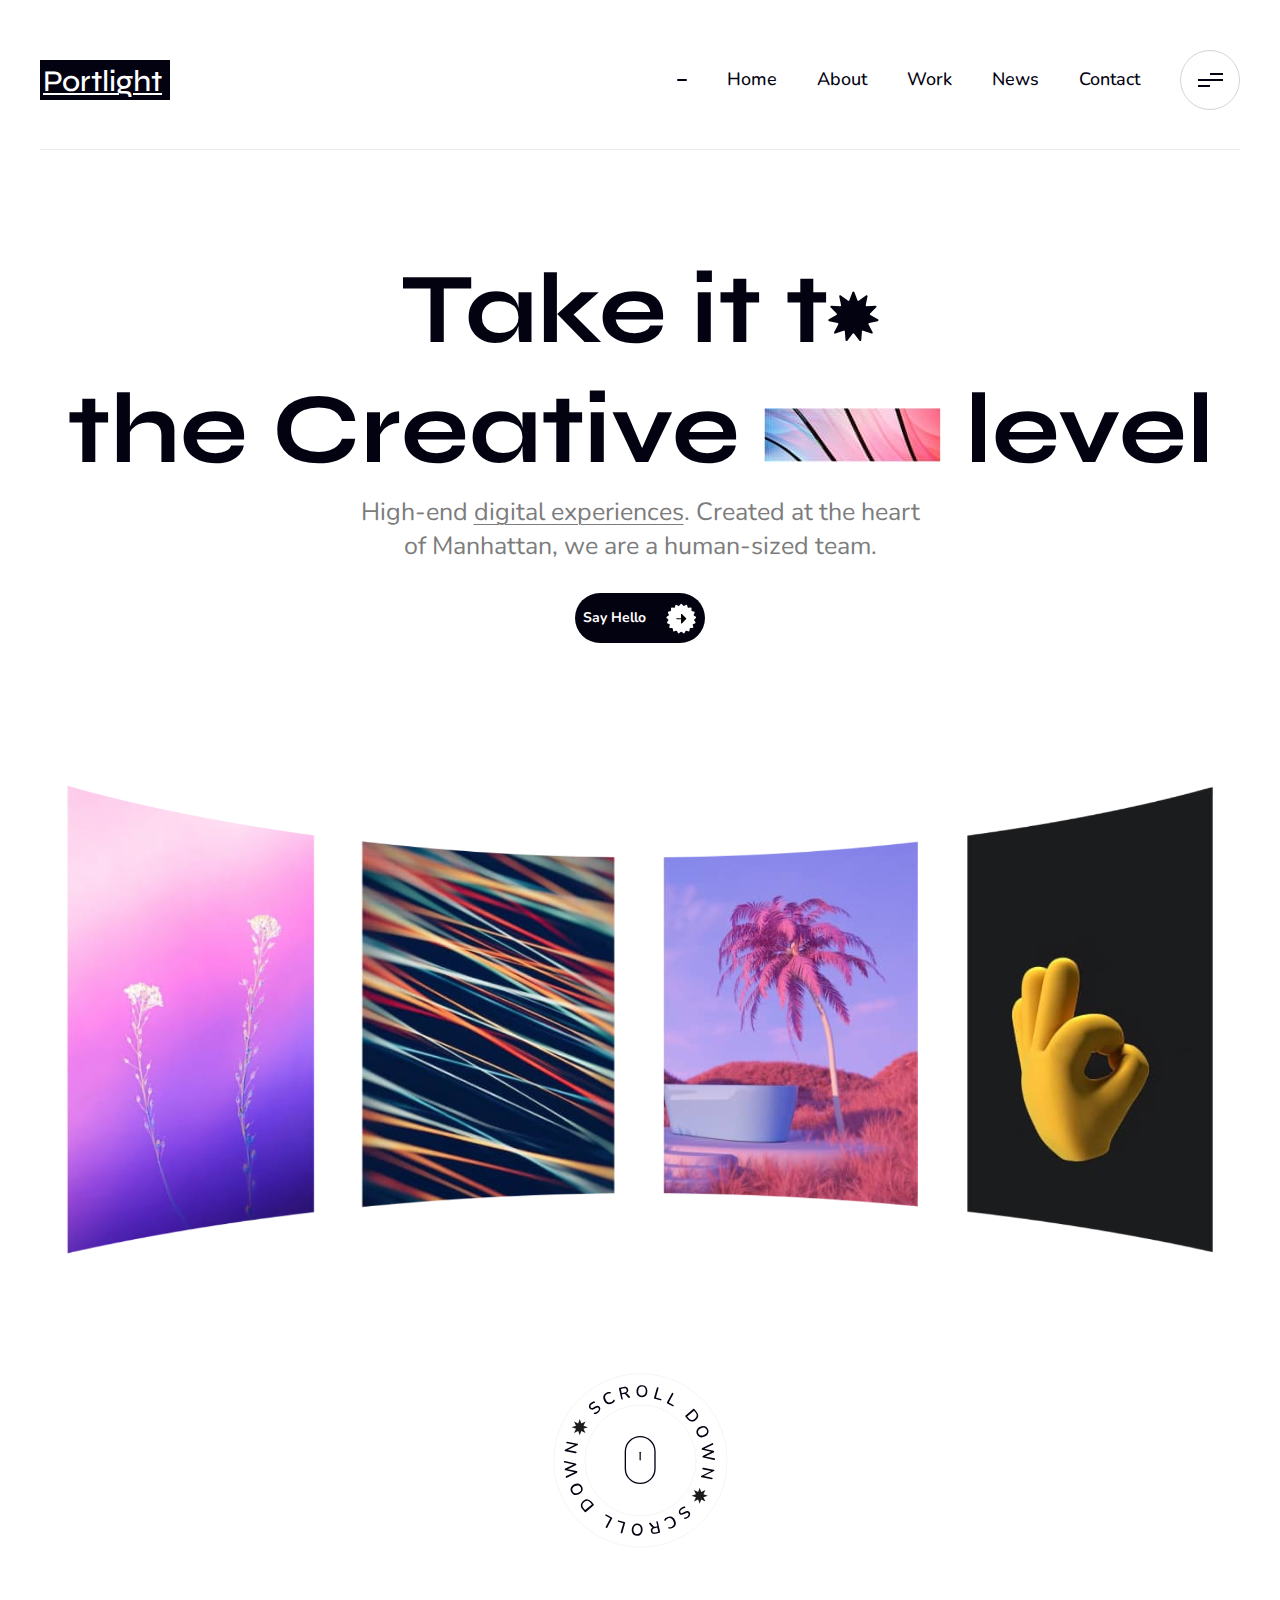
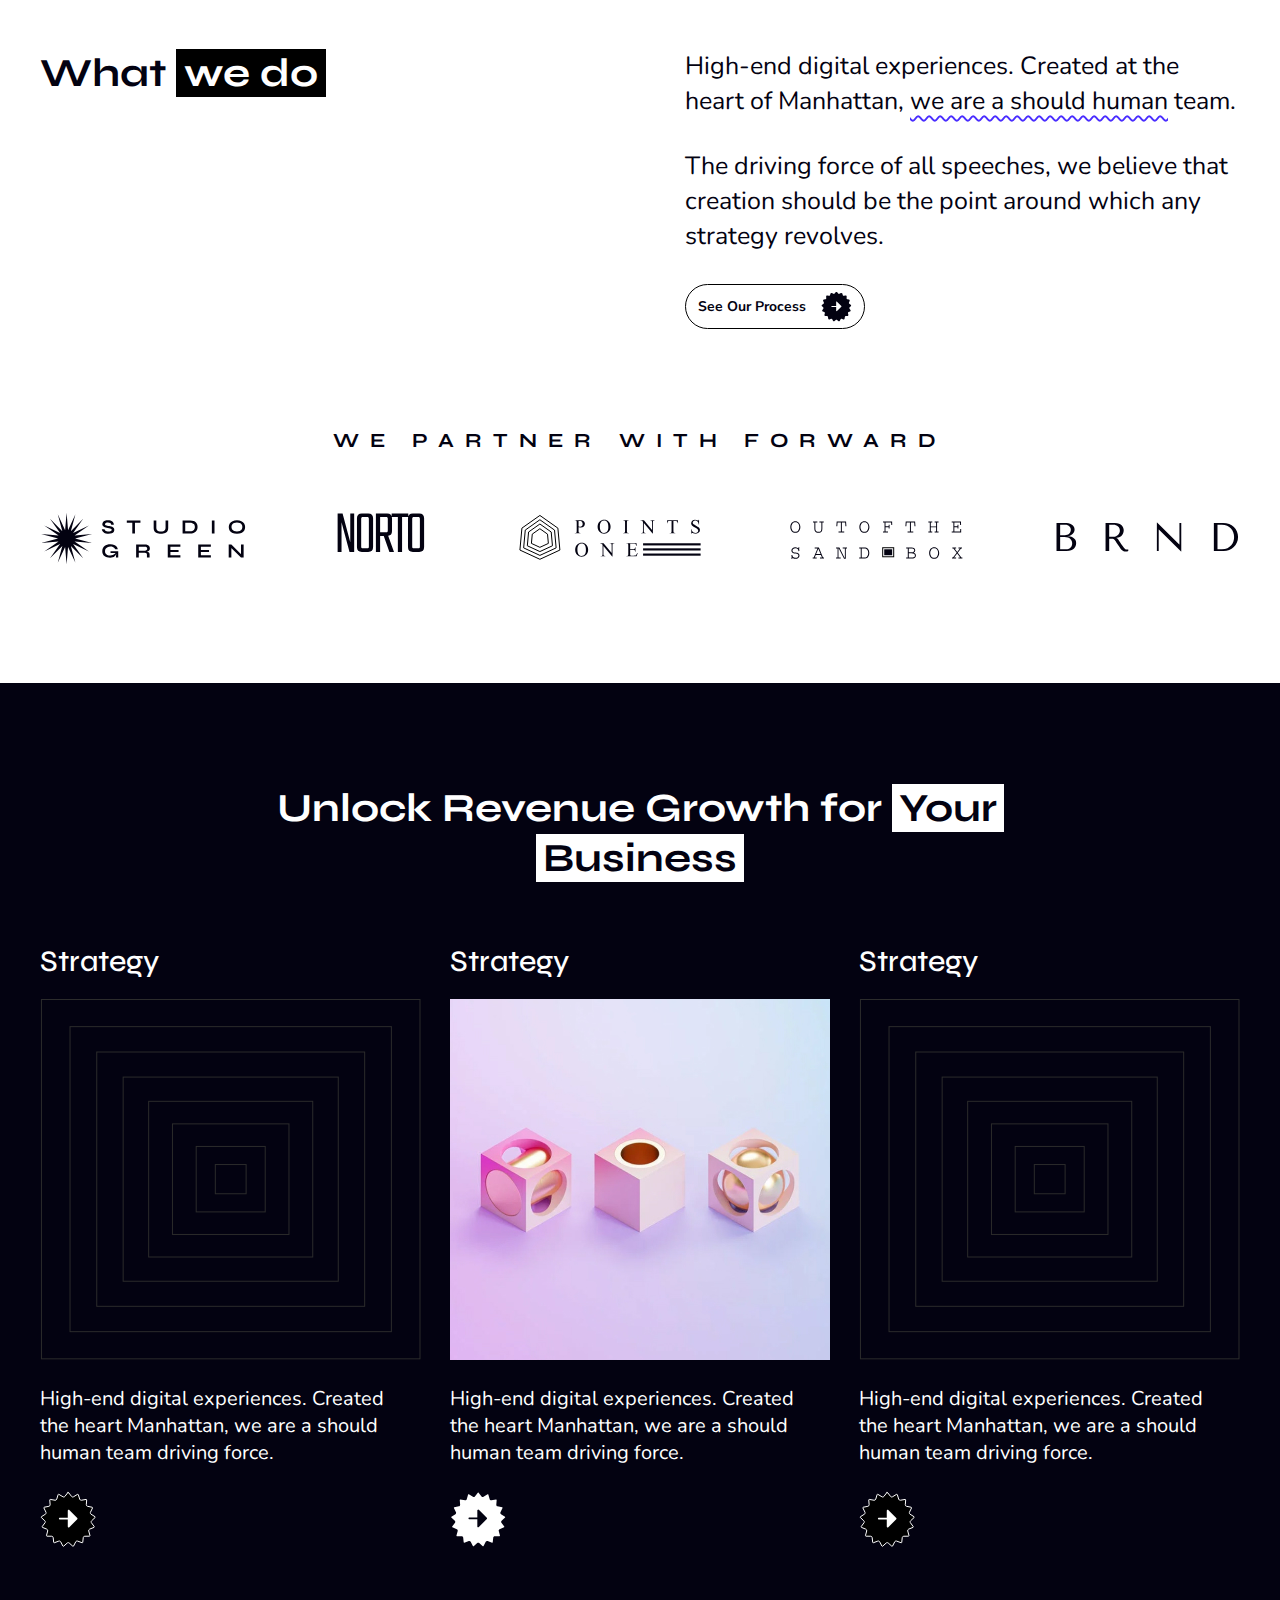
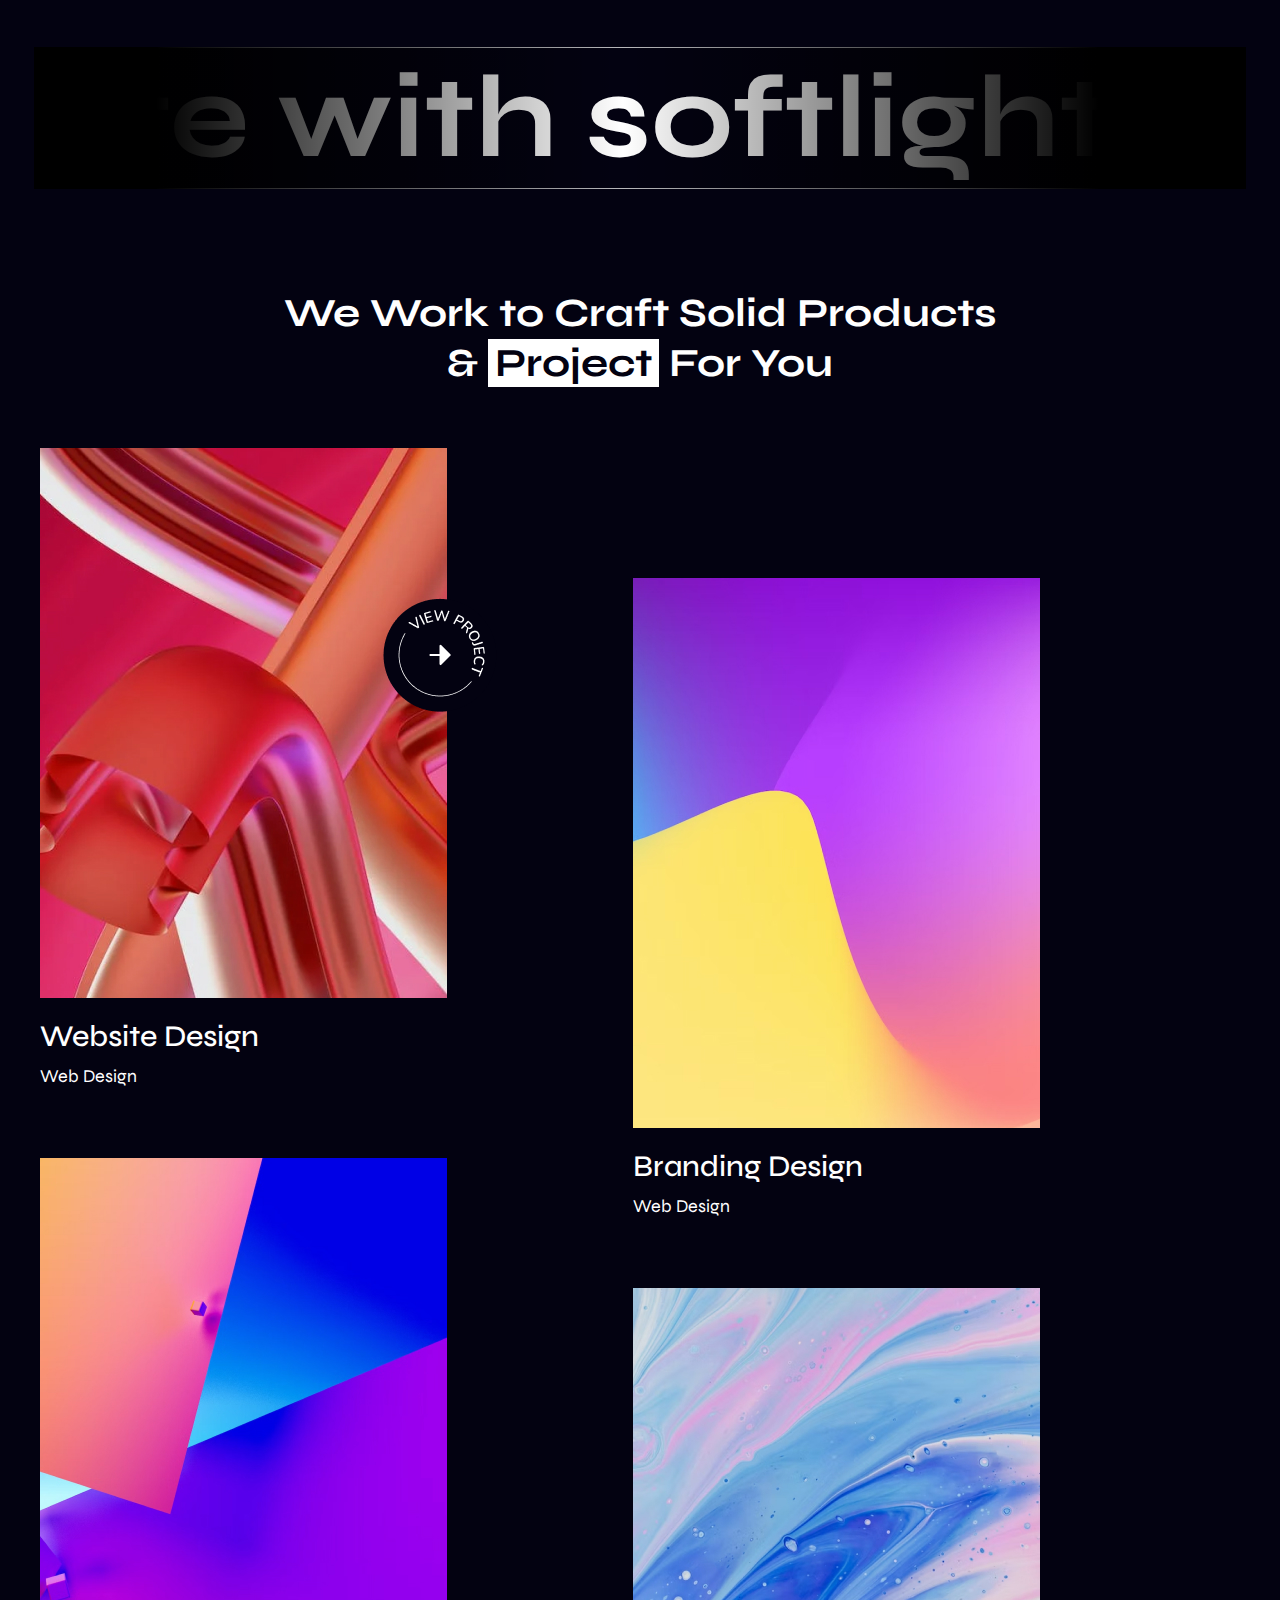
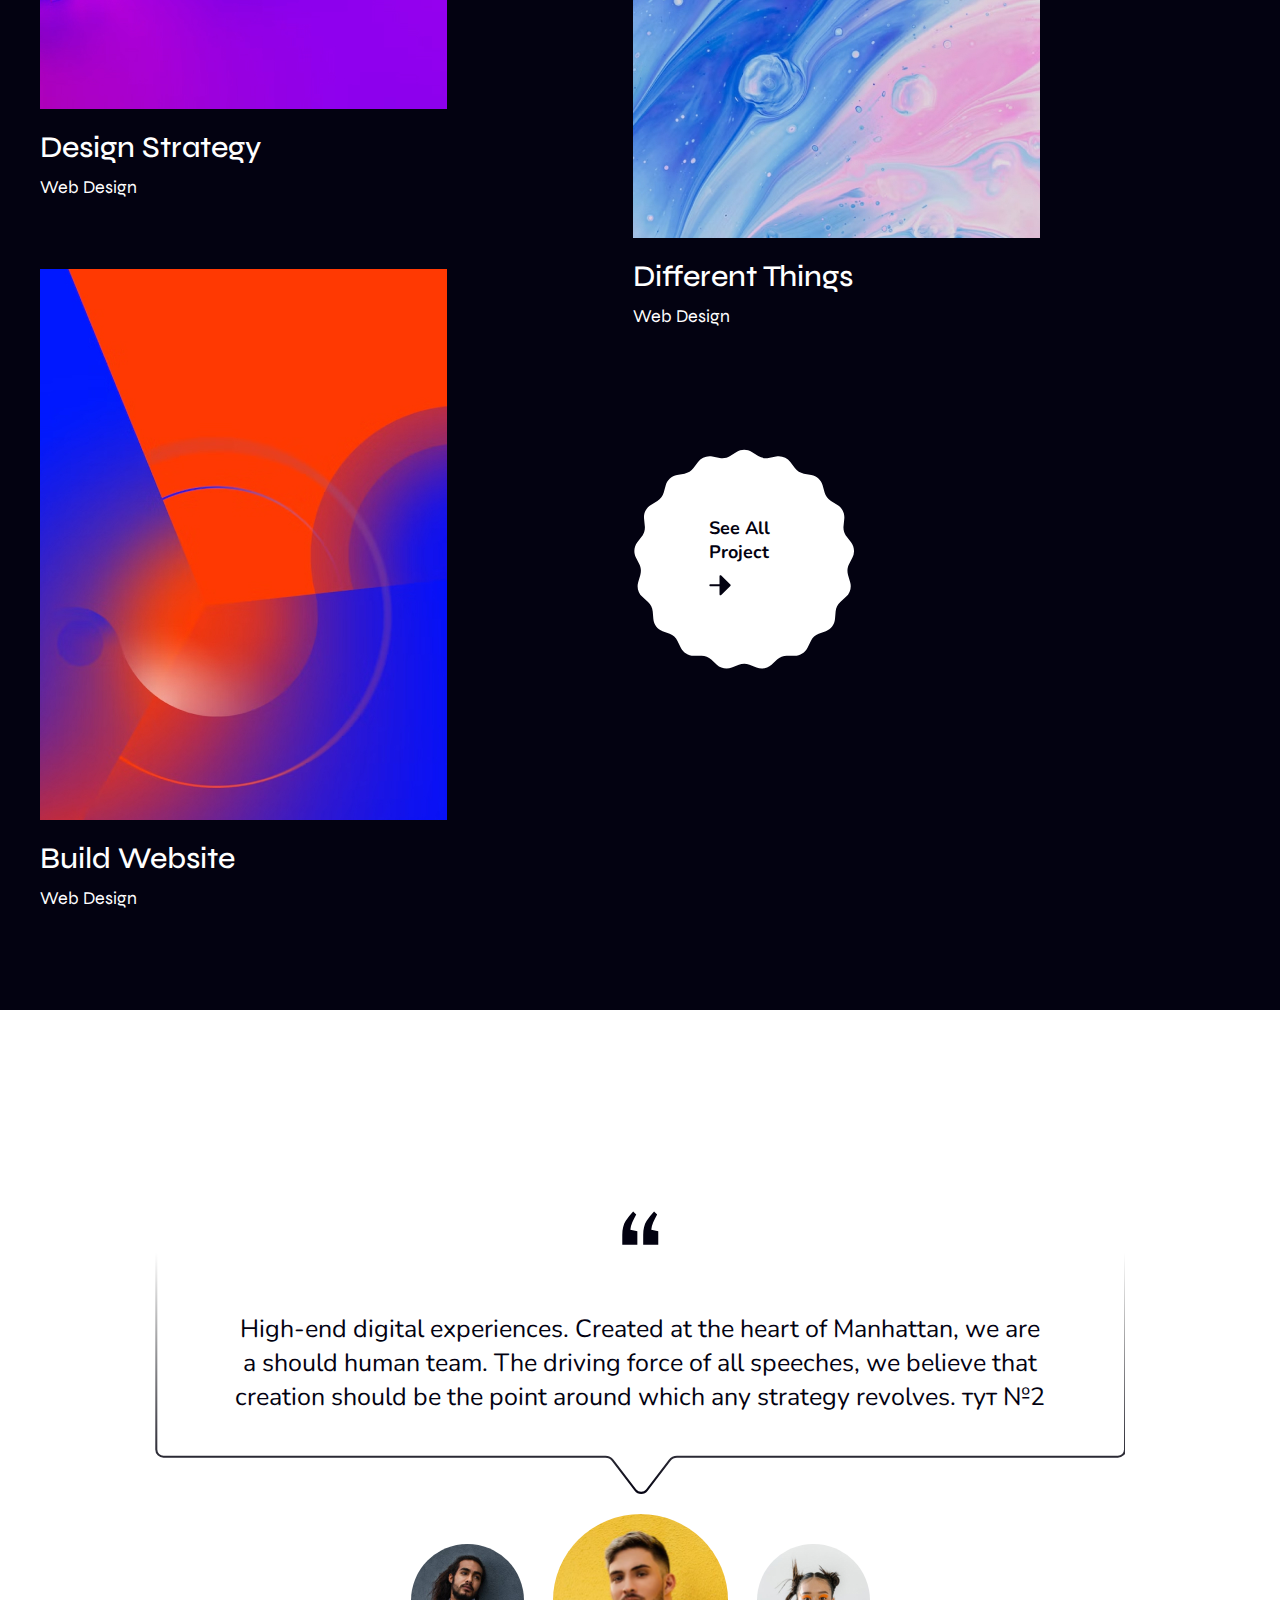
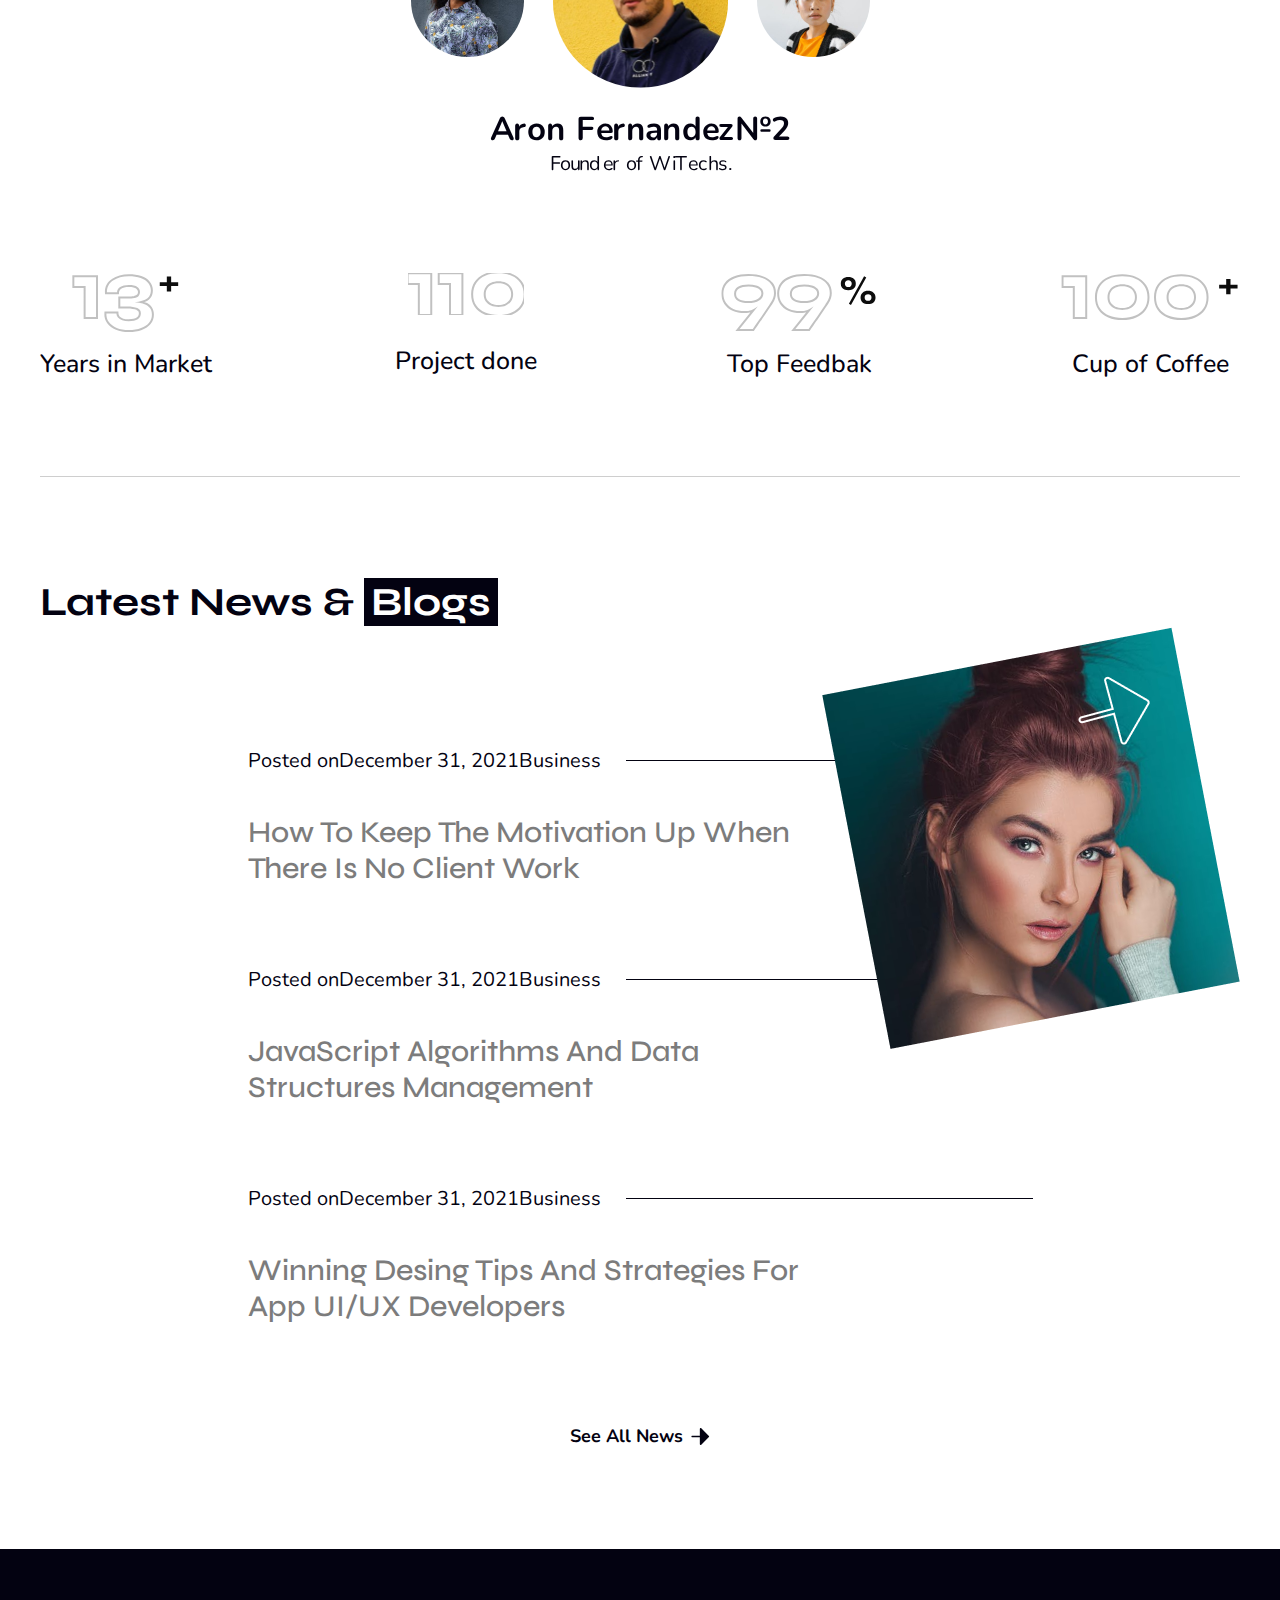
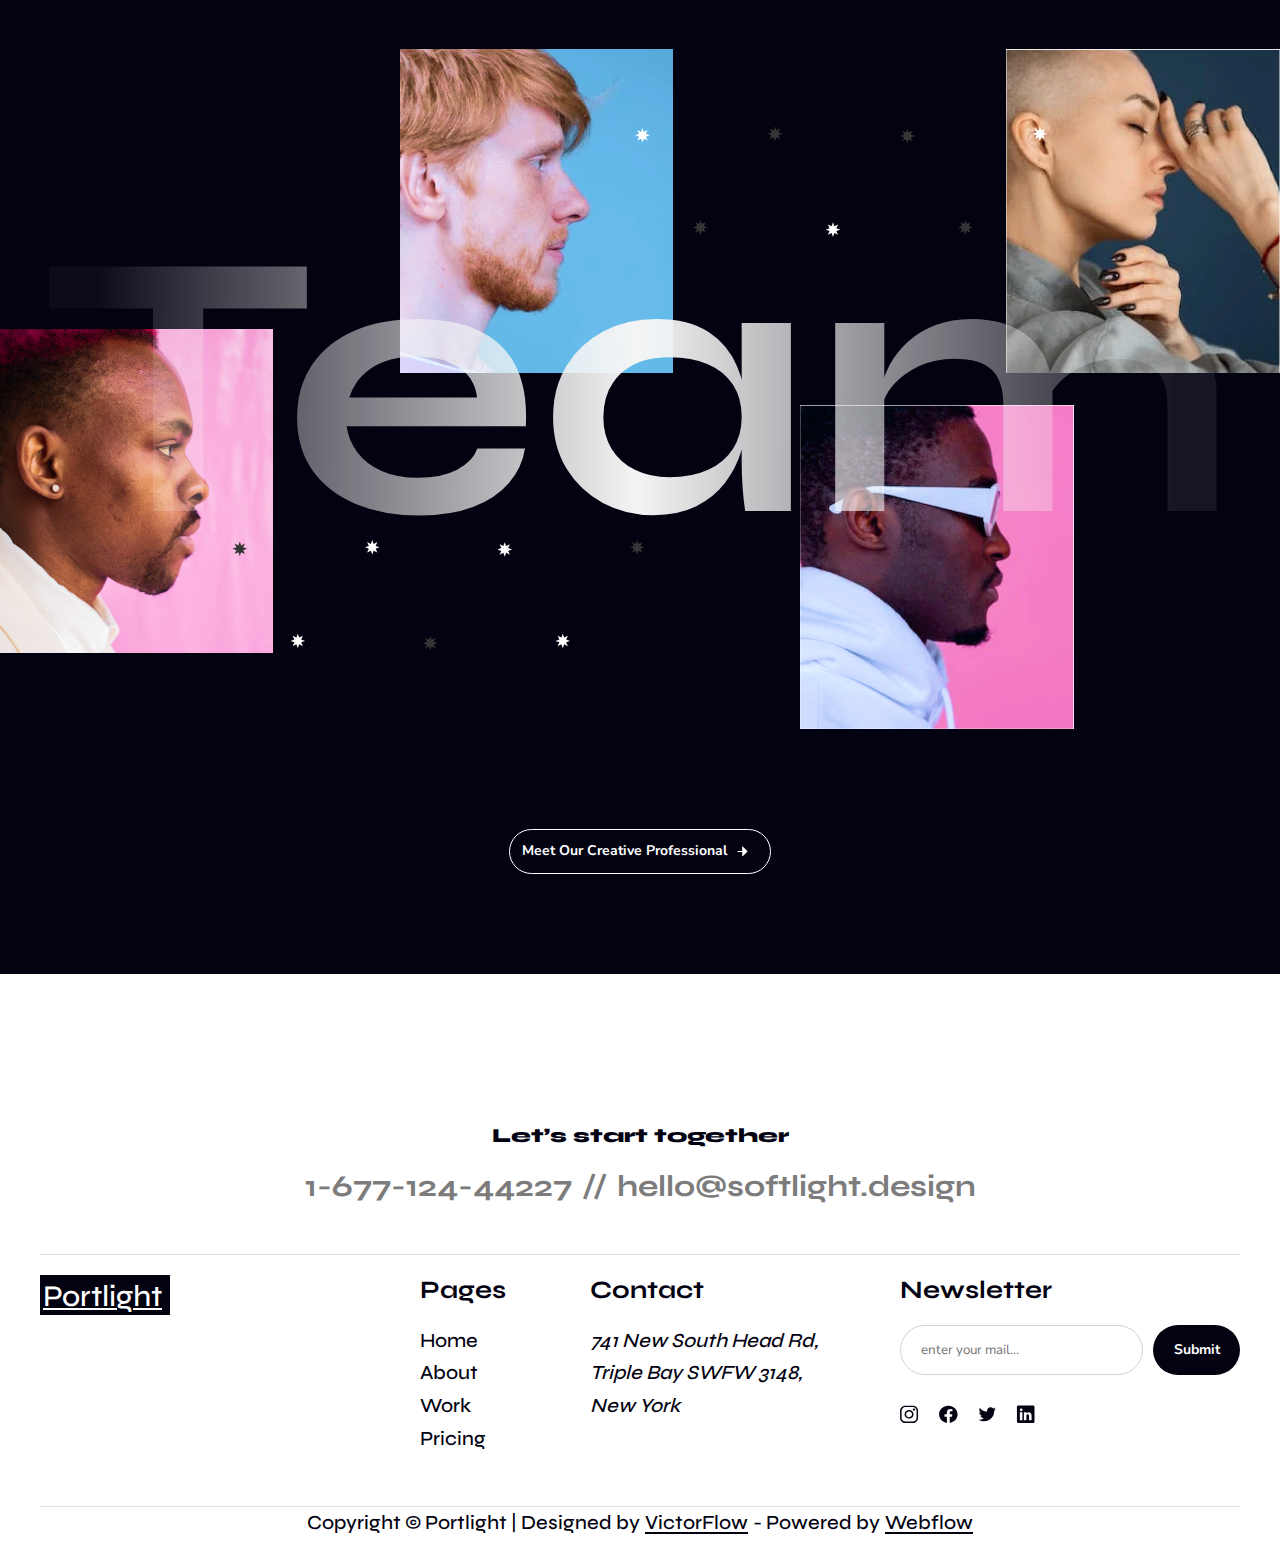
==== index.html @ d4a9724d "0.1.1" ====
<!DOCTYPE html>
<html lang="en">
  <head>
    <meta charset="UTF-8" />
    <meta name="viewport" content="width=device-width, initial-scale=1.0" />
    <!-- Links -->
    <link rel="stylesheet" href="style/index-style/reset.css" />
    <link rel="stylesheet" href="style/index-style/style.css" />
    <!-- Fonts -->
    <!-- Nunito -->
    <link rel="preconnect" href="https://fonts.googleapis.com" />
    <link rel="preconnect" href="https://fonts.gstatic.com" crossorigin />
    <link
      href="https://fonts.googleapis.com/css2?family=Nunito:ital,wght@0,200..1000;1,200..1000&display=swap"
      rel="stylesheet"
    />
    <!--  Syne -->
    <link rel="preconnect" href="https://fonts.googleapis.com" />
    <link rel="preconnect" href="https://fonts.gstatic.com" crossorigin />
    <link
      href="https://fonts.googleapis.com/css2?family=Syne:wght@400..800&display=swap"
      rel="stylesheet"
    />
    <title>Portlight</title>
  </head>
  <body>
    <svg style="display: none">
      <symbol id="dir__black">
        <path
          d="M10.1815 5.37459C10.272 5.46602 10.3228 5.5895 10.3228 5.71818C10.3228 5.84686 10.272 5.97034 10.1815 6.06177L5.84144 10.4018C5.74888 10.4903 5.62591 10.5399 5.49786 10.5405C5.43386 10.5402 5.37048 10.5279 5.311 10.5043C5.22323 10.4674 5.14835 10.4053 5.09578 10.326C5.04322 10.2466 5.01533 10.1534 5.01563 10.0582V6.20041H0.675587C0.547692 6.20041 0.425036 6.1496 0.3346 6.05917C0.244165 5.96873 0.193359 5.84607 0.193359 5.71818C0.193359 5.59028 0.244165 5.46763 0.3346 5.37719C0.425036 5.28676 0.547692 5.23595 0.675587 5.23595H5.01563V1.37813C5.01533 1.28293 5.04322 1.18977 5.09578 1.11039C5.14835 1.03101 5.22323 0.968965 5.311 0.932074C5.40007 0.897332 5.49716 0.888518 5.59103 0.906653C5.6849 0.924787 5.77172 0.969129 5.84144 1.03455L10.1815 5.37459Z"
          fill="#000"
        />
      </symbol>
      <symbol id="dir__white">
        <path
          d="M10.3338 5.06551C10.4244 5.15694 10.4752 5.28042 10.4752 5.4091C10.4752 5.53778 10.4244 5.66126 10.3338 5.75268L5.99379 10.0927C5.90122 10.1812 5.77825 10.2308 5.6502 10.2314C5.5862 10.2311 5.52282 10.2188 5.46334 10.1952C5.37557 10.1583 5.30069 10.0963 5.24813 10.0169C5.19557 9.93751 5.16768 9.84435 5.16797 9.74914V5.89132H0.82793C0.700036 5.89132 0.577379 5.84052 0.486944 5.75008C0.396509 5.65965 0.345703 5.53699 0.345703 5.4091C0.345703 5.2812 0.396509 5.15855 0.486944 5.06811C0.577379 4.97768 0.700036 4.92687 0.82793 4.92687H5.16797V1.06905C5.16768 0.973849 5.19557 0.880687 5.24813 0.801308C5.30069 0.721928 5.37557 0.659883 5.46334 0.622992C5.55241 0.58825 5.6495 0.579436 5.74337 0.597571C5.83725 0.615705 5.92407 0.660047 5.99379 0.725465L10.3338 5.06551Z"
          fill="#fff"
        />
      </symbol>
      <symbol id="main-top__star__black">
        <path
          d="M14.6215 1.35094C15.0218 0.835574 15.8006 0.835574 16.2009 1.35095L17.1892 2.62311C17.4996 3.02279 18.0598 3.12749 18.4937 2.86696L19.8747 2.0377C20.4342 1.70176 21.1604 1.98307 21.3475 2.60826L21.8095 4.15152C21.9546 4.63636 22.4391 4.93634 22.9378 4.85014L24.5252 4.57578C25.1682 4.46463 25.7437 4.98925 25.6924 5.63984L25.5657 7.24576C25.5258 7.75029 25.8692 8.20502 26.3654 8.3048L27.9447 8.62239C28.5845 8.75105 28.9316 9.44814 28.6487 10.0362L27.9504 11.4879C27.731 11.944 27.887 12.4921 28.3136 12.7644L29.6715 13.631C30.2216 13.9821 30.2935 14.7575 29.8173 15.2037L28.6417 16.3051C28.2724 16.6512 28.2198 17.2186 28.5192 17.6266L29.4724 18.9252C29.8585 19.4513 29.6454 20.2003 29.0402 20.4444L27.5461 21.0468C27.0767 21.236 26.8227 21.7461 26.9546 22.2347L27.3742 23.79C27.5442 24.4201 27.075 25.0415 26.4224 25.0504L24.8117 25.0724C24.3056 25.0793 23.8845 25.4632 23.8309 25.9665L23.6604 27.5683C23.5913 28.2173 22.9292 28.6272 22.3175 28.3998L20.8076 27.8384C20.3332 27.6621 19.8019 27.8679 19.5701 28.3178L18.8325 29.7499C18.5336 30.3301 17.7682 30.4732 17.2799 30.0401L16.0747 28.9712C15.6961 28.6354 15.1263 28.6354 14.7476 28.9712L13.5425 30.0401C13.0542 30.4732 12.2888 30.3301 11.9899 29.7499L11.2523 28.3178C11.0205 27.8679 10.4892 27.6621 10.0148 27.8384L8.50484 28.3998C7.89315 28.6272 7.23106 28.2173 7.16198 27.5683L6.99146 25.9665C6.93789 25.4632 6.51678 25.0793 6.01073 25.0724L4.39997 25.0504C3.74742 25.0415 3.27814 24.4201 3.44815 23.79L3.8678 22.2347C3.99964 21.7461 3.74565 21.236 3.27627 21.0468L1.78222 20.4444C1.17696 20.2003 0.963848 19.4513 1.34998 18.9252L2.30314 17.6266C2.60259 17.2186 2.55001 16.6512 2.18069 16.3051L1.00513 15.2037C0.528901 14.7575 0.600754 13.9821 1.15087 13.631L2.50879 12.7644C2.93541 12.4921 3.09135 11.944 2.87197 11.4879L2.17367 10.0362C1.89078 9.44814 2.23789 8.75105 2.87768 8.62239L4.45698 8.3048C4.95315 8.20502 5.29655 7.75029 5.25673 7.24576L5.13001 5.63983C5.07867 4.98925 5.65415 4.46463 6.29722 4.57578L7.8846 4.85014C8.38331 4.93634 8.86779 4.63636 9.01292 4.15152L9.47488 2.60826C9.66202 1.98306 10.3882 1.70176 10.9477 2.0377L12.3287 2.86697C12.7626 3.12749 13.3227 3.02279 13.6332 2.62311L14.6215 1.35094Z"
          fill="#030211"
        />
      </symbol>
      <symbol id="main-top__star__black__white-stroke">
        <path
          d="M14.6215 1.35094C15.0218 0.835574 15.8006 0.835574 16.2009 1.35095L17.1892 2.62311C17.4996 3.02279 18.0598 3.12749 18.4937 2.86696L19.8747 2.0377C20.4342 1.70176 21.1604 1.98307 21.3475 2.60826L21.8095 4.15152C21.9546 4.63636 22.4391 4.93634 22.9378 4.85014L24.5252 4.57578C25.1682 4.46463 25.7437 4.98925 25.6924 5.63984L25.5657 7.24576C25.5258 7.75029 25.8692 8.20502 26.3654 8.3048L27.9447 8.62239C28.5845 8.75105 28.9316 9.44814 28.6487 10.0362L27.9504 11.4879C27.731 11.944 27.887 12.4921 28.3136 12.7644L29.6715 13.631C30.2216 13.9821 30.2935 14.7575 29.8173 15.2037L28.6417 16.3051C28.2724 16.6512 28.2198 17.2186 28.5192 17.6266L29.4724 18.9252C29.8585 19.4513 29.6454 20.2003 29.0402 20.4444L27.5461 21.0468C27.0767 21.236 26.8227 21.7461 26.9546 22.2347L27.3742 23.79C27.5442 24.4201 27.075 25.0415 26.4224 25.0504L24.8117 25.0724C24.3056 25.0793 23.8845 25.4632 23.8309 25.9665L23.6604 27.5683C23.5913 28.2173 22.9292 28.6272 22.3175 28.3998L20.8076 27.8384C20.3332 27.6621 19.8019 27.8679 19.5701 28.3178L18.8325 29.7499C18.5336 30.3301 17.7682 30.4732 17.2799 30.0401L16.0747 28.9712C15.6961 28.6354 15.1263 28.6354 14.7476 28.9712L13.5425 30.0401C13.0542 30.4732 12.2888 30.3301 11.9899 29.7499L11.2523 28.3178C11.0205 27.8679 10.4892 27.6621 10.0148 27.8384L8.50484 28.3998C7.89315 28.6272 7.23106 28.2173 7.16198 27.5683L6.99146 25.9665C6.93789 25.4632 6.51678 25.0793 6.01073 25.0724L4.39997 25.0504C3.74742 25.0415 3.27814 24.4201 3.44815 23.79L3.8678 22.2347C3.99964 21.7461 3.74565 21.236 3.27627 21.0468L1.78222 20.4444C1.17696 20.2003 0.963848 19.4513 1.34998 18.9252L2.30314 17.6266C2.60259 17.2186 2.55001 16.6512 2.18069 16.3051L1.00513 15.2037C0.528901 14.7575 0.600754 13.9821 1.15087 13.631L2.50879 12.7644C2.93541 12.4921 3.09135 11.944 2.87197 11.4879L2.17367 10.0362C1.89078 9.44814 2.23789 8.75105 2.87768 8.62239L4.45698 8.3048C4.95315 8.20502 5.29655 7.75029 5.25673 7.24576L5.13001 5.63983C5.07867 4.98925 5.65415 4.46463 6.29722 4.57578L7.8846 4.85014C8.38331 4.93634 8.86779 4.63636 9.01292 4.15152L9.47488 2.60826C9.66202 1.98306 10.3882 1.70176 10.9477 2.0377L12.3287 2.86697C12.7626 3.12749 13.3227 3.02279 13.6332 2.62311L14.6215 1.35094Z"
          fill="#030211"
          stroke="#ffffff"
          stroke-width="0.5"
        />
      </symbol>
      <symbol id="main-top__star__white">
        <path
          d="M14.468 1.325a1 1 0 0 1 1.58 0l.988 1.272a1 1 0 0 0 1.304.244l1.381-.83a1 1 0 0 1 1.473.571l.462 1.544a1 1 0 0 0 1.129.698l1.587-.274a1 1 0 0 1 1.167 1.064l-.127 1.606a1 1 0 0 0 .8 1.059l1.58.318a1 1 0 0 1 .703 1.414l-.698 1.451a1 1 0 0 0 .363 1.277l1.358.866a1 1 0 0 1 .146 1.573l-1.176 1.101a1 1 0 0 0-.122 1.322l.953 1.299a1 1 0 0 1-.432 1.519l-1.494.602a1 1 0 0 0-.592 1.188l.42 1.555a1 1 0 0 1-.952 1.26l-1.61.023a1 1 0 0 0-.981.894l-.17 1.602a1 1 0 0 1-1.344.831l-1.51-.561a1 1 0 0 0-1.237.48l-.738 1.431a1 1 0 0 1-1.552.29l-1.206-1.069a1 1 0 0 0-1.327 0l-1.205 1.07a1 1 0 0 1-1.552-.29l-.738-1.433a1 1 0 0 0-1.238-.48l-1.51.562a1 1 0 0 1-1.342-.831l-.17-1.602a1 1 0 0 0-.982-.894l-1.61-.022a1 1 0 0 1-.952-1.26l.42-1.556a1 1 0 0 0-.592-1.188l-1.494-.602a1 1 0 0 1-.432-1.52l.953-1.298a1 1 0 0 0-.123-1.322L.852 15.178a1 1 0 0 1 .146-1.573l1.357-.866a1 1 0 0 0 .364-1.277l-.699-1.451a1 1 0 0 1 .704-1.414l1.58-.318a1 1 0 0 0 .8-1.059l-.127-1.606A1 1 0 0 1 6.144 4.55l1.587.274a1 1 0 0 0 1.129-.698l.462-1.544a1 1 0 0 1 1.472-.57l1.381.83a1 1 0 0 0 1.305-.245l.988-1.272z"
          fill="#fff"
        />
      </symbol>
      <symbol id="main-top__star__white__black-stroke">
        <path
          d="M14.468 1.325a1 1 0 0 1 1.58 0l.988 1.272a1 1 0 0 0 1.304.244l1.381-.83a1 1 0 0 1 1.473.571l.462 1.544a1 1 0 0 0 1.129.698l1.587-.274a1 1 0 0 1 1.167 1.064l-.127 1.606a1 1 0 0 0 .8 1.059l1.58.318a1 1 0 0 1 .703 1.414l-.698 1.451a1 1 0 0 0 .363 1.277l1.358.866a1 1 0 0 1 .146 1.573l-1.176 1.101a1 1 0 0 0-.122 1.322l.953 1.299a1 1 0 0 1-.432 1.519l-1.494.602a1 1 0 0 0-.592 1.188l.42 1.555a1 1 0 0 1-.952 1.26l-1.61.023a1 1 0 0 0-.981.894l-.17 1.602a1 1 0 0 1-1.344.831l-1.51-.561a1 1 0 0 0-1.237.48l-.738 1.431a1 1 0 0 1-1.552.29l-1.206-1.069a1 1 0 0 0-1.327 0l-1.205 1.07a1 1 0 0 1-1.552-.29l-.738-1.433a1 1 0 0 0-1.238-.48l-1.51.562a1 1 0 0 1-1.342-.831l-.17-1.602a1 1 0 0 0-.982-.894l-1.61-.022a1 1 0 0 1-.952-1.26l.42-1.556a1 1 0 0 0-.592-1.188l-1.494-.602a1 1 0 0 1-.432-1.52l.953-1.298a1 1 0 0 0-.123-1.322L.852 15.178a1 1 0 0 1 .146-1.573l1.357-.866a1 1 0 0 0 .364-1.277l-.699-1.451a1 1 0 0 1 .704-1.414l1.58-.318a1 1 0 0 0 .8-1.059l-.127-1.606A1 1 0 0 1 6.144 4.55l1.587.274a1 1 0 0 0 1.129-.698l.462-1.544a1 1 0 0 1 1.472-.57l1.381.83a1 1 0 0 0 1.305-.245l.988-1.272z"
          fill="#fff"
          stroke="#000000"
          stroke-width="0.5"
        />
      </symbol>
    </svg>
    <div class="wrapper">
      <header class="header">
        <div class="container">
          <nav class="header__nav">
            <a href="index.html" class="logo">Portlight</a>
            <ul class="header__list">
              <li class="header__list__item">
                <a href="#" class="header__list__link"></a>
              </li>
              <li class="header__list__item">
                <a href="#" class="header__list__link">Home</a>
              </li>
              <li class="header__list__item">
                <a href="#" class="header__list__link">About</a>
              </li>
              <li class="header__list__item">
                <a href="#" class="header__list__link">Work</a>
              </li>
              <li class="header__list__item">
                <a href="#" class="header__list__link">News</a>
              </li>
              <li class="header__list__item">
                <a href="#" class="header__list__link">Contact</a>
              </li>
            </ul>
            <a href="#" class="header__btn-link">
              <span>
                <span></span>
                <span></span>
                <span></span>
              </span>
            </a>
          </nav>
        </div>
      </header>
      <main class="main">
        <section class="main-top">
          <div class="main-top__top">
            <h1 class="main-top__title">
              Take it t<span class="main-top__title__star"
                ><img src="img/svg/main-top__star-text.svg" alt="star text"
              /></span>
              <br />the Creative
              <span class="main-top__title__space"
                ><img
                  src="img/jpg/main-top__text__space.jpg"
                  alt="space gradient"
              /></span>
              level
            </h1>
            <p class="main-top__text">
              High-end
              <a href="#" class="main-top__text__link">digital experiences</a>.
              Created at the heart of Manhattan, we are a human-sized team.
            </p>
            <a class="main-top__link link-default--large">
              <span class="text-link">Say Hello</span>
              <span class="bg__link-box">
                <svg width="30" height="30" class="bg__link__img__star">
                  <use xlink:href="#main-top__star__white"></use>
                </svg>
                <svg width="11" height="11" class="bg__link__img__dir">
                  <use xlink:href="#dir__black"></use>
                </svg>
              </span>
            </a>
          </div>
          <!-- #region option -->
          <input
            class="main-option__input__checkbox main-option__input__checkbox1"
            type="checkbox"
            id="main-top__bottom__img1"
            style="display: none"
          />
          <input
            class="main-option__input__checkbox main-option__input__checkbox2"
            type="checkbox"
            id="main-top__bottom__img2"
            style="display: none"
          />
          <input
            class="main-option__input__checkbox main-option__input__checkbox3"
            type="checkbox"
            id="main-top__bottom__img3"
            style="display: none"
          />
          <input
            class="main-option__input__checkbox main-option__input__checkbox4"
            type="checkbox"
            id="main-top__bottom__img4"
            style="display: none"
          />
          <input
            class="main-option__input__checkbox main-option__input__checkbox5"
            type="checkbox"
            id="main-top__bottom__img5"
            style="display: none"
          />
          <input
            class="main-option__input__checkbox main-option__input__checkbox6"
            type="checkbox"
            id="main-top__bottom__img6"
            style="display: none"
          />
          <!-- #endregion option -->
          <div class="wrapper__slider">
            <div class="main-top__bottom">
              <!-- Білий верх -->
              <img
                class="main-top__bottom__border1"
                src="img/png/top.png"
                alt=""
              />
              <!-- первинний слайдер -->
              <div class="main-top__bottom__box1">
                <div
                  class="main-top__bottom__img1"
                  style="background: url(img/jpg/1.jpg) 0 0 / cover no-repeat"
                >
                  <label
                    for="main-top__bottom__img1"
                    class="main-top__bottom__label"
                  >
                    <img
                      src="img/svg/plus_open.svg"
                      alt="plus"
                      class="main-top__bottom__img__svg"
                    />
                    <img
                      src="img/svg/plus_open.svg"
                      alt="plus"
                      class="main-top__bottom__img__svg"
                    />
                  </label>
                </div>
              </div>
              <div class="main-top__bottom__box2">
                <div
                  class="main-top__bottom__img2"
                  style="background: url(img/jpg/2.jpg) 0 0 / cover no-repeat"
                >
                  <label
                    for="main-top__bottom__img2"
                    class="main-top__bottom__label"
                  >
                    <img
                      src="img/svg/plus_open.svg"
                      alt="plus"
                      class="main-top__bottom__img__svg"
                    />
                    <img
                      src="img/svg/plus_open.svg"
                      alt="plus"
                      class="main-top__bottom__img__svg"
                    />
                  </label>
                </div>
              </div>
              <div class="main-top__bottom__box3">
                <div
                  class="main-top__bottom__img3"
                  style="background: url(img/jpg/3.jpg) 0 0 / cover no-repeat"
                >
                  <label
                    for="main-top__bottom__img3"
                    class="main-top__bottom__label"
                  >
                    <img
                      src="img/svg/plus_open.svg"
                      alt="plus"
                      class="main-top__bottom__img__svg"
                    />
                    <img
                      src="img/svg/plus_open.svg"
                      alt="plus"
                      class="main-top__bottom__img__svg"
                    />
                  </label>
                </div>
              </div>
              <div class="main-top__bottom__box4">
                <div
                  class="main-top__bottom__img4"
                  style="background: url(img/jpg/4.jpg) 0 0 / cover no-repeat"
                >
                  <label
                    for="main-top__bottom__img4"
                    class="main-top__bottom__label"
                  >
                    <img
                      src="img/svg/plus_open.svg"
                      alt="plus"
                      class="main-top__bottom__img__svg"
                    />
                    <img
                      src="img/svg/plus_open.svg"
                      alt="plus"
                      class="main-top__bottom__img__svg"
                    />
                  </label>
                </div>
              </div>
              <div class="main-top__bottom__box5">
                <div
                  class="main-top__bottom__img5"
                  style="background: url(img/jpg/5.jpg) 0 0 / cover no-repeat"
                >
                  <label
                    for="main-top__bottom__img5"
                    class="main-top__bottom__label"
                  >
                    <img
                      src="img/svg/plus_open.svg"
                      alt="plus"
                      class="main-top__bottom__img__svg"
                    />
                    <img
                      src="img/svg/plus_open.svg"
                      alt="plus"
                      class="main-top__bottom__img__svg"
                    />
                  </label>
                </div>
              </div>
              <div class="main-top__bottom__box6">
                <div
                  class="main-top__bottom__img6"
                  style="background: url(img/jpg/6.jpg) 0 0 / cover no-repeat"
                >
                  <label
                    for="main-top__bottom__img6"
                    class="main-top__bottom__label"
                  >
                    <img
                      src="img/svg/plus_open.svg"
                      alt="plus"
                      class="main-top__bottom__img__svg"
                    />
                    <img
                      src="img/svg/plus_open.svg"
                      alt="plus"
                      class="main-top__bottom__img__svg"
                    />
                  </label>
                </div>
              </div>
              <!-- Білий низ -->
              <img
                class="main-top__bottom__border2"
                src="img/png/bottom.png"
                alt=""
              />
            </div>
            <div class="main-top__rotate">
              <img
                src="img/svg/rotate.svg"
                alt=""
                class="main-top__rotate__img"
              />
            </div>
          </div>
        </section>
        <section class="about">
          <div class="container">
            <div class="about_inner">
              <div class="about__left">
                <h2 class="about__title">What <span>we do</span></h2>
              </div>
              <div class="about__right">
                <p>
                  High-end digital experiences. Created at the heart of
                  Manhattan, <span>we are a should human</span> team.
                </p>
                <p>
                  The driving force of all speeches, we believe that creation
                  should be the point around which any strategy revolves.
                </p>
                <a class="about__link link-default--white">
                  <span class="text-link about__link__text"
                    >See Our Process</span
                  >
                  <span class="bg__link-box">
                    <svg width="30" height="30" class="bg__link__img__star">
                      <use xlink:href="#main-top__star__black"></use>
                    </svg>
                    <svg width="11" height="11" class="bg__link__img__dir">
                      <use xlink:href="#dir__white"></use>
                    </svg>
                  </span>
                </a>
              </div>
            </div>
          </div>
        </section>
        <section class="partner">
          <div class="container">
            <h2 class="partner__title">WE PARTNER WITH FORWARD</h2>
            <div class="partner__inner">
              <div class="partner__name">
                <img
                  src="img/svg/studio_green.svg"
                  alt="partner"
                  class="partner__img"
                />
              </div>
              <div class="partner__name">
                <img
                  src="img/svg/norto.svg"
                  alt="partner"
                  class="partner__img"
                />
              </div>
              <div class="partner__name">
                <img
                  src="img/svg/points_one.svg"
                  alt="partner"
                  class="partner__img"
                />
              </div>
              <div class="partner__name">
                <img src="img/svg/Box.svg" alt="partner" class="partner__img" />
              </div>
              <div class="partner__name">
                <img
                  src="img/svg/BRND.svg"
                  alt="partner"
                  class="partner__img"
                />
              </div>
            </div>
          </div>
        </section>
        <section class="unlock" style="background-color: var(--color-black)">
          <div class="container">
            <h3 class="black__title unlock__title">
              Unlock Revenue Growth for <span>Your</span> <span>Business</span>
            </h3>
            <div class="unlock__inner">
              <article class="unlock__item">
                <h3 class="unlock__item__title">Strategy</h3>
                <img src="img/svg/squer.svg" alt="" class="unlock__item__img" />
                <p class="unlock__item__text">
                  High-end digital experiences. Created the heart Manhattan, we
                  are a should human team driving force.
                </p>
                <a class="unlock__item__link">
                  <span class="bg__link-box unlock__link-box">
                    <svg
                      width="56"
                      height="56"
                      xmlns="http://www.w3.org/2000/svg"
                      class="bg__link__img__star"
                    >
                      <path
                        d="M27.8238 1.65072C28.0239 1.39304 28.4133 1.39304 28.6135 1.65072L29.0021 1.34888L28.6135 1.65072L31.5418 5.42031C32.0075 6.01982 32.8477 6.17687 33.4985 5.78608L37.5908 3.32888C37.8706 3.16091 38.2336 3.30156 38.3272 3.61416L39.6961 8.18701C39.9138 8.91428 40.6405 9.36424 41.3885 9.23495L46.0921 8.42198C46.4137 8.36641 46.7014 8.62872 46.6757 8.95401L46.3002 13.7126C46.2405 14.4693 46.7556 15.1514 47.4999 15.3011L52.1795 16.2422C52.4994 16.3065 52.673 16.6551 52.5315 16.9491L50.4624 21.2507C50.1333 21.9348 50.3672 22.7569 51.0071 23.1653L55.0308 25.7333C55.3059 25.9089 55.3418 26.2966 55.1037 26.5197L51.6204 29.7833C51.0664 30.3023 50.9875 31.1534 51.4367 31.7654L54.261 35.6135C54.4541 35.8766 54.3475 36.2511 54.0449 36.3731L49.6179 38.158C48.9138 38.4419 48.5328 39.207 48.7306 39.94L49.9741 44.5485C50.0591 44.8635 49.8244 45.1743 49.4981 45.1787L44.7252 45.2439C43.9662 45.2542 43.3345 45.8301 43.2541 46.5849L42.7489 51.3315C42.7143 51.6559 42.3833 51.8609 42.0774 51.7472L37.6033 50.0838C36.8918 49.8192 36.0947 50.128 35.7471 50.8029L33.5613 55.0464C33.4119 55.3364 33.0292 55.408 32.7851 55.1915L29.2139 52.0241C28.646 51.5204 27.7913 51.5204 27.2233 52.0241L23.6522 55.1915C23.4081 55.408 23.0254 55.3364 22.8759 55.0464L20.6901 50.8029C20.3425 50.128 19.5455 49.8192 18.8339 50.0838L14.3598 51.7472C14.054 51.8609 13.7229 51.6559 13.6884 51.3315L13.1831 46.5849C13.1028 45.8301 12.4711 45.2542 11.712 45.2439L6.93912 45.1787C6.61285 45.1743 6.37821 44.8635 6.46321 44.5485L7.7067 39.94C7.90447 39.207 7.52347 38.4419 6.8194 38.158L2.39235 36.3731C2.08972 36.2511 1.98317 35.8766 2.17623 35.6135L5.00055 31.7654C5.44972 31.1534 5.37086 30.3023 4.81687 29.7833L1.33356 26.5197C1.09544 26.2966 1.13137 25.9089 1.40643 25.7333L5.43012 23.1653C6.07004 22.7569 6.30396 21.9348 5.97488 21.2507L3.90575 16.9491C3.76431 16.6551 3.93786 16.3065 4.25776 16.2422L8.93741 15.3011C9.68165 15.1514 10.1968 14.4693 10.137 13.7126L9.76153 8.95401C9.73586 8.62872 10.0236 8.36641 10.3451 8.42198L15.0487 9.23495C15.7968 9.36424 16.5235 8.91428 16.7412 8.18701L18.11 3.61416C18.2036 3.30156 18.5667 3.16091 18.8464 3.32888L22.9387 5.78608C23.5896 6.17687 24.4298 6.01982 24.8955 5.42031L27.8238 1.65072L27.4356 1.34921L27.8238 1.65072Z"
                        stroke="white"
                      />
                    </svg>
                    <svg
                      width="20"
                      height="20"
                      xmlns="http://www.w3.org/2000/svg"
                      class="bg__link__img__dir"
                    >
                      <path
                        d="M19.2549 8.98162C19.4211 9.14943 19.5144 9.37607 19.5144 9.61226C19.5144 9.84846 19.4211 10.0751 19.2549 10.2429L11.2888 18.209C11.1189 18.3714 10.8932 18.4625 10.6582 18.4635C10.5407 18.463 10.4244 18.4404 10.3152 18.3971C10.1541 18.3294 10.0167 18.2155 9.9202 18.0698C9.82372 17.9241 9.77253 17.7531 9.77307 17.5783V10.4974H1.80699C1.57225 10.4974 1.34711 10.4041 1.18112 10.2381C1.01513 10.0721 0.921875 9.84701 0.921875 9.61226C0.921875 9.37752 1.01513 9.15238 1.18112 8.98639C1.34711 8.8204 1.57225 8.72714 1.80699 8.72714H9.77307V1.64618C9.77253 1.47144 9.82372 1.30044 9.9202 1.15474C10.0167 1.00904 10.1541 0.895161 10.3152 0.827448C10.4787 0.763679 10.6569 0.747502 10.8292 0.780787C11.0015 0.814073 11.1609 0.895461 11.2888 1.01554L19.2549 8.98162Z"
                        fill="white"
                      />
                    </svg>
                  </span>
                </a>
              </article>
              <article class="unlock__item">
                <h3 class="unlock__item__title">Strategy</h3>
                <img src="img/jpg/squer.jpg" alt="" class="unlock__item__img" />
                <p class="unlock__item__text">
                  High-end digital experiences. Created the heart Manhattan, we
                  are a should human team driving force.
                </p>
                <a class="unlock__item__link">
                  <span class="bg__link-box unlock__link-box">
                    <svg
                      width="56"
                      height="56"
                      xmlns="http://www.w3.org/2000/svg"
                      class="bg__link__img__star"
                    >
                      <path
                        d="M27.8238 1.65072C28.0239 1.39304 28.4133 1.39304 28.6135 1.65072L29.0021 1.34888L28.6135 1.65072L31.5418 5.42031C32.0075 6.01982 32.8477 6.17687 33.4985 5.78608L37.5908 3.32888C37.8706 3.16091 38.2336 3.30156 38.3272 3.61416L39.6961 8.18701C39.9138 8.91428 40.6405 9.36424 41.3885 9.23495L46.0921 8.42198C46.4137 8.36641 46.7014 8.62872 46.6757 8.95401L46.3002 13.7126C46.2405 14.4693 46.7556 15.1514 47.4999 15.3011L52.1795 16.2422C52.4994 16.3065 52.673 16.6551 52.5315 16.9491L50.4624 21.2507C50.1333 21.9348 50.3672 22.7569 51.0071 23.1653L55.0308 25.7333C55.3059 25.9089 55.3418 26.2966 55.1037 26.5197L51.6204 29.7833C51.0664 30.3023 50.9875 31.1534 51.4367 31.7654L54.261 35.6135C54.4541 35.8766 54.3475 36.2511 54.0449 36.3731L49.6179 38.158C48.9138 38.4419 48.5328 39.207 48.7306 39.94L49.9741 44.5485C50.0591 44.8635 49.8244 45.1743 49.4981 45.1787L44.7252 45.2439C43.9662 45.2542 43.3345 45.8301 43.2541 46.5849L42.7489 51.3315C42.7143 51.6559 42.3833 51.8609 42.0774 51.7472L37.6033 50.0838C36.8918 49.8192 36.0947 50.128 35.7471 50.8029L33.5613 55.0464C33.4119 55.3364 33.0292 55.408 32.7851 55.1915L29.2139 52.0241C28.646 51.5204 27.7913 51.5204 27.2233 52.0241L23.6522 55.1915C23.4081 55.408 23.0254 55.3364 22.8759 55.0464L20.6901 50.8029C20.3425 50.128 19.5455 49.8192 18.8339 50.0838L14.3598 51.7472C14.054 51.8609 13.7229 51.6559 13.6884 51.3315L13.1831 46.5849C13.1028 45.8301 12.4711 45.2542 11.712 45.2439L6.93912 45.1787C6.61285 45.1743 6.37821 44.8635 6.46321 44.5485L7.7067 39.94C7.90447 39.207 7.52347 38.4419 6.8194 38.158L2.39235 36.3731C2.08972 36.2511 1.98317 35.8766 2.17623 35.6135L5.00055 31.7654C5.44972 31.1534 5.37086 30.3023 4.81687 29.7833L1.33356 26.5197C1.09544 26.2966 1.13137 25.9089 1.40643 25.7333L5.43012 23.1653C6.07004 22.7569 6.30396 21.9348 5.97488 21.2507L3.90575 16.9491C3.76431 16.6551 3.93786 16.3065 4.25776 16.2422L8.93741 15.3011C9.68165 15.1514 10.1968 14.4693 10.137 13.7126L9.76153 8.95401C9.73586 8.62872 10.0236 8.36641 10.3451 8.42198L15.0487 9.23495C15.7968 9.36424 16.5235 8.91428 16.7412 8.18701L18.11 3.61416C18.2036 3.30156 18.5667 3.16091 18.8464 3.32888L22.9387 5.78608C23.5896 6.17687 24.4298 6.01982 24.8955 5.42031L27.8238 1.65072L27.4356 1.34921L27.8238 1.65072Z"
                        fill="white"
                      />
                    </svg>
                    <svg
                      width="20"
                      height="20"
                      xmlns="http://www.w3.org/2000/svg"
                      class="bg__link__img__dir"
                    >
                      <path
                        d="M18.8057 8.84002C18.9719 9.00783 19.0652 9.23447 19.0652 9.47066C19.0652 9.70685 18.9719 9.9335 18.8057 10.1013L10.8396 18.0674C10.6697 18.2298 10.444 18.3209 10.209 18.3219C10.0915 18.3214 9.97517 18.2988 9.86599 18.2555C9.7049 18.1878 9.56745 18.0739 9.47098 17.9282C9.3745 17.7825 9.32331 17.6115 9.32386 17.4367V10.3558H1.35778C1.12303 10.3558 0.897894 10.2625 0.731902 10.0965C0.56591 9.93055 0.472656 9.70541 0.472656 9.47066C0.472656 9.23591 0.56591 9.01078 0.731902 8.84479C0.897894 8.6788 1.12303 8.58554 1.35778 8.58554H9.32386V1.50458C9.32331 1.32984 9.3745 1.15884 9.47098 1.01314C9.56745 0.867442 9.7049 0.75356 9.86599 0.685846C10.0295 0.622078 10.2077 0.6059 10.38 0.639186C10.5523 0.672471 10.7116 0.75386 10.8396 0.873935L18.8057 8.84002Z"
                        fill="#030211"
                      />
                    </svg>
                  </span>
                </a>
              </article>
              <article class="unlock__item">
                <h3 class="unlock__item__title">Strategy</h3>
                <img src="img/svg/squer.svg" alt="" class="unlock__item__img" />
                <p class="unlock__item__text">
                  High-end digital experiences. Created the heart Manhattan, we
                  are a should human team driving force.
                </p>
                <a class="unlock__item__link">
                  <span class="bg__link-box unlock__link-box">
                    <svg
                      width="56"
                      height="56"
                      xmlns="http://www.w3.org/2000/svg"
                      class="bg__link__img__star"
                    >
                      <path
                        d="M27.8238 1.65072C28.0239 1.39304 28.4133 1.39304 28.6135 1.65072L29.0021 1.34888L28.6135 1.65072L31.5418 5.42031C32.0075 6.01982 32.8477 6.17687 33.4985 5.78608L37.5908 3.32888C37.8706 3.16091 38.2336 3.30156 38.3272 3.61416L39.6961 8.18701C39.9138 8.91428 40.6405 9.36424 41.3885 9.23495L46.0921 8.42198C46.4137 8.36641 46.7014 8.62872 46.6757 8.95401L46.3002 13.7126C46.2405 14.4693 46.7556 15.1514 47.4999 15.3011L52.1795 16.2422C52.4994 16.3065 52.673 16.6551 52.5315 16.9491L50.4624 21.2507C50.1333 21.9348 50.3672 22.7569 51.0071 23.1653L55.0308 25.7333C55.3059 25.9089 55.3418 26.2966 55.1037 26.5197L51.6204 29.7833C51.0664 30.3023 50.9875 31.1534 51.4367 31.7654L54.261 35.6135C54.4541 35.8766 54.3475 36.2511 54.0449 36.3731L49.6179 38.158C48.9138 38.4419 48.5328 39.207 48.7306 39.94L49.9741 44.5485C50.0591 44.8635 49.8244 45.1743 49.4981 45.1787L44.7252 45.2439C43.9662 45.2542 43.3345 45.8301 43.2541 46.5849L42.7489 51.3315C42.7143 51.6559 42.3833 51.8609 42.0774 51.7472L37.6033 50.0838C36.8918 49.8192 36.0947 50.128 35.7471 50.8029L33.5613 55.0464C33.4119 55.3364 33.0292 55.408 32.7851 55.1915L29.2139 52.0241C28.646 51.5204 27.7913 51.5204 27.2233 52.0241L23.6522 55.1915C23.4081 55.408 23.0254 55.3364 22.8759 55.0464L20.6901 50.8029C20.3425 50.128 19.5455 49.8192 18.8339 50.0838L14.3598 51.7472C14.054 51.8609 13.7229 51.6559 13.6884 51.3315L13.1831 46.5849C13.1028 45.8301 12.4711 45.2542 11.712 45.2439L6.93912 45.1787C6.61285 45.1743 6.37821 44.8635 6.46321 44.5485L7.7067 39.94C7.90447 39.207 7.52347 38.4419 6.8194 38.158L2.39235 36.3731C2.08972 36.2511 1.98317 35.8766 2.17623 35.6135L5.00055 31.7654C5.44972 31.1534 5.37086 30.3023 4.81687 29.7833L1.33356 26.5197C1.09544 26.2966 1.13137 25.9089 1.40643 25.7333L5.43012 23.1653C6.07004 22.7569 6.30396 21.9348 5.97488 21.2507L3.90575 16.9491C3.76431 16.6551 3.93786 16.3065 4.25776 16.2422L8.93741 15.3011C9.68165 15.1514 10.1968 14.4693 10.137 13.7126L9.76153 8.95401C9.73586 8.62872 10.0236 8.36641 10.3451 8.42198L15.0487 9.23495C15.7968 9.36424 16.5235 8.91428 16.7412 8.18701L18.11 3.61416C18.2036 3.30156 18.5667 3.16091 18.8464 3.32888L22.9387 5.78608C23.5896 6.17687 24.4298 6.01982 24.8955 5.42031L27.8238 1.65072L27.4356 1.34921L27.8238 1.65072Z"
                        stroke="white"
                      />
                    </svg>
                    <svg
                      width="20"
                      height="20"
                      xmlns="http://www.w3.org/2000/svg"
                      class="bg__link__img__dir"
                    >
                      <path
                        d="M19.2549 8.98162C19.4211 9.14943 19.5144 9.37607 19.5144 9.61226C19.5144 9.84846 19.4211 10.0751 19.2549 10.2429L11.2888 18.209C11.1189 18.3714 10.8932 18.4625 10.6582 18.4635C10.5407 18.463 10.4244 18.4404 10.3152 18.3971C10.1541 18.3294 10.0167 18.2155 9.9202 18.0698C9.82372 17.9241 9.77253 17.7531 9.77307 17.5783V10.4974H1.80699C1.57225 10.4974 1.34711 10.4041 1.18112 10.2381C1.01513 10.0721 0.921875 9.84701 0.921875 9.61226C0.921875 9.37752 1.01513 9.15238 1.18112 8.98639C1.34711 8.8204 1.57225 8.72714 1.80699 8.72714H9.77307V1.64618C9.77253 1.47144 9.82372 1.30044 9.9202 1.15474C10.0167 1.00904 10.1541 0.895161 10.3152 0.827448C10.4787 0.763679 10.6569 0.747502 10.8292 0.780787C11.0015 0.814073 11.1609 0.895461 11.2888 1.01554L19.2549 8.98162Z"
                        fill="white"
                      />
                    </svg>
                  </span>
                </a>
              </article>
            </div>
          </div>
          <div class="build">
            <div class="build__stroke"></div>
            <div class="build__box-text">
              <p class="build__text">
                Build Your website with softlight Template Today.
              </p>
              <p class="build__text">
                Build Your website with softlight Template Today.
              </p>
              <p class="build__text">
                Build Your website with softlight Template Today.
              </p>
            </div>
            <div class="build__stroke"></div>
          </div>
        </section>
        <section class="project" style="background-color: var(--color-black)">
          <div class="container">
            <h2 class="black__title project__title">
              We Work to Craft Solid Products & <span>Project</span> For You
            </h2>
            <div class="project__inner">
              <article class="project__item">
                <h3 class="project__item__title">Website Design</h3>
                <img
                  src="img/jpg/project1.jpg"
                  alt="img"
                  class="project__item__img"
                />
                <p class="project__item__desc">Web Design</p>
                <a class="project__link" href="#">
                  <img src="img/png/project__btn.png" alt="link in Work" />
                </a>
              </article>
              <article class="project__item">
                <h3 class="project__item__title">Branding Design</h3>
                <img
                  src="img/jpg/project2.jpg"
                  alt="img"
                  class="project__item__img"
                />
                <p class="project__item__desc">Web Design</p>
              </article>
              <article class="project__item">
                <h3 class="project__item__title">Design Strategy</h3>
                <img
                  src="img/jpg/project3.jpg"
                  alt="img"
                  class="project__item__img"
                />
                <p class="project__item__desc">Web Design</p>
              </article>
              <article class="project__item">
                <h3 class="project__item__title">Different Things</h3>
                <img
                  src="img/jpg/project4.jpg"
                  alt="img"
                  class="project__item__img"
                />
                <p class="project__item__desc">Web Design</p>
              </article>
              <article class="project__item">
                <h3 class="project__item__title">Build Website</h3>
                <img
                  src="img/jpg/project5.jpg"
                  alt="img"
                  class="project__item__img"
                />
                <p class="project__item__desc">Web Design</p>
              </article>
              <a href="#" class="project__item__link">
                <span class="project__link__text">
                  <span>See All Project</span>
                  <svg
                    width="22"
                    height="21"
                    viewBox="0 0 22 21"
                    fill="none"
                    xmlns="http://www.w3.org/2000/svg"
                  >
                    <path
                      d="M21.3498 9.52857C21.5399 9.72046 21.6465 9.97962 21.6465 10.2497C21.6465 10.5198 21.5399 10.7789 21.3498 10.9708L12.2409 20.0797C12.0467 20.2654 11.7886 20.3696 11.5198 20.3707C11.3855 20.3701 11.2525 20.3444 11.1276 20.2948C10.9434 20.2174 10.7863 20.0871 10.6759 19.9205C10.5656 19.7539 10.5071 19.5584 10.5077 19.3586V11.2618H1.39882C1.13039 11.2618 0.872961 11.1552 0.683156 10.9654C0.49335 10.7756 0.386719 10.5181 0.386719 10.2497C0.386719 9.98127 0.49335 9.72384 0.683156 9.53403C0.872961 9.34423 1.13039 9.23759 1.39882 9.23759H10.5077V1.1408C10.5071 0.940983 10.5656 0.745455 10.6759 0.578853C10.7863 0.412252 10.9434 0.282032 11.1276 0.204604C11.3146 0.131687 11.5183 0.113189 11.7154 0.15125C11.9124 0.18931 12.0946 0.282375 12.2409 0.419676L21.3498 9.52857Z"
                      fill="#030211"
                    />
                  </svg>
                </span>
              </a>
            </div>
          </div>
        </section>
        <section class="comment">
          <div class="container">
            <h2 style="display: none">Comment Aron Fernandez</h2>
            <!-- #region option-comment -->
            <input
              type="radio"
              name="comment"
              class="comment__checkbox comment__checkbox1"
              id="comment__checkbox1"
              style="display: none"
            />
            <input
              type="radio"
              name="comment"
              checked
              class="comment__checkbox comment__checkbox2"
              id="comment__checkbox2"
              style="display: none"
            />
            <input
              type="radio"
              name="comment"
              class="comment__checkbox comment__checkbox3"
              id="comment__checkbox3"
              style="display: none"
            />
            <!-- #endregion option-comment -->
            <div class="comment__box">
              <img
                src="img/svg/comment.svg"
                alt="comment"
                class="comment__img"
              />
              <blockquote class="comment__desc comment__desc1">
                High-end digital experiences. Created at the heart of Manhattan,
                we are a should human team.11 The driving force of all speeches,
                we believe that creation should be the point around which any
                strategy revolves. тут №1
              </blockquote>
              <blockquote class="comment__desc comment__desc2">
                High-end digital experiences. Created at the heart of Manhattan,
                we are a should human team. The driving force of all speeches,
                we believe that creation should be the point around which any
                strategy revolves. тут №2
              </blockquote>
              <blockquote class="comment__desc comment__desc3">
                High-end digital experiences. Created at the heart of Manhattan,
                we are a should human team. The driving force of all speeches,
                we believe that creation should be the point around which any
                strategy revolves. тут №3
              </blockquote>
            </div>
            <div class="comment__slider">
              <article class="comment__slider__item">
                <label for="comment__checkbox1">
                  <img
                    src="img/jpg/comment1.jpg"
                    alt="people"
                    class="comment__slider__img comment__slider__img1"
                  />
                </label>
                <dl class="comment__item__list comment__item__list1">
                  <dt
                    class="comment__item__list__name comment__item__list__name1"
                  >
                    Aron Fernandez№1
                  </dt>
                  <dd class="comment__item__desc comment__item__desc1">
                    Founder of WiTechs.
                  </dd>
                </dl>
              </article>
              <article class="comment__slider__item">
                <label for="comment__checkbox2">
                  <img
                    src="img/jpg/comment2.jpg"
                    alt="people"
                    class="comment__slider__img comment__slider__img2"
                  />
                </label>
                <dl class="comment__item__list comment__item__list2">
                  <dt
                    class="comment__item__list__name comment__item__list__name2"
                  >
                    Aron Fernandez№2
                  </dt>
                  <dd class="comment__item__desc comment__item__desc2">
                    Founder of WiTechs.
                  </dd>
                </dl>
              </article>
              <article class="comment__slider__item">
                <label for="comment__checkbox3">
                  <img
                    src="img/jpg/comment3.jpg"
                    alt="people"
                    class="comment__slider__img comment__slider__img3"
                  />
                </label>
                <dl class="comment__item__list comment__item__list3">
                  <dt
                    class="comment__item__list__name comment__item__list__name3"
                  >
                    Aron Fernandez№3
                  </dt>
                  <dd class="comment__item__desc comment__item__desc3">
                    Founder of WiTechs.
                  </dd>
                </dl>
              </article>
            </div>
          </div>
        </section>
        <section class="experience">
          <div class="container">
            <div class="experience__inner">
              <article class="experience__item">
                <img
                  src="img/svg/13+.svg"
                  alt="Years in Market"
                  class="experience__img"
                />
                <p class="experience__text">Years in Market</p>
              </article>
              <article class="experience__item">
                <img
                  src="img/svg/110.svg"
                  alt="Project done"
                  class="experience__img experience__img2"
                />
                <p class="experience__text">Project done</p>
              </article>
              <article class="experience__item">
                <img
                  src="img/svg/99%.svg"
                  alt="Top Feedbak"
                  class="experience__img"
                />
                <p class="experience__text">Top Feedbak</p>
              </article>
              <article class="experience__item">
                <img
                  src="img/svg/100%.svg"
                  alt="Cup of Coffee"
                  class="experience__img"
                />
                <p class="experience__text">Cup of Coffee</p>
              </article>
            </div>
          </div>
        </section>
        <section class="blog">
          <div class="container">
            <h2 class="blog__title black__title">
              Latest News & <span>Blogs</span>
            </h2>
            <div class="blog__inner">
              <ul class="blog-left">
                <li class="blog-left__item">
                  <h4 class="blog-left__title">
                    How To Keep The Motivation Up When There Is No Client Work
                  </h4>
                  <p class="blog-left__text">
                    Posted on
                    <time class="blog-left__time" datetime="2021-12-31">
                      December 31, 2021
                    </time>
                    Business
                    <span class="blog-left__text-line"></span>
                  </p>
                </li>
                <li class="blog-left__item">
                  <h4 class="blog-left__title">
                    JavaScript Algorithms And Data Structures Management
                  </h4>
                  <p class="blog-left__text">
                    Posted on
                    <time class="blog-left__time" datetime="2021-12-31">
                      December 31, 2021
                    </time>
                    Business
                    <span class="blog-left__text-line"></span>
                  </p>
                </li>
                <li class="blog-left__item">
                  <h4 class="blog-left__title">
                    Winning Desing Tips And Strategies For App UI/UX Developers
                  </h4>
                  <p class="blog-left__text">
                    Posted on
                    <time class="blog-left__time" datetime="2021-12-31">
                      December 31, 2021
                    </time>
                    Business
                    <span class="blog-left__text-line"></span>
                  </p>
                </li>
              </ul>
              <div class="blog-right">
                <img
                  src="img/png/blog-women.png"
                  alt="women"
                  class="blog-right__img"
                />
              </div>
              <div class="blog-tight"></div>
            </div>
            <div class="blog__link-box">
              <a href="#" class="blog__link"
                >See All News
                <span>
                  <svg
                    width="19"
                    height="17"
                    viewBox="0 0 19 17"
                    fill="none"
                    xmlns="http://www.w3.org/2000/svg"
                  >
                    <path
                      d="M17.894 7.89591C18.0528 8.05629 18.1419 8.27289 18.1419 8.49862C18.1419 8.72435 18.0528 8.94095 17.894 9.10133L10.2808 16.7145C10.1184 16.8697 9.90269 16.9568 9.67806 16.9577C9.5658 16.9572 9.45462 16.9357 9.35028 16.8943C9.19632 16.8296 9.06496 16.7207 8.97276 16.5815C8.88056 16.4422 8.83163 16.2788 8.83215 16.1118V9.34453H1.21896C0.994608 9.34453 0.779447 9.25541 0.620808 9.09677C0.462169 8.93813 0.373047 8.72297 0.373047 8.49862C0.373047 8.27427 0.462169 8.05911 0.620808 7.90047C0.779447 7.74183 0.994608 7.65271 1.21896 7.65271H8.83215V0.885422C8.83163 0.718417 8.88056 0.554996 8.97276 0.41575C9.06496 0.276505 9.19632 0.167668 9.35028 0.102954C9.50652 0.0420099 9.67683 0.0265493 9.8415 0.0583603C10.0062 0.0901714 10.1585 0.167954 10.2808 0.28271L17.894 7.89591Z"
                      fill="#030211"
                    />
                  </svg>
                </span>
              </a>
            </div>
          </div>
        </section>
        <section class="team" style="background-color: var(--color-black)">
          <div class="team__top">
            <h2 class="team__title">Team</h2>
          </div>
          <div class="team__bottom">
            <a class="team__link link-default--black">
              <span class="text-link about__link__text"
                >Meet Our Creative Professional</span
              >
              <span class="bg__link-box">
                <svg width="30" height="30" class="bg__link__img__star">
                  <use xlink:href="#main-top__star__black"></use>
                </svg>
                <svg width="11" height="11" class="bg__link__img__dir">
                  <use xlink:href="#dir__white"></use>
                </svg>
              </span>
            </a>
          </div>
        </section>
      </main>
      <footer class="footer">
        <div class="container">
          <h3 class="footer__title">Let’s start together</h3>
          <address class="footer__box-contact">
            <a href="tel:1-677-124-44227" class="footer__link-tel"
              >1-677-124-44227</a
            >
            <span>//</span>
            <a href="email: hello@softlight.design" class="footer__link-email"
              >hello@softlight.design</a
            >
          </address>
          <div class="footer__inner">
            <nav class="footer__nav">
              <a href="#" class="logo footer__logo">Portlight</a>
              <h4 class="footer__nav__title">Pages</h4>
              <ul class="footer__list">
                <li class="footer__list__item">
                  <a href="#" class="footer__list__link"> Home </a>
                </li>
                <li class="footer__list__item">
                  <a href="#" class="footer__list__link"> About </a>
                </li>
                <li class="footer__list__item">
                  <a href="#" class="footer__list__link"> Work </a>
                </li>
                <li class="footer__list__item">
                  <a href="#" class="footer__list__link"> Pricing </a>
                </li>
              </ul>
            </nav>
            <div class="footer__contacts">
              <h4 class="footer__contact__title">Contact</h4>
              <address class="footer__contact__address">
                741 New South Head Rd, Triple Bay SWFW 3148, New York
              </address>
            </div>
            <div class="footer__inner-submit">
              <h4 class="footer__form__title">Newsletter</h4>
              <form action="#" class="footer__form">
                <input
                  type="email"
                  placeholder="enter your mail..."
                  class="footer__form__input"
                />
                <button class="footer__form__btn" type="submit">Submit</button>
              </form>
              <ul class="footer__inner-submit__list">
                <li class="footer__submit-list__item">
                  <a href="#" class="footer__submit-list__link">
                    <img
                      src="img/svg/insta-min.svg"
                      alt="instagram"
                      class="footer__submit-list__img"
                    />
                  </a>
                </li>
                <li class="footer__submit-list__item">
                  <a href="#" class="footer__submit-list__link">
                    <img
                      src="img/svg/facebook-min.svg"
                      alt="facebook"
                      class="footer__submit-list__img"
                    />
                  </a>
                </li>
                <li class="footer__submit-list__item">
                  <a href="#" class="footer__submit-list__link">
                    <img
                      src="img/svg/twitter-min.svg"
                      alt="twitter"
                      class="footer__submit-list__img"
                    />
                  </a>
                </li>
                <li class="footer__submit-list__item">
                  <a href="#" class="footer__submit-list__link">
                    <img
                      src="img/svg/in-min.svg"
                      alt="linkdin"
                      class="footer__submit-list__img"
                    />
                  </a>
                </li>
              </ul>
            </div>
          </div>
          <p class="footer__copyright">
            Copyright © Portlight | Designed by
            <a class="footer__copyright" href="#">VictorFlow</a> - Powered by
            <a class="footer__copyright" href="#">Webflow</a>
          </p>
        </div>
      </footer>
    </div>
  </body>
</html>
---- style/index-style/style.css ----
/* #region main-top title */
.main-top__title {
  text-align: center;
  font-size: var(--font-size-main-title);
  font-weight: 700;
  font-family: "Syne", sans-serif;
  max-width: 1160px;
  margin: 0 auto;
  line-height: 120%;
}
.main-top__title * img {
  display: inline;
}
.main-top__title__star {
  display: inline-flex;
  align-items: center;
  animation: btn__star__rotate 6s linear infinite;
}
.main-top__title__space {
  display: inline-flex;
  align-items: center;
}
.main-top__text {
  font-size: var(--font-size-text25);
  line-height: 136.4%; /* 34.1px/25 */
  text-align: center;
  color: var(--color-black-gray);
  max-width: 580px;
  margin: 5px auto;
}
.main-top__text__link {
  text-decoration: underline 1px solid;
  text-underline-offset: 0.35rem;
}
.main-top__link {
  margin: 30px auto;
  max-width: 126px;
}
/* #endregion main-top title */
/* #region  main-top__bottom*/
.main-top__bottom {
  width: 100%;
  height: 700px;
  display: flex;
  gap: 10px;
  align-items: center;
  justify-content: start;
  transform-style: preserve-3d;
  max-width: 1920px;
  overflow: hidden;
  margin: 0 auto;
  position: relative;
}
.main-top__bottom__border1 {
  position: absolute;
  top: 4px;
  width: 100%;
  height: 140px;
  z-index: 2;
}
.main-top__bottom__border2 {
  position: absolute;
  bottom: 10px;
  width: 100%;
  height: 140px;
  z-index: 2;
}
.main-top__bottom__box1 {
  perspective: 700px;
  width: 400px;
}
.main-top__bottom__img1 {
  transform: rotateY(25deg);
  width: 370px;
  height: 600px;
}
.main-top__bottom__box2 {
  perspective: 700px;
  width: 285px;
  display: block;
  animation: main-top__bottom__box2 4s linear forwards;
}
@keyframes main-top__bottom__box2 {
  100% {
    transform: translateX(0);
  }
  0% {
    transform: translateX(-374px);
  }
}
.main-top__bottom__img2 {
  transform: rotateY(16deg);
  width: 285px;
  height: 505px;
  animation: main-top__bottom__img2 4s linear forwards;
}
@keyframes main-top__bottom__img2 {
  100% {
    transform: rotateY(16deg);
    width: 285px;
    height: 505px;
  }
  0% {
    transform: rotateY(25deg);
    width: 370px;
    height: 600px;
  }
}
.main-top__bottom__box3 {
  width: 285px;
  perspective: 700px;
  animation: main-top__bottom__box3 4s linear forwards;
}
@keyframes main-top__bottom__box3 {
  100% {
    transform: translateX(0);
  }
  50% {
    transform: translateX(-296px);
  }
  0% {
    transform: translateX(-675px);
  }
}
.main-top__bottom__img3 {
  transform: rotateY(10deg);
  width: 285px;
  height: 455px;
  animation: main-top__bottom__img3 4s linear forwards;
}
@keyframes main-top__bottom__img3 {
  100% {
    transform: rotateY(10deg);
    width: 285px;
    height: 455px;
  }
  50% {
    transform: rotateY(16deg);
    width: 285px;
    height: 505px;
  }
  0% {
    transform: rotateY(25deg);
    width: 370px;
    height: 600px;
  }
}
.main-top__bottom__box4 {
  width: 285px;
  perspective: 700px;
  animation: main-top__bottom__box4 4s linear forwards;
}
@keyframes main-top__bottom__box4 {
  100% {
    transform: translateX(0);
  }
  66% {
    transform: translateX(-296px);
  }
  33% {
    transform: translateX(-590px);
  }
  0% {
    transform: translateX(-968px);
  }
}
.main-top__bottom__img4 {
  transform: rotateY(-7deg);
  width: 285px;
  height: 457px;
  margin-bottom: 6px;
  animation: main-top__bottom__img4 4s linear forwards;
}
@keyframes main-top__bottom__img4 {
  100% {
    transform: rotateY(-7deg);
    width: 285px;
    height: 457px;
  }
  66% {
    transform: rotateY(10deg);
    width: 285px;
    height: 455px;
  }
  33% {
    transform: rotateY(16deg);
    width: 285px;
    height: 505px;
  }
  0% {
    transform: rotateY(25deg);
    width: 370px;
    height: 600px;
  }
}
.main-top__bottom__box5 {
  perspective: 700px;
  width: 285px;
  animation: main-top__bottom__box5 4s linear forwards;
}
@keyframes main-top__bottom__box5 {
  100% {
    transform: translateX(0);
  }
  75% {
    transform: translateX(-297px);
  }
  50% {
    transform: translateX(-590px);
  }
  25% {
    transform: translateX(-888px);
  }
  0% {
    transform: translateX(-1268px);
  }
}
.main-top__bottom__img5 {
  transform: rotateY(-17deg);
  width: 285px;
  height: 495px;
  animation: main-top__bottom__img5 4s linear forwards;
}

@keyframes main-top__bottom__img5 {
  100% {
    transform: rotateY(-17deg);
    width: 285px;
    height: 495px;
  }
  75% {
    transform: rotateY(-7deg);
    width: 285px;
    height: 457px;
  }
  50% {
    transform: rotateY(10deg);
    width: 285px;
    height: 455px;
  }
  25% {
    transform: rotateY(16deg);
    width: 285px;
    height: 505px;
  }
  0% {
    transform: rotateY(25deg);
    width: 370px;
    height: 600px;
  }
}
.main-top__bottom__box6 {
  perspective: 700px;
  width: 400px;
  animation: main-top__bottom__box6 4s linear forwards;
}
@keyframes main-top__bottom__box6 {
  100% {
    transform: translateX(0);
  }
  80% {
    transform: translateX(-294px);
  }
  60% {
    transform: translateX(-590px);
  }
  40% {
    transform: translateX(-885px);
  }
  20% {
    transform: translateX(-1183px);
  }
  0% {
    transform: translateX(-1555px);
  }
}
.main-top__bottom__img6 {
  transform: rotateY(-24deg);
  width: 370px;
  height: 599px;
  animation: main-top__bottom__img6 4s linear forwards;
}
@keyframes main-top__bottom__img6 {
  100% {
    transform: rotateY(-24deg);
    width: 370px;
    height: 599px;
  }
  80% {
    transform: rotateY(-17deg);
    width: 285px;
    height: 495px;
  }
  60% {
    transform: rotateY(-7deg);
    width: 285px;
    height: 457px;
  }
  40% {
    transform: rotateY(10deg);
    width: 285px;
    height: 455px;
  }
  20% {
    transform: rotateY(16deg);
    width: 285px;
    height: 505px;
  }
  0% {
    transform: rotateY(25deg);
    width: 370px;
    height: 600px;
  }
}
.main-top__bottom__box7 {
  perspective: 700px;
  width: 400px;
}
.main-top__bottom__img7 {
  transform: rotateY(-25deg);
  width: 500px;
  height: 735px;
}
.main-top__bottom__img__svg {
  width: 30px;
  height: 30px;
}
.main-top__bottom__img__svg:nth-child(1) {
  display: none;
}
.main-top__bottom div {
  display: flex;
  justify-content: end;
  align-items: center;
}
.main-top__bottom__label {
  opacity: 0;
  animation: opacity 1s linear 4s forwards;
  transition: transform linear 0.5s;
  cursor: pointer;
  width: 40px;
  height: 40px;
  display: block;
  margin: 60px 40px;
  position: relative;
}
.main-top__bottom__label:hover {
  transform: scale(1.1);
}
@keyframes opacity {
  100% {
    opacity: 1;
  }
}
.main-top__bottom__label::before {
  content: "";
  background-color: #fff;
  width: 40px;
  height: 40px;
  position: absolute;
  right: 0px;
  z-index: -1;
  filter: blur(50px);
  opacity: 0.8;
}
.main-top__bottom::before {
  content: "";
  position: absolute;
  inset: 0 0 0 0;
  width: 100%;
  height: 100%;
  z-index: 6;
  display: none;
}
/* #region logic option */
.main-option__input__checkbox:checked ~ * .main-top__bottom::before {
  display: block;
}
.main-option__input__checkbox1:checked ~ * .main-top__bottom__img1 {
  transform: scale(1.1) translateX(700px) rotateY(0deg);
}
.main-option__input__checkbox1:checked ~ * .main-top__bottom__box1 {
  z-index: 8;
}
.main-option__input__checkbox2:checked ~ * .main-top__bottom__img2 {
  transform: scale(1.31) translateX(130px) rotateY(0deg) translateX(200px) !important;
}
.main-option__input__checkbox2:checked ~ * .main-top__bottom__box2 {
  z-index: 8;
}
.main-option__input__checkbox3:checked ~ * .main-top__bottom__img3 {
  transform: scale(1.45) translateX(-110px) rotateY(0deg) translateX(200px) !important;
  z-index: 8;
}
.main-option__input__checkbox3:checked ~ * .main-top__bottom__box3 {
  z-index: 8;
}
.main-option__input__checkbox4:checked ~ * .main-top__bottom__img4 {
  transform: scale(1.47) translateX(-310px) rotateY(0deg) translateX(200px) !important;
  z-index: 8;
}
.main-option__input__checkbox4:checked ~ * .main-top__bottom__box4 {
  z-index: 8;
}
.main-option__input__checkbox5:checked ~ * .main-top__bottom__img5 {
  transform: scale(1.34) translateX(-540px) rotateY(0deg) translateX(200px) !important;
}
.main-option__input__checkbox5:checked ~ * .main-top__bottom__box5 {
  z-index: 8;
}
.main-option__input__checkbox6:checked ~ * .main-top__bottom__img6 {
  transform: scale(1.1) translateX(-920px) rotateY(0deg) translateX(200px) !important;
}
.main-option__input__checkbox6:checked ~ * .main-top__bottom__box6 {
  z-index: 8;
}
/* #endregion logic option */
/* #endregion  main-top__bottom*/
/* #region main-top rotate */
.main-top__rotate {
  display: flex;
  align-items: center;
  justify-content: center;
  position: relative;
}
.main-top__rotate::before {
  content: "";
  background: url(../../img/svg/rotate.svg) 0 0 / cover no-repeat;
  position: absolute;
  inset: 0 0 0 0;
  margin: 0 auto;
  width: 175px;
  aspect-ratio: 1;
  clip-path: polygon(
    0% 0%,
    0% 100%,
    34% 100%,
    34% 30%,
    67% 29%,
    66% 71%,
    29% 72%,
    33% 100%,
    100% 100%,
    100% 0%
  );
  animation: main-top__rotate 9s linear infinite;
}
/* #endregion main-top rotate */
/* #region about */
.about {
  margin-top: 100px;
}
.about_inner {
  display: flex;
  justify-content: space-between;
}
.about__title {
  font-family: "Syne", sans-serif;
  font-size: var(--font-size-section-title);
  font-weight: 700;
  line-height: 120%; /* 48px/40 */
}
.about__title span {
  background-color: black;
  color: #fff;
  padding: 0 8px;
}
.about__right p {
  font-size: var(--font-size-text25);
  max-width: 555px;
  margin-bottom: 3rem;
}
.about__right p span {
  text-decoration: underline wavy #492cff 2px;
  text-underline-offset: 6px;
}
.about__link {
  max-width: 180px;
}
.about__link .text-link {
  color: var(--color-black);
}
.about__link .bg__link-box {
  margin-left: 10px;
}
.about__link__dir {
  width: 10px;
  height: 10px;
  object-fit: cover;
}

@keyframes main-top__rotate {
  100% {
    transform: rotate(360deg);
  }
}
.main-top__rotate__img {
  clip-path: circle(30.9% at 50% 50%);
}
/* #endregion about */
/* #region partner */
.partner {
  margin: 100px 0 100px 0;
}
.partner__title {
  font-family: "Syne", sans-serif;
  font-size: var(--font-size-text20);
  font-weight: 700;
  line-height: 120%; /* 24px/20 */
  letter-spacing: 0.565em;
  text-align: center;
  margin-bottom: 4rem;
}
.partner__inner {
  display: flex;
  align-items: center;
  justify-content: space-between;
}
/* #endregion partner */
/* #region unlock */
.unlock {
  padding: 100px 0;
  font-family: "Syne", sans-serif;
  color: var(--color-white);
}
.unlock__title {
  max-width: 90rem;
}
.unlock__inner {
  display: flex;
  align-items: center;
  justify-content: space-between;
}
.unlock__item__title {
  font-size: var(--font-size-text30);
  font-weight: 500;
  line-height: 3.6rem;
  margin-bottom: 2rem;
}
.unlock__item__text {
  font-family: "Nunito", sans-serif;
  font-size: 2rem;
  font-weight: 400;
  line-height: 2.7rem;
  margin: 2.5rem 0;
  max-width: 36rem;
}
.unlock__link-box {
  width: 56px;
  height: 56px;
}
.build {
  width: clamp(200px, 94.7vw, 2000px);
  text-align: center;
  margin: 100px auto 0 auto;
  position: relative;
  overflow-x: hidden;
}
.build::before {
  content: "";
  background: linear-gradient(
    90deg,
    rgb(0, 0, 0) 10.11%,
    rgba(255, 256, 255, 0) 48.59%,
    rgb(0, 0, 0) 87.82%
  );
  position: absolute;
  inset: 0 0 0 0;
  z-index: 10;
}
.build__text {
  font-size: 11.7rem;
  text-wrap: nowrap;
  font-weight: 700;
  line-height: 14rem;
}
.build__stroke {
  width: 100%;
  height: 1px;
  background-color: #e6e6e6;
  opacity: 0.8;
}
.build__box-text {
  display: flex;
  align-items: center;
  justify-content: center;
  flex-wrap: nowrap;
  gap: 20px;
  animation: build__box-text 25s linear infinite;
}
@keyframes build__box-text {
  0% {
    transform: translateX(3500px);
  }
  100% {
    transform: translateX(-4000px);
  }
}
/* #endregion unlock */
/* #region project */
.project {
  margin-top: -1px;
  font-family: "Syne", sans-serif;
  color: var(--color-white);
  padding-bottom: 100px;
}
.project__title {
  max-width: 75rem;
}
.project__inner {
  display: flex;
  justify-content: space-between;
  max-width: 1000px;
  flex-wrap: wrap;
  gap: 70px 0;
}
.project__item {
  display: flex;
  flex-direction: column;
  position: relative;
  max-width: 640px;
}
.project__item:nth-child(2) {
  margin-top: 130px;
}
.project__item:nth-child(3) {
  margin-top: -130px;
}
.project__item:nth-child(5) {
  margin-top: -130px;
}
.project__item__title {
  margin: 20px 0 10px 0;
  order: 2;
  font-size: var(--font-size-text30);
  font-weight: 500;
  line-height: 120%; /* 36px/30 */
}
.project__item__img {
  order: 1;
}
.project__item__desc {
  order: 3;
  font-size: var(--font-size-text18);
  font-weight: 400;
  line-height: 136.388889%; /* 24.55px/18 */
}
.project__link {
  display: flex;
  align-items: center;
  position: absolute;
  top: 150px;
  right: -50px;
  left: auto;
}
.project__item__link {
  margin: 50px auto;
  width: 220px;
  height: 220px;
  position: relative;
  color: var(--color-black);
  display: flex;
  flex-direction: column;
  align-items: center;
  justify-content: center;
  z-index: 3;
}
.project__item__link::before {
  width: 100%;
  aspect-ratio: 1;
  content: "";
  background: url(../../img/svg/project-btn.svg) 0 0 / cover no-repeat;
  position: absolute;
  animation: rotate-project 10s linear infinite;
  z-index: 1;
}
@keyframes rotate-project {
  100% {
    rotate: 360deg;
  }
}
.project__link__text {
  font-family: "Nunito", sans-serif;
  font-size: var(--font-size-text18);
  font-weight: 700;
  line-height: 136.388889%; /* 24.55px/18 */
  max-width: 70px;
  position: relative;
  z-index: 2;
}
.project__link__text span {
  color: var(--color-black);
}
.project__link__text svg {
  margin-top: 10px;
}
/* #endregion project */
/* #region comment */
.comment {
  margin-top: 100px;
}
.comment__box {
  margin: 0 auto;
  display: flex;
  align-items: center;
  justify-content: space-between;
  padding: 100px 0;
  flex-direction: column;
  background: url(../../img/svg/bg-comment.svg) 0 0 / cover no-repeat;
  width: 970px;
  aspect-ratio: 10/3.958;
  position: relative;
}
.comment__img {
  width: 37px;
  aspect-ratio: 1;
  margin-bottom: 20px;
}
.comment__desc {
  max-width: 814px;
  font-size: var(--font-size-text25);
  font-weight: 400;
  line-height: 136.4%; /* 34.1px/25 */
  text-align: center;
  position: absolute;
  opacity: 0;
  bottom: 80px;
}
.comment__slider {
  display: flex;
  align-items: center;
  justify-content: center;
  gap: 60px;
  margin-top: 50px;
  transition: transform 0.2s linear;
}
.comment__slider__item {
  display: flex;
  flex-direction: column;
  align-items: center;
  text-align: center;
  gap: 15px;
}
.comment__slider__img {
  border-radius: 50%;
  cursor: pointer;
  transition: transform 0.2s linear;
}
.comment__slider__img2 {
  width: 113px;
}
.comment__item__list {
  visibility: hidden;
  opacity: 0;
  transition: transform 0.2s linear, opacity 0.5s linear;
  margin-top: 40px;
}
.comment__item__list__name {
  /* font-size: var(--font-size-text30); */
  font-weight: 700;
  line-height: 120%; /* 36px/30 */
  margin-top: 10px;
}
.comment__item__desc {
  font-size: 0.6rem;
  /* font-size: var(--font-size-text18); */
  font-weight: 400;
  line-height: 136.388889%; /* 24.55px/18 */
}
.comment__checkbox {
  width: 30px;
  height: 30px;
  display: none;
  z-index: 3;
}
.comment__checkbox1:checked ~ * .comment__item__list1 {
  visibility: visible;
  opacity: 1;
  transform: scale(3.3);
}
.comment__checkbox1:checked ~ * .comment__slider__img1 {
  transform: scale(1.55);
}
.comment__checkbox1:checked ~ .comment__slider {
  transform: translateX(170px);
}
.comment__checkbox1:checked ~ * .comment__desc1 {
  opacity: 1;
}
.comment__checkbox2:checked ~ * .comment__item__list2 {
  visibility: visible;
  opacity: 1;
  transform: scale(3.3);
}
.comment__checkbox2:checked ~ * .comment__slider__img2 {
  transform: scale(1.55);
}
.comment__checkbox2:checked ~ .comment__slider {
  transform: scale(1.55);
  transform: translateX(0);
}
.comment__checkbox2:checked ~ * .comment__desc2 {
  opacity: 1;
}
.comment__checkbox3:checked ~ * .comment__item__list3 {
  visibility: visible;
  opacity: 1;
  transform: scale(3.3);
}
.comment__checkbox3:checked ~ * .comment__slider__img3 {
  transform: scale(1.55);
}
.comment__checkbox3:checked ~ .comment__slider {
  transform: scale(1.55);
  transform: translateX(-170px);
}
.comment__checkbox3:checked ~ * .comment__desc3 {
  opacity: 1;
}

/* #endregion comment */
/* #region experiense */
.experience {
}
.experience__inner {
  display: flex;
  align-items: center;
  justify-content: space-between;
  border-bottom: 1px solid #cecece;
  padding: 100px 0;
}
.experience__item {
  display: flex;
  flex-direction: column;
  justify-content: space-between;
  align-items: center;
  gap: 10px;
  height: 133px;
}
.experience__img2 {
  margin-top: 30px;
}
.experience__text {
  font-size: var(--font-size-text25);
  font-weight: 500;
  line-height: 120%; /* 30px/25 */
}
/* #endregion experiense */
/* #region blog */
.blog {
  margin-top: 100px;
}
.blog__title {
  color: var(--color-black);
  text-align-last: left;
  margin-bottom: 0;
}
.blog__title span {
  color: var(--color-white);
  background-color: var(--color-black);
}
.blog__inner {
  display: flex;
  align-items: center;
  justify-content: center;
  position: relative;
  padding-top: 120px;
}
.blog-left {
  display: flex;
  flex-direction: column;
  justify-content: center;
  gap: 80px;
}
.blog-left__item {
  display: flex;
  justify-content: center;
  flex-direction: column;
  gap: 40px;
}
.blog-left__item:hover .blog-left__title {
  color: var(--color-black);
}
.blog-left__title {
  font-family: "Syne", sans-serif;
  font-size: var(--font-size-text30);
  font-weight: 500;
  line-height: 120%; /* 36px/30 */
  color: #7c7c7c;
  max-width: 555px;
  order: 2;
}
.blog-left__text {
  font-size: var(--font-size-text20);
  line-height: 136.4%; /* 27.28px/20 */
  display: flex;
  align-items: center;
  order: 1;
}
.blog-left__text-line {
  margin-left: 25px;
  display: block;
  width: 407px;
  height: 1px;
  background-color: var(--color-black);
}
.blog-right {
  position: absolute;
  right: 0;
  top: 0;
}
.blog__link-box {
  margin: 100px 0;
}
.blog__link {
  display: flex;
  justify-content: space-between;
  align-items: center;
  font-size: var(--font-size-text18);
  font-weight: 700;
  line-height: 136.388889%; /* 24.55px/18 */
  max-width: 140px;
  margin: 0 auto;
}
.blog__link span {
  display: inline-flex;
  align-items: center;
  justify-content: center;
}
/* #endregion blog */
/* #region team */
.team {
  padding: 100px 0;
}
.container {
}
.team__top {
  display: flex;
  align-items: center;
  justify-content: center;
  height: 680px;
  max-width: 1500px;
  margin: 0 auto;
  background: url(../../img/svg/bg_team.svg) center center no-repeat,
    url(../../img/jpg/team1.jpg) left 280px no-repeat,
    url(../../img/jpg/team2.jpg) 400px top no-repeat,
    url(../../img/jpg/team3.jpg) 800px bottom no-repeat,
    url(../../img/jpg/team4.jpg) right top no-repeat;
}
.team__title {
  font-family: "Syne", sans-serif;
  font-size: 37.8rem;
  font-weight: 700;
  line-height: 120%; /* 453.6px/378 */
  text-align: center;
  background: linear-gradient(
    90.49deg,
    rgba(255, 255, 255, 0.04) 4.69%,
    #f4f4f4 49.74%,
    rgba(255, 255, 255, 0.08) 94.48%
  );
  -webkit-background-clip: text;
  -webkit-text-fill-color: transparent;
}
.team__bottom {
  margin-top: 100px;
  display: flex;
  align-items: center;
  justify-content: center;
}
/* #endregion team */
/* #region media */
@media (max-width: 1970px) {
  .main-top__bottom {
    max-width: 1200px;
    justify-content: center;
  }
  .main-top__bottom__box1 {
    visibility: hidden;
    position: absolute;
  }
  .main-top__bottom__box6 {
    visibility: hidden;
    position: absolute;
  }
  .main-top__bottom__border2 {
    height: 100px;
    bottom: 80px;
    width: 110%;
  }
  .main-top__bottom__border1 {
    height: 100px;
    top: 85px;
  }
  .main-top__bottom__label {
    width: 30px;
    height: 30px;
  }
  .main-option__input__checkbox2:checked ~ * .main-top__bottom__img2 {
    transform: scale(1.2) translateX(360px) rotateY(0deg);
    z-index: 8;
  }
  .main-option__input__checkbox3:checked ~ * .main-top__bottom__img3 {
    transform: scale(1.34) translateX(105px) rotateY(0deg);
    z-index: 8;
  }
  .main-option__input__checkbox4:checked ~ * .main-top__bottom__img4 {
    transform: scale(1.35) translatex(-108px) rotateY(0deg);
    z-index: 8;
  }
  .main-option__input__checkbox5:checked ~ * .main-top__bottom__img5 {
    transform: scale(1.2) rotateY(0deg) translateX(-375px);
    z-index: 8;
  }
  .main-top__bottom__img2 {
    scale: 0.9;
  }
  .main-top__bottom__img3 {
    scale: 0.9;
  }
  .main-top__bottom__img4 {
    scale: 0.9;
  }
  .main-top__bottom__img5 {
    scale: 0.9;
  }
}
/* #endregion media */
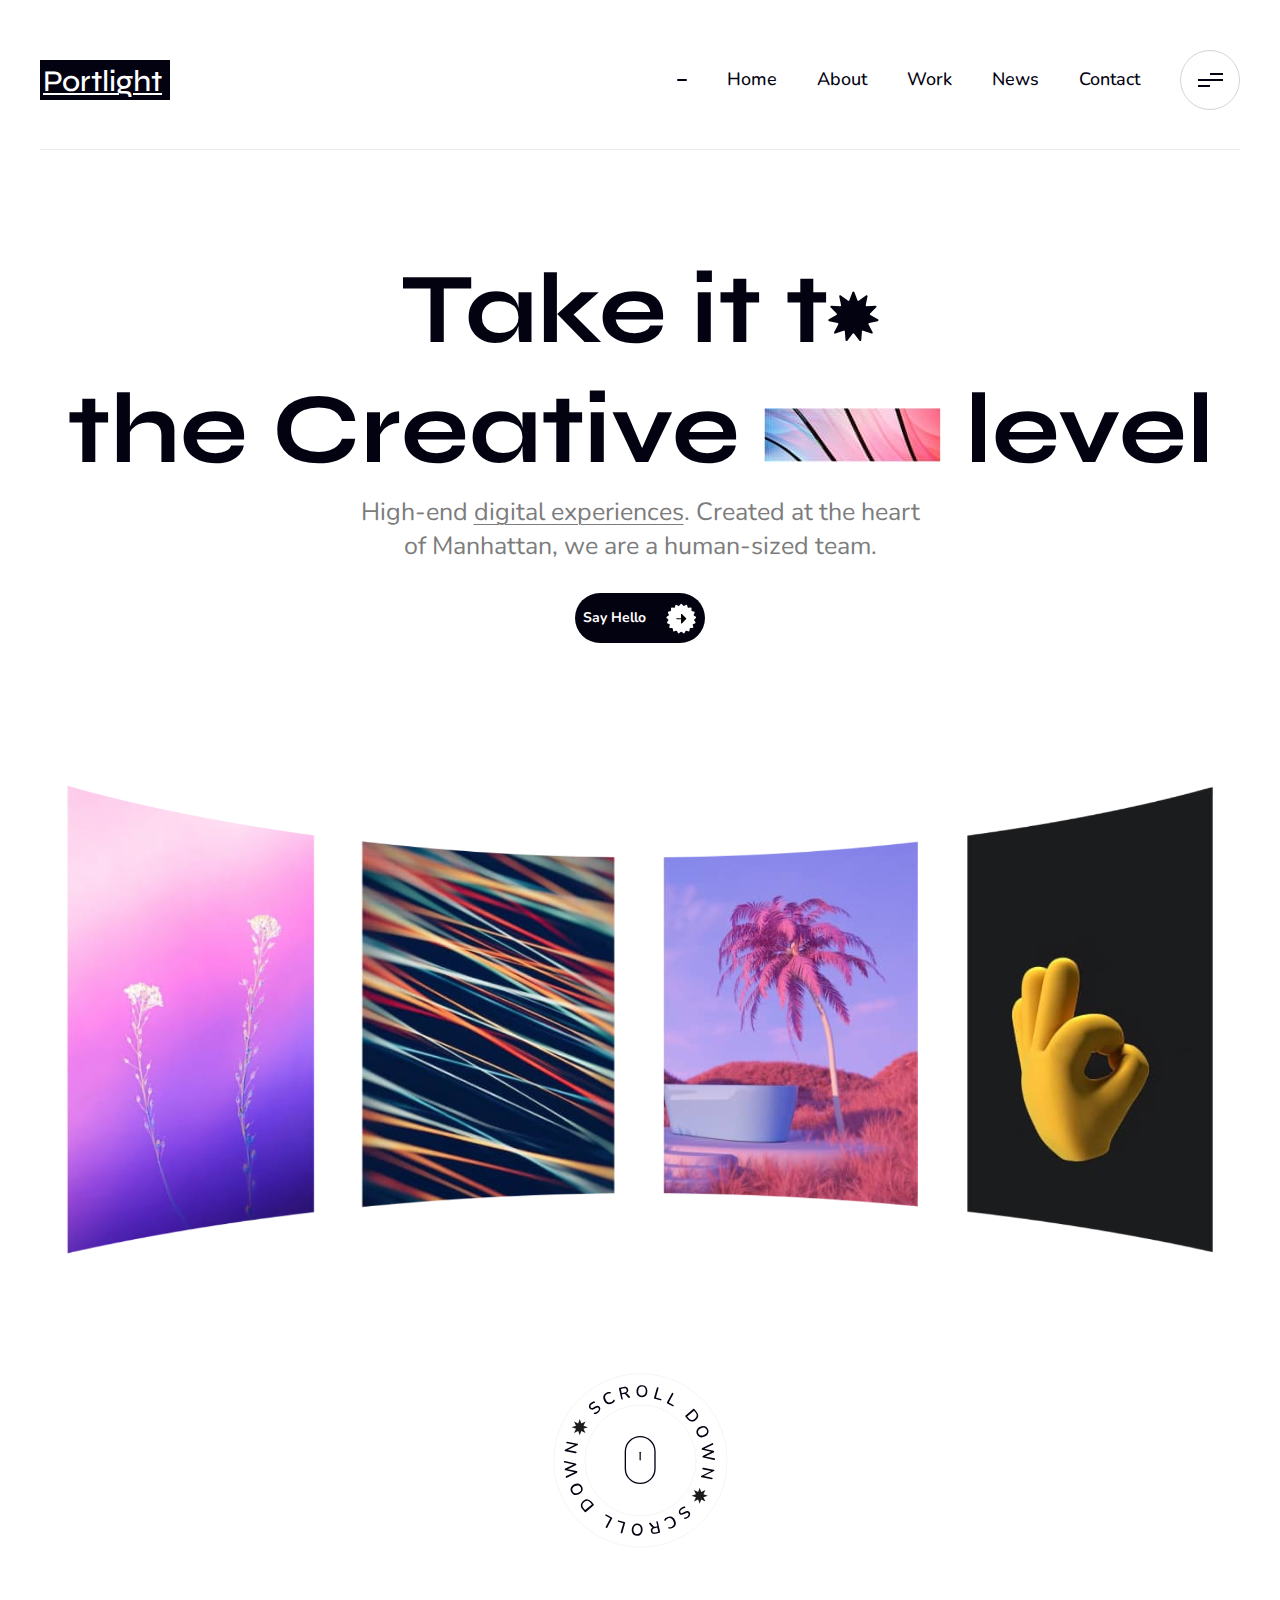
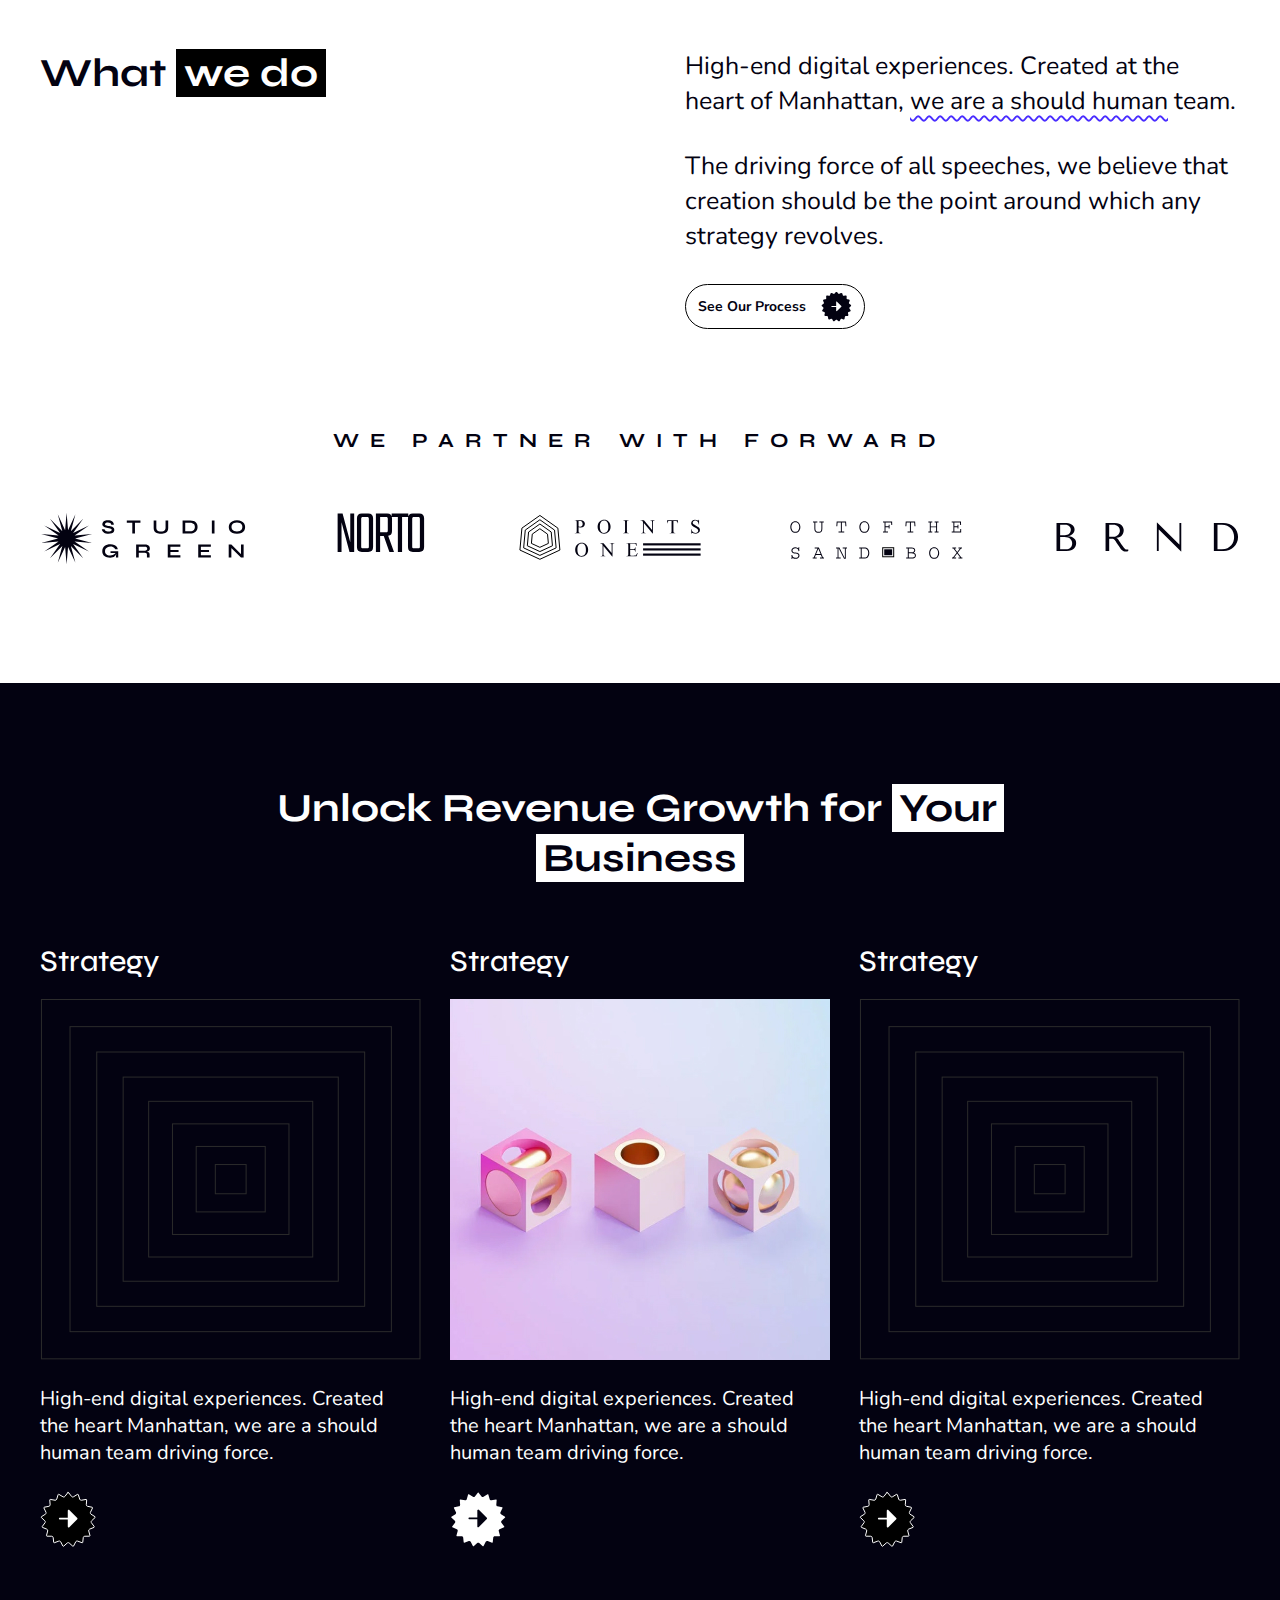
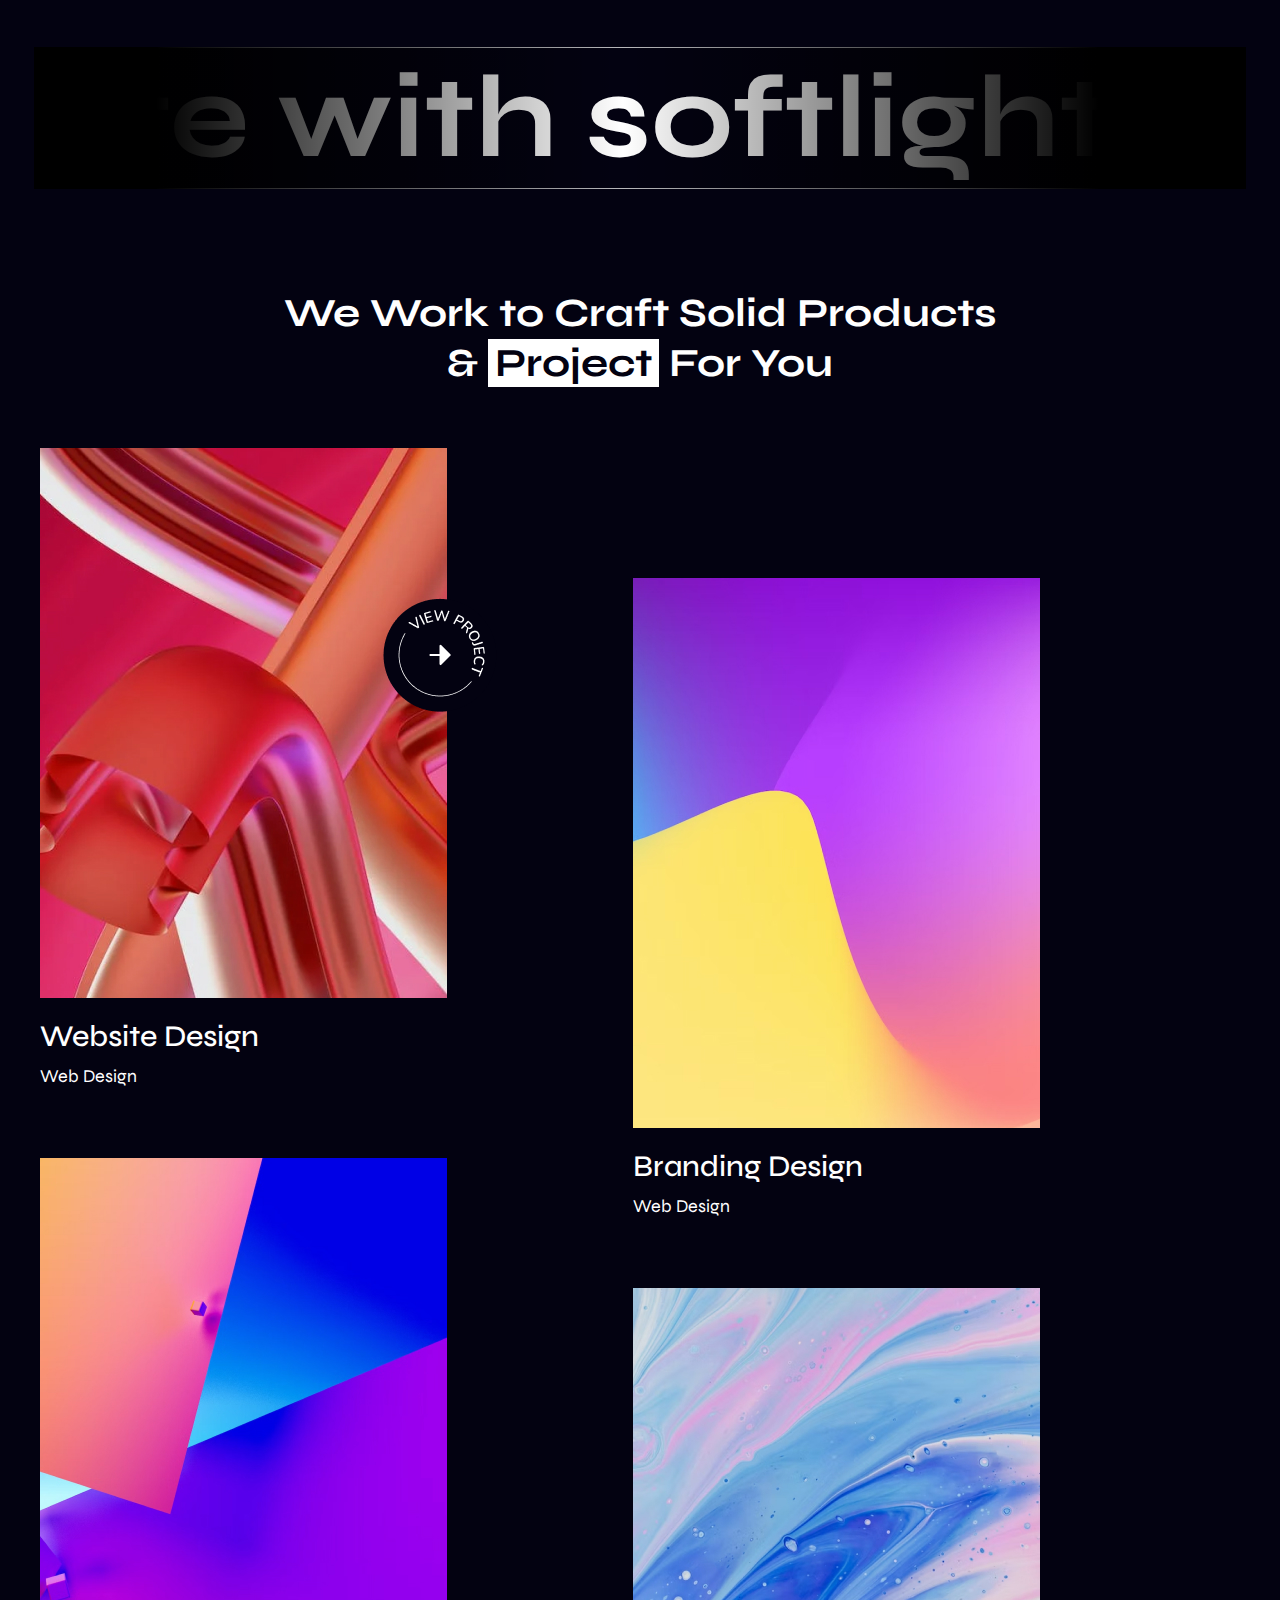
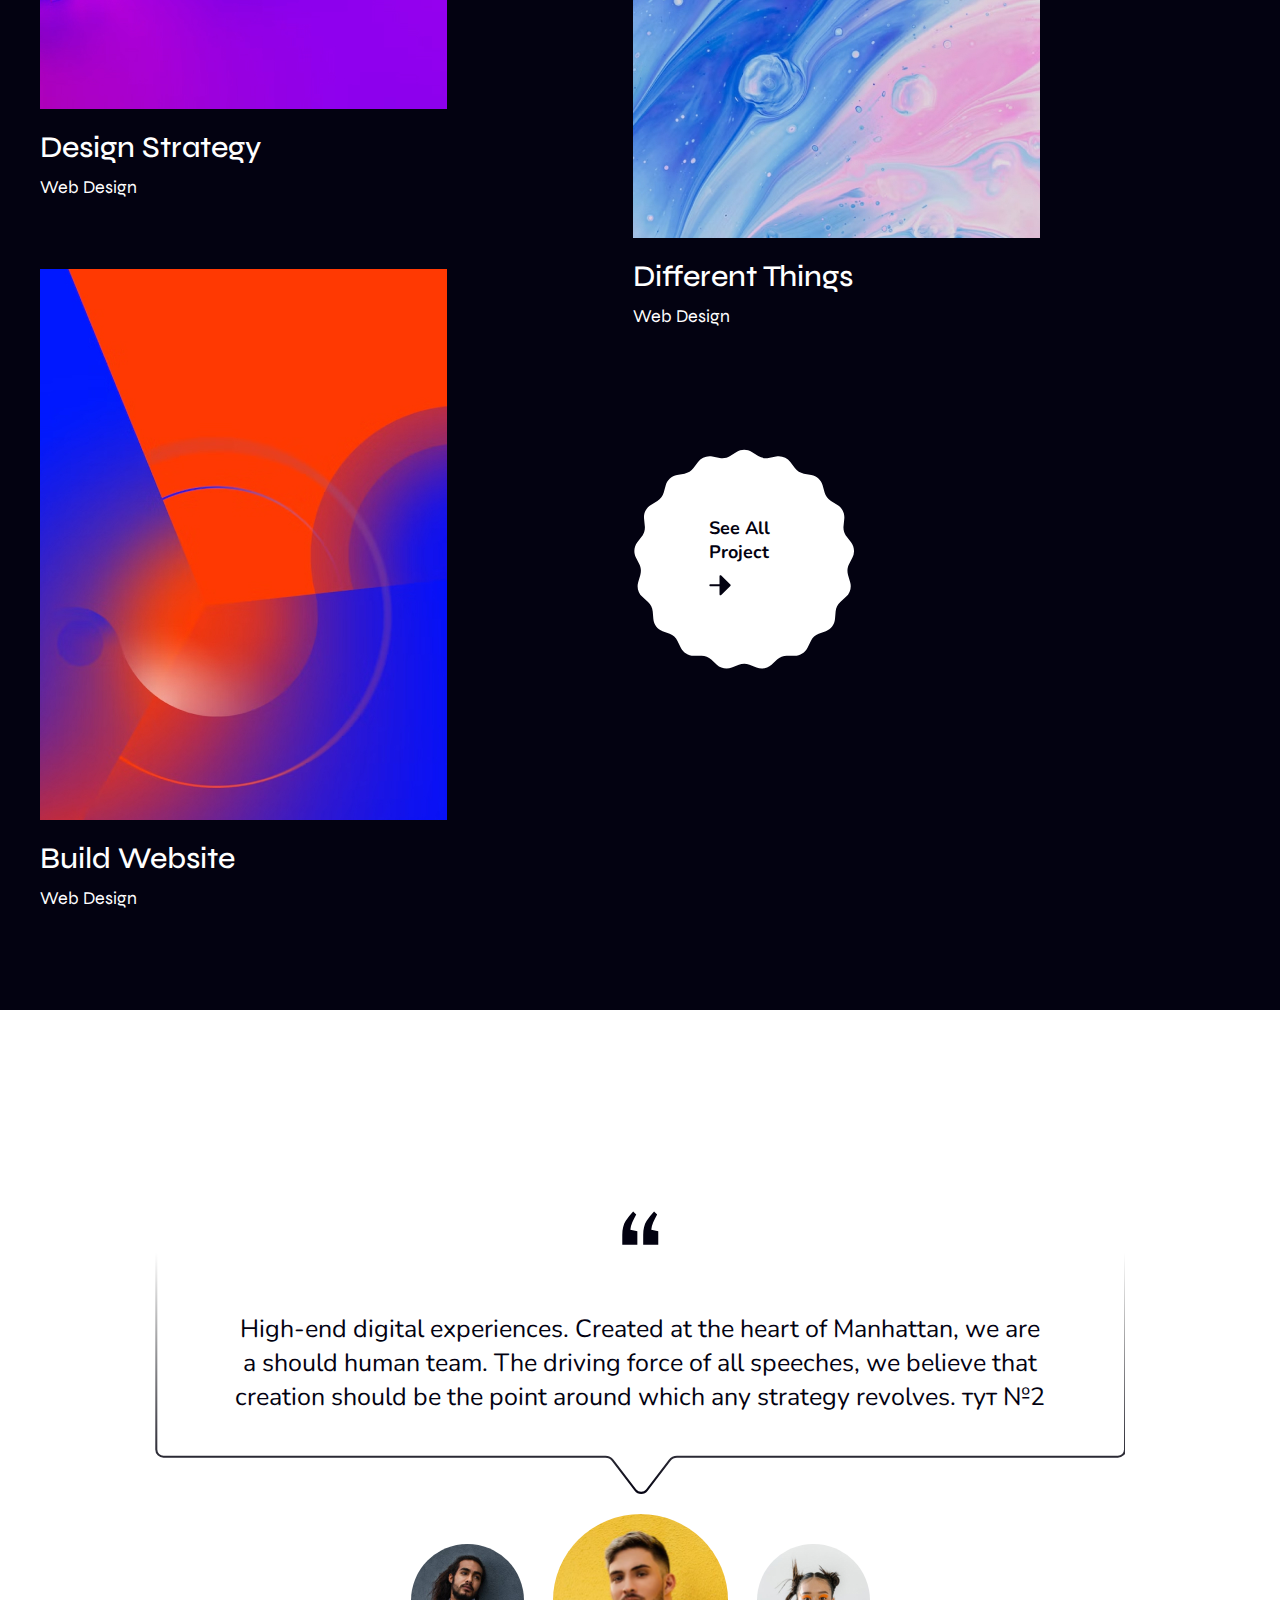
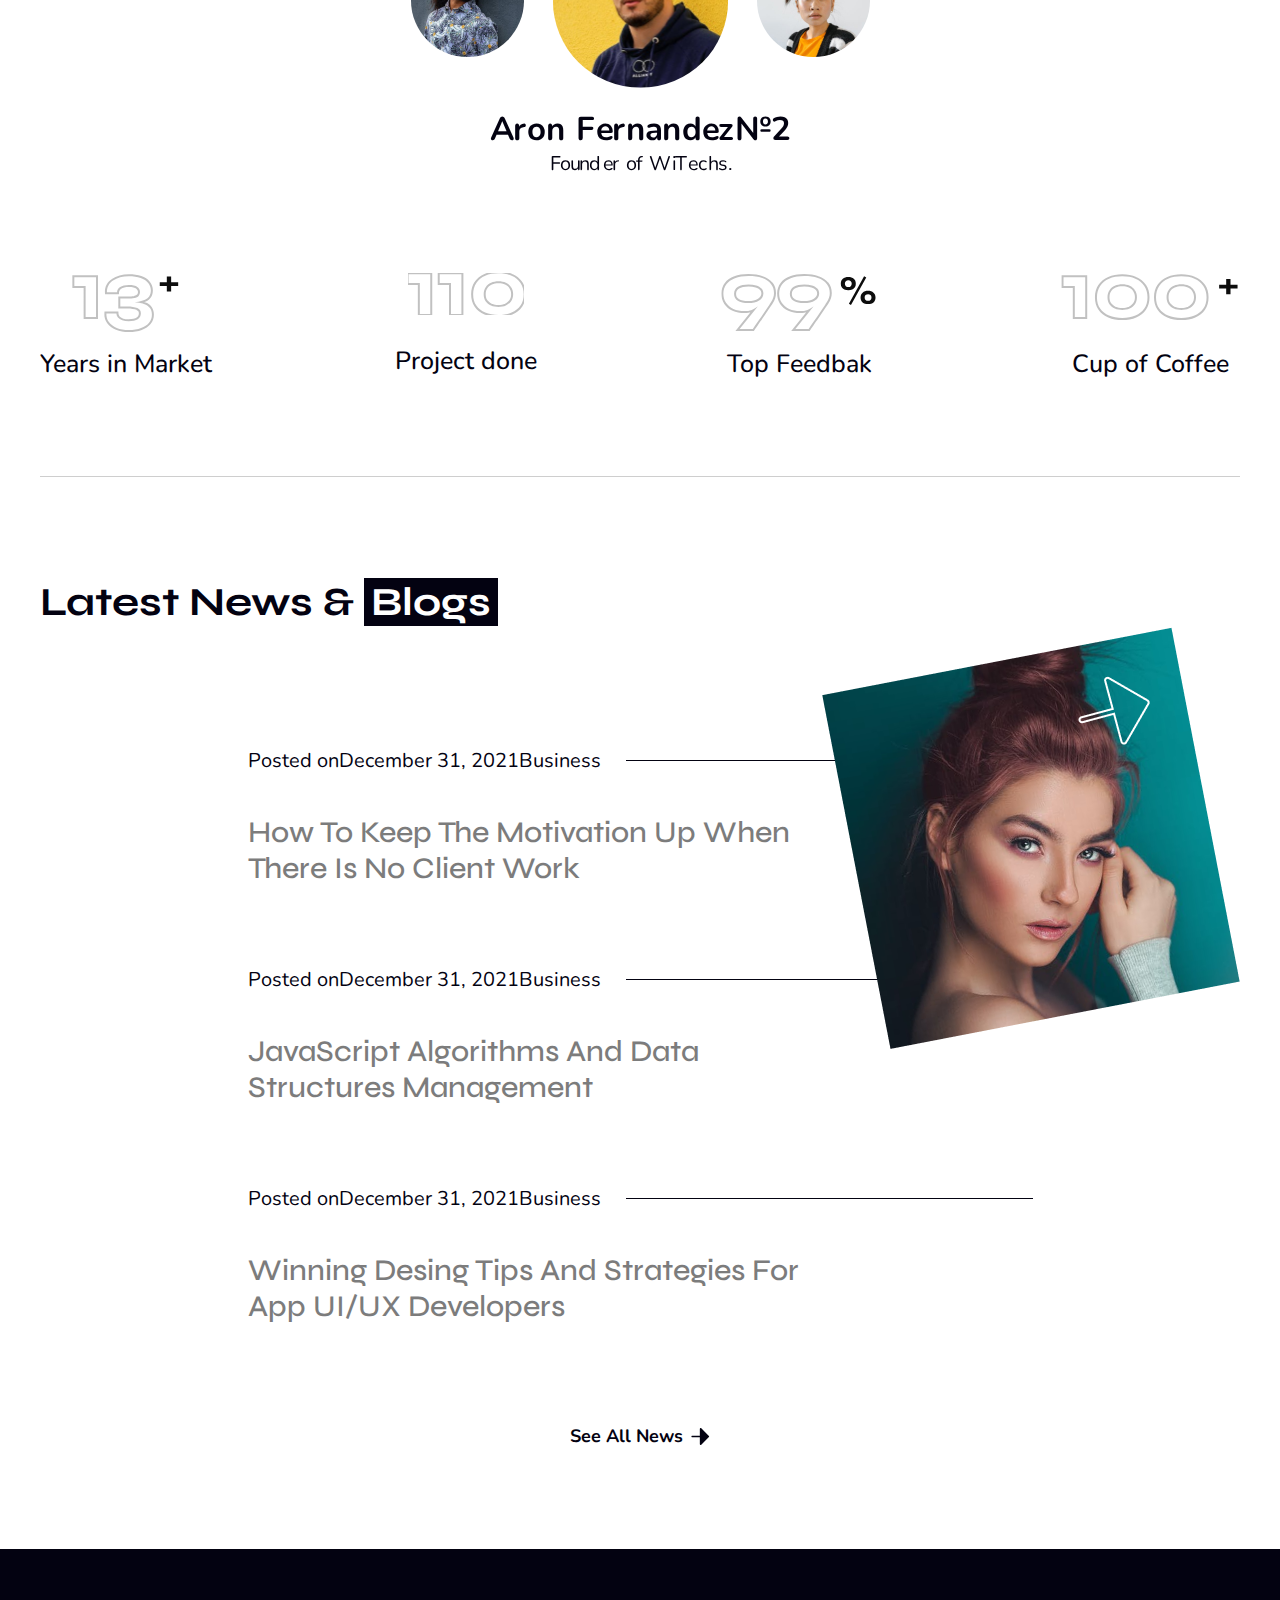
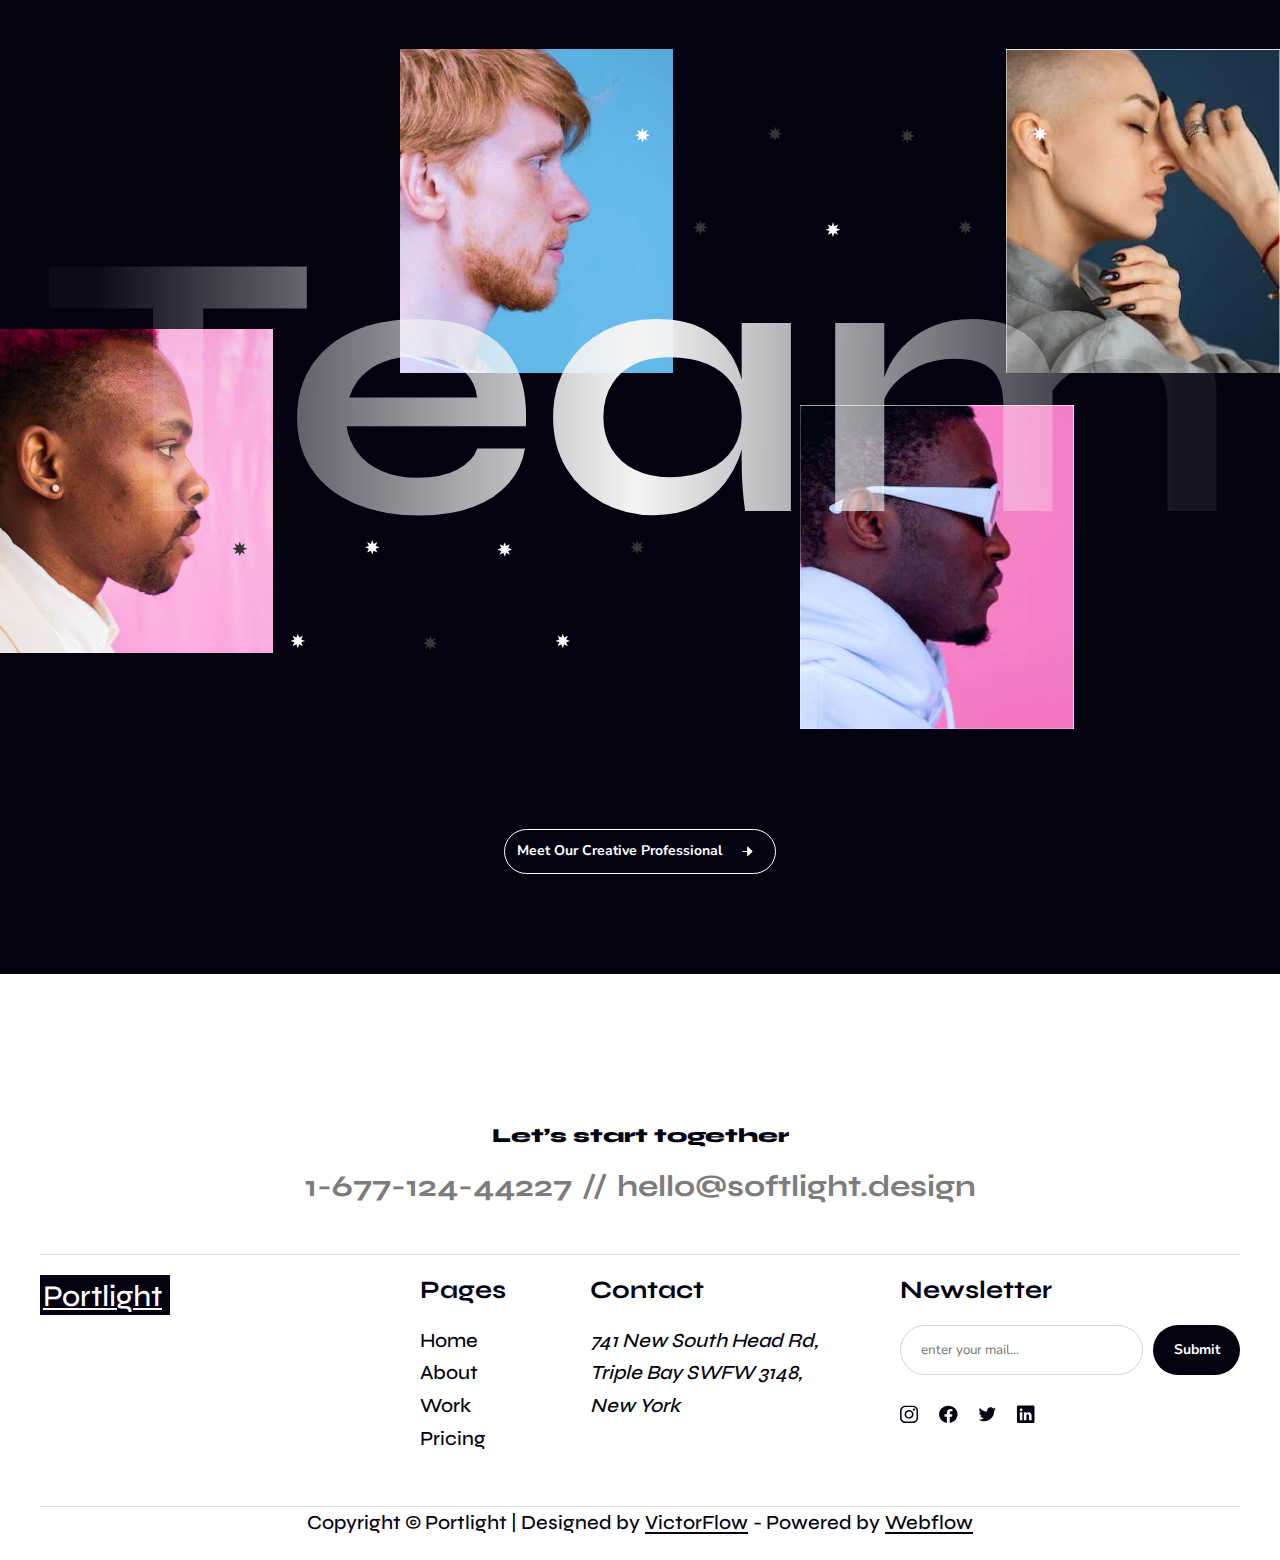
==== commit bf39a85e: "0.1.5" ====
--- a/index.html
+++ b/index.html
@@ -1,946 +1,946 @@
-<!DOCTYPE html>
-<html lang="en">
-  <head>
-    <meta charset="UTF-8" />
-    <meta name="viewport" content="width=device-width, initial-scale=1.0" />
-    <!-- Links -->
-    <link rel="stylesheet" href="style/index-style/reset.css" />
-    <link rel="stylesheet" href="style/index-style/style.css" />
-    <!-- Fonts -->
-    <!-- Nunito -->
-    <link rel="preconnect" href="https://fonts.googleapis.com" />
-    <link rel="preconnect" href="https://fonts.gstatic.com" crossorigin />
-    <link
-      href="https://fonts.googleapis.com/css2?family=Nunito:ital,wght@0,200..1000;1,200..1000&display=swap"
-      rel="stylesheet"
-    />
-    <!--  Syne -->
-    <link rel="preconnect" href="https://fonts.googleapis.com" />
-    <link rel="preconnect" href="https://fonts.gstatic.com" crossorigin />
-    <link
-      href="https://fonts.googleapis.com/css2?family=Syne:wght@400..800&display=swap"
-      rel="stylesheet"
-    />
-    <title>Portlight</title>
-  </head>
-  <body>
-    <svg style="display: none">
-      <symbol id="dir__black">
-        <path
-          d="M10.1815 5.37459C10.272 5.46602 10.3228 5.5895 10.3228 5.71818C10.3228 5.84686 10.272 5.97034 10.1815 6.06177L5.84144 10.4018C5.74888 10.4903 5.62591 10.5399 5.49786 10.5405C5.43386 10.5402 5.37048 10.5279 5.311 10.5043C5.22323 10.4674 5.14835 10.4053 5.09578 10.326C5.04322 10.2466 5.01533 10.1534 5.01563 10.0582V6.20041H0.675587C0.547692 6.20041 0.425036 6.1496 0.3346 6.05917C0.244165 5.96873 0.193359 5.84607 0.193359 5.71818C0.193359 5.59028 0.244165 5.46763 0.3346 5.37719C0.425036 5.28676 0.547692 5.23595 0.675587 5.23595H5.01563V1.37813C5.01533 1.28293 5.04322 1.18977 5.09578 1.11039C5.14835 1.03101 5.22323 0.968965 5.311 0.932074C5.40007 0.897332 5.49716 0.888518 5.59103 0.906653C5.6849 0.924787 5.77172 0.969129 5.84144 1.03455L10.1815 5.37459Z"
-          fill="#000"
-        />
-      </symbol>
-      <symbol id="dir__white">
-        <path
-          d="M10.3338 5.06551C10.4244 5.15694 10.4752 5.28042 10.4752 5.4091C10.4752 5.53778 10.4244 5.66126 10.3338 5.75268L5.99379 10.0927C5.90122 10.1812 5.77825 10.2308 5.6502 10.2314C5.5862 10.2311 5.52282 10.2188 5.46334 10.1952C5.37557 10.1583 5.30069 10.0963 5.24813 10.0169C5.19557 9.93751 5.16768 9.84435 5.16797 9.74914V5.89132H0.82793C0.700036 5.89132 0.577379 5.84052 0.486944 5.75008C0.396509 5.65965 0.345703 5.53699 0.345703 5.4091C0.345703 5.2812 0.396509 5.15855 0.486944 5.06811C0.577379 4.97768 0.700036 4.92687 0.82793 4.92687H5.16797V1.06905C5.16768 0.973849 5.19557 0.880687 5.24813 0.801308C5.30069 0.721928 5.37557 0.659883 5.46334 0.622992C5.55241 0.58825 5.6495 0.579436 5.74337 0.597571C5.83725 0.615705 5.92407 0.660047 5.99379 0.725465L10.3338 5.06551Z"
-          fill="#fff"
-        />
-      </symbol>
-      <symbol id="main-top__star__black">
-        <path
-          d="M14.6215 1.35094C15.0218 0.835574 15.8006 0.835574 16.2009 1.35095L17.1892 2.62311C17.4996 3.02279 18.0598 3.12749 18.4937 2.86696L19.8747 2.0377C20.4342 1.70176 21.1604 1.98307 21.3475 2.60826L21.8095 4.15152C21.9546 4.63636 22.4391 4.93634 22.9378 4.85014L24.5252 4.57578C25.1682 4.46463 25.7437 4.98925 25.6924 5.63984L25.5657 7.24576C25.5258 7.75029 25.8692 8.20502 26.3654 8.3048L27.9447 8.62239C28.5845 8.75105 28.9316 9.44814 28.6487 10.0362L27.9504 11.4879C27.731 11.944 27.887 12.4921 28.3136 12.7644L29.6715 13.631C30.2216 13.9821 30.2935 14.7575 29.8173 15.2037L28.6417 16.3051C28.2724 16.6512 28.2198 17.2186 28.5192 17.6266L29.4724 18.9252C29.8585 19.4513 29.6454 20.2003 29.0402 20.4444L27.5461 21.0468C27.0767 21.236 26.8227 21.7461 26.9546 22.2347L27.3742 23.79C27.5442 24.4201 27.075 25.0415 26.4224 25.0504L24.8117 25.0724C24.3056 25.0793 23.8845 25.4632 23.8309 25.9665L23.6604 27.5683C23.5913 28.2173 22.9292 28.6272 22.3175 28.3998L20.8076 27.8384C20.3332 27.6621 19.8019 27.8679 19.5701 28.3178L18.8325 29.7499C18.5336 30.3301 17.7682 30.4732 17.2799 30.0401L16.0747 28.9712C15.6961 28.6354 15.1263 28.6354 14.7476 28.9712L13.5425 30.0401C13.0542 30.4732 12.2888 30.3301 11.9899 29.7499L11.2523 28.3178C11.0205 27.8679 10.4892 27.6621 10.0148 27.8384L8.50484 28.3998C7.89315 28.6272 7.23106 28.2173 7.16198 27.5683L6.99146 25.9665C6.93789 25.4632 6.51678 25.0793 6.01073 25.0724L4.39997 25.0504C3.74742 25.0415 3.27814 24.4201 3.44815 23.79L3.8678 22.2347C3.99964 21.7461 3.74565 21.236 3.27627 21.0468L1.78222 20.4444C1.17696 20.2003 0.963848 19.4513 1.34998 18.9252L2.30314 17.6266C2.60259 17.2186 2.55001 16.6512 2.18069 16.3051L1.00513 15.2037C0.528901 14.7575 0.600754 13.9821 1.15087 13.631L2.50879 12.7644C2.93541 12.4921 3.09135 11.944 2.87197 11.4879L2.17367 10.0362C1.89078 9.44814 2.23789 8.75105 2.87768 8.62239L4.45698 8.3048C4.95315 8.20502 5.29655 7.75029 5.25673 7.24576L5.13001 5.63983C5.07867 4.98925 5.65415 4.46463 6.29722 4.57578L7.8846 4.85014C8.38331 4.93634 8.86779 4.63636 9.01292 4.15152L9.47488 2.60826C9.66202 1.98306 10.3882 1.70176 10.9477 2.0377L12.3287 2.86697C12.7626 3.12749 13.3227 3.02279 13.6332 2.62311L14.6215 1.35094Z"
-          fill="#030211"
-        />
-      </symbol>
-      <symbol id="main-top__star__black__white-stroke">
-        <path
-          d="M14.6215 1.35094C15.0218 0.835574 15.8006 0.835574 16.2009 1.35095L17.1892 2.62311C17.4996 3.02279 18.0598 3.12749 18.4937 2.86696L19.8747 2.0377C20.4342 1.70176 21.1604 1.98307 21.3475 2.60826L21.8095 4.15152C21.9546 4.63636 22.4391 4.93634 22.9378 4.85014L24.5252 4.57578C25.1682 4.46463 25.7437 4.98925 25.6924 5.63984L25.5657 7.24576C25.5258 7.75029 25.8692 8.20502 26.3654 8.3048L27.9447 8.62239C28.5845 8.75105 28.9316 9.44814 28.6487 10.0362L27.9504 11.4879C27.731 11.944 27.887 12.4921 28.3136 12.7644L29.6715 13.631C30.2216 13.9821 30.2935 14.7575 29.8173 15.2037L28.6417 16.3051C28.2724 16.6512 28.2198 17.2186 28.5192 17.6266L29.4724 18.9252C29.8585 19.4513 29.6454 20.2003 29.0402 20.4444L27.5461 21.0468C27.0767 21.236 26.8227 21.7461 26.9546 22.2347L27.3742 23.79C27.5442 24.4201 27.075 25.0415 26.4224 25.0504L24.8117 25.0724C24.3056 25.0793 23.8845 25.4632 23.8309 25.9665L23.6604 27.5683C23.5913 28.2173 22.9292 28.6272 22.3175 28.3998L20.8076 27.8384C20.3332 27.6621 19.8019 27.8679 19.5701 28.3178L18.8325 29.7499C18.5336 30.3301 17.7682 30.4732 17.2799 30.0401L16.0747 28.9712C15.6961 28.6354 15.1263 28.6354 14.7476 28.9712L13.5425 30.0401C13.0542 30.4732 12.2888 30.3301 11.9899 29.7499L11.2523 28.3178C11.0205 27.8679 10.4892 27.6621 10.0148 27.8384L8.50484 28.3998C7.89315 28.6272 7.23106 28.2173 7.16198 27.5683L6.99146 25.9665C6.93789 25.4632 6.51678 25.0793 6.01073 25.0724L4.39997 25.0504C3.74742 25.0415 3.27814 24.4201 3.44815 23.79L3.8678 22.2347C3.99964 21.7461 3.74565 21.236 3.27627 21.0468L1.78222 20.4444C1.17696 20.2003 0.963848 19.4513 1.34998 18.9252L2.30314 17.6266C2.60259 17.2186 2.55001 16.6512 2.18069 16.3051L1.00513 15.2037C0.528901 14.7575 0.600754 13.9821 1.15087 13.631L2.50879 12.7644C2.93541 12.4921 3.09135 11.944 2.87197 11.4879L2.17367 10.0362C1.89078 9.44814 2.23789 8.75105 2.87768 8.62239L4.45698 8.3048C4.95315 8.20502 5.29655 7.75029 5.25673 7.24576L5.13001 5.63983C5.07867 4.98925 5.65415 4.46463 6.29722 4.57578L7.8846 4.85014C8.38331 4.93634 8.86779 4.63636 9.01292 4.15152L9.47488 2.60826C9.66202 1.98306 10.3882 1.70176 10.9477 2.0377L12.3287 2.86697C12.7626 3.12749 13.3227 3.02279 13.6332 2.62311L14.6215 1.35094Z"
-          fill="#030211"
-          stroke="#ffffff"
-          stroke-width="0.5"
-        />
-      </symbol>
-      <symbol id="main-top__star__white">
-        <path
-          d="M14.468 1.325a1 1 0 0 1 1.58 0l.988 1.272a1 1 0 0 0 1.304.244l1.381-.83a1 1 0 0 1 1.473.571l.462 1.544a1 1 0 0 0 1.129.698l1.587-.274a1 1 0 0 1 1.167 1.064l-.127 1.606a1 1 0 0 0 .8 1.059l1.58.318a1 1 0 0 1 .703 1.414l-.698 1.451a1 1 0 0 0 .363 1.277l1.358.866a1 1 0 0 1 .146 1.573l-1.176 1.101a1 1 0 0 0-.122 1.322l.953 1.299a1 1 0 0 1-.432 1.519l-1.494.602a1 1 0 0 0-.592 1.188l.42 1.555a1 1 0 0 1-.952 1.26l-1.61.023a1 1 0 0 0-.981.894l-.17 1.602a1 1 0 0 1-1.344.831l-1.51-.561a1 1 0 0 0-1.237.48l-.738 1.431a1 1 0 0 1-1.552.29l-1.206-1.069a1 1 0 0 0-1.327 0l-1.205 1.07a1 1 0 0 1-1.552-.29l-.738-1.433a1 1 0 0 0-1.238-.48l-1.51.562a1 1 0 0 1-1.342-.831l-.17-1.602a1 1 0 0 0-.982-.894l-1.61-.022a1 1 0 0 1-.952-1.26l.42-1.556a1 1 0 0 0-.592-1.188l-1.494-.602a1 1 0 0 1-.432-1.52l.953-1.298a1 1 0 0 0-.123-1.322L.852 15.178a1 1 0 0 1 .146-1.573l1.357-.866a1 1 0 0 0 .364-1.277l-.699-1.451a1 1 0 0 1 .704-1.414l1.58-.318a1 1 0 0 0 .8-1.059l-.127-1.606A1 1 0 0 1 6.144 4.55l1.587.274a1 1 0 0 0 1.129-.698l.462-1.544a1 1 0 0 1 1.472-.57l1.381.83a1 1 0 0 0 1.305-.245l.988-1.272z"
-          fill="#fff"
-        />
-      </symbol>
-      <symbol id="main-top__star__white__black-stroke">
-        <path
-          d="M14.468 1.325a1 1 0 0 1 1.58 0l.988 1.272a1 1 0 0 0 1.304.244l1.381-.83a1 1 0 0 1 1.473.571l.462 1.544a1 1 0 0 0 1.129.698l1.587-.274a1 1 0 0 1 1.167 1.064l-.127 1.606a1 1 0 0 0 .8 1.059l1.58.318a1 1 0 0 1 .703 1.414l-.698 1.451a1 1 0 0 0 .363 1.277l1.358.866a1 1 0 0 1 .146 1.573l-1.176 1.101a1 1 0 0 0-.122 1.322l.953 1.299a1 1 0 0 1-.432 1.519l-1.494.602a1 1 0 0 0-.592 1.188l.42 1.555a1 1 0 0 1-.952 1.26l-1.61.023a1 1 0 0 0-.981.894l-.17 1.602a1 1 0 0 1-1.344.831l-1.51-.561a1 1 0 0 0-1.237.48l-.738 1.431a1 1 0 0 1-1.552.29l-1.206-1.069a1 1 0 0 0-1.327 0l-1.205 1.07a1 1 0 0 1-1.552-.29l-.738-1.433a1 1 0 0 0-1.238-.48l-1.51.562a1 1 0 0 1-1.342-.831l-.17-1.602a1 1 0 0 0-.982-.894l-1.61-.022a1 1 0 0 1-.952-1.26l.42-1.556a1 1 0 0 0-.592-1.188l-1.494-.602a1 1 0 0 1-.432-1.52l.953-1.298a1 1 0 0 0-.123-1.322L.852 15.178a1 1 0 0 1 .146-1.573l1.357-.866a1 1 0 0 0 .364-1.277l-.699-1.451a1 1 0 0 1 .704-1.414l1.58-.318a1 1 0 0 0 .8-1.059l-.127-1.606A1 1 0 0 1 6.144 4.55l1.587.274a1 1 0 0 0 1.129-.698l.462-1.544a1 1 0 0 1 1.472-.57l1.381.83a1 1 0 0 0 1.305-.245l.988-1.272z"
-          fill="#fff"
-          stroke="#000000"
-          stroke-width="0.5"
-        />
-      </symbol>
-    </svg>
-    <div class="wrapper">
-      <header class="header">
-        <div class="container">
-          <nav class="header__nav">
-            <a href="index.html" class="logo">Portlight</a>
-            <ul class="header__list">
-              <li class="header__list__item">
-                <a href="#" class="header__list__link"></a>
-              </li>
-              <li class="header__list__item">
-                <a href="#" class="header__list__link">Home</a>
-              </li>
-              <li class="header__list__item">
-                <a href="#" class="header__list__link">About</a>
-              </li>
-              <li class="header__list__item">
-                <a href="#" class="header__list__link">Work</a>
-              </li>
-              <li class="header__list__item">
-                <a href="#" class="header__list__link">News</a>
-              </li>
-              <li class="header__list__item">
-                <a href="#" class="header__list__link">Contact</a>
-              </li>
-            </ul>
-            <a href="#" class="header__btn-link">
-              <span>
-                <span></span>
-                <span></span>
-                <span></span>
-              </span>
-            </a>
-          </nav>
-        </div>
-      </header>
-      <main class="main">
-        <section class="main-top">
-          <div class="main-top__top">
-            <h1 class="main-top__title">
-              Take it t<span class="main-top__title__star"
-                ><img src="img/svg/main-top__star-text.svg" alt="star text"
-              /></span>
-              <br />the Creative
-              <span class="main-top__title__space"
-                ><img
-                  src="img/jpg/main-top__text__space.jpg"
-                  alt="space gradient"
-              /></span>
-              level
-            </h1>
-            <p class="main-top__text">
-              High-end
-              <a href="#" class="main-top__text__link">digital experiences</a>.
-              Created at the heart of Manhattan, we are a human-sized team.
-            </p>
-            <a class="main-top__link link-default--large">
-              <span class="text-link">Say Hello</span>
-              <span class="bg__link-box">
-                <svg width="30" height="30" class="bg__link__img__star">
-                  <use xlink:href="#main-top__star__white"></use>
-                </svg>
-                <svg width="11" height="11" class="bg__link__img__dir">
-                  <use xlink:href="#dir__black"></use>
-                </svg>
-              </span>
-            </a>
-          </div>
-          <!-- #region option -->
-          <input
-            class="main-option__input__checkbox main-option__input__checkbox1"
-            type="checkbox"
-            id="main-top__bottom__img1"
-            style="display: none"
-          />
-          <input
-            class="main-option__input__checkbox main-option__input__checkbox2"
-            type="checkbox"
-            id="main-top__bottom__img2"
-            style="display: none"
-          />
-          <input
-            class="main-option__input__checkbox main-option__input__checkbox3"
-            type="checkbox"
-            id="main-top__bottom__img3"
-            style="display: none"
-          />
-          <input
-            class="main-option__input__checkbox main-option__input__checkbox4"
-            type="checkbox"
-            id="main-top__bottom__img4"
-            style="display: none"
-          />
-          <input
-            class="main-option__input__checkbox main-option__input__checkbox5"
-            type="checkbox"
-            id="main-top__bottom__img5"
-            style="display: none"
-          />
-          <input
-            class="main-option__input__checkbox main-option__input__checkbox6"
-            type="checkbox"
-            id="main-top__bottom__img6"
-            style="display: none"
-          />
-          <!-- #endregion option -->
-          <div class="wrapper__slider">
-            <div class="main-top__bottom">
-              <!-- Білий верх -->
-              <img
-                class="main-top__bottom__border1"
-                src="img/png/top.png"
-                alt=""
-              />
-              <!-- первинний слайдер -->
-              <div class="main-top__bottom__box1">
-                <div
-                  class="main-top__bottom__img1"
-                  style="background: url(img/jpg/1.jpg) 0 0 / cover no-repeat"
-                >
-                  <label
-                    for="main-top__bottom__img1"
-                    class="main-top__bottom__label"
-                  >
-                    <img
-                      src="img/svg/plus_open.svg"
-                      alt="plus"
-                      class="main-top__bottom__img__svg"
-                    />
-                    <img
-                      src="img/svg/plus_open.svg"
-                      alt="plus"
-                      class="main-top__bottom__img__svg"
-                    />
-                  </label>
-                </div>
-              </div>
-              <div class="main-top__bottom__box2">
-                <div
-                  class="main-top__bottom__img2"
-                  style="background: url(img/jpg/2.jpg) 0 0 / cover no-repeat"
-                >
-                  <label
-                    for="main-top__bottom__img2"
-                    class="main-top__bottom__label"
-                  >
-                    <img
-                      src="img/svg/plus_open.svg"
-                      alt="plus"
-                      class="main-top__bottom__img__svg"
-                    />
-                    <img
-                      src="img/svg/plus_open.svg"
-                      alt="plus"
-                      class="main-top__bottom__img__svg"
-                    />
-                  </label>
-                </div>
-              </div>
-              <div class="main-top__bottom__box3">
-                <div
-                  class="main-top__bottom__img3"
-                  style="background: url(img/jpg/3.jpg) 0 0 / cover no-repeat"
-                >
-                  <label
-                    for="main-top__bottom__img3"
-                    class="main-top__bottom__label"
-                  >
-                    <img
-                      src="img/svg/plus_open.svg"
-                      alt="plus"
-                      class="main-top__bottom__img__svg"
-                    />
-                    <img
-                      src="img/svg/plus_open.svg"
-                      alt="plus"
-                      class="main-top__bottom__img__svg"
-                    />
-                  </label>
-                </div>
-              </div>
-              <div class="main-top__bottom__box4">
-                <div
-                  class="main-top__bottom__img4"
-                  style="background: url(img/jpg/4.jpg) 0 0 / cover no-repeat"
-                >
-                  <label
-                    for="main-top__bottom__img4"
-                    class="main-top__bottom__label"
-                  >
-                    <img
-                      src="img/svg/plus_open.svg"
-                      alt="plus"
-                      class="main-top__bottom__img__svg"
-                    />
-                    <img
-                      src="img/svg/plus_open.svg"
-                      alt="plus"
-                      class="main-top__bottom__img__svg"
-                    />
-                  </label>
-                </div>
-              </div>
-              <div class="main-top__bottom__box5">
-                <div
-                  class="main-top__bottom__img5"
-                  style="background: url(img/jpg/5.jpg) 0 0 / cover no-repeat"
-                >
-                  <label
-                    for="main-top__bottom__img5"
-                    class="main-top__bottom__label"
-                  >
-                    <img
-                      src="img/svg/plus_open.svg"
-                      alt="plus"
-                      class="main-top__bottom__img__svg"
-                    />
-                    <img
-                      src="img/svg/plus_open.svg"
-                      alt="plus"
-                      class="main-top__bottom__img__svg"
-                    />
-                  </label>
-                </div>
-              </div>
-              <div class="main-top__bottom__box6">
-                <div
-                  class="main-top__bottom__img6"
-                  style="background: url(img/jpg/6.jpg) 0 0 / cover no-repeat"
-                >
-                  <label
-                    for="main-top__bottom__img6"
-                    class="main-top__bottom__label"
-                  >
-                    <img
-                      src="img/svg/plus_open.svg"
-                      alt="plus"
-                      class="main-top__bottom__img__svg"
-                    />
-                    <img
-                      src="img/svg/plus_open.svg"
-                      alt="plus"
-                      class="main-top__bottom__img__svg"
-                    />
-                  </label>
-                </div>
-              </div>
-              <!-- Білий низ -->
-              <img
-                class="main-top__bottom__border2"
-                src="img/png/bottom.png"
-                alt=""
-              />
-            </div>
-            <div class="main-top__rotate">
-              <img
-                src="img/svg/rotate.svg"
-                alt=""
-                class="main-top__rotate__img"
-              />
-            </div>
-          </div>
-        </section>
-        <section class="about">
-          <div class="container">
-            <div class="about_inner">
-              <div class="about__left">
-                <h2 class="about__title">What <span>we do</span></h2>
-              </div>
-              <div class="about__right">
-                <p>
-                  High-end digital experiences. Created at the heart of
-                  Manhattan, <span>we are a should human</span> team.
-                </p>
-                <p>
-                  The driving force of all speeches, we believe that creation
-                  should be the point around which any strategy revolves.
-                </p>
-                <a class="about__link link-default--white">
-                  <span class="text-link about__link__text"
-                    >See Our Process</span
-                  >
-                  <span class="bg__link-box">
-                    <svg width="30" height="30" class="bg__link__img__star">
-                      <use xlink:href="#main-top__star__black"></use>
-                    </svg>
-                    <svg width="11" height="11" class="bg__link__img__dir">
-                      <use xlink:href="#dir__white"></use>
-                    </svg>
-                  </span>
-                </a>
-              </div>
-            </div>
-          </div>
-        </section>
-        <section class="partner">
-          <div class="container">
-            <h2 class="partner__title">WE PARTNER WITH FORWARD</h2>
-            <div class="partner__inner">
-              <div class="partner__name">
-                <img
-                  src="img/svg/studio_green.svg"
-                  alt="partner"
-                  class="partner__img"
-                />
-              </div>
-              <div class="partner__name">
-                <img
-                  src="img/svg/norto.svg"
-                  alt="partner"
-                  class="partner__img"
-                />
-              </div>
-              <div class="partner__name">
-                <img
-                  src="img/svg/points_one.svg"
-                  alt="partner"
-                  class="partner__img"
-                />
-              </div>
-              <div class="partner__name">
-                <img src="img/svg/Box.svg" alt="partner" class="partner__img" />
-              </div>
-              <div class="partner__name">
-                <img
-                  src="img/svg/BRND.svg"
-                  alt="partner"
-                  class="partner__img"
-                />
-              </div>
-            </div>
-          </div>
-        </section>
-        <section class="unlock" style="background-color: var(--color-black)">
-          <div class="container">
-            <h3 class="black__title unlock__title">
-              Unlock Revenue Growth for <span>Your</span> <span>Business</span>
-            </h3>
-            <div class="unlock__inner">
-              <article class="unlock__item">
-                <h3 class="unlock__item__title">Strategy</h3>
-                <img src="img/svg/squer.svg" alt="" class="unlock__item__img" />
-                <p class="unlock__item__text">
-                  High-end digital experiences. Created the heart Manhattan, we
-                  are a should human team driving force.
-                </p>
-                <a class="unlock__item__link">
-                  <span class="bg__link-box unlock__link-box">
-                    <svg
-                      width="56"
-                      height="56"
-                      xmlns="http://www.w3.org/2000/svg"
-                      class="bg__link__img__star"
-                    >
-                      <path
-                        d="M27.8238 1.65072C28.0239 1.39304 28.4133 1.39304 28.6135 1.65072L29.0021 1.34888L28.6135 1.65072L31.5418 5.42031C32.0075 6.01982 32.8477 6.17687 33.4985 5.78608L37.5908 3.32888C37.8706 3.16091 38.2336 3.30156 38.3272 3.61416L39.6961 8.18701C39.9138 8.91428 40.6405 9.36424 41.3885 9.23495L46.0921 8.42198C46.4137 8.36641 46.7014 8.62872 46.6757 8.95401L46.3002 13.7126C46.2405 14.4693 46.7556 15.1514 47.4999 15.3011L52.1795 16.2422C52.4994 16.3065 52.673 16.6551 52.5315 16.9491L50.4624 21.2507C50.1333 21.9348 50.3672 22.7569 51.0071 23.1653L55.0308 25.7333C55.3059 25.9089 55.3418 26.2966 55.1037 26.5197L51.6204 29.7833C51.0664 30.3023 50.9875 31.1534 51.4367 31.7654L54.261 35.6135C54.4541 35.8766 54.3475 36.2511 54.0449 36.3731L49.6179 38.158C48.9138 38.4419 48.5328 39.207 48.7306 39.94L49.9741 44.5485C50.0591 44.8635 49.8244 45.1743 49.4981 45.1787L44.7252 45.2439C43.9662 45.2542 43.3345 45.8301 43.2541 46.5849L42.7489 51.3315C42.7143 51.6559 42.3833 51.8609 42.0774 51.7472L37.6033 50.0838C36.8918 49.8192 36.0947 50.128 35.7471 50.8029L33.5613 55.0464C33.4119 55.3364 33.0292 55.408 32.7851 55.1915L29.2139 52.0241C28.646 51.5204 27.7913 51.5204 27.2233 52.0241L23.6522 55.1915C23.4081 55.408 23.0254 55.3364 22.8759 55.0464L20.6901 50.8029C20.3425 50.128 19.5455 49.8192 18.8339 50.0838L14.3598 51.7472C14.054 51.8609 13.7229 51.6559 13.6884 51.3315L13.1831 46.5849C13.1028 45.8301 12.4711 45.2542 11.712 45.2439L6.93912 45.1787C6.61285 45.1743 6.37821 44.8635 6.46321 44.5485L7.7067 39.94C7.90447 39.207 7.52347 38.4419 6.8194 38.158L2.39235 36.3731C2.08972 36.2511 1.98317 35.8766 2.17623 35.6135L5.00055 31.7654C5.44972 31.1534 5.37086 30.3023 4.81687 29.7833L1.33356 26.5197C1.09544 26.2966 1.13137 25.9089 1.40643 25.7333L5.43012 23.1653C6.07004 22.7569 6.30396 21.9348 5.97488 21.2507L3.90575 16.9491C3.76431 16.6551 3.93786 16.3065 4.25776 16.2422L8.93741 15.3011C9.68165 15.1514 10.1968 14.4693 10.137 13.7126L9.76153 8.95401C9.73586 8.62872 10.0236 8.36641 10.3451 8.42198L15.0487 9.23495C15.7968 9.36424 16.5235 8.91428 16.7412 8.18701L18.11 3.61416C18.2036 3.30156 18.5667 3.16091 18.8464 3.32888L22.9387 5.78608C23.5896 6.17687 24.4298 6.01982 24.8955 5.42031L27.8238 1.65072L27.4356 1.34921L27.8238 1.65072Z"
-                        stroke="white"
-                      />
-                    </svg>
-                    <svg
-                      width="20"
-                      height="20"
-                      xmlns="http://www.w3.org/2000/svg"
-                      class="bg__link__img__dir"
-                    >
-                      <path
-                        d="M19.2549 8.98162C19.4211 9.14943 19.5144 9.37607 19.5144 9.61226C19.5144 9.84846 19.4211 10.0751 19.2549 10.2429L11.2888 18.209C11.1189 18.3714 10.8932 18.4625 10.6582 18.4635C10.5407 18.463 10.4244 18.4404 10.3152 18.3971C10.1541 18.3294 10.0167 18.2155 9.9202 18.0698C9.82372 17.9241 9.77253 17.7531 9.77307 17.5783V10.4974H1.80699C1.57225 10.4974 1.34711 10.4041 1.18112 10.2381C1.01513 10.0721 0.921875 9.84701 0.921875 9.61226C0.921875 9.37752 1.01513 9.15238 1.18112 8.98639C1.34711 8.8204 1.57225 8.72714 1.80699 8.72714H9.77307V1.64618C9.77253 1.47144 9.82372 1.30044 9.9202 1.15474C10.0167 1.00904 10.1541 0.895161 10.3152 0.827448C10.4787 0.763679 10.6569 0.747502 10.8292 0.780787C11.0015 0.814073 11.1609 0.895461 11.2888 1.01554L19.2549 8.98162Z"
-                        fill="white"
-                      />
-                    </svg>
-                  </span>
-                </a>
-              </article>
-              <article class="unlock__item">
-                <h3 class="unlock__item__title">Strategy</h3>
-                <img src="img/jpg/squer.jpg" alt="" class="unlock__item__img" />
-                <p class="unlock__item__text">
-                  High-end digital experiences. Created the heart Manhattan, we
-                  are a should human team driving force.
-                </p>
-                <a class="unlock__item__link">
-                  <span class="bg__link-box unlock__link-box">
-                    <svg
-                      width="56"
-                      height="56"
-                      xmlns="http://www.w3.org/2000/svg"
-                      class="bg__link__img__star"
-                    >
-                      <path
-                        d="M27.8238 1.65072C28.0239 1.39304 28.4133 1.39304 28.6135 1.65072L29.0021 1.34888L28.6135 1.65072L31.5418 5.42031C32.0075 6.01982 32.8477 6.17687 33.4985 5.78608L37.5908 3.32888C37.8706 3.16091 38.2336 3.30156 38.3272 3.61416L39.6961 8.18701C39.9138 8.91428 40.6405 9.36424 41.3885 9.23495L46.0921 8.42198C46.4137 8.36641 46.7014 8.62872 46.6757 8.95401L46.3002 13.7126C46.2405 14.4693 46.7556 15.1514 47.4999 15.3011L52.1795 16.2422C52.4994 16.3065 52.673 16.6551 52.5315 16.9491L50.4624 21.2507C50.1333 21.9348 50.3672 22.7569 51.0071 23.1653L55.0308 25.7333C55.3059 25.9089 55.3418 26.2966 55.1037 26.5197L51.6204 29.7833C51.0664 30.3023 50.9875 31.1534 51.4367 31.7654L54.261 35.6135C54.4541 35.8766 54.3475 36.2511 54.0449 36.3731L49.6179 38.158C48.9138 38.4419 48.5328 39.207 48.7306 39.94L49.9741 44.5485C50.0591 44.8635 49.8244 45.1743 49.4981 45.1787L44.7252 45.2439C43.9662 45.2542 43.3345 45.8301 43.2541 46.5849L42.7489 51.3315C42.7143 51.6559 42.3833 51.8609 42.0774 51.7472L37.6033 50.0838C36.8918 49.8192 36.0947 50.128 35.7471 50.8029L33.5613 55.0464C33.4119 55.3364 33.0292 55.408 32.7851 55.1915L29.2139 52.0241C28.646 51.5204 27.7913 51.5204 27.2233 52.0241L23.6522 55.1915C23.4081 55.408 23.0254 55.3364 22.8759 55.0464L20.6901 50.8029C20.3425 50.128 19.5455 49.8192 18.8339 50.0838L14.3598 51.7472C14.054 51.8609 13.7229 51.6559 13.6884 51.3315L13.1831 46.5849C13.1028 45.8301 12.4711 45.2542 11.712 45.2439L6.93912 45.1787C6.61285 45.1743 6.37821 44.8635 6.46321 44.5485L7.7067 39.94C7.90447 39.207 7.52347 38.4419 6.8194 38.158L2.39235 36.3731C2.08972 36.2511 1.98317 35.8766 2.17623 35.6135L5.00055 31.7654C5.44972 31.1534 5.37086 30.3023 4.81687 29.7833L1.33356 26.5197C1.09544 26.2966 1.13137 25.9089 1.40643 25.7333L5.43012 23.1653C6.07004 22.7569 6.30396 21.9348 5.97488 21.2507L3.90575 16.9491C3.76431 16.6551 3.93786 16.3065 4.25776 16.2422L8.93741 15.3011C9.68165 15.1514 10.1968 14.4693 10.137 13.7126L9.76153 8.95401C9.73586 8.62872 10.0236 8.36641 10.3451 8.42198L15.0487 9.23495C15.7968 9.36424 16.5235 8.91428 16.7412 8.18701L18.11 3.61416C18.2036 3.30156 18.5667 3.16091 18.8464 3.32888L22.9387 5.78608C23.5896 6.17687 24.4298 6.01982 24.8955 5.42031L27.8238 1.65072L27.4356 1.34921L27.8238 1.65072Z"
-                        fill="white"
-                      />
-                    </svg>
-                    <svg
-                      width="20"
-                      height="20"
-                      xmlns="http://www.w3.org/2000/svg"
-                      class="bg__link__img__dir"
-                    >
-                      <path
-                        d="M18.8057 8.84002C18.9719 9.00783 19.0652 9.23447 19.0652 9.47066C19.0652 9.70685 18.9719 9.9335 18.8057 10.1013L10.8396 18.0674C10.6697 18.2298 10.444 18.3209 10.209 18.3219C10.0915 18.3214 9.97517 18.2988 9.86599 18.2555C9.7049 18.1878 9.56745 18.0739 9.47098 17.9282C9.3745 17.7825 9.32331 17.6115 9.32386 17.4367V10.3558H1.35778C1.12303 10.3558 0.897894 10.2625 0.731902 10.0965C0.56591 9.93055 0.472656 9.70541 0.472656 9.47066C0.472656 9.23591 0.56591 9.01078 0.731902 8.84479C0.897894 8.6788 1.12303 8.58554 1.35778 8.58554H9.32386V1.50458C9.32331 1.32984 9.3745 1.15884 9.47098 1.01314C9.56745 0.867442 9.7049 0.75356 9.86599 0.685846C10.0295 0.622078 10.2077 0.6059 10.38 0.639186C10.5523 0.672471 10.7116 0.75386 10.8396 0.873935L18.8057 8.84002Z"
-                        fill="#030211"
-                      />
-                    </svg>
-                  </span>
-                </a>
-              </article>
-              <article class="unlock__item">
-                <h3 class="unlock__item__title">Strategy</h3>
-                <img src="img/svg/squer.svg" alt="" class="unlock__item__img" />
-                <p class="unlock__item__text">
-                  High-end digital experiences. Created the heart Manhattan, we
-                  are a should human team driving force.
-                </p>
-                <a class="unlock__item__link">
-                  <span class="bg__link-box unlock__link-box">
-                    <svg
-                      width="56"
-                      height="56"
-                      xmlns="http://www.w3.org/2000/svg"
-                      class="bg__link__img__star"
-                    >
-                      <path
-                        d="M27.8238 1.65072C28.0239 1.39304 28.4133 1.39304 28.6135 1.65072L29.0021 1.34888L28.6135 1.65072L31.5418 5.42031C32.0075 6.01982 32.8477 6.17687 33.4985 5.78608L37.5908 3.32888C37.8706 3.16091 38.2336 3.30156 38.3272 3.61416L39.6961 8.18701C39.9138 8.91428 40.6405 9.36424 41.3885 9.23495L46.0921 8.42198C46.4137 8.36641 46.7014 8.62872 46.6757 8.95401L46.3002 13.7126C46.2405 14.4693 46.7556 15.1514 47.4999 15.3011L52.1795 16.2422C52.4994 16.3065 52.673 16.6551 52.5315 16.9491L50.4624 21.2507C50.1333 21.9348 50.3672 22.7569 51.0071 23.1653L55.0308 25.7333C55.3059 25.9089 55.3418 26.2966 55.1037 26.5197L51.6204 29.7833C51.0664 30.3023 50.9875 31.1534 51.4367 31.7654L54.261 35.6135C54.4541 35.8766 54.3475 36.2511 54.0449 36.3731L49.6179 38.158C48.9138 38.4419 48.5328 39.207 48.7306 39.94L49.9741 44.5485C50.0591 44.8635 49.8244 45.1743 49.4981 45.1787L44.7252 45.2439C43.9662 45.2542 43.3345 45.8301 43.2541 46.5849L42.7489 51.3315C42.7143 51.6559 42.3833 51.8609 42.0774 51.7472L37.6033 50.0838C36.8918 49.8192 36.0947 50.128 35.7471 50.8029L33.5613 55.0464C33.4119 55.3364 33.0292 55.408 32.7851 55.1915L29.2139 52.0241C28.646 51.5204 27.7913 51.5204 27.2233 52.0241L23.6522 55.1915C23.4081 55.408 23.0254 55.3364 22.8759 55.0464L20.6901 50.8029C20.3425 50.128 19.5455 49.8192 18.8339 50.0838L14.3598 51.7472C14.054 51.8609 13.7229 51.6559 13.6884 51.3315L13.1831 46.5849C13.1028 45.8301 12.4711 45.2542 11.712 45.2439L6.93912 45.1787C6.61285 45.1743 6.37821 44.8635 6.46321 44.5485L7.7067 39.94C7.90447 39.207 7.52347 38.4419 6.8194 38.158L2.39235 36.3731C2.08972 36.2511 1.98317 35.8766 2.17623 35.6135L5.00055 31.7654C5.44972 31.1534 5.37086 30.3023 4.81687 29.7833L1.33356 26.5197C1.09544 26.2966 1.13137 25.9089 1.40643 25.7333L5.43012 23.1653C6.07004 22.7569 6.30396 21.9348 5.97488 21.2507L3.90575 16.9491C3.76431 16.6551 3.93786 16.3065 4.25776 16.2422L8.93741 15.3011C9.68165 15.1514 10.1968 14.4693 10.137 13.7126L9.76153 8.95401C9.73586 8.62872 10.0236 8.36641 10.3451 8.42198L15.0487 9.23495C15.7968 9.36424 16.5235 8.91428 16.7412 8.18701L18.11 3.61416C18.2036 3.30156 18.5667 3.16091 18.8464 3.32888L22.9387 5.78608C23.5896 6.17687 24.4298 6.01982 24.8955 5.42031L27.8238 1.65072L27.4356 1.34921L27.8238 1.65072Z"
-                        stroke="white"
-                      />
-                    </svg>
-                    <svg
-                      width="20"
-                      height="20"
-                      xmlns="http://www.w3.org/2000/svg"
-                      class="bg__link__img__dir"
-                    >
-                      <path
-                        d="M19.2549 8.98162C19.4211 9.14943 19.5144 9.37607 19.5144 9.61226C19.5144 9.84846 19.4211 10.0751 19.2549 10.2429L11.2888 18.209C11.1189 18.3714 10.8932 18.4625 10.6582 18.4635C10.5407 18.463 10.4244 18.4404 10.3152 18.3971C10.1541 18.3294 10.0167 18.2155 9.9202 18.0698C9.82372 17.9241 9.77253 17.7531 9.77307 17.5783V10.4974H1.80699C1.57225 10.4974 1.34711 10.4041 1.18112 10.2381C1.01513 10.0721 0.921875 9.84701 0.921875 9.61226C0.921875 9.37752 1.01513 9.15238 1.18112 8.98639C1.34711 8.8204 1.57225 8.72714 1.80699 8.72714H9.77307V1.64618C9.77253 1.47144 9.82372 1.30044 9.9202 1.15474C10.0167 1.00904 10.1541 0.895161 10.3152 0.827448C10.4787 0.763679 10.6569 0.747502 10.8292 0.780787C11.0015 0.814073 11.1609 0.895461 11.2888 1.01554L19.2549 8.98162Z"
-                        fill="white"
-                      />
-                    </svg>
-                  </span>
-                </a>
-              </article>
-            </div>
-          </div>
-          <div class="build">
-            <div class="build__stroke"></div>
-            <div class="build__box-text">
-              <p class="build__text">
-                Build Your website with softlight Template Today.
-              </p>
-              <p class="build__text">
-                Build Your website with softlight Template Today.
-              </p>
-              <p class="build__text">
-                Build Your website with softlight Template Today.
-              </p>
-            </div>
-            <div class="build__stroke"></div>
-          </div>
-        </section>
-        <section class="project" style="background-color: var(--color-black)">
-          <div class="container">
-            <h2 class="black__title project__title">
-              We Work to Craft Solid Products & <span>Project</span> For You
-            </h2>
-            <div class="project__inner">
-              <article class="project__item">
-                <h3 class="project__item__title">Website Design</h3>
-                <img
-                  src="img/jpg/project1.jpg"
-                  alt="img"
-                  class="project__item__img"
-                />
-                <p class="project__item__desc">Web Design</p>
-                <a class="project__link" href="#">
-                  <img src="img/png/project__btn.png" alt="link in Work" />
-                </a>
-              </article>
-              <article class="project__item">
-                <h3 class="project__item__title">Branding Design</h3>
-                <img
-                  src="img/jpg/project2.jpg"
-                  alt="img"
-                  class="project__item__img"
-                />
-                <p class="project__item__desc">Web Design</p>
-              </article>
-              <article class="project__item">
-                <h3 class="project__item__title">Design Strategy</h3>
-                <img
-                  src="img/jpg/project3.jpg"
-                  alt="img"
-                  class="project__item__img"
-                />
-                <p class="project__item__desc">Web Design</p>
-              </article>
-              <article class="project__item">
-                <h3 class="project__item__title">Different Things</h3>
-                <img
-                  src="img/jpg/project4.jpg"
-                  alt="img"
-                  class="project__item__img"
-                />
-                <p class="project__item__desc">Web Design</p>
-              </article>
-              <article class="project__item">
-                <h3 class="project__item__title">Build Website</h3>
-                <img
-                  src="img/jpg/project5.jpg"
-                  alt="img"
-                  class="project__item__img"
-                />
-                <p class="project__item__desc">Web Design</p>
-              </article>
-              <a href="#" class="project__item__link">
-                <span class="project__link__text">
-                  <span>See All Project</span>
-                  <svg
-                    width="22"
-                    height="21"
-                    viewBox="0 0 22 21"
-                    fill="none"
-                    xmlns="http://www.w3.org/2000/svg"
-                  >
-                    <path
-                      d="M21.3498 9.52857C21.5399 9.72046 21.6465 9.97962 21.6465 10.2497C21.6465 10.5198 21.5399 10.7789 21.3498 10.9708L12.2409 20.0797C12.0467 20.2654 11.7886 20.3696 11.5198 20.3707C11.3855 20.3701 11.2525 20.3444 11.1276 20.2948C10.9434 20.2174 10.7863 20.0871 10.6759 19.9205C10.5656 19.7539 10.5071 19.5584 10.5077 19.3586V11.2618H1.39882C1.13039 11.2618 0.872961 11.1552 0.683156 10.9654C0.49335 10.7756 0.386719 10.5181 0.386719 10.2497C0.386719 9.98127 0.49335 9.72384 0.683156 9.53403C0.872961 9.34423 1.13039 9.23759 1.39882 9.23759H10.5077V1.1408C10.5071 0.940983 10.5656 0.745455 10.6759 0.578853C10.7863 0.412252 10.9434 0.282032 11.1276 0.204604C11.3146 0.131687 11.5183 0.113189 11.7154 0.15125C11.9124 0.18931 12.0946 0.282375 12.2409 0.419676L21.3498 9.52857Z"
-                      fill="#030211"
-                    />
-                  </svg>
-                </span>
-              </a>
-            </div>
-          </div>
-        </section>
-        <section class="comment">
-          <div class="container">
-            <h2 style="display: none">Comment Aron Fernandez</h2>
-            <!-- #region option-comment -->
-            <input
-              type="radio"
-              name="comment"
-              class="comment__checkbox comment__checkbox1"
-              id="comment__checkbox1"
-              style="display: none"
-            />
-            <input
-              type="radio"
-              name="comment"
-              checked
-              class="comment__checkbox comment__checkbox2"
-              id="comment__checkbox2"
-              style="display: none"
-            />
-            <input
-              type="radio"
-              name="comment"
-              class="comment__checkbox comment__checkbox3"
-              id="comment__checkbox3"
-              style="display: none"
-            />
-            <!-- #endregion option-comment -->
-            <div class="comment__box">
-              <img
-                src="img/svg/comment.svg"
-                alt="comment"
-                class="comment__img"
-              />
-              <blockquote class="comment__desc comment__desc1">
-                High-end digital experiences. Created at the heart of Manhattan,
-                we are a should human team.11 The driving force of all speeches,
-                we believe that creation should be the point around which any
-                strategy revolves. тут №1
-              </blockquote>
-              <blockquote class="comment__desc comment__desc2">
-                High-end digital experiences. Created at the heart of Manhattan,
-                we are a should human team. The driving force of all speeches,
-                we believe that creation should be the point around which any
-                strategy revolves. тут №2
-              </blockquote>
-              <blockquote class="comment__desc comment__desc3">
-                High-end digital experiences. Created at the heart of Manhattan,
-                we are a should human team. The driving force of all speeches,
-                we believe that creation should be the point around which any
-                strategy revolves. тут №3
-              </blockquote>
-            </div>
-            <div class="comment__slider">
-              <article class="comment__slider__item">
-                <label for="comment__checkbox1">
-                  <img
-                    src="img/jpg/comment1.jpg"
-                    alt="people"
-                    class="comment__slider__img comment__slider__img1"
-                  />
-                </label>
-                <dl class="comment__item__list comment__item__list1">
-                  <dt
-                    class="comment__item__list__name comment__item__list__name1"
-                  >
-                    Aron Fernandez№1
-                  </dt>
-                  <dd class="comment__item__desc comment__item__desc1">
-                    Founder of WiTechs.
-                  </dd>
-                </dl>
-              </article>
-              <article class="comment__slider__item">
-                <label for="comment__checkbox2">
-                  <img
-                    src="img/jpg/comment2.jpg"
-                    alt="people"
-                    class="comment__slider__img comment__slider__img2"
-                  />
-                </label>
-                <dl class="comment__item__list comment__item__list2">
-                  <dt
-                    class="comment__item__list__name comment__item__list__name2"
-                  >
-                    Aron Fernandez№2
-                  </dt>
-                  <dd class="comment__item__desc comment__item__desc2">
-                    Founder of WiTechs.
-                  </dd>
-                </dl>
-              </article>
-              <article class="comment__slider__item">
-                <label for="comment__checkbox3">
-                  <img
-                    src="img/jpg/comment3.jpg"
-                    alt="people"
-                    class="comment__slider__img comment__slider__img3"
-                  />
-                </label>
-                <dl class="comment__item__list comment__item__list3">
-                  <dt
-                    class="comment__item__list__name comment__item__list__name3"
-                  >
-                    Aron Fernandez№3
-                  </dt>
-                  <dd class="comment__item__desc comment__item__desc3">
-                    Founder of WiTechs.
-                  </dd>
-                </dl>
-              </article>
-            </div>
-          </div>
-        </section>
-        <section class="experience">
-          <div class="container">
-            <div class="experience__inner">
-              <article class="experience__item">
-                <img
-                  src="img/svg/13+.svg"
-                  alt="Years in Market"
-                  class="experience__img"
-                />
-                <p class="experience__text">Years in Market</p>
-              </article>
-              <article class="experience__item">
-                <img
-                  src="img/svg/110.svg"
-                  alt="Project done"
-                  class="experience__img experience__img2"
-                />
-                <p class="experience__text">Project done</p>
-              </article>
-              <article class="experience__item">
-                <img
-                  src="img/svg/99%.svg"
-                  alt="Top Feedbak"
-                  class="experience__img"
-                />
-                <p class="experience__text">Top Feedbak</p>
-              </article>
-              <article class="experience__item">
-                <img
-                  src="img/svg/100%.svg"
-                  alt="Cup of Coffee"
-                  class="experience__img"
-                />
-                <p class="experience__text">Cup of Coffee</p>
-              </article>
-            </div>
-          </div>
-        </section>
-        <section class="blog">
-          <div class="container">
-            <h2 class="blog__title black__title">
-              Latest News & <span>Blogs</span>
-            </h2>
-            <div class="blog__inner">
-              <ul class="blog-left">
-                <li class="blog-left__item">
-                  <h4 class="blog-left__title">
-                    How To Keep The Motivation Up When There Is No Client Work
-                  </h4>
-                  <p class="blog-left__text">
-                    Posted on
-                    <time class="blog-left__time" datetime="2021-12-31">
-                      December 31, 2021
-                    </time>
-                    Business
-                    <span class="blog-left__text-line"></span>
-                  </p>
-                </li>
-                <li class="blog-left__item">
-                  <h4 class="blog-left__title">
-                    JavaScript Algorithms And Data Structures Management
-                  </h4>
-                  <p class="blog-left__text">
-                    Posted on
-                    <time class="blog-left__time" datetime="2021-12-31">
-                      December 31, 2021
-                    </time>
-                    Business
-                    <span class="blog-left__text-line"></span>
-                  </p>
-                </li>
-                <li class="blog-left__item">
-                  <h4 class="blog-left__title">
-                    Winning Desing Tips And Strategies For App UI/UX Developers
-                  </h4>
-                  <p class="blog-left__text">
-                    Posted on
-                    <time class="blog-left__time" datetime="2021-12-31">
-                      December 31, 2021
-                    </time>
-                    Business
-                    <span class="blog-left__text-line"></span>
-                  </p>
-                </li>
-              </ul>
-              <div class="blog-right">
-                <img
-                  src="img/png/blog-women.png"
-                  alt="women"
-                  class="blog-right__img"
-                />
-              </div>
-              <div class="blog-tight"></div>
-            </div>
-            <div class="blog__link-box">
-              <a href="#" class="blog__link"
-                >See All News
-                <span>
-                  <svg
-                    width="19"
-                    height="17"
-                    viewBox="0 0 19 17"
-                    fill="none"
-                    xmlns="http://www.w3.org/2000/svg"
-                  >
-                    <path
-                      d="M17.894 7.89591C18.0528 8.05629 18.1419 8.27289 18.1419 8.49862C18.1419 8.72435 18.0528 8.94095 17.894 9.10133L10.2808 16.7145C10.1184 16.8697 9.90269 16.9568 9.67806 16.9577C9.5658 16.9572 9.45462 16.9357 9.35028 16.8943C9.19632 16.8296 9.06496 16.7207 8.97276 16.5815C8.88056 16.4422 8.83163 16.2788 8.83215 16.1118V9.34453H1.21896C0.994608 9.34453 0.779447 9.25541 0.620808 9.09677C0.462169 8.93813 0.373047 8.72297 0.373047 8.49862C0.373047 8.27427 0.462169 8.05911 0.620808 7.90047C0.779447 7.74183 0.994608 7.65271 1.21896 7.65271H8.83215V0.885422C8.83163 0.718417 8.88056 0.554996 8.97276 0.41575C9.06496 0.276505 9.19632 0.167668 9.35028 0.102954C9.50652 0.0420099 9.67683 0.0265493 9.8415 0.0583603C10.0062 0.0901714 10.1585 0.167954 10.2808 0.28271L17.894 7.89591Z"
-                      fill="#030211"
-                    />
-                  </svg>
-                </span>
-              </a>
-            </div>
-          </div>
-        </section>
-        <section class="team" style="background-color: var(--color-black)">
-          <div class="team__top">
-            <h2 class="team__title">Team</h2>
-          </div>
-          <div class="team__bottom">
-            <a class="team__link link-default--black">
-              <span class="text-link about__link__text"
-                >Meet Our Creative Professional</span
-              >
-              <span class="bg__link-box">
-                <svg width="30" height="30" class="bg__link__img__star">
-                  <use xlink:href="#main-top__star__black"></use>
-                </svg>
-                <svg width="11" height="11" class="bg__link__img__dir">
-                  <use xlink:href="#dir__white"></use>
-                </svg>
-              </span>
-            </a>
-          </div>
-        </section>
-      </main>
-      <footer class="footer">
-        <div class="container">
-          <h3 class="footer__title">Let’s start together</h3>
-          <address class="footer__box-contact">
-            <a href="tel:1-677-124-44227" class="footer__link-tel"
-              >1-677-124-44227</a
-            >
-            <span>//</span>
-            <a href="email: hello@softlight.design" class="footer__link-email"
-              >hello@softlight.design</a
-            >
-          </address>
-          <div class="footer__inner">
-            <nav class="footer__nav">
-              <a href="#" class="logo footer__logo">Portlight</a>
-              <h4 class="footer__nav__title">Pages</h4>
-              <ul class="footer__list">
-                <li class="footer__list__item">
-                  <a href="#" class="footer__list__link"> Home </a>
-                </li>
-                <li class="footer__list__item">
-                  <a href="#" class="footer__list__link"> About </a>
-                </li>
-                <li class="footer__list__item">
-                  <a href="#" class="footer__list__link"> Work </a>
-                </li>
-                <li class="footer__list__item">
-                  <a href="#" class="footer__list__link"> Pricing </a>
-                </li>
-              </ul>
-            </nav>
-            <div class="footer__contacts">
-              <h4 class="footer__contact__title">Contact</h4>
-              <address class="footer__contact__address">
-                741 New South Head Rd, Triple Bay SWFW 3148, New York
-              </address>
-            </div>
-            <div class="footer__inner-submit">
-              <h4 class="footer__form__title">Newsletter</h4>
-              <form action="#" class="footer__form">
-                <input
-                  type="email"
-                  placeholder="enter your mail..."
-                  class="footer__form__input"
-                />
-                <button class="footer__form__btn" type="submit">Submit</button>
-              </form>
-              <ul class="footer__inner-submit__list">
-                <li class="footer__submit-list__item">
-                  <a href="#" class="footer__submit-list__link">
-                    <img
-                      src="img/svg/insta-min.svg"
-                      alt="instagram"
-                      class="footer__submit-list__img"
-                    />
-                  </a>
-                </li>
-                <li class="footer__submit-list__item">
-                  <a href="#" class="footer__submit-list__link">
-                    <img
-                      src="img/svg/facebook-min.svg"
-                      alt="facebook"
-                      class="footer__submit-list__img"
-                    />
-                  </a>
-                </li>
-                <li class="footer__submit-list__item">
-                  <a href="#" class="footer__submit-list__link">
-                    <img
-                      src="img/svg/twitter-min.svg"
-                      alt="twitter"
-                      class="footer__submit-list__img"
-                    />
-                  </a>
-                </li>
-                <li class="footer__submit-list__item">
-                  <a href="#" class="footer__submit-list__link">
-                    <img
-                      src="img/svg/in-min.svg"
-                      alt="linkdin"
-                      class="footer__submit-list__img"
-                    />
-                  </a>
-                </li>
-              </ul>
-            </div>
-          </div>
-          <p class="footer__copyright">
-            Copyright © Portlight | Designed by
-            <a class="footer__copyright" href="#">VictorFlow</a> - Powered by
-            <a class="footer__copyright" href="#">Webflow</a>
-          </p>
-        </div>
-      </footer>
-    </div>
-  </body>
-</html>
+<!DOCTYPE html>
+<html lang="en">
+  <head>
+    <meta charset="UTF-8" />
+    <meta name="viewport" content="width=device-width, initial-scale=1.0" />
+    <!-- Links -->
+    <link rel="stylesheet" href="style/index-style/reset.css" />
+    <link rel="stylesheet" href="style/index-style/style.css" />
+    <!-- Fonts -->
+    <!-- Nunito -->
+    <link rel="preconnect" href="https://fonts.googleapis.com" />
+    <link rel="preconnect" href="https://fonts.gstatic.com" crossorigin />
+    <link
+      href="https://fonts.googleapis.com/css2?family=Nunito:ital,wght@0,200..1000;1,200..1000&display=swap"
+      rel="stylesheet"
+    />
+    <!--  Syne -->
+    <link rel="preconnect" href="https://fonts.googleapis.com" />
+    <link rel="preconnect" href="https://fonts.gstatic.com" crossorigin />
+    <link
+      href="https://fonts.googleapis.com/css2?family=Syne:wght@400..800&display=swap"
+      rel="stylesheet"
+    />
+    <title>Portlight</title>
+  </head>
+  <body>
+    <svg style="display: none">
+      <symbol id="dir__black">
+        <path
+          d="M10.1815 5.37459C10.272 5.46602 10.3228 5.5895 10.3228 5.71818C10.3228 5.84686 10.272 5.97034 10.1815 6.06177L5.84144 10.4018C5.74888 10.4903 5.62591 10.5399 5.49786 10.5405C5.43386 10.5402 5.37048 10.5279 5.311 10.5043C5.22323 10.4674 5.14835 10.4053 5.09578 10.326C5.04322 10.2466 5.01533 10.1534 5.01563 10.0582V6.20041H0.675587C0.547692 6.20041 0.425036 6.1496 0.3346 6.05917C0.244165 5.96873 0.193359 5.84607 0.193359 5.71818C0.193359 5.59028 0.244165 5.46763 0.3346 5.37719C0.425036 5.28676 0.547692 5.23595 0.675587 5.23595H5.01563V1.37813C5.01533 1.28293 5.04322 1.18977 5.09578 1.11039C5.14835 1.03101 5.22323 0.968965 5.311 0.932074C5.40007 0.897332 5.49716 0.888518 5.59103 0.906653C5.6849 0.924787 5.77172 0.969129 5.84144 1.03455L10.1815 5.37459Z"
+          fill="#000"
+        />
+      </symbol>
+      <symbol id="dir__white">
+        <path
+          d="M10.3338 5.06551C10.4244 5.15694 10.4752 5.28042 10.4752 5.4091C10.4752 5.53778 10.4244 5.66126 10.3338 5.75268L5.99379 10.0927C5.90122 10.1812 5.77825 10.2308 5.6502 10.2314C5.5862 10.2311 5.52282 10.2188 5.46334 10.1952C5.37557 10.1583 5.30069 10.0963 5.24813 10.0169C5.19557 9.93751 5.16768 9.84435 5.16797 9.74914V5.89132H0.82793C0.700036 5.89132 0.577379 5.84052 0.486944 5.75008C0.396509 5.65965 0.345703 5.53699 0.345703 5.4091C0.345703 5.2812 0.396509 5.15855 0.486944 5.06811C0.577379 4.97768 0.700036 4.92687 0.82793 4.92687H5.16797V1.06905C5.16768 0.973849 5.19557 0.880687 5.24813 0.801308C5.30069 0.721928 5.37557 0.659883 5.46334 0.622992C5.55241 0.58825 5.6495 0.579436 5.74337 0.597571C5.83725 0.615705 5.92407 0.660047 5.99379 0.725465L10.3338 5.06551Z"
+          fill="#fff"
+        />
+      </symbol>
+      <symbol id="main-top__star__black">
+        <path
+          d="M14.6215 1.35094C15.0218 0.835574 15.8006 0.835574 16.2009 1.35095L17.1892 2.62311C17.4996 3.02279 18.0598 3.12749 18.4937 2.86696L19.8747 2.0377C20.4342 1.70176 21.1604 1.98307 21.3475 2.60826L21.8095 4.15152C21.9546 4.63636 22.4391 4.93634 22.9378 4.85014L24.5252 4.57578C25.1682 4.46463 25.7437 4.98925 25.6924 5.63984L25.5657 7.24576C25.5258 7.75029 25.8692 8.20502 26.3654 8.3048L27.9447 8.62239C28.5845 8.75105 28.9316 9.44814 28.6487 10.0362L27.9504 11.4879C27.731 11.944 27.887 12.4921 28.3136 12.7644L29.6715 13.631C30.2216 13.9821 30.2935 14.7575 29.8173 15.2037L28.6417 16.3051C28.2724 16.6512 28.2198 17.2186 28.5192 17.6266L29.4724 18.9252C29.8585 19.4513 29.6454 20.2003 29.0402 20.4444L27.5461 21.0468C27.0767 21.236 26.8227 21.7461 26.9546 22.2347L27.3742 23.79C27.5442 24.4201 27.075 25.0415 26.4224 25.0504L24.8117 25.0724C24.3056 25.0793 23.8845 25.4632 23.8309 25.9665L23.6604 27.5683C23.5913 28.2173 22.9292 28.6272 22.3175 28.3998L20.8076 27.8384C20.3332 27.6621 19.8019 27.8679 19.5701 28.3178L18.8325 29.7499C18.5336 30.3301 17.7682 30.4732 17.2799 30.0401L16.0747 28.9712C15.6961 28.6354 15.1263 28.6354 14.7476 28.9712L13.5425 30.0401C13.0542 30.4732 12.2888 30.3301 11.9899 29.7499L11.2523 28.3178C11.0205 27.8679 10.4892 27.6621 10.0148 27.8384L8.50484 28.3998C7.89315 28.6272 7.23106 28.2173 7.16198 27.5683L6.99146 25.9665C6.93789 25.4632 6.51678 25.0793 6.01073 25.0724L4.39997 25.0504C3.74742 25.0415 3.27814 24.4201 3.44815 23.79L3.8678 22.2347C3.99964 21.7461 3.74565 21.236 3.27627 21.0468L1.78222 20.4444C1.17696 20.2003 0.963848 19.4513 1.34998 18.9252L2.30314 17.6266C2.60259 17.2186 2.55001 16.6512 2.18069 16.3051L1.00513 15.2037C0.528901 14.7575 0.600754 13.9821 1.15087 13.631L2.50879 12.7644C2.93541 12.4921 3.09135 11.944 2.87197 11.4879L2.17367 10.0362C1.89078 9.44814 2.23789 8.75105 2.87768 8.62239L4.45698 8.3048C4.95315 8.20502 5.29655 7.75029 5.25673 7.24576L5.13001 5.63983C5.07867 4.98925 5.65415 4.46463 6.29722 4.57578L7.8846 4.85014C8.38331 4.93634 8.86779 4.63636 9.01292 4.15152L9.47488 2.60826C9.66202 1.98306 10.3882 1.70176 10.9477 2.0377L12.3287 2.86697C12.7626 3.12749 13.3227 3.02279 13.6332 2.62311L14.6215 1.35094Z"
+          fill="#030211"
+        />
+      </symbol>
+      <symbol id="main-top__star__black__white-stroke">
+        <path
+          d="M14.6215 1.35094C15.0218 0.835574 15.8006 0.835574 16.2009 1.35095L17.1892 2.62311C17.4996 3.02279 18.0598 3.12749 18.4937 2.86696L19.8747 2.0377C20.4342 1.70176 21.1604 1.98307 21.3475 2.60826L21.8095 4.15152C21.9546 4.63636 22.4391 4.93634 22.9378 4.85014L24.5252 4.57578C25.1682 4.46463 25.7437 4.98925 25.6924 5.63984L25.5657 7.24576C25.5258 7.75029 25.8692 8.20502 26.3654 8.3048L27.9447 8.62239C28.5845 8.75105 28.9316 9.44814 28.6487 10.0362L27.9504 11.4879C27.731 11.944 27.887 12.4921 28.3136 12.7644L29.6715 13.631C30.2216 13.9821 30.2935 14.7575 29.8173 15.2037L28.6417 16.3051C28.2724 16.6512 28.2198 17.2186 28.5192 17.6266L29.4724 18.9252C29.8585 19.4513 29.6454 20.2003 29.0402 20.4444L27.5461 21.0468C27.0767 21.236 26.8227 21.7461 26.9546 22.2347L27.3742 23.79C27.5442 24.4201 27.075 25.0415 26.4224 25.0504L24.8117 25.0724C24.3056 25.0793 23.8845 25.4632 23.8309 25.9665L23.6604 27.5683C23.5913 28.2173 22.9292 28.6272 22.3175 28.3998L20.8076 27.8384C20.3332 27.6621 19.8019 27.8679 19.5701 28.3178L18.8325 29.7499C18.5336 30.3301 17.7682 30.4732 17.2799 30.0401L16.0747 28.9712C15.6961 28.6354 15.1263 28.6354 14.7476 28.9712L13.5425 30.0401C13.0542 30.4732 12.2888 30.3301 11.9899 29.7499L11.2523 28.3178C11.0205 27.8679 10.4892 27.6621 10.0148 27.8384L8.50484 28.3998C7.89315 28.6272 7.23106 28.2173 7.16198 27.5683L6.99146 25.9665C6.93789 25.4632 6.51678 25.0793 6.01073 25.0724L4.39997 25.0504C3.74742 25.0415 3.27814 24.4201 3.44815 23.79L3.8678 22.2347C3.99964 21.7461 3.74565 21.236 3.27627 21.0468L1.78222 20.4444C1.17696 20.2003 0.963848 19.4513 1.34998 18.9252L2.30314 17.6266C2.60259 17.2186 2.55001 16.6512 2.18069 16.3051L1.00513 15.2037C0.528901 14.7575 0.600754 13.9821 1.15087 13.631L2.50879 12.7644C2.93541 12.4921 3.09135 11.944 2.87197 11.4879L2.17367 10.0362C1.89078 9.44814 2.23789 8.75105 2.87768 8.62239L4.45698 8.3048C4.95315 8.20502 5.29655 7.75029 5.25673 7.24576L5.13001 5.63983C5.07867 4.98925 5.65415 4.46463 6.29722 4.57578L7.8846 4.85014C8.38331 4.93634 8.86779 4.63636 9.01292 4.15152L9.47488 2.60826C9.66202 1.98306 10.3882 1.70176 10.9477 2.0377L12.3287 2.86697C12.7626 3.12749 13.3227 3.02279 13.6332 2.62311L14.6215 1.35094Z"
+          fill="#030211"
+          stroke="#ffffff"
+          stroke-width="0.5"
+        />
+      </symbol>
+      <symbol id="main-top__star__white">
+        <path
+          d="M14.468 1.325a1 1 0 0 1 1.58 0l.988 1.272a1 1 0 0 0 1.304.244l1.381-.83a1 1 0 0 1 1.473.571l.462 1.544a1 1 0 0 0 1.129.698l1.587-.274a1 1 0 0 1 1.167 1.064l-.127 1.606a1 1 0 0 0 .8 1.059l1.58.318a1 1 0 0 1 .703 1.414l-.698 1.451a1 1 0 0 0 .363 1.277l1.358.866a1 1 0 0 1 .146 1.573l-1.176 1.101a1 1 0 0 0-.122 1.322l.953 1.299a1 1 0 0 1-.432 1.519l-1.494.602a1 1 0 0 0-.592 1.188l.42 1.555a1 1 0 0 1-.952 1.26l-1.61.023a1 1 0 0 0-.981.894l-.17 1.602a1 1 0 0 1-1.344.831l-1.51-.561a1 1 0 0 0-1.237.48l-.738 1.431a1 1 0 0 1-1.552.29l-1.206-1.069a1 1 0 0 0-1.327 0l-1.205 1.07a1 1 0 0 1-1.552-.29l-.738-1.433a1 1 0 0 0-1.238-.48l-1.51.562a1 1 0 0 1-1.342-.831l-.17-1.602a1 1 0 0 0-.982-.894l-1.61-.022a1 1 0 0 1-.952-1.26l.42-1.556a1 1 0 0 0-.592-1.188l-1.494-.602a1 1 0 0 1-.432-1.52l.953-1.298a1 1 0 0 0-.123-1.322L.852 15.178a1 1 0 0 1 .146-1.573l1.357-.866a1 1 0 0 0 .364-1.277l-.699-1.451a1 1 0 0 1 .704-1.414l1.58-.318a1 1 0 0 0 .8-1.059l-.127-1.606A1 1 0 0 1 6.144 4.55l1.587.274a1 1 0 0 0 1.129-.698l.462-1.544a1 1 0 0 1 1.472-.57l1.381.83a1 1 0 0 0 1.305-.245l.988-1.272z"
+          fill="#fff"
+        />
+      </symbol>
+      <symbol id="main-top__star__white__black-stroke">
+        <path
+          d="M14.468 1.325a1 1 0 0 1 1.58 0l.988 1.272a1 1 0 0 0 1.304.244l1.381-.83a1 1 0 0 1 1.473.571l.462 1.544a1 1 0 0 0 1.129.698l1.587-.274a1 1 0 0 1 1.167 1.064l-.127 1.606a1 1 0 0 0 .8 1.059l1.58.318a1 1 0 0 1 .703 1.414l-.698 1.451a1 1 0 0 0 .363 1.277l1.358.866a1 1 0 0 1 .146 1.573l-1.176 1.101a1 1 0 0 0-.122 1.322l.953 1.299a1 1 0 0 1-.432 1.519l-1.494.602a1 1 0 0 0-.592 1.188l.42 1.555a1 1 0 0 1-.952 1.26l-1.61.023a1 1 0 0 0-.981.894l-.17 1.602a1 1 0 0 1-1.344.831l-1.51-.561a1 1 0 0 0-1.237.48l-.738 1.431a1 1 0 0 1-1.552.29l-1.206-1.069a1 1 0 0 0-1.327 0l-1.205 1.07a1 1 0 0 1-1.552-.29l-.738-1.433a1 1 0 0 0-1.238-.48l-1.51.562a1 1 0 0 1-1.342-.831l-.17-1.602a1 1 0 0 0-.982-.894l-1.61-.022a1 1 0 0 1-.952-1.26l.42-1.556a1 1 0 0 0-.592-1.188l-1.494-.602a1 1 0 0 1-.432-1.52l.953-1.298a1 1 0 0 0-.123-1.322L.852 15.178a1 1 0 0 1 .146-1.573l1.357-.866a1 1 0 0 0 .364-1.277l-.699-1.451a1 1 0 0 1 .704-1.414l1.58-.318a1 1 0 0 0 .8-1.059l-.127-1.606A1 1 0 0 1 6.144 4.55l1.587.274a1 1 0 0 0 1.129-.698l.462-1.544a1 1 0 0 1 1.472-.57l1.381.83a1 1 0 0 0 1.305-.245l.988-1.272z"
+          fill="#fff"
+          stroke="#000000"
+          stroke-width="0.5"
+        />
+      </symbol>
+    </svg>
+    <div class="wrapper">
+      <header class="header">
+        <div class="container">
+          <nav class="header__nav">
+            <a href="index.html" class="logo">Portlight</a>
+            <ul class="header__list">
+              <li class="header__list__item">
+                <a href="#" class="header__list__link"></a>
+              </li>
+              <li class="header__list__item">
+                <a href="#" class="header__list__link">Home</a>
+              </li>
+              <li class="header__list__item">
+                <a href="#" class="header__list__link">About</a>
+              </li>
+              <li class="header__list__item">
+                <a href="#" class="header__list__link">Work</a>
+              </li>
+              <li class="header__list__item">
+                <a href="#" class="header__list__link">News</a>
+              </li>
+              <li class="header__list__item">
+                <a href="#" class="header__list__link">Contact</a>
+              </li>
+            </ul>
+            <a href="#" class="header__btn-link">
+              <span>
+                <span></span>
+                <span></span>
+                <span></span>
+              </span>
+            </a>
+          </nav>
+        </div>
+      </header>
+      <main class="main">
+        <section class="main-top">
+          <div class="main-top__top">
+            <h1 class="main-top__title">
+              Take it t<span class="main-top__title__star"
+                ><img src="img/svg/main-top__star-text.svg" alt="star text"
+              /></span>
+              <br />the Creative
+              <span class="main-top__title__space"
+                ><img
+                  src="img/jpg/main-top__text__space.jpg"
+                  alt="space gradient"
+              /></span>
+              level
+            </h1>
+            <p class="main-top__text">
+              High-end
+              <a href="#" class="main-top__text__link">digital experiences</a>.
+              Created at the heart of Manhattan, we are a human-sized team.
+            </p>
+            <a class="main-top__link link-default--large">
+              <span class="text-link">Say Hello</span>
+              <span class="bg__link-box">
+                <svg width="30" height="30" class="bg__link__img__star">
+                  <use xlink:href="#main-top__star__white"></use>
+                </svg>
+                <svg width="11" height="11" class="bg__link__img__dir">
+                  <use xlink:href="#dir__black"></use>
+                </svg>
+              </span>
+            </a>
+          </div>
+          <!-- #region option -->
+          <input
+            class="main-option__input__checkbox main-option__input__checkbox1"
+            type="checkbox"
+            id="main-top__bottom__img1"
+            style="display: none"
+          />
+          <input
+            class="main-option__input__checkbox main-option__input__checkbox2"
+            type="checkbox"
+            id="main-top__bottom__img2"
+            style="display: none"
+          />
+          <input
+            class="main-option__input__checkbox main-option__input__checkbox3"
+            type="checkbox"
+            id="main-top__bottom__img3"
+            style="display: none"
+          />
+          <input
+            class="main-option__input__checkbox main-option__input__checkbox4"
+            type="checkbox"
+            id="main-top__bottom__img4"
+            style="display: none"
+          />
+          <input
+            class="main-option__input__checkbox main-option__input__checkbox5"
+            type="checkbox"
+            id="main-top__bottom__img5"
+            style="display: none"
+          />
+          <input
+            class="main-option__input__checkbox main-option__input__checkbox6"
+            type="checkbox"
+            id="main-top__bottom__img6"
+            style="display: none"
+          />
+          <!-- #endregion option -->
+          <div class="wrapper__slider">
+            <div class="main-top__bottom">
+              <!-- Білий верх -->
+              <img
+                class="main-top__bottom__border1"
+                src="img/png/top.png"
+                alt=""
+              />
+              <!-- первинний слайдер -->
+              <div class="main-top__bottom__box1">
+                <div
+                  class="main-top__bottom__img1"
+                  style="background: url(img/jpg/1.jpg) 0 0 / cover no-repeat"
+                >
+                  <label
+                    for="main-top__bottom__img1"
+                    class="main-top__bottom__label"
+                  >
+                    <img
+                      src="img/svg/plus_open.svg"
+                      alt="plus"
+                      class="main-top__bottom__img__svg"
+                    />
+                    <img
+                      src="img/svg/plus_open.svg"
+                      alt="plus"
+                      class="main-top__bottom__img__svg"
+                    />
+                  </label>
+                </div>
+              </div>
+              <div class="main-top__bottom__box2">
+                <div
+                  class="main-top__bottom__img2"
+                  style="background: url(img/jpg/2.jpg) 0 0 / cover no-repeat"
+                >
+                  <label
+                    for="main-top__bottom__img2"
+                    class="main-top__bottom__label"
+                  >
+                    <img
+                      src="img/svg/plus_open.svg"
+                      alt="plus"
+                      class="main-top__bottom__img__svg"
+                    />
+                    <img
+                      src="img/svg/plus_open.svg"
+                      alt="plus"
+                      class="main-top__bottom__img__svg"
+                    />
+                  </label>
+                </div>
+              </div>
+              <div class="main-top__bottom__box3">
+                <div
+                  class="main-top__bottom__img3"
+                  style="background: url(img/jpg/3.jpg) 0 0 / cover no-repeat"
+                >
+                  <label
+                    for="main-top__bottom__img3"
+                    class="main-top__bottom__label"
+                  >
+                    <img
+                      src="img/svg/plus_open.svg"
+                      alt="plus"
+                      class="main-top__bottom__img__svg"
+                    />
+                    <img
+                      src="img/svg/plus_open.svg"
+                      alt="plus"
+                      class="main-top__bottom__img__svg"
+                    />
+                  </label>
+                </div>
+              </div>
+              <div class="main-top__bottom__box4">
+                <div
+                  class="main-top__bottom__img4"
+                  style="background: url(img/jpg/4.jpg) 0 0 / cover no-repeat"
+                >
+                  <label
+                    for="main-top__bottom__img4"
+                    class="main-top__bottom__label"
+                  >
+                    <img
+                      src="img/svg/plus_open.svg"
+                      alt="plus"
+                      class="main-top__bottom__img__svg"
+                    />
+                    <img
+                      src="img/svg/plus_open.svg"
+                      alt="plus"
+                      class="main-top__bottom__img__svg"
+                    />
+                  </label>
+                </div>
+              </div>
+              <div class="main-top__bottom__box5">
+                <div
+                  class="main-top__bottom__img5"
+                  style="background: url(img/jpg/5.jpg) 0 0 / cover no-repeat"
+                >
+                  <label
+                    for="main-top__bottom__img5"
+                    class="main-top__bottom__label"
+                  >
+                    <img
+                      src="img/svg/plus_open.svg"
+                      alt="plus"
+                      class="main-top__bottom__img__svg"
+                    />
+                    <img
+                      src="img/svg/plus_open.svg"
+                      alt="plus"
+                      class="main-top__bottom__img__svg"
+                    />
+                  </label>
+                </div>
+              </div>
+              <div class="main-top__bottom__box6">
+                <div
+                  class="main-top__bottom__img6"
+                  style="background: url(img/jpg/6.jpg) 0 0 / cover no-repeat"
+                >
+                  <label
+                    for="main-top__bottom__img6"
+                    class="main-top__bottom__label"
+                  >
+                    <img
+                      src="img/svg/plus_open.svg"
+                      alt="plus"
+                      class="main-top__bottom__img__svg"
+                    />
+                    <img
+                      src="img/svg/plus_open.svg"
+                      alt="plus"
+                      class="main-top__bottom__img__svg"
+                    />
+                  </label>
+                </div>
+              </div>
+              <!-- Білий низ -->
+              <img
+                class="main-top__bottom__border2"
+                src="img/png/bottom.png"
+                alt=""
+              />
+            </div>
+            <div class="main-top__rotate">
+              <img
+                src="img/svg/rotate.svg"
+                alt=""
+                class="main-top__rotate__img"
+              />
+            </div>
+          </div>
+        </section>
+        <section class="about">
+          <div class="container">
+            <div class="about_inner">
+              <div class="about__left">
+                <h2 class="about__title">What <span>we do</span></h2>
+              </div>
+              <div class="about__right">
+                <p>
+                  High-end digital experiences. Created at the heart of
+                  Manhattan, <span>we are a should human</span> team.
+                </p>
+                <p>
+                  The driving force of all speeches, we believe that creation
+                  should be the point around which any strategy revolves.
+                </p>
+                <a class="about__link link-default--white">
+                  <span class="text-link about__link__text"
+                    >See Our Process</span
+                  >
+                  <span class="bg__link-box">
+                    <svg width="30" height="30" class="bg__link__img__star">
+                      <use xlink:href="#main-top__star__black"></use>
+                    </svg>
+                    <svg width="11" height="11" class="bg__link__img__dir">
+                      <use xlink:href="#dir__white"></use>
+                    </svg>
+                  </span>
+                </a>
+              </div>
+            </div>
+          </div>
+        </section>
+        <section class="partner">
+          <div class="container">
+            <h2 class="partner__title">WE PARTNER WITH FORWARD</h2>
+            <div class="partner__inner">
+              <div class="partner__name">
+                <img
+                  src="img/svg/studio_green.svg"
+                  alt="partner"
+                  class="partner__img"
+                />
+              </div>
+              <div class="partner__name">
+                <img
+                  src="img/svg/norto.svg"
+                  alt="partner"
+                  class="partner__img"
+                />
+              </div>
+              <div class="partner__name">
+                <img
+                  src="img/svg/points_one.svg"
+                  alt="partner"
+                  class="partner__img"
+                />
+              </div>
+              <div class="partner__name">
+                <img src="img/svg/Box.svg" alt="partner" class="partner__img" />
+              </div>
+              <div class="partner__name">
+                <img
+                  src="img/svg/BRND.svg"
+                  alt="partner"
+                  class="partner__img"
+                />
+              </div>
+            </div>
+          </div>
+        </section>
+        <section class="unlock" style="background-color: var(--color-black)">
+          <div class="container">
+            <h3 class="black__title unlock__title">
+              Unlock Revenue Growth for <span>Your</span> <span>Business</span>
+            </h3>
+            <div class="unlock__inner">
+              <article class="unlock__item">
+                <h3 class="unlock__item__title">Strategy</h3>
+                <img src="img/svg/squer.svg" alt="" class="unlock__item__img" />
+                <p class="unlock__item__text">
+                  High-end digital experiences. Created the heart Manhattan, we
+                  are a should human team driving force.
+                </p>
+                <a class="unlock__item__link">
+                  <span class="bg__link-box unlock__link-box">
+                    <svg
+                      width="56"
+                      height="56"
+                      xmlns="http://www.w3.org/2000/svg"
+                      class="bg__link__img__star"
+                    >
+                      <path
+                        d="M27.8238 1.65072C28.0239 1.39304 28.4133 1.39304 28.6135 1.65072L29.0021 1.34888L28.6135 1.65072L31.5418 5.42031C32.0075 6.01982 32.8477 6.17687 33.4985 5.78608L37.5908 3.32888C37.8706 3.16091 38.2336 3.30156 38.3272 3.61416L39.6961 8.18701C39.9138 8.91428 40.6405 9.36424 41.3885 9.23495L46.0921 8.42198C46.4137 8.36641 46.7014 8.62872 46.6757 8.95401L46.3002 13.7126C46.2405 14.4693 46.7556 15.1514 47.4999 15.3011L52.1795 16.2422C52.4994 16.3065 52.673 16.6551 52.5315 16.9491L50.4624 21.2507C50.1333 21.9348 50.3672 22.7569 51.0071 23.1653L55.0308 25.7333C55.3059 25.9089 55.3418 26.2966 55.1037 26.5197L51.6204 29.7833C51.0664 30.3023 50.9875 31.1534 51.4367 31.7654L54.261 35.6135C54.4541 35.8766 54.3475 36.2511 54.0449 36.3731L49.6179 38.158C48.9138 38.4419 48.5328 39.207 48.7306 39.94L49.9741 44.5485C50.0591 44.8635 49.8244 45.1743 49.4981 45.1787L44.7252 45.2439C43.9662 45.2542 43.3345 45.8301 43.2541 46.5849L42.7489 51.3315C42.7143 51.6559 42.3833 51.8609 42.0774 51.7472L37.6033 50.0838C36.8918 49.8192 36.0947 50.128 35.7471 50.8029L33.5613 55.0464C33.4119 55.3364 33.0292 55.408 32.7851 55.1915L29.2139 52.0241C28.646 51.5204 27.7913 51.5204 27.2233 52.0241L23.6522 55.1915C23.4081 55.408 23.0254 55.3364 22.8759 55.0464L20.6901 50.8029C20.3425 50.128 19.5455 49.8192 18.8339 50.0838L14.3598 51.7472C14.054 51.8609 13.7229 51.6559 13.6884 51.3315L13.1831 46.5849C13.1028 45.8301 12.4711 45.2542 11.712 45.2439L6.93912 45.1787C6.61285 45.1743 6.37821 44.8635 6.46321 44.5485L7.7067 39.94C7.90447 39.207 7.52347 38.4419 6.8194 38.158L2.39235 36.3731C2.08972 36.2511 1.98317 35.8766 2.17623 35.6135L5.00055 31.7654C5.44972 31.1534 5.37086 30.3023 4.81687 29.7833L1.33356 26.5197C1.09544 26.2966 1.13137 25.9089 1.40643 25.7333L5.43012 23.1653C6.07004 22.7569 6.30396 21.9348 5.97488 21.2507L3.90575 16.9491C3.76431 16.6551 3.93786 16.3065 4.25776 16.2422L8.93741 15.3011C9.68165 15.1514 10.1968 14.4693 10.137 13.7126L9.76153 8.95401C9.73586 8.62872 10.0236 8.36641 10.3451 8.42198L15.0487 9.23495C15.7968 9.36424 16.5235 8.91428 16.7412 8.18701L18.11 3.61416C18.2036 3.30156 18.5667 3.16091 18.8464 3.32888L22.9387 5.78608C23.5896 6.17687 24.4298 6.01982 24.8955 5.42031L27.8238 1.65072L27.4356 1.34921L27.8238 1.65072Z"
+                        stroke="white"
+                      />
+                    </svg>
+                    <svg
+                      width="20"
+                      height="20"
+                      xmlns="http://www.w3.org/2000/svg"
+                      class="bg__link__img__dir"
+                    >
+                      <path
+                        d="M19.2549 8.98162C19.4211 9.14943 19.5144 9.37607 19.5144 9.61226C19.5144 9.84846 19.4211 10.0751 19.2549 10.2429L11.2888 18.209C11.1189 18.3714 10.8932 18.4625 10.6582 18.4635C10.5407 18.463 10.4244 18.4404 10.3152 18.3971C10.1541 18.3294 10.0167 18.2155 9.9202 18.0698C9.82372 17.9241 9.77253 17.7531 9.77307 17.5783V10.4974H1.80699C1.57225 10.4974 1.34711 10.4041 1.18112 10.2381C1.01513 10.0721 0.921875 9.84701 0.921875 9.61226C0.921875 9.37752 1.01513 9.15238 1.18112 8.98639C1.34711 8.8204 1.57225 8.72714 1.80699 8.72714H9.77307V1.64618C9.77253 1.47144 9.82372 1.30044 9.9202 1.15474C10.0167 1.00904 10.1541 0.895161 10.3152 0.827448C10.4787 0.763679 10.6569 0.747502 10.8292 0.780787C11.0015 0.814073 11.1609 0.895461 11.2888 1.01554L19.2549 8.98162Z"
+                        fill="white"
+                      />
+                    </svg>
+                  </span>
+                </a>
+              </article>
+              <article class="unlock__item">
+                <h3 class="unlock__item__title">Strategy</h3>
+                <img src="img/jpg/squer.jpg" alt="" class="unlock__item__img" />
+                <p class="unlock__item__text">
+                  High-end digital experiences. Created the heart Manhattan, we
+                  are a should human team driving force.
+                </p>
+                <a class="unlock__item__link">
+                  <span class="bg__link-box unlock__link-box">
+                    <svg
+                      width="56"
+                      height="56"
+                      xmlns="http://www.w3.org/2000/svg"
+                      class="bg__link__img__star"
+                    >
+                      <path
+                        d="M27.8238 1.65072C28.0239 1.39304 28.4133 1.39304 28.6135 1.65072L29.0021 1.34888L28.6135 1.65072L31.5418 5.42031C32.0075 6.01982 32.8477 6.17687 33.4985 5.78608L37.5908 3.32888C37.8706 3.16091 38.2336 3.30156 38.3272 3.61416L39.6961 8.18701C39.9138 8.91428 40.6405 9.36424 41.3885 9.23495L46.0921 8.42198C46.4137 8.36641 46.7014 8.62872 46.6757 8.95401L46.3002 13.7126C46.2405 14.4693 46.7556 15.1514 47.4999 15.3011L52.1795 16.2422C52.4994 16.3065 52.673 16.6551 52.5315 16.9491L50.4624 21.2507C50.1333 21.9348 50.3672 22.7569 51.0071 23.1653L55.0308 25.7333C55.3059 25.9089 55.3418 26.2966 55.1037 26.5197L51.6204 29.7833C51.0664 30.3023 50.9875 31.1534 51.4367 31.7654L54.261 35.6135C54.4541 35.8766 54.3475 36.2511 54.0449 36.3731L49.6179 38.158C48.9138 38.4419 48.5328 39.207 48.7306 39.94L49.9741 44.5485C50.0591 44.8635 49.8244 45.1743 49.4981 45.1787L44.7252 45.2439C43.9662 45.2542 43.3345 45.8301 43.2541 46.5849L42.7489 51.3315C42.7143 51.6559 42.3833 51.8609 42.0774 51.7472L37.6033 50.0838C36.8918 49.8192 36.0947 50.128 35.7471 50.8029L33.5613 55.0464C33.4119 55.3364 33.0292 55.408 32.7851 55.1915L29.2139 52.0241C28.646 51.5204 27.7913 51.5204 27.2233 52.0241L23.6522 55.1915C23.4081 55.408 23.0254 55.3364 22.8759 55.0464L20.6901 50.8029C20.3425 50.128 19.5455 49.8192 18.8339 50.0838L14.3598 51.7472C14.054 51.8609 13.7229 51.6559 13.6884 51.3315L13.1831 46.5849C13.1028 45.8301 12.4711 45.2542 11.712 45.2439L6.93912 45.1787C6.61285 45.1743 6.37821 44.8635 6.46321 44.5485L7.7067 39.94C7.90447 39.207 7.52347 38.4419 6.8194 38.158L2.39235 36.3731C2.08972 36.2511 1.98317 35.8766 2.17623 35.6135L5.00055 31.7654C5.44972 31.1534 5.37086 30.3023 4.81687 29.7833L1.33356 26.5197C1.09544 26.2966 1.13137 25.9089 1.40643 25.7333L5.43012 23.1653C6.07004 22.7569 6.30396 21.9348 5.97488 21.2507L3.90575 16.9491C3.76431 16.6551 3.93786 16.3065 4.25776 16.2422L8.93741 15.3011C9.68165 15.1514 10.1968 14.4693 10.137 13.7126L9.76153 8.95401C9.73586 8.62872 10.0236 8.36641 10.3451 8.42198L15.0487 9.23495C15.7968 9.36424 16.5235 8.91428 16.7412 8.18701L18.11 3.61416C18.2036 3.30156 18.5667 3.16091 18.8464 3.32888L22.9387 5.78608C23.5896 6.17687 24.4298 6.01982 24.8955 5.42031L27.8238 1.65072L27.4356 1.34921L27.8238 1.65072Z"
+                        fill="white"
+                      />
+                    </svg>
+                    <svg
+                      width="20"
+                      height="20"
+                      xmlns="http://www.w3.org/2000/svg"
+                      class="bg__link__img__dir"
+                    >
+                      <path
+                        d="M18.8057 8.84002C18.9719 9.00783 19.0652 9.23447 19.0652 9.47066C19.0652 9.70685 18.9719 9.9335 18.8057 10.1013L10.8396 18.0674C10.6697 18.2298 10.444 18.3209 10.209 18.3219C10.0915 18.3214 9.97517 18.2988 9.86599 18.2555C9.7049 18.1878 9.56745 18.0739 9.47098 17.9282C9.3745 17.7825 9.32331 17.6115 9.32386 17.4367V10.3558H1.35778C1.12303 10.3558 0.897894 10.2625 0.731902 10.0965C0.56591 9.93055 0.472656 9.70541 0.472656 9.47066C0.472656 9.23591 0.56591 9.01078 0.731902 8.84479C0.897894 8.6788 1.12303 8.58554 1.35778 8.58554H9.32386V1.50458C9.32331 1.32984 9.3745 1.15884 9.47098 1.01314C9.56745 0.867442 9.7049 0.75356 9.86599 0.685846C10.0295 0.622078 10.2077 0.6059 10.38 0.639186C10.5523 0.672471 10.7116 0.75386 10.8396 0.873935L18.8057 8.84002Z"
+                        fill="#030211"
+                      />
+                    </svg>
+                  </span>
+                </a>
+              </article>
+              <article class="unlock__item">
+                <h3 class="unlock__item__title">Strategy</h3>
+                <img src="img/svg/squer.svg" alt="" class="unlock__item__img" />
+                <p class="unlock__item__text">
+                  High-end digital experiences. Created the heart Manhattan, we
+                  are a should human team driving force.
+                </p>
+                <a class="unlock__item__link">
+                  <span class="bg__link-box unlock__link-box">
+                    <svg
+                      width="56"
+                      height="56"
+                      xmlns="http://www.w3.org/2000/svg"
+                      class="bg__link__img__star"
+                    >
+                      <path
+                        d="M27.8238 1.65072C28.0239 1.39304 28.4133 1.39304 28.6135 1.65072L29.0021 1.34888L28.6135 1.65072L31.5418 5.42031C32.0075 6.01982 32.8477 6.17687 33.4985 5.78608L37.5908 3.32888C37.8706 3.16091 38.2336 3.30156 38.3272 3.61416L39.6961 8.18701C39.9138 8.91428 40.6405 9.36424 41.3885 9.23495L46.0921 8.42198C46.4137 8.36641 46.7014 8.62872 46.6757 8.95401L46.3002 13.7126C46.2405 14.4693 46.7556 15.1514 47.4999 15.3011L52.1795 16.2422C52.4994 16.3065 52.673 16.6551 52.5315 16.9491L50.4624 21.2507C50.1333 21.9348 50.3672 22.7569 51.0071 23.1653L55.0308 25.7333C55.3059 25.9089 55.3418 26.2966 55.1037 26.5197L51.6204 29.7833C51.0664 30.3023 50.9875 31.1534 51.4367 31.7654L54.261 35.6135C54.4541 35.8766 54.3475 36.2511 54.0449 36.3731L49.6179 38.158C48.9138 38.4419 48.5328 39.207 48.7306 39.94L49.9741 44.5485C50.0591 44.8635 49.8244 45.1743 49.4981 45.1787L44.7252 45.2439C43.9662 45.2542 43.3345 45.8301 43.2541 46.5849L42.7489 51.3315C42.7143 51.6559 42.3833 51.8609 42.0774 51.7472L37.6033 50.0838C36.8918 49.8192 36.0947 50.128 35.7471 50.8029L33.5613 55.0464C33.4119 55.3364 33.0292 55.408 32.7851 55.1915L29.2139 52.0241C28.646 51.5204 27.7913 51.5204 27.2233 52.0241L23.6522 55.1915C23.4081 55.408 23.0254 55.3364 22.8759 55.0464L20.6901 50.8029C20.3425 50.128 19.5455 49.8192 18.8339 50.0838L14.3598 51.7472C14.054 51.8609 13.7229 51.6559 13.6884 51.3315L13.1831 46.5849C13.1028 45.8301 12.4711 45.2542 11.712 45.2439L6.93912 45.1787C6.61285 45.1743 6.37821 44.8635 6.46321 44.5485L7.7067 39.94C7.90447 39.207 7.52347 38.4419 6.8194 38.158L2.39235 36.3731C2.08972 36.2511 1.98317 35.8766 2.17623 35.6135L5.00055 31.7654C5.44972 31.1534 5.37086 30.3023 4.81687 29.7833L1.33356 26.5197C1.09544 26.2966 1.13137 25.9089 1.40643 25.7333L5.43012 23.1653C6.07004 22.7569 6.30396 21.9348 5.97488 21.2507L3.90575 16.9491C3.76431 16.6551 3.93786 16.3065 4.25776 16.2422L8.93741 15.3011C9.68165 15.1514 10.1968 14.4693 10.137 13.7126L9.76153 8.95401C9.73586 8.62872 10.0236 8.36641 10.3451 8.42198L15.0487 9.23495C15.7968 9.36424 16.5235 8.91428 16.7412 8.18701L18.11 3.61416C18.2036 3.30156 18.5667 3.16091 18.8464 3.32888L22.9387 5.78608C23.5896 6.17687 24.4298 6.01982 24.8955 5.42031L27.8238 1.65072L27.4356 1.34921L27.8238 1.65072Z"
+                        stroke="white"
+                      />
+                    </svg>
+                    <svg
+                      width="20"
+                      height="20"
+                      xmlns="http://www.w3.org/2000/svg"
+                      class="bg__link__img__dir"
+                    >
+                      <path
+                        d="M19.2549 8.98162C19.4211 9.14943 19.5144 9.37607 19.5144 9.61226C19.5144 9.84846 19.4211 10.0751 19.2549 10.2429L11.2888 18.209C11.1189 18.3714 10.8932 18.4625 10.6582 18.4635C10.5407 18.463 10.4244 18.4404 10.3152 18.3971C10.1541 18.3294 10.0167 18.2155 9.9202 18.0698C9.82372 17.9241 9.77253 17.7531 9.77307 17.5783V10.4974H1.80699C1.57225 10.4974 1.34711 10.4041 1.18112 10.2381C1.01513 10.0721 0.921875 9.84701 0.921875 9.61226C0.921875 9.37752 1.01513 9.15238 1.18112 8.98639C1.34711 8.8204 1.57225 8.72714 1.80699 8.72714H9.77307V1.64618C9.77253 1.47144 9.82372 1.30044 9.9202 1.15474C10.0167 1.00904 10.1541 0.895161 10.3152 0.827448C10.4787 0.763679 10.6569 0.747502 10.8292 0.780787C11.0015 0.814073 11.1609 0.895461 11.2888 1.01554L19.2549 8.98162Z"
+                        fill="white"
+                      />
+                    </svg>
+                  </span>
+                </a>
+              </article>
+            </div>
+          </div>
+          <div class="build">
+            <div class="build__stroke"></div>
+            <div class="build__box-text">
+              <p class="build__text">
+                Build Your website with softlight Template Today.
+              </p>
+              <p class="build__text">
+                Build Your website with softlight Template Today.
+              </p>
+              <p class="build__text">
+                Build Your website with softlight Template Today.
+              </p>
+            </div>
+            <div class="build__stroke"></div>
+          </div>
+        </section>
+        <section class="project" style="background-color: var(--color-black)">
+          <div class="container">
+            <h2 class="black__title project__title">
+              We Work to Craft Solid Products & <span>Project</span> For You
+            </h2>
+            <div class="project__inner">
+              <article class="project__item">
+                <h3 class="project__item__title">Website Design</h3>
+                <img
+                  src="img/jpg/project1.jpg"
+                  alt="img"
+                  class="project__item__img"
+                />
+                <p class="project__item__desc">Web Design</p>
+                <a class="project__link" href="#">
+                  <img src="img/png/project__btn.png" alt="link in Work" />
+                </a>
+              </article>
+              <article class="project__item">
+                <h3 class="project__item__title">Branding Design</h3>
+                <img
+                  src="img/jpg/project2.jpg"
+                  alt="img"
+                  class="project__item__img"
+                />
+                <p class="project__item__desc">Web Design</p>
+              </article>
+              <article class="project__item">
+                <h3 class="project__item__title">Design Strategy</h3>
+                <img
+                  src="img/jpg/project3.jpg"
+                  alt="img"
+                  class="project__item__img"
+                />
+                <p class="project__item__desc">Web Design</p>
+              </article>
+              <article class="project__item">
+                <h3 class="project__item__title">Different Things</h3>
+                <img
+                  src="img/jpg/project4.jpg"
+                  alt="img"
+                  class="project__item__img"
+                />
+                <p class="project__item__desc">Web Design</p>
+              </article>
+              <article class="project__item">
+                <h3 class="project__item__title">Build Website</h3>
+                <img
+                  src="img/jpg/project5.jpg"
+                  alt="img"
+                  class="project__item__img"
+                />
+                <p class="project__item__desc">Web Design</p>
+              </article>
+              <a href="#" class="project__item__link">
+                <span class="project__link__text">
+                  <span>See All Project</span>
+                  <svg
+                    width="22"
+                    height="21"
+                    viewBox="0 0 22 21"
+                    fill="none"
+                    xmlns="http://www.w3.org/2000/svg"
+                  >
+                    <path
+                      d="M21.3498 9.52857C21.5399 9.72046 21.6465 9.97962 21.6465 10.2497C21.6465 10.5198 21.5399 10.7789 21.3498 10.9708L12.2409 20.0797C12.0467 20.2654 11.7886 20.3696 11.5198 20.3707C11.3855 20.3701 11.2525 20.3444 11.1276 20.2948C10.9434 20.2174 10.7863 20.0871 10.6759 19.9205C10.5656 19.7539 10.5071 19.5584 10.5077 19.3586V11.2618H1.39882C1.13039 11.2618 0.872961 11.1552 0.683156 10.9654C0.49335 10.7756 0.386719 10.5181 0.386719 10.2497C0.386719 9.98127 0.49335 9.72384 0.683156 9.53403C0.872961 9.34423 1.13039 9.23759 1.39882 9.23759H10.5077V1.1408C10.5071 0.940983 10.5656 0.745455 10.6759 0.578853C10.7863 0.412252 10.9434 0.282032 11.1276 0.204604C11.3146 0.131687 11.5183 0.113189 11.7154 0.15125C11.9124 0.18931 12.0946 0.282375 12.2409 0.419676L21.3498 9.52857Z"
+                      fill="#030211"
+                    />
+                  </svg>
+                </span>
+              </a>
+            </div>
+          </div>
+        </section>
+        <section class="comment">
+          <div class="container">
+            <h2 style="display: none">Comment Aron Fernandez</h2>
+            <!-- #region option-comment -->
+            <input
+              type="radio"
+              name="comment"
+              class="comment__checkbox comment__checkbox1"
+              id="comment__checkbox1"
+              style="display: none"
+            />
+            <input
+              type="radio"
+              name="comment"
+              checked
+              class="comment__checkbox comment__checkbox2"
+              id="comment__checkbox2"
+              style="display: none"
+            />
+            <input
+              type="radio"
+              name="comment"
+              class="comment__checkbox comment__checkbox3"
+              id="comment__checkbox3"
+              style="display: none"
+            />
+            <!-- #endregion option-comment -->
+            <div class="comment__box">
+              <img
+                src="img/svg/comment.svg"
+                alt="comment"
+                class="comment__img"
+              />
+              <blockquote class="comment__desc comment__desc1">
+                High-end digital experiences. Created at the heart of Manhattan,
+                we are a should human team.11 The driving force of all speeches,
+                we believe that creation should be the point around which any
+                strategy revolves. тут №1
+              </blockquote>
+              <blockquote class="comment__desc comment__desc2">
+                High-end digital experiences. Created at the heart of Manhattan,
+                we are a should human team. The driving force of all speeches,
+                we believe that creation should be the point around which any
+                strategy revolves. тут №2
+              </blockquote>
+              <blockquote class="comment__desc comment__desc3">
+                High-end digital experiences. Created at the heart of Manhattan,
+                we are a should human team. The driving force of all speeches,
+                we believe that creation should be the point around which any
+                strategy revolves. тут №3
+              </blockquote>
+            </div>
+            <div class="comment__slider">
+              <article class="comment__slider__item">
+                <label for="comment__checkbox1">
+                  <img
+                    src="img/jpg/comment1.jpg"
+                    alt="people"
+                    class="comment__slider__img comment__slider__img1"
+                  />
+                </label>
+                <dl class="comment__item__list comment__item__list1">
+                  <dt
+                    class="comment__item__list__name comment__item__list__name1"
+                  >
+                    Aron Fernandez№1
+                  </dt>
+                  <dd class="comment__item__desc comment__item__desc1">
+                    Founder of WiTechs.
+                  </dd>
+                </dl>
+              </article>
+              <article class="comment__slider__item">
+                <label for="comment__checkbox2">
+                  <img
+                    src="img/jpg/comment2.jpg"
+                    alt="people"
+                    class="comment__slider__img comment__slider__img2"
+                  />
+                </label>
+                <dl class="comment__item__list comment__item__list2">
+                  <dt
+                    class="comment__item__list__name comment__item__list__name2"
+                  >
+                    Aron Fernandez№2
+                  </dt>
+                  <dd class="comment__item__desc comment__item__desc2">
+                    Founder of WiTechs.
+                  </dd>
+                </dl>
+              </article>
+              <article class="comment__slider__item">
+                <label for="comment__checkbox3">
+                  <img
+                    src="img/jpg/comment3.jpg"
+                    alt="people"
+                    class="comment__slider__img comment__slider__img3"
+                  />
+                </label>
+                <dl class="comment__item__list comment__item__list3">
+                  <dt
+                    class="comment__item__list__name comment__item__list__name3"
+                  >
+                    Aron Fernandez№3
+                  </dt>
+                  <dd class="comment__item__desc comment__item__desc3">
+                    Founder of WiTechs.
+                  </dd>
+                </dl>
+              </article>
+            </div>
+          </div>
+        </section>
+        <section class="experience">
+          <div class="container">
+            <div class="experience__inner">
+              <article class="experience__item">
+                <img
+                  src="img/svg/13+.svg"
+                  alt="Years in Market"
+                  class="experience__img"
+                />
+                <p class="experience__text">Years in Market</p>
+              </article>
+              <article class="experience__item">
+                <img
+                  src="img/svg/110.svg"
+                  alt="Project done"
+                  class="experience__img experience__img2"
+                />
+                <p class="experience__text">Project done</p>
+              </article>
+              <article class="experience__item">
+                <img
+                  src="img/svg/99.svg"
+                  alt="Top Feedbak"
+                  class="experience__img"
+                />
+                <p class="experience__text">Top Feedbak</p>
+              </article>
+              <article class="experience__item">
+                <img
+                  src="img/svg/100+.svg"
+                  alt="Cup of Coffee"
+                  class="experience__img"
+                />
+                <p class="experience__text">Cup of Coffee</p>
+              </article>
+            </div>
+          </div>
+        </section>
+        <section class="blog">
+          <div class="container">
+            <h2 class="blog__title black__title">
+              Latest News & <span>Blogs</span>
+            </h2>
+            <div class="blog__inner">
+              <ul class="blog-left">
+                <li class="blog-left__item">
+                  <h4 class="blog-left__title">
+                    How To Keep The Motivation Up When There Is No Client Work
+                  </h4>
+                  <p class="blog-left__text">
+                    Posted on
+                    <time class="blog-left__time" datetime="2021-12-31">
+                      December 31, 2021
+                    </time>
+                    Business
+                    <span class="blog-left__text-line"></span>
+                  </p>
+                </li>
+                <li class="blog-left__item">
+                  <h4 class="blog-left__title">
+                    JavaScript Algorithms And Data Structures Management
+                  </h4>
+                  <p class="blog-left__text">
+                    Posted on
+                    <time class="blog-left__time" datetime="2021-12-31">
+                      December 31, 2021
+                    </time>
+                    Business
+                    <span class="blog-left__text-line"></span>
+                  </p>
+                </li>
+                <li class="blog-left__item">
+                  <h4 class="blog-left__title">
+                    Winning Desing Tips And Strategies For App UI/UX Developers
+                  </h4>
+                  <p class="blog-left__text">
+                    Posted on
+                    <time class="blog-left__time" datetime="2021-12-31">
+                      December 31, 2021
+                    </time>
+                    Business
+                    <span class="blog-left__text-line"></span>
+                  </p>
+                </li>
+              </ul>
+              <div class="blog-right">
+                <img
+                  src="img/png/blog-women.png"
+                  alt="women"
+                  class="blog-right__img"
+                />
+              </div>
+              <div class="blog-tight"></div>
+            </div>
+            <div class="blog__link-box">
+              <a href="#" class="blog__link"
+                >See All News
+                <span>
+                  <svg
+                    width="19"
+                    height="17"
+                    viewBox="0 0 19 17"
+                    fill="none"
+                    xmlns="http://www.w3.org/2000/svg"
+                  >
+                    <path
+                      d="M17.894 7.89591C18.0528 8.05629 18.1419 8.27289 18.1419 8.49862C18.1419 8.72435 18.0528 8.94095 17.894 9.10133L10.2808 16.7145C10.1184 16.8697 9.90269 16.9568 9.67806 16.9577C9.5658 16.9572 9.45462 16.9357 9.35028 16.8943C9.19632 16.8296 9.06496 16.7207 8.97276 16.5815C8.88056 16.4422 8.83163 16.2788 8.83215 16.1118V9.34453H1.21896C0.994608 9.34453 0.779447 9.25541 0.620808 9.09677C0.462169 8.93813 0.373047 8.72297 0.373047 8.49862C0.373047 8.27427 0.462169 8.05911 0.620808 7.90047C0.779447 7.74183 0.994608 7.65271 1.21896 7.65271H8.83215V0.885422C8.83163 0.718417 8.88056 0.554996 8.97276 0.41575C9.06496 0.276505 9.19632 0.167668 9.35028 0.102954C9.50652 0.0420099 9.67683 0.0265493 9.8415 0.0583603C10.0062 0.0901714 10.1585 0.167954 10.2808 0.28271L17.894 7.89591Z"
+                      fill="#030211"
+                    />
+                  </svg>
+                </span>
+              </a>
+            </div>
+          </div>
+        </section>
+        <section class="team" style="background-color: var(--color-black)">
+          <div class="team__top">
+            <h2 class="team__title">Team</h2>
+          </div>
+          <div class="team__bottom">
+            <a class="team__link link-default--black">
+              <span class="text-link about__link__text"
+                >Meet Our Creative Professional</span
+              >
+              <span class="bg__link-box">
+                <svg width="30" height="30" class="bg__link__img__star">
+                  <use xlink:href="#main-top__star__black"></use>
+                </svg>
+                <svg width="11" height="11" class="bg__link__img__dir">
+                  <use xlink:href="#dir__white"></use>
+                </svg>
+              </span>
+            </a>
+          </div>
+        </section>
+      </main>
+      <footer class="footer">
+        <div class="container">
+          <h3 class="footer__title">Let’s start together</h3>
+          <address class="footer__box-contact">
+            <a href="tel:1-677-124-44227" class="footer__link-tel"
+              >1-677-124-44227</a
+            >
+            <span>//</span>
+            <a href="email: hello@softlight.design" class="footer__link-email"
+              >hello@softlight.design</a
+            >
+          </address>
+          <div class="footer__inner">
+            <nav class="footer__nav">
+              <a href="#" class="logo footer__logo">Portlight</a>
+              <h4 class="footer__nav__title">Pages</h4>
+              <ul class="footer__list">
+                <li class="footer__list__item">
+                  <a href="#" class="footer__list__link"> Home </a>
+                </li>
+                <li class="footer__list__item">
+                  <a href="#" class="footer__list__link"> About </a>
+                </li>
+                <li class="footer__list__item">
+                  <a href="#" class="footer__list__link"> Work </a>
+                </li>
+                <li class="footer__list__item">
+                  <a href="#" class="footer__list__link"> Pricing </a>
+                </li>
+              </ul>
+            </nav>
+            <div class="footer__contacts">
+              <h4 class="footer__contact__title">Contact</h4>
+              <address class="footer__contact__address">
+                741 New South Head Rd, Triple Bay SWFW 3148, New York
+              </address>
+            </div>
+            <div class="footer__inner-submit">
+              <h4 class="footer__form__title">Newsletter</h4>
+              <form action="#" class="footer__form">
+                <input
+                  type="email"
+                  placeholder="enter your mail..."
+                  class="footer__form__input"
+                />
+                <button class="footer__form__btn" type="submit">Submit</button>
+              </form>
+              <ul class="footer__inner-submit__list">
+                <li class="footer__submit-list__item">
+                  <a href="#" class="footer__submit-list__link">
+                    <img
+                      src="img/svg/insta-min.svg"
+                      alt="instagram"
+                      class="footer__submit-list__img"
+                    />
+                  </a>
+                </li>
+                <li class="footer__submit-list__item">
+                  <a href="#" class="footer__submit-list__link">
+                    <img
+                      src="img/svg/facebook-min.svg"
+                      alt="facebook"
+                      class="footer__submit-list__img"
+                    />
+                  </a>
+                </li>
+                <li class="footer__submit-list__item">
+                  <a href="#" class="footer__submit-list__link">
+                    <img
+                      src="img/svg/twitter-min.svg"
+                      alt="twitter"
+                      class="footer__submit-list__img"
+                    />
+                  </a>
+                </li>
+                <li class="footer__submit-list__item">
+                  <a href="#" class="footer__submit-list__link">
+                    <img
+                      src="img/svg/in-min.svg"
+                      alt="linkdin"
+                      class="footer__submit-list__img"
+                    />
+                  </a>
+                </li>
+              </ul>
+            </div>
+          </div>
+          <p class="footer__copyright">
+            Copyright © Portlight | Designed by
+            <a class="footer__copyright" href="#">VictorFlow</a> - Powered by
+            <a class="footer__copyright" href="#">Webflow</a>
+          </p>
+        </div>
+      </footer>
+    </div>
+  </body>
+</html>
--- a/style/index-style/style.css
+++ b/style/index-style/style.css
@@ -1,1028 +1,1034 @@
-/* #region main-top title */
-.main-top__title {
-  text-align: center;
-  font-size: var(--font-size-main-title);
-  font-weight: 700;
-  font-family: "Syne", sans-serif;
-  max-width: 1160px;
-  margin: 0 auto;
-  line-height: 120%;
-}
-.main-top__title * img {
-  display: inline;
-}
-.main-top__title__star {
-  display: inline-flex;
-  align-items: center;
-  animation: btn__star__rotate 6s linear infinite;
-}
-.main-top__title__space {
-  display: inline-flex;
-  align-items: center;
-}
-.main-top__text {
-  font-size: var(--font-size-text25);
-  line-height: 136.4%; /* 34.1px/25 */
-  text-align: center;
-  color: var(--color-black-gray);
-  max-width: 580px;
-  margin: 5px auto;
-}
-.main-top__text__link {
-  text-decoration: underline 1px solid;
-  text-underline-offset: 0.35rem;
-}
-.main-top__link {
-  margin: 30px auto;
-  max-width: 126px;
-}
-/* #endregion main-top title */
-/* #region  main-top__bottom*/
-.main-top__bottom {
-  width: 100%;
-  height: 700px;
-  display: flex;
-  gap: 10px;
-  align-items: center;
-  justify-content: start;
-  transform-style: preserve-3d;
-  max-width: 1920px;
-  overflow: hidden;
-  margin: 0 auto;
-  position: relative;
-}
-.main-top__bottom__border1 {
-  position: absolute;
-  top: 4px;
-  width: 100%;
-  height: 140px;
-  z-index: 2;
-}
-.main-top__bottom__border2 {
-  position: absolute;
-  bottom: 10px;
-  width: 100%;
-  height: 140px;
-  z-index: 2;
-}
-.main-top__bottom__box1 {
-  perspective: 700px;
-  width: 400px;
-}
-.main-top__bottom__img1 {
-  transform: rotateY(25deg);
-  width: 370px;
-  height: 600px;
-}
-.main-top__bottom__box2 {
-  perspective: 700px;
-  width: 285px;
-  display: block;
-  animation: main-top__bottom__box2 4s linear forwards;
-}
-@keyframes main-top__bottom__box2 {
-  100% {
-    transform: translateX(0);
-  }
-  0% {
-    transform: translateX(-374px);
-  }
-}
-.main-top__bottom__img2 {
-  transform: rotateY(16deg);
-  width: 285px;
-  height: 505px;
-  animation: main-top__bottom__img2 4s linear forwards;
-}
-@keyframes main-top__bottom__img2 {
-  100% {
-    transform: rotateY(16deg);
-    width: 285px;
-    height: 505px;
-  }
-  0% {
-    transform: rotateY(25deg);
-    width: 370px;
-    height: 600px;
-  }
-}
-.main-top__bottom__box3 {
-  width: 285px;
-  perspective: 700px;
-  animation: main-top__bottom__box3 4s linear forwards;
-}
-@keyframes main-top__bottom__box3 {
-  100% {
-    transform: translateX(0);
-  }
-  50% {
-    transform: translateX(-296px);
-  }
-  0% {
-    transform: translateX(-675px);
-  }
-}
-.main-top__bottom__img3 {
-  transform: rotateY(10deg);
-  width: 285px;
-  height: 455px;
-  animation: main-top__bottom__img3 4s linear forwards;
-}
-@keyframes main-top__bottom__img3 {
-  100% {
-    transform: rotateY(10deg);
-    width: 285px;
-    height: 455px;
-  }
-  50% {
-    transform: rotateY(16deg);
-    width: 285px;
-    height: 505px;
-  }
-  0% {
-    transform: rotateY(25deg);
-    width: 370px;
-    height: 600px;
-  }
-}
-.main-top__bottom__box4 {
-  width: 285px;
-  perspective: 700px;
-  animation: main-top__bottom__box4 4s linear forwards;
-}
-@keyframes main-top__bottom__box4 {
-  100% {
-    transform: translateX(0);
-  }
-  66% {
-    transform: translateX(-296px);
-  }
-  33% {
-    transform: translateX(-590px);
-  }
-  0% {
-    transform: translateX(-968px);
-  }
-}
-.main-top__bottom__img4 {
-  transform: rotateY(-7deg);
-  width: 285px;
-  height: 457px;
-  margin-bottom: 6px;
-  animation: main-top__bottom__img4 4s linear forwards;
-}
-@keyframes main-top__bottom__img4 {
-  100% {
-    transform: rotateY(-7deg);
-    width: 285px;
-    height: 457px;
-  }
-  66% {
-    transform: rotateY(10deg);
-    width: 285px;
-    height: 455px;
-  }
-  33% {
-    transform: rotateY(16deg);
-    width: 285px;
-    height: 505px;
-  }
-  0% {
-    transform: rotateY(25deg);
-    width: 370px;
-    height: 600px;
-  }
-}
-.main-top__bottom__box5 {
-  perspective: 700px;
-  width: 285px;
-  animation: main-top__bottom__box5 4s linear forwards;
-}
-@keyframes main-top__bottom__box5 {
-  100% {
-    transform: translateX(0);
-  }
-  75% {
-    transform: translateX(-297px);
-  }
-  50% {
-    transform: translateX(-590px);
-  }
-  25% {
-    transform: translateX(-888px);
-  }
-  0% {
-    transform: translateX(-1268px);
-  }
-}
-.main-top__bottom__img5 {
-  transform: rotateY(-17deg);
-  width: 285px;
-  height: 495px;
-  animation: main-top__bottom__img5 4s linear forwards;
-}
-
-@keyframes main-top__bottom__img5 {
-  100% {
-    transform: rotateY(-17deg);
-    width: 285px;
-    height: 495px;
-  }
-  75% {
-    transform: rotateY(-7deg);
-    width: 285px;
-    height: 457px;
-  }
-  50% {
-    transform: rotateY(10deg);
-    width: 285px;
-    height: 455px;
-  }
-  25% {
-    transform: rotateY(16deg);
-    width: 285px;
-    height: 505px;
-  }
-  0% {
-    transform: rotateY(25deg);
-    width: 370px;
-    height: 600px;
-  }
-}
-.main-top__bottom__box6 {
-  perspective: 700px;
-  width: 400px;
-  animation: main-top__bottom__box6 4s linear forwards;
-}
-@keyframes main-top__bottom__box6 {
-  100% {
-    transform: translateX(0);
-  }
-  80% {
-    transform: translateX(-294px);
-  }
-  60% {
-    transform: translateX(-590px);
-  }
-  40% {
-    transform: translateX(-885px);
-  }
-  20% {
-    transform: translateX(-1183px);
-  }
-  0% {
-    transform: translateX(-1555px);
-  }
-}
-.main-top__bottom__img6 {
-  transform: rotateY(-24deg);
-  width: 370px;
-  height: 599px;
-  animation: main-top__bottom__img6 4s linear forwards;
-}
-@keyframes main-top__bottom__img6 {
-  100% {
-    transform: rotateY(-24deg);
-    width: 370px;
-    height: 599px;
-  }
-  80% {
-    transform: rotateY(-17deg);
-    width: 285px;
-    height: 495px;
-  }
-  60% {
-    transform: rotateY(-7deg);
-    width: 285px;
-    height: 457px;
-  }
-  40% {
-    transform: rotateY(10deg);
-    width: 285px;
-    height: 455px;
-  }
-  20% {
-    transform: rotateY(16deg);
-    width: 285px;
-    height: 505px;
-  }
-  0% {
-    transform: rotateY(25deg);
-    width: 370px;
-    height: 600px;
-  }
-}
-.main-top__bottom__box7 {
-  perspective: 700px;
-  width: 400px;
-}
-.main-top__bottom__img7 {
-  transform: rotateY(-25deg);
-  width: 500px;
-  height: 735px;
-}
-.main-top__bottom__img__svg {
-  width: 30px;
-  height: 30px;
-}
-.main-top__bottom__img__svg:nth-child(1) {
-  display: none;
-}
-.main-top__bottom div {
-  display: flex;
-  justify-content: end;
-  align-items: center;
-}
-.main-top__bottom__label {
-  opacity: 0;
-  animation: opacity 1s linear 4s forwards;
-  transition: transform linear 0.5s;
-  cursor: pointer;
-  width: 40px;
-  height: 40px;
-  display: block;
-  margin: 60px 40px;
-  position: relative;
-}
-.main-top__bottom__label:hover {
-  transform: scale(1.1);
-}
-@keyframes opacity {
-  100% {
-    opacity: 1;
-  }
-}
-.main-top__bottom__label::before {
-  content: "";
-  background-color: #fff;
-  width: 40px;
-  height: 40px;
-  position: absolute;
-  right: 0px;
-  z-index: -1;
-  filter: blur(50px);
-  opacity: 0.8;
-}
-.main-top__bottom::before {
-  content: "";
-  position: absolute;
-  inset: 0 0 0 0;
-  width: 100%;
-  height: 100%;
-  z-index: 6;
-  display: none;
-}
-/* #region logic option */
-.main-option__input__checkbox:checked ~ * .main-top__bottom::before {
-  display: block;
-}
-.main-option__input__checkbox1:checked ~ * .main-top__bottom__img1 {
-  transform: scale(1.1) translateX(700px) rotateY(0deg);
-}
-.main-option__input__checkbox1:checked ~ * .main-top__bottom__box1 {
-  z-index: 8;
-}
-.main-option__input__checkbox2:checked ~ * .main-top__bottom__img2 {
-  transform: scale(1.31) translateX(130px) rotateY(0deg) translateX(200px) !important;
-}
-.main-option__input__checkbox2:checked ~ * .main-top__bottom__box2 {
-  z-index: 8;
-}
-.main-option__input__checkbox3:checked ~ * .main-top__bottom__img3 {
-  transform: scale(1.45) translateX(-110px) rotateY(0deg) translateX(200px) !important;
-  z-index: 8;
-}
-.main-option__input__checkbox3:checked ~ * .main-top__bottom__box3 {
-  z-index: 8;
-}
-.main-option__input__checkbox4:checked ~ * .main-top__bottom__img4 {
-  transform: scale(1.47) translateX(-310px) rotateY(0deg) translateX(200px) !important;
-  z-index: 8;
-}
-.main-option__input__checkbox4:checked ~ * .main-top__bottom__box4 {
-  z-index: 8;
-}
-.main-option__input__checkbox5:checked ~ * .main-top__bottom__img5 {
-  transform: scale(1.34) translateX(-540px) rotateY(0deg) translateX(200px) !important;
-}
-.main-option__input__checkbox5:checked ~ * .main-top__bottom__box5 {
-  z-index: 8;
-}
-.main-option__input__checkbox6:checked ~ * .main-top__bottom__img6 {
-  transform: scale(1.1) translateX(-920px) rotateY(0deg) translateX(200px) !important;
-}
-.main-option__input__checkbox6:checked ~ * .main-top__bottom__box6 {
-  z-index: 8;
-}
-/* #endregion logic option */
-/* #endregion  main-top__bottom*/
-/* #region main-top rotate */
-.main-top__rotate {
-  display: flex;
-  align-items: center;
-  justify-content: center;
-  position: relative;
-}
-.main-top__rotate::before {
-  content: "";
-  background: url(../../img/svg/rotate.svg) 0 0 / cover no-repeat;
-  position: absolute;
-  inset: 0 0 0 0;
-  margin: 0 auto;
-  width: 175px;
-  aspect-ratio: 1;
-  clip-path: polygon(
-    0% 0%,
-    0% 100%,
-    34% 100%,
-    34% 30%,
-    67% 29%,
-    66% 71%,
-    29% 72%,
-    33% 100%,
-    100% 100%,
-    100% 0%
-  );
-  animation: main-top__rotate 9s linear infinite;
-}
-/* #endregion main-top rotate */
-/* #region about */
-.about {
-  margin-top: 100px;
-}
-.about_inner {
-  display: flex;
-  justify-content: space-between;
-}
-.about__title {
-  font-family: "Syne", sans-serif;
-  font-size: var(--font-size-section-title);
-  font-weight: 700;
-  line-height: 120%; /* 48px/40 */
-}
-.about__title span {
-  background-color: black;
-  color: #fff;
-  padding: 0 8px;
-}
-.about__right p {
-  font-size: var(--font-size-text25);
-  max-width: 555px;
-  margin-bottom: 3rem;
-}
-.about__right p span {
-  text-decoration: underline wavy #492cff 2px;
-  text-underline-offset: 6px;
-}
-.about__link {
-  max-width: 180px;
-}
-.about__link .text-link {
-  color: var(--color-black);
-}
-.about__link .bg__link-box {
-  margin-left: 10px;
-}
-.about__link__dir {
-  width: 10px;
-  height: 10px;
-  object-fit: cover;
-}
-
-@keyframes main-top__rotate {
-  100% {
-    transform: rotate(360deg);
-  }
-}
-.main-top__rotate__img {
-  clip-path: circle(30.9% at 50% 50%);
-}
-/* #endregion about */
-/* #region partner */
-.partner {
-  margin: 100px 0 100px 0;
-}
-.partner__title {
-  font-family: "Syne", sans-serif;
-  font-size: var(--font-size-text20);
-  font-weight: 700;
-  line-height: 120%; /* 24px/20 */
-  letter-spacing: 0.565em;
-  text-align: center;
-  margin-bottom: 4rem;
-}
-.partner__inner {
-  display: flex;
-  align-items: center;
-  justify-content: space-between;
-}
-/* #endregion partner */
-/* #region unlock */
-.unlock {
-  padding: 100px 0;
-  font-family: "Syne", sans-serif;
-  color: var(--color-white);
-}
-.unlock__title {
-  max-width: 90rem;
-}
-.unlock__inner {
-  display: flex;
-  align-items: center;
-  justify-content: space-between;
-}
-.unlock__item__title {
-  font-size: var(--font-size-text30);
-  font-weight: 500;
-  line-height: 3.6rem;
-  margin-bottom: 2rem;
-}
-.unlock__item__text {
-  font-family: "Nunito", sans-serif;
-  font-size: 2rem;
-  font-weight: 400;
-  line-height: 2.7rem;
-  margin: 2.5rem 0;
-  max-width: 36rem;
-}
-.unlock__link-box {
-  width: 56px;
-  height: 56px;
-}
-.build {
-  width: clamp(200px, 94.7vw, 2000px);
-  text-align: center;
-  margin: 100px auto 0 auto;
-  position: relative;
-  overflow-x: hidden;
-}
-.build::before {
-  content: "";
-  background: linear-gradient(
-    90deg,
-    rgb(0, 0, 0) 10.11%,
-    rgba(255, 256, 255, 0) 48.59%,
-    rgb(0, 0, 0) 87.82%
-  );
-  position: absolute;
-  inset: 0 0 0 0;
-  z-index: 10;
-}
-.build__text {
-  font-size: 11.7rem;
-  text-wrap: nowrap;
-  font-weight: 700;
-  line-height: 14rem;
-}
-.build__stroke {
-  width: 100%;
-  height: 1px;
-  background-color: #e6e6e6;
-  opacity: 0.8;
-}
-.build__box-text {
-  display: flex;
-  align-items: center;
-  justify-content: center;
-  flex-wrap: nowrap;
-  gap: 20px;
-  animation: build__box-text 25s linear infinite;
-}
-@keyframes build__box-text {
-  0% {
-    transform: translateX(3500px);
-  }
-  100% {
-    transform: translateX(-4000px);
-  }
-}
-/* #endregion unlock */
-/* #region project */
-.project {
-  margin-top: -1px;
-  font-family: "Syne", sans-serif;
-  color: var(--color-white);
-  padding-bottom: 100px;
-}
-.project__title {
-  max-width: 75rem;
-}
-.project__inner {
-  display: flex;
-  justify-content: space-between;
-  max-width: 1000px;
-  flex-wrap: wrap;
-  gap: 70px 0;
-}
-.project__item {
-  display: flex;
-  flex-direction: column;
-  position: relative;
-  max-width: 640px;
-}
-.project__item:nth-child(2) {
-  margin-top: 130px;
-}
-.project__item:nth-child(3) {
-  margin-top: -130px;
-}
-.project__item:nth-child(5) {
-  margin-top: -130px;
-}
-.project__item__title {
-  margin: 20px 0 10px 0;
-  order: 2;
-  font-size: var(--font-size-text30);
-  font-weight: 500;
-  line-height: 120%; /* 36px/30 */
-}
-.project__item__img {
-  order: 1;
-}
-.project__item__desc {
-  order: 3;
-  font-size: var(--font-size-text18);
-  font-weight: 400;
-  line-height: 136.388889%; /* 24.55px/18 */
-}
-.project__link {
-  display: flex;
-  align-items: center;
-  position: absolute;
-  top: 150px;
-  right: -50px;
-  left: auto;
-}
-.project__item__link {
-  margin: 50px auto;
-  width: 220px;
-  height: 220px;
-  position: relative;
-  color: var(--color-black);
-  display: flex;
-  flex-direction: column;
-  align-items: center;
-  justify-content: center;
-  z-index: 3;
-}
-.project__item__link::before {
-  width: 100%;
-  aspect-ratio: 1;
-  content: "";
-  background: url(../../img/svg/project-btn.svg) 0 0 / cover no-repeat;
-  position: absolute;
-  animation: rotate-project 10s linear infinite;
-  z-index: 1;
-}
-@keyframes rotate-project {
-  100% {
-    rotate: 360deg;
-  }
-}
-.project__link__text {
-  font-family: "Nunito", sans-serif;
-  font-size: var(--font-size-text18);
-  font-weight: 700;
-  line-height: 136.388889%; /* 24.55px/18 */
-  max-width: 70px;
-  position: relative;
-  z-index: 2;
-}
-.project__link__text span {
-  color: var(--color-black);
-}
-.project__link__text svg {
-  margin-top: 10px;
-}
-/* #endregion project */
-/* #region comment */
-.comment {
-  margin-top: 100px;
-}
-.comment__box {
-  margin: 0 auto;
-  display: flex;
-  align-items: center;
-  justify-content: space-between;
-  padding: 100px 0;
-  flex-direction: column;
-  background: url(../../img/svg/bg-comment.svg) 0 0 / cover no-repeat;
-  width: 970px;
-  aspect-ratio: 10/3.958;
-  position: relative;
-}
-.comment__img {
-  width: 37px;
-  aspect-ratio: 1;
-  margin-bottom: 20px;
-}
-.comment__desc {
-  max-width: 814px;
-  font-size: var(--font-size-text25);
-  font-weight: 400;
-  line-height: 136.4%; /* 34.1px/25 */
-  text-align: center;
-  position: absolute;
-  opacity: 0;
-  bottom: 80px;
-}
-.comment__slider {
-  display: flex;
-  align-items: center;
-  justify-content: center;
-  gap: 60px;
-  margin-top: 50px;
-  transition: transform 0.2s linear;
-}
-.comment__slider__item {
-  display: flex;
-  flex-direction: column;
-  align-items: center;
-  text-align: center;
-  gap: 15px;
-}
-.comment__slider__img {
-  border-radius: 50%;
-  cursor: pointer;
-  transition: transform 0.2s linear;
-}
-.comment__slider__img2 {
-  width: 113px;
-}
-.comment__item__list {
-  visibility: hidden;
-  opacity: 0;
-  transition: transform 0.2s linear, opacity 0.5s linear;
-  margin-top: 40px;
-}
-.comment__item__list__name {
-  /* font-size: var(--font-size-text30); */
-  font-weight: 700;
-  line-height: 120%; /* 36px/30 */
-  margin-top: 10px;
-}
-.comment__item__desc {
-  font-size: 0.6rem;
-  /* font-size: var(--font-size-text18); */
-  font-weight: 400;
-  line-height: 136.388889%; /* 24.55px/18 */
-}
-.comment__checkbox {
-  width: 30px;
-  height: 30px;
-  display: none;
-  z-index: 3;
-}
-.comment__checkbox1:checked ~ * .comment__item__list1 {
-  visibility: visible;
-  opacity: 1;
-  transform: scale(3.3);
-}
-.comment__checkbox1:checked ~ * .comment__slider__img1 {
-  transform: scale(1.55);
-}
-.comment__checkbox1:checked ~ .comment__slider {
-  transform: translateX(170px);
-}
-.comment__checkbox1:checked ~ * .comment__desc1 {
-  opacity: 1;
-}
-.comment__checkbox2:checked ~ * .comment__item__list2 {
-  visibility: visible;
-  opacity: 1;
-  transform: scale(3.3);
-}
-.comment__checkbox2:checked ~ * .comment__slider__img2 {
-  transform: scale(1.55);
-}
-.comment__checkbox2:checked ~ .comment__slider {
-  transform: scale(1.55);
-  transform: translateX(0);
-}
-.comment__checkbox2:checked ~ * .comment__desc2 {
-  opacity: 1;
-}
-.comment__checkbox3:checked ~ * .comment__item__list3 {
-  visibility: visible;
-  opacity: 1;
-  transform: scale(3.3);
-}
-.comment__checkbox3:checked ~ * .comment__slider__img3 {
-  transform: scale(1.55);
-}
-.comment__checkbox3:checked ~ .comment__slider {
-  transform: scale(1.55);
-  transform: translateX(-170px);
-}
-.comment__checkbox3:checked ~ * .comment__desc3 {
-  opacity: 1;
-}
-
-/* #endregion comment */
-/* #region experiense */
-.experience {
-}
-.experience__inner {
-  display: flex;
-  align-items: center;
-  justify-content: space-between;
-  border-bottom: 1px solid #cecece;
-  padding: 100px 0;
-}
-.experience__item {
-  display: flex;
-  flex-direction: column;
-  justify-content: space-between;
-  align-items: center;
-  gap: 10px;
-  height: 133px;
-}
-.experience__img2 {
-  margin-top: 30px;
-}
-.experience__text {
-  font-size: var(--font-size-text25);
-  font-weight: 500;
-  line-height: 120%; /* 30px/25 */
-}
-/* #endregion experiense */
-/* #region blog */
-.blog {
-  margin-top: 100px;
-}
-.blog__title {
-  color: var(--color-black);
-  text-align-last: left;
-  margin-bottom: 0;
-}
-.blog__title span {
-  color: var(--color-white);
-  background-color: var(--color-black);
-}
-.blog__inner {
-  display: flex;
-  align-items: center;
-  justify-content: center;
-  position: relative;
-  padding-top: 120px;
-}
-.blog-left {
-  display: flex;
-  flex-direction: column;
-  justify-content: center;
-  gap: 80px;
-}
-.blog-left__item {
-  display: flex;
-  justify-content: center;
-  flex-direction: column;
-  gap: 40px;
-}
-.blog-left__item:hover .blog-left__title {
-  color: var(--color-black);
-}
-.blog-left__title {
-  font-family: "Syne", sans-serif;
-  font-size: var(--font-size-text30);
-  font-weight: 500;
-  line-height: 120%; /* 36px/30 */
-  color: #7c7c7c;
-  max-width: 555px;
-  order: 2;
-}
-.blog-left__text {
-  font-size: var(--font-size-text20);
-  line-height: 136.4%; /* 27.28px/20 */
-  display: flex;
-  align-items: center;
-  order: 1;
-}
-.blog-left__text-line {
-  margin-left: 25px;
-  display: block;
-  width: 407px;
-  height: 1px;
-  background-color: var(--color-black);
-}
-.blog-right {
-  position: absolute;
-  right: 0;
-  top: 0;
-}
-.blog__link-box {
-  margin: 100px 0;
-}
-.blog__link {
-  display: flex;
-  justify-content: space-between;
-  align-items: center;
-  font-size: var(--font-size-text18);
-  font-weight: 700;
-  line-height: 136.388889%; /* 24.55px/18 */
-  max-width: 140px;
-  margin: 0 auto;
-}
-.blog__link span {
-  display: inline-flex;
-  align-items: center;
-  justify-content: center;
-}
-/* #endregion blog */
-/* #region team */
-.team {
-  padding: 100px 0;
-}
-.container {
-}
-.team__top {
-  display: flex;
-  align-items: center;
-  justify-content: center;
-  height: 680px;
-  max-width: 1500px;
-  margin: 0 auto;
-  background: url(../../img/svg/bg_team.svg) center center no-repeat,
-    url(../../img/jpg/team1.jpg) left 280px no-repeat,
-    url(../../img/jpg/team2.jpg) 400px top no-repeat,
-    url(../../img/jpg/team3.jpg) 800px bottom no-repeat,
-    url(../../img/jpg/team4.jpg) right top no-repeat;
-}
-.team__title {
-  font-family: "Syne", sans-serif;
-  font-size: 37.8rem;
-  font-weight: 700;
-  line-height: 120%; /* 453.6px/378 */
-  text-align: center;
-  background: linear-gradient(
-    90.49deg,
-    rgba(255, 255, 255, 0.04) 4.69%,
-    #f4f4f4 49.74%,
-    rgba(255, 255, 255, 0.08) 94.48%
-  );
-  -webkit-background-clip: text;
-  -webkit-text-fill-color: transparent;
-}
-.team__bottom {
-  margin-top: 100px;
-  display: flex;
-  align-items: center;
-  justify-content: center;
-}
-/* #endregion team */
-/* #region media */
-@media (max-width: 1970px) {
-  .main-top__bottom {
-    max-width: 1200px;
-    justify-content: center;
-  }
-  .main-top__bottom__box1 {
-    visibility: hidden;
-    position: absolute;
-  }
-  .main-top__bottom__box6 {
-    visibility: hidden;
-    position: absolute;
-  }
-  .main-top__bottom__border2 {
-    height: 100px;
-    bottom: 80px;
-    width: 110%;
-  }
-  .main-top__bottom__border1 {
-    height: 100px;
-    top: 85px;
-  }
-  .main-top__bottom__label {
-    width: 30px;
-    height: 30px;
-  }
-  .main-option__input__checkbox2:checked ~ * .main-top__bottom__img2 {
-    transform: scale(1.2) translateX(360px) rotateY(0deg);
-    z-index: 8;
-  }
-  .main-option__input__checkbox3:checked ~ * .main-top__bottom__img3 {
-    transform: scale(1.34) translateX(105px) rotateY(0deg);
-    z-index: 8;
-  }
-  .main-option__input__checkbox4:checked ~ * .main-top__bottom__img4 {
-    transform: scale(1.35) translatex(-108px) rotateY(0deg);
-    z-index: 8;
-  }
-  .main-option__input__checkbox5:checked ~ * .main-top__bottom__img5 {
-    transform: scale(1.2) rotateY(0deg) translateX(-375px);
-    z-index: 8;
-  }
-  .main-top__bottom__img2 {
-    scale: 0.9;
-  }
-  .main-top__bottom__img3 {
-    scale: 0.9;
-  }
-  .main-top__bottom__img4 {
-    scale: 0.9;
-  }
-  .main-top__bottom__img5 {
-    scale: 0.9;
-  }
-}
-/* #endregion media */
+/* #region main-top title */
+.main-top__title {
+  text-align: center;
+  font-size: var(--font-size-main-title);
+  font-weight: 700;
+  font-family: "Syne", sans-serif;
+  max-width: 1160px;
+  margin: 0 auto;
+  line-height: 120%;
+}
+.main-top__title * img {
+  display: inline;
+}
+.main-top__title__star {
+  display: inline-flex;
+  align-items: center;
+  animation: btn__star__rotate 6s linear infinite;
+}
+.main-top__title__space {
+  display: inline-flex;
+  align-items: center;
+}
+.main-top__text {
+  font-size: var(--font-size-text25);
+  line-height: 136.4%; /* 34.1px/25 */
+  text-align: center;
+  color: var(--color-black-gray);
+  max-width: 580px;
+  margin: 5px auto;
+}
+.main-top__text__link {
+  text-decoration: underline 1px solid;
+  text-underline-offset: 0.35rem;
+}
+.main-top__link {
+  margin: 30px auto;
+  max-width: 126px;
+}
+/* #endregion main-top title */
+/* #region  main-top__bottom*/
+.main-top__bottom {
+  width: 100%;
+  height: 700px;
+  display: flex;
+  gap: 10px;
+  align-items: center;
+  justify-content: start;
+  transform-style: preserve-3d;
+  max-width: 1920px;
+  overflow: hidden;
+  margin: 0 auto;
+  position: relative;
+}
+.main-top__bottom__border1 {
+  position: absolute;
+  top: 4px;
+  width: 100%;
+  height: 140px;
+  z-index: 2;
+}
+.main-top__bottom__border2 {
+  position: absolute;
+  bottom: 10px;
+  width: 100%;
+  height: 140px;
+  z-index: 2;
+}
+.main-top__bottom__box1 {
+  perspective: 700px;
+  width: 400px;
+}
+.main-top__bottom__img1 {
+  transform: rotateY(25deg);
+  width: 370px;
+  height: 600px;
+}
+.main-top__bottom__box2 {
+  perspective: 700px;
+  width: 285px;
+  display: block;
+  animation: main-top__bottom__box2 4s linear forwards;
+}
+@keyframes main-top__bottom__box2 {
+  100% {
+    transform: translateX(0);
+  }
+  0% {
+    transform: translateX(-374px);
+  }
+}
+.main-top__bottom__img2 {
+  transform: rotateY(16deg);
+  width: 285px;
+  height: 505px;
+  animation: main-top__bottom__img2 4s linear forwards;
+}
+@keyframes main-top__bottom__img2 {
+  100% {
+    transform: rotateY(16deg);
+    width: 285px;
+    height: 505px;
+  }
+  0% {
+    transform: rotateY(25deg);
+    width: 370px;
+    height: 600px;
+  }
+}
+.main-top__bottom__box3 {
+  width: 285px;
+  perspective: 700px;
+  animation: main-top__bottom__box3 4s linear forwards;
+}
+@keyframes main-top__bottom__box3 {
+  100% {
+    transform: translateX(0);
+  }
+  50% {
+    transform: translateX(-296px);
+  }
+  0% {
+    transform: translateX(-675px);
+  }
+}
+.main-top__bottom__img3 {
+  transform: rotateY(10deg);
+  width: 285px;
+  height: 455px;
+  animation: main-top__bottom__img3 4s linear forwards;
+}
+@keyframes main-top__bottom__img3 {
+  100% {
+    transform: rotateY(10deg);
+    width: 285px;
+    height: 455px;
+  }
+  50% {
+    transform: rotateY(16deg);
+    width: 285px;
+    height: 505px;
+  }
+  0% {
+    transform: rotateY(25deg);
+    width: 370px;
+    height: 600px;
+  }
+}
+.main-top__bottom__box4 {
+  width: 285px;
+  perspective: 700px;
+  animation: main-top__bottom__box4 4s linear forwards;
+}
+@keyframes main-top__bottom__box4 {
+  100% {
+    transform: translateX(0);
+  }
+  66% {
+    transform: translateX(-296px);
+  }
+  33% {
+    transform: translateX(-590px);
+  }
+  0% {
+    transform: translateX(-968px);
+  }
+}
+.main-top__bottom__img4 {
+  transform: rotateY(-7deg);
+  width: 285px;
+  height: 457px;
+  margin-bottom: 6px;
+  animation: main-top__bottom__img4 4s linear forwards;
+}
+@keyframes main-top__bottom__img4 {
+  100% {
+    transform: rotateY(-7deg);
+    width: 285px;
+    height: 457px;
+  }
+  66% {
+    transform: rotateY(10deg);
+    width: 285px;
+    height: 455px;
+  }
+  33% {
+    transform: rotateY(16deg);
+    width: 285px;
+    height: 505px;
+  }
+  0% {
+    transform: rotateY(25deg);
+    width: 370px;
+    height: 600px;
+  }
+}
+.main-top__bottom__box5 {
+  perspective: 700px;
+  width: 285px;
+  animation: main-top__bottom__box5 4s linear forwards;
+}
+@keyframes main-top__bottom__box5 {
+  100% {
+    transform: translateX(0);
+  }
+  75% {
+    transform: translateX(-297px);
+  }
+  50% {
+    transform: translateX(-590px);
+  }
+  25% {
+    transform: translateX(-888px);
+  }
+  0% {
+    transform: translateX(-1268px);
+  }
+}
+.main-top__bottom__img5 {
+  transform: rotateY(-17deg);
+  width: 285px;
+  height: 495px;
+  animation: main-top__bottom__img5 4s linear forwards;
+}
+
+@keyframes main-top__bottom__img5 {
+  100% {
+    transform: rotateY(-17deg);
+    width: 285px;
+    height: 495px;
+  }
+  75% {
+    transform: rotateY(-7deg);
+    width: 285px;
+    height: 457px;
+  }
+  50% {
+    transform: rotateY(10deg);
+    width: 285px;
+    height: 455px;
+  }
+  25% {
+    transform: rotateY(16deg);
+    width: 285px;
+    height: 505px;
+  }
+  0% {
+    transform: rotateY(25deg);
+    width: 370px;
+    height: 600px;
+  }
+}
+.main-top__bottom__box6 {
+  perspective: 700px;
+  width: 400px;
+  animation: main-top__bottom__box6 4s linear forwards;
+}
+@keyframes main-top__bottom__box6 {
+  100% {
+    transform: translateX(0);
+  }
+  80% {
+    transform: translateX(-294px);
+  }
+  60% {
+    transform: translateX(-590px);
+  }
+  40% {
+    transform: translateX(-885px);
+  }
+  20% {
+    transform: translateX(-1183px);
+  }
+  0% {
+    transform: translateX(-1555px);
+  }
+}
+.main-top__bottom__img6 {
+  transform: rotateY(-24deg);
+  width: 370px;
+  height: 599px;
+  animation: main-top__bottom__img6 4s linear forwards;
+}
+@keyframes main-top__bottom__img6 {
+  100% {
+    transform: rotateY(-24deg);
+    width: 370px;
+    height: 599px;
+  }
+  80% {
+    transform: rotateY(-17deg);
+    width: 285px;
+    height: 495px;
+  }
+  60% {
+    transform: rotateY(-7deg);
+    width: 285px;
+    height: 457px;
+  }
+  40% {
+    transform: rotateY(10deg);
+    width: 285px;
+    height: 455px;
+  }
+  20% {
+    transform: rotateY(16deg);
+    width: 285px;
+    height: 505px;
+  }
+  0% {
+    transform: rotateY(25deg);
+    width: 370px;
+    height: 600px;
+  }
+}
+.main-top__bottom__box7 {
+  perspective: 700px;
+  width: 400px;
+}
+.main-top__bottom__img7 {
+  transform: rotateY(-25deg);
+  width: 500px;
+  height: 735px;
+}
+.main-top__bottom__img__svg {
+  width: 30px;
+  height: 30px;
+}
+.main-top__bottom__img__svg:nth-child(1) {
+  display: none;
+}
+.main-top__bottom div {
+  display: flex;
+  justify-content: end;
+  align-items: center;
+}
+.main-top__bottom__label {
+  opacity: 0;
+  animation: opacity 1s linear 4s forwards;
+  transition: transform linear 0.5s;
+  cursor: pointer;
+  width: 40px;
+  height: 40px;
+  display: block;
+  margin: 60px 40px;
+  position: relative;
+}
+.main-top__bottom__label:hover {
+  transform: scale(1.1);
+}
+@keyframes opacity {
+  100% {
+    opacity: 1;
+  }
+}
+.main-top__bottom__label::before {
+  content: "";
+  background-color: #fff;
+  width: 40px;
+  height: 40px;
+  position: absolute;
+  right: 0px;
+  z-index: -1;
+  filter: blur(50px);
+  opacity: 0.8;
+}
+.main-top__bottom::before {
+  content: "";
+  position: absolute;
+  inset: 0 0 0 0;
+  width: 100%;
+  height: 100%;
+  z-index: 6;
+  display: none;
+}
+/* #region logic option */
+.main-option__input__checkbox:checked ~ * .main-top__bottom::before {
+  display: block;
+}
+.main-option__input__checkbox1:checked ~ * .main-top__bottom__img1 {
+  transform: scale(1.1) translateX(700px) rotateY(0deg);
+}
+.main-option__input__checkbox1:checked ~ * .main-top__bottom__box1 {
+  z-index: 8;
+}
+.main-option__input__checkbox2:checked ~ * .main-top__bottom__img2 {
+  transform: scale(1.31) translateX(130px) rotateY(0deg) translateX(200px) !important;
+}
+.main-option__input__checkbox2:checked ~ * .main-top__bottom__box2 {
+  z-index: 8;
+}
+.main-option__input__checkbox3:checked ~ * .main-top__bottom__img3 {
+  transform: scale(1.45) translateX(-110px) rotateY(0deg) translateX(200px) !important;
+  z-index: 8;
+}
+.main-option__input__checkbox3:checked ~ * .main-top__bottom__box3 {
+  z-index: 8;
+}
+.main-option__input__checkbox4:checked ~ * .main-top__bottom__img4 {
+  transform: scale(1.47) translateX(-310px) rotateY(0deg) translateX(200px) !important;
+  z-index: 8;
+}
+.main-option__input__checkbox4:checked ~ * .main-top__bottom__box4 {
+  z-index: 8;
+}
+.main-option__input__checkbox5:checked ~ * .main-top__bottom__img5 {
+  transform: scale(1.34) translateX(-540px) rotateY(0deg) translateX(200px) !important;
+}
+.main-option__input__checkbox5:checked ~ * .main-top__bottom__box5 {
+  z-index: 8;
+}
+.main-option__input__checkbox6:checked ~ * .main-top__bottom__img6 {
+  transform: scale(1.1) translateX(-920px) rotateY(0deg) translateX(200px) !important;
+}
+.main-option__input__checkbox6:checked ~ * .main-top__bottom__box6 {
+  z-index: 8;
+}
+/* #endregion logic option */
+/* #endregion  main-top__bottom*/
+/* #region main-top rotate */
+.main-top__rotate {
+  display: flex;
+  align-items: center;
+  justify-content: center;
+  position: relative;
+}
+.main-top__rotate::before {
+  content: "";
+  background: url(../../img/svg/rotate.svg) 0 0 / cover no-repeat;
+  position: absolute;
+  inset: 0 0 0 0;
+  margin: 0 auto;
+  width: 175px;
+  aspect-ratio: 1;
+  clip-path: polygon(
+    0% 0%,
+    0% 100%,
+    34% 100%,
+    34% 30%,
+    67% 29%,
+    66% 71%,
+    29% 72%,
+    33% 100%,
+    100% 100%,
+    100% 0%
+  );
+  animation: main-top__rotate 9s linear infinite;
+}
+/* #endregion main-top rotate */
+/* #region about */
+.about {
+  margin-top: 100px;
+}
+.about_inner {
+  display: flex;
+  justify-content: space-between;
+}
+.about__title {
+  font-family: "Syne", sans-serif;
+  font-size: var(--font-size-section-title);
+  font-weight: 700;
+  line-height: 120%; /* 48px/40 */
+}
+.about__title span {
+  background-color: black;
+  color: #fff;
+  padding: 0 8px;
+}
+.about__right p {
+  font-size: var(--font-size-text25);
+  max-width: 555px;
+  margin-bottom: 3rem;
+}
+.about__right p span {
+  text-decoration: underline wavy #492cff 2px;
+  text-underline-offset: 6px;
+}
+.about__link {
+  max-width: 180px;
+}
+.about__link .text-link {
+  color: var(--color-black);
+}
+.about__link .bg__link-box {
+  margin-left: 10px;
+}
+.about__link__dir {
+  width: 10px;
+  height: 10px;
+  object-fit: cover;
+}
+
+@keyframes main-top__rotate {
+  100% {
+    transform: rotate(360deg);
+  }
+}
+.main-top__rotate__img {
+  clip-path: circle(30.9% at 50% 50%);
+}
+/* #endregion about */
+/* #region partner */
+.partner {
+  margin: 100px 0 100px 0;
+}
+.partner__title {
+  font-family: "Syne", sans-serif;
+  font-size: var(--font-size-text20);
+  font-weight: 700;
+  line-height: 120%; /* 24px/20 */
+  letter-spacing: 0.565em;
+  text-align: center;
+  margin-bottom: 4rem;
+}
+.partner__inner {
+  display: flex;
+  align-items: center;
+  justify-content: space-between;
+}
+/* #endregion partner */
+/* #region unlock */
+.unlock {
+  padding: 100px 0;
+  font-family: "Syne", sans-serif;
+  color: var(--color-white);
+}
+.unlock__title {
+  max-width: 90rem;
+}
+.unlock__inner {
+  display: flex;
+  align-items: center;
+  justify-content: space-between;
+}
+.unlock__item__title {
+  font-size: var(--font-size-text30);
+  font-weight: 500;
+  line-height: 3.6rem;
+  margin-bottom: 2rem;
+}
+.unlock__item__text {
+  font-family: "Nunito", sans-serif;
+  font-size: 2rem;
+  font-weight: 400;
+  line-height: 2.7rem;
+  margin: 2.5rem 0;
+  max-width: 36rem;
+}
+.unlock__link-box {
+  width: 56px;
+  height: 56px;
+}
+.build {
+  width: clamp(200px, 94.7vw, 2000px);
+  text-align: center;
+  margin: 100px auto 0 auto;
+  position: relative;
+  overflow-x: hidden;
+}
+.build::before {
+  content: "";
+  background: linear-gradient(
+    90deg,
+    rgb(0, 0, 0) 10.11%,
+    rgba(255, 256, 255, 0) 48.59%,
+    rgb(0, 0, 0) 87.82%
+  );
+  position: absolute;
+  inset: 0 0 0 0;
+  z-index: 10;
+}
+.build__text {
+  font-size: 11.7rem;
+  text-wrap: nowrap;
+  font-weight: 700;
+  line-height: 14rem;
+}
+.build__stroke {
+  width: 100%;
+  height: 1px;
+  background-color: #e6e6e6;
+  opacity: 0.8;
+}
+.build__box-text {
+  display: flex;
+  align-items: center;
+  justify-content: center;
+  flex-wrap: nowrap;
+  gap: 20px;
+  animation: build__box-text 25s linear infinite;
+}
+@keyframes build__box-text {
+  0% {
+    transform: translateX(3500px);
+  }
+  100% {
+    transform: translateX(-4000px);
+  }
+}
+/* #endregion unlock */
+/* #region project */
+.project {
+  margin-top: -1px;
+  font-family: "Syne", sans-serif;
+  color: var(--color-white);
+  padding-bottom: 100px;
+}
+.project__title {
+  max-width: 75rem;
+}
+.project__inner {
+  display: flex;
+  justify-content: space-between;
+  max-width: 1000px;
+  flex-wrap: wrap;
+  gap: 70px 0;
+}
+.project__item {
+  display: flex;
+  flex-direction: column;
+  position: relative;
+  max-width: 640px;
+}
+.project__item:nth-child(2) {
+  margin-top: 130px;
+}
+.project__item:nth-child(3) {
+  margin-top: -130px;
+}
+.project__item:nth-child(5) {
+  margin-top: -130px;
+}
+.project__item__title {
+  margin: 20px 0 10px 0;
+  order: 2;
+  font-size: var(--font-size-text30);
+  font-weight: 500;
+  line-height: 120%; /* 36px/30 */
+}
+.project__item__img {
+  order: 1;
+}
+.project__item__desc {
+  order: 3;
+  font-size: var(--font-size-text18);
+  font-weight: 400;
+  line-height: 136.388889%; /* 24.55px/18 */
+}
+.project__link {
+  display: flex;
+  align-items: center;
+  position: absolute;
+  top: 150px;
+  right: -50px;
+  left: auto;
+}
+.project__item__link {
+  margin: 50px auto;
+  width: 220px;
+  height: 220px;
+  position: relative;
+  color: var(--color-black);
+  display: flex;
+  flex-direction: column;
+  align-items: center;
+  justify-content: center;
+  z-index: 3;
+}
+.project__item__link::before {
+  width: 100%;
+  aspect-ratio: 1;
+  content: "";
+  background: url(../../img/svg/project-btn.svg) 0 0 / cover no-repeat;
+  position: absolute;
+  animation: rotate-project 10s linear infinite;
+  z-index: 1;
+}
+@keyframes rotate-project {
+  100% {
+    rotate: 360deg;
+  }
+}
+.project__link__text {
+  font-family: "Nunito", sans-serif;
+  font-size: var(--font-size-text18);
+  font-weight: 700;
+  line-height: 136.388889%; /* 24.55px/18 */
+  max-width: 70px;
+  position: relative;
+  z-index: 2;
+}
+.project__link__text span {
+  color: var(--color-black);
+}
+.project__link__text svg {
+  margin-top: 10px;
+}
+/* #endregion project */
+/* #region comment */
+.comment {
+  margin-top: 100px;
+}
+.comment__box {
+  margin: 0 auto;
+  display: flex;
+  align-items: center;
+  justify-content: space-between;
+  padding: 100px 0;
+  flex-direction: column;
+  background: url(../../img/svg/bg-comment.svg) 0 0 / cover no-repeat;
+  width: 970px;
+  aspect-ratio: 10/3.958;
+  position: relative;
+}
+.comment__img {
+  width: 37px;
+  aspect-ratio: 1;
+  margin-bottom: 20px;
+}
+.comment__desc {
+  max-width: 814px;
+  font-size: var(--font-size-text25);
+  font-weight: 400;
+  line-height: 136.4%; /* 34.1px/25 */
+  text-align: center;
+  position: absolute;
+  opacity: 0;
+  bottom: 80px;
+}
+.comment__slider {
+  display: flex;
+  align-items: center;
+  justify-content: center;
+  gap: 60px;
+  margin-top: 50px;
+  transition: transform 0.2s linear;
+}
+.comment__slider__item {
+  display: flex;
+  flex-direction: column;
+  align-items: center;
+  text-align: center;
+  gap: 15px;
+}
+.comment__slider__img {
+  border-radius: 50%;
+  cursor: pointer;
+  transition: transform 0.2s linear;
+}
+.comment__slider__img2 {
+  width: 113px;
+}
+.comment__item__list {
+  visibility: hidden;
+  opacity: 0;
+  transition: transform 0.2s linear, opacity 0.5s linear;
+  margin-top: 40px;
+}
+.comment__item__list__name {
+  /* font-size: var(--font-size-text30); */
+  font-weight: 700;
+  line-height: 120%; /* 36px/30 */
+  margin-top: 10px;
+}
+.comment__item__desc {
+  font-size: 0.6rem;
+  /* font-size: var(--font-size-text18); */
+  font-weight: 400;
+  line-height: 136.388889%; /* 24.55px/18 */
+}
+.comment__checkbox {
+  width: 30px;
+  height: 30px;
+  display: none;
+  z-index: 3;
+}
+.comment__checkbox1:checked ~ * .comment__item__list1 {
+  visibility: visible;
+  opacity: 1;
+  transform: scale(3.3);
+}
+.comment__checkbox1:checked ~ * .comment__slider__img1 {
+  transform: scale(1.55);
+}
+.comment__checkbox1:checked ~ .comment__slider {
+  transform: translateX(170px);
+}
+.comment__checkbox1:checked ~ * .comment__desc1 {
+  opacity: 1;
+}
+.comment__checkbox2:checked ~ * .comment__item__list2 {
+  visibility: visible;
+  opacity: 1;
+  transform: scale(3.3);
+}
+.comment__checkbox2:checked ~ * .comment__slider__img2 {
+  transform: scale(1.55);
+}
+.comment__checkbox2:checked ~ .comment__slider {
+  transform: scale(1.55);
+  transform: translateX(0);
+}
+.comment__checkbox2:checked ~ * .comment__desc2 {
+  opacity: 1;
+}
+.comment__checkbox3:checked ~ * .comment__item__list3 {
+  visibility: visible;
+  opacity: 1;
+  transform: scale(3.3);
+}
+.comment__checkbox3:checked ~ * .comment__slider__img3 {
+  transform: scale(1.55);
+}
+.comment__checkbox3:checked ~ .comment__slider {
+  transform: scale(1.55);
+  transform: translateX(-170px);
+}
+.comment__checkbox3:checked ~ * .comment__desc3 {
+  opacity: 1;
+}
+
+/* #endregion comment */
+/* #region experiense */
+.experience {
+}
+.experience__inner {
+  display: flex;
+  align-items: center;
+  justify-content: space-between;
+  border-bottom: 1px solid #cecece;
+  padding: 100px 0;
+}
+.experience__item {
+  display: flex;
+  flex-direction: column;
+  justify-content: space-between;
+  align-items: center;
+  gap: 10px;
+  height: 133px;
+}
+.experience__img2 {
+  margin-top: 30px;
+}
+.experience__text {
+  font-size: var(--font-size-text25);
+  font-weight: 500;
+  line-height: 120%; /* 30px/25 */
+}
+/* #endregion experiense */
+/* #region blog */
+.blog {
+  margin-top: 100px;
+}
+.blog__title {
+  color: var(--color-black);
+  text-align-last: left;
+  margin-bottom: 0;
+}
+.blog__title span {
+  color: var(--color-white);
+  background-color: var(--color-black);
+}
+.blog__inner {
+  display: flex;
+  align-items: center;
+  justify-content: center;
+  position: relative;
+  padding-top: 120px;
+}
+.blog-left {
+  display: flex;
+  flex-direction: column;
+  justify-content: center;
+  gap: 80px;
+}
+.blog-left__item {
+  display: flex;
+  justify-content: center;
+  flex-direction: column;
+  gap: 40px;
+}
+.blog-left__item:hover .blog-left__title {
+  color: var(--color-black);
+}
+.blog-left__title {
+  font-family: "Syne", sans-serif;
+  font-size: var(--font-size-text30);
+  font-weight: 500;
+  line-height: 120%; /* 36px/30 */
+  color: #7c7c7c;
+  max-width: 555px;
+  order: 2;
+}
+.blog-left__text {
+  font-size: var(--font-size-text20);
+  line-height: 136.4%; /* 27.28px/20 */
+  display: flex;
+  align-items: center;
+  order: 1;
+}
+.blog-left__text-line {
+  margin-left: 25px;
+  display: block;
+  width: 407px;
+  height: 1px;
+  background-color: var(--color-black);
+}
+.blog-right {
+  position: absolute;
+  right: 0;
+  top: 0;
+}
+.blog__link-box {
+  margin: 100px 0;
+}
+.blog__link {
+  display: flex;
+  justify-content: space-between;
+  align-items: center;
+  font-size: var(--font-size-text18);
+  font-weight: 700;
+  line-height: 136.388889%; /* 24.55px/18 */
+  max-width: 140px;
+  margin: 0 auto;
+}
+.blog__link span {
+  display: inline-flex;
+  align-items: center;
+  justify-content: center;
+}
+/* #endregion blog */
+/* #region team */
+.team {
+  padding: 100px 0;
+}
+.container {
+}
+.team__top {
+  display: flex;
+  align-items: center;
+  justify-content: center;
+  height: 680px;
+  max-width: 1500px;
+  margin: 0 auto;
+  background: url(../../img/svg/bg_team.svg) center center no-repeat,
+    url(../../img/jpg/team1.jpg) left 280px no-repeat,
+    url(../../img/jpg/team2.jpg) 400px top no-repeat,
+    url(../../img/jpg/team3.jpg) 800px bottom no-repeat,
+    url(../../img/jpg/team4.jpg) right top no-repeat;
+}
+.team__title {
+  font-family: "Syne", sans-serif;
+  font-size: 37.8rem;
+  font-weight: 700;
+  line-height: 120%; /* 453.6px/378 */
+  text-align: center;
+  background: linear-gradient(
+    90.49deg,
+    rgba(255, 255, 255, 0.04) 4.69%,
+    #f4f4f4 49.74%,
+    rgba(255, 255, 255, 0.08) 94.48%
+  );
+  -webkit-background-clip: text;
+  -webkit-text-fill-color: transparent;
+}
+.team__bottom {
+  margin-top: 100px;
+  display: flex;
+  align-items: center;
+  justify-content: center;
+}
+.team__link {
+  gap: 10px;
+}
+.team__link:hover .about__link__text {
+  color: var(--color-black);
+}
+/* #endregion team */
+/* #region media */
+@media (max-width: 1970px) {
+  .main-top__bottom {
+    max-width: 1200px;
+    justify-content: center;
+  }
+  .main-top__bottom__box1 {
+    visibility: hidden;
+    position: absolute;
+  }
+  .main-top__bottom__box6 {
+    visibility: hidden;
+    position: absolute;
+  }
+  .main-top__bottom__border2 {
+    height: 100px;
+    bottom: 80px;
+    width: 110%;
+  }
+  .main-top__bottom__border1 {
+    height: 100px;
+    top: 85px;
+  }
+  .main-top__bottom__label {
+    width: 30px;
+    height: 30px;
+  }
+  .main-option__input__checkbox2:checked ~ * .main-top__bottom__img2 {
+    transform: scale(1.2) translateX(360px) rotateY(0deg);
+    z-index: 8;
+  }
+  .main-option__input__checkbox3:checked ~ * .main-top__bottom__img3 {
+    transform: scale(1.34) translateX(105px) rotateY(0deg);
+    z-index: 8;
+  }
+  .main-option__input__checkbox4:checked ~ * .main-top__bottom__img4 {
+    transform: scale(1.35) translatex(-108px) rotateY(0deg);
+    z-index: 8;
+  }
+  .main-option__input__checkbox5:checked ~ * .main-top__bottom__img5 {
+    transform: scale(1.2) rotateY(0deg) translateX(-375px);
+    z-index: 8;
+  }
+  .main-top__bottom__img2 {
+    scale: 0.9;
+  }
+  .main-top__bottom__img3 {
+    scale: 0.9;
+  }
+  .main-top__bottom__img4 {
+    scale: 0.9;
+  }
+  .main-top__bottom__img5 {
+    scale: 0.9;
+  }
+}
+/* #endregion media */
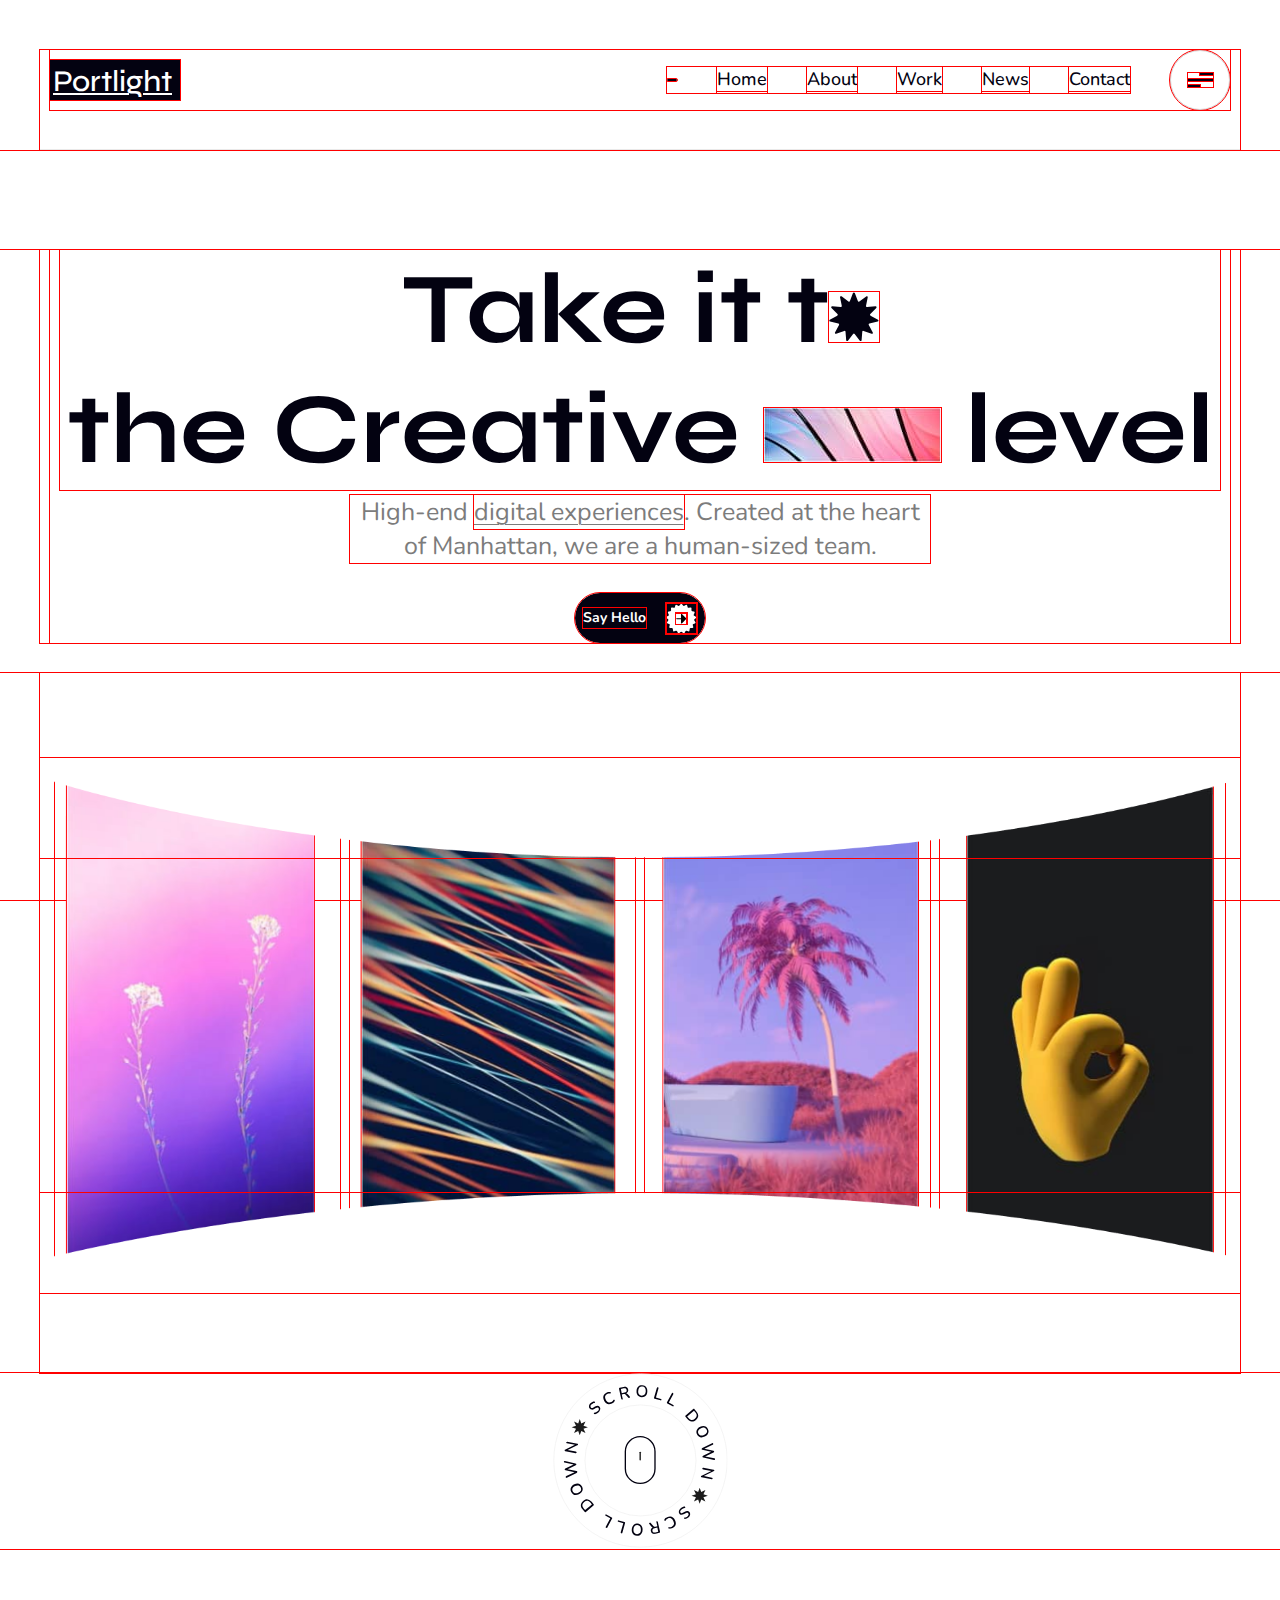
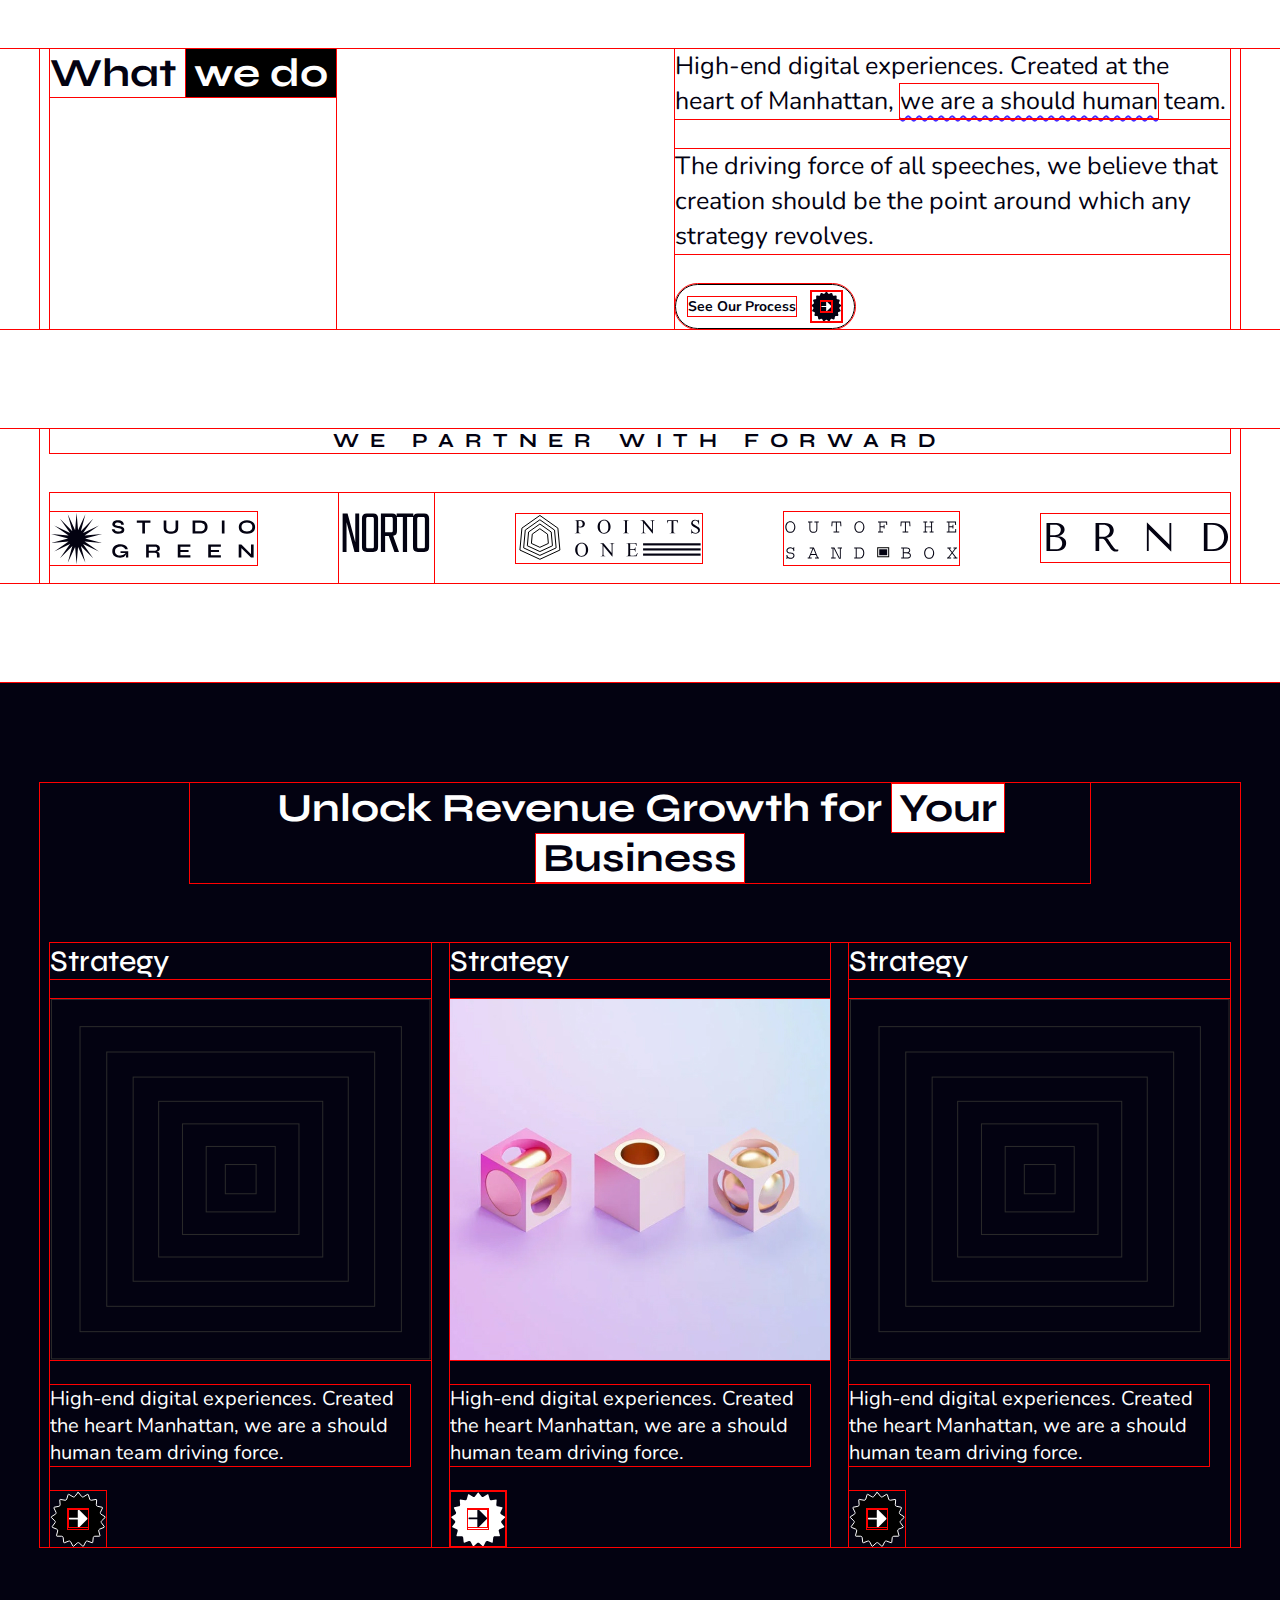
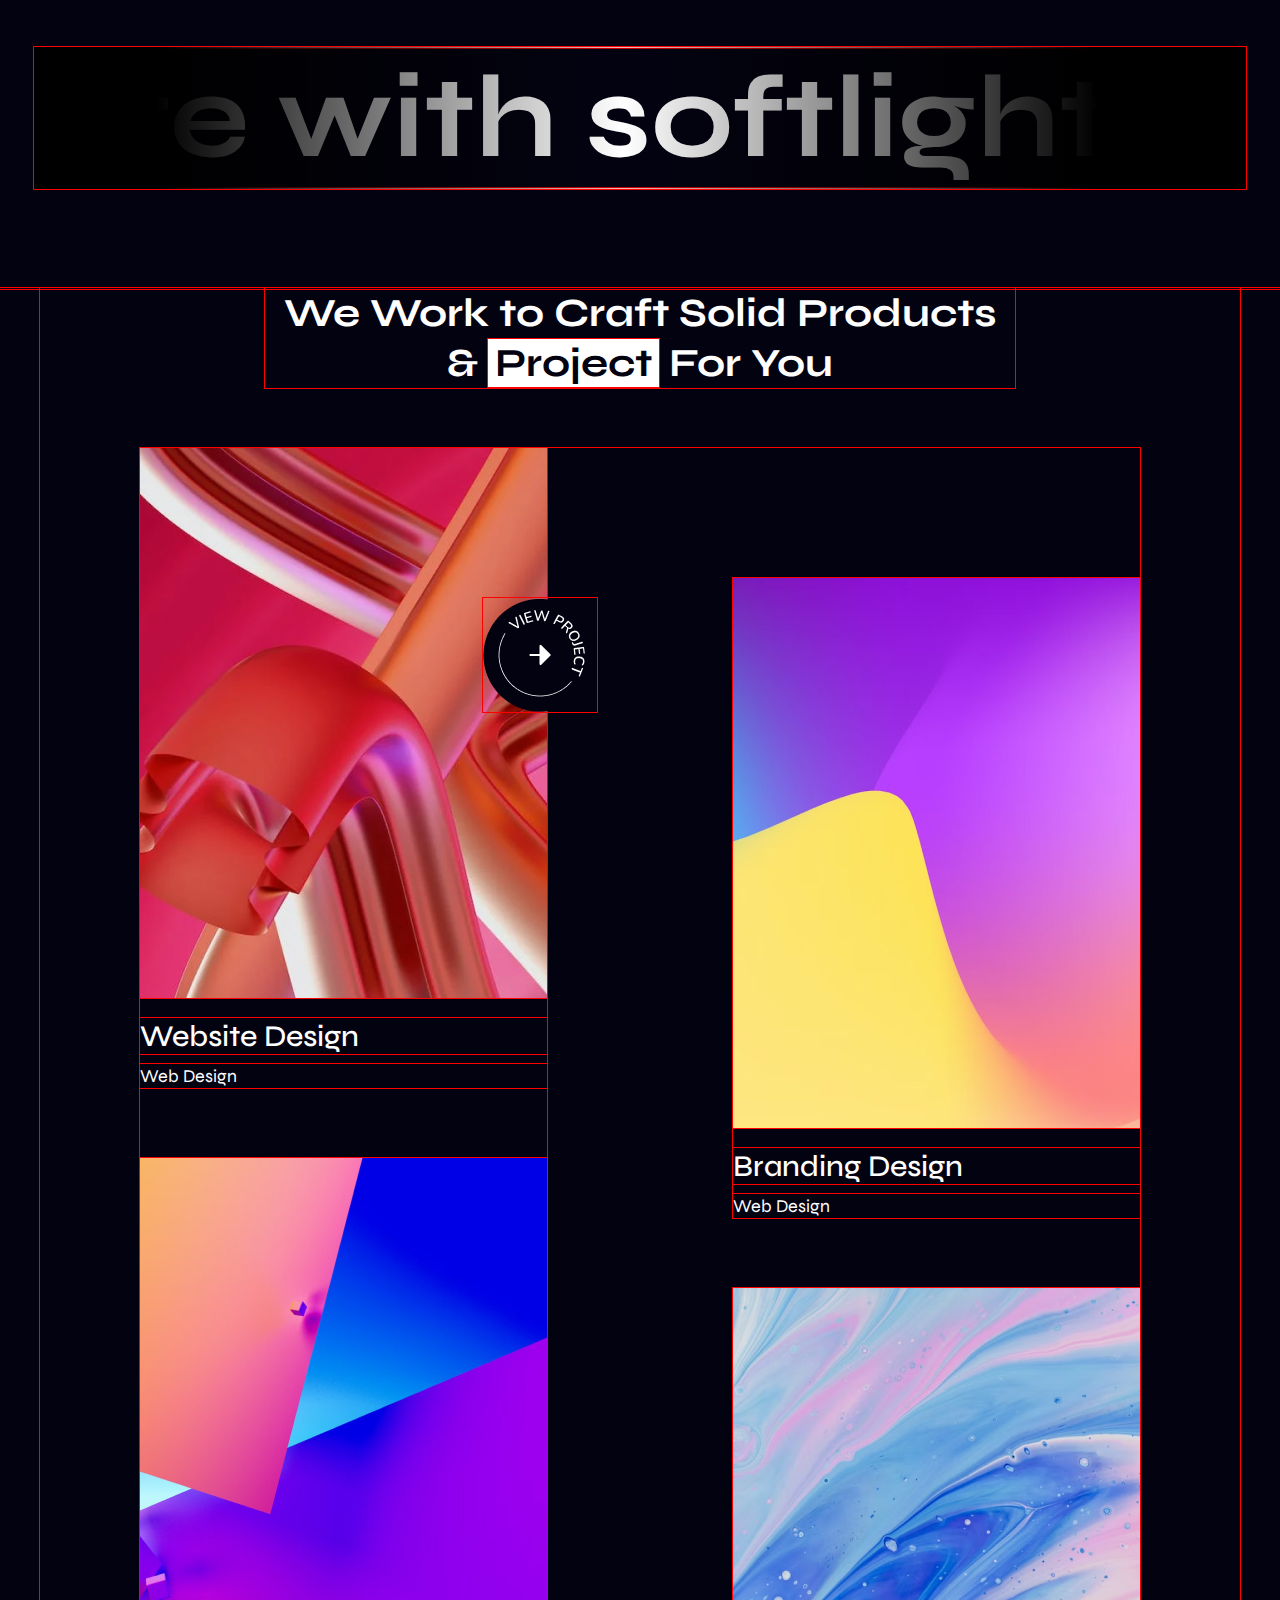
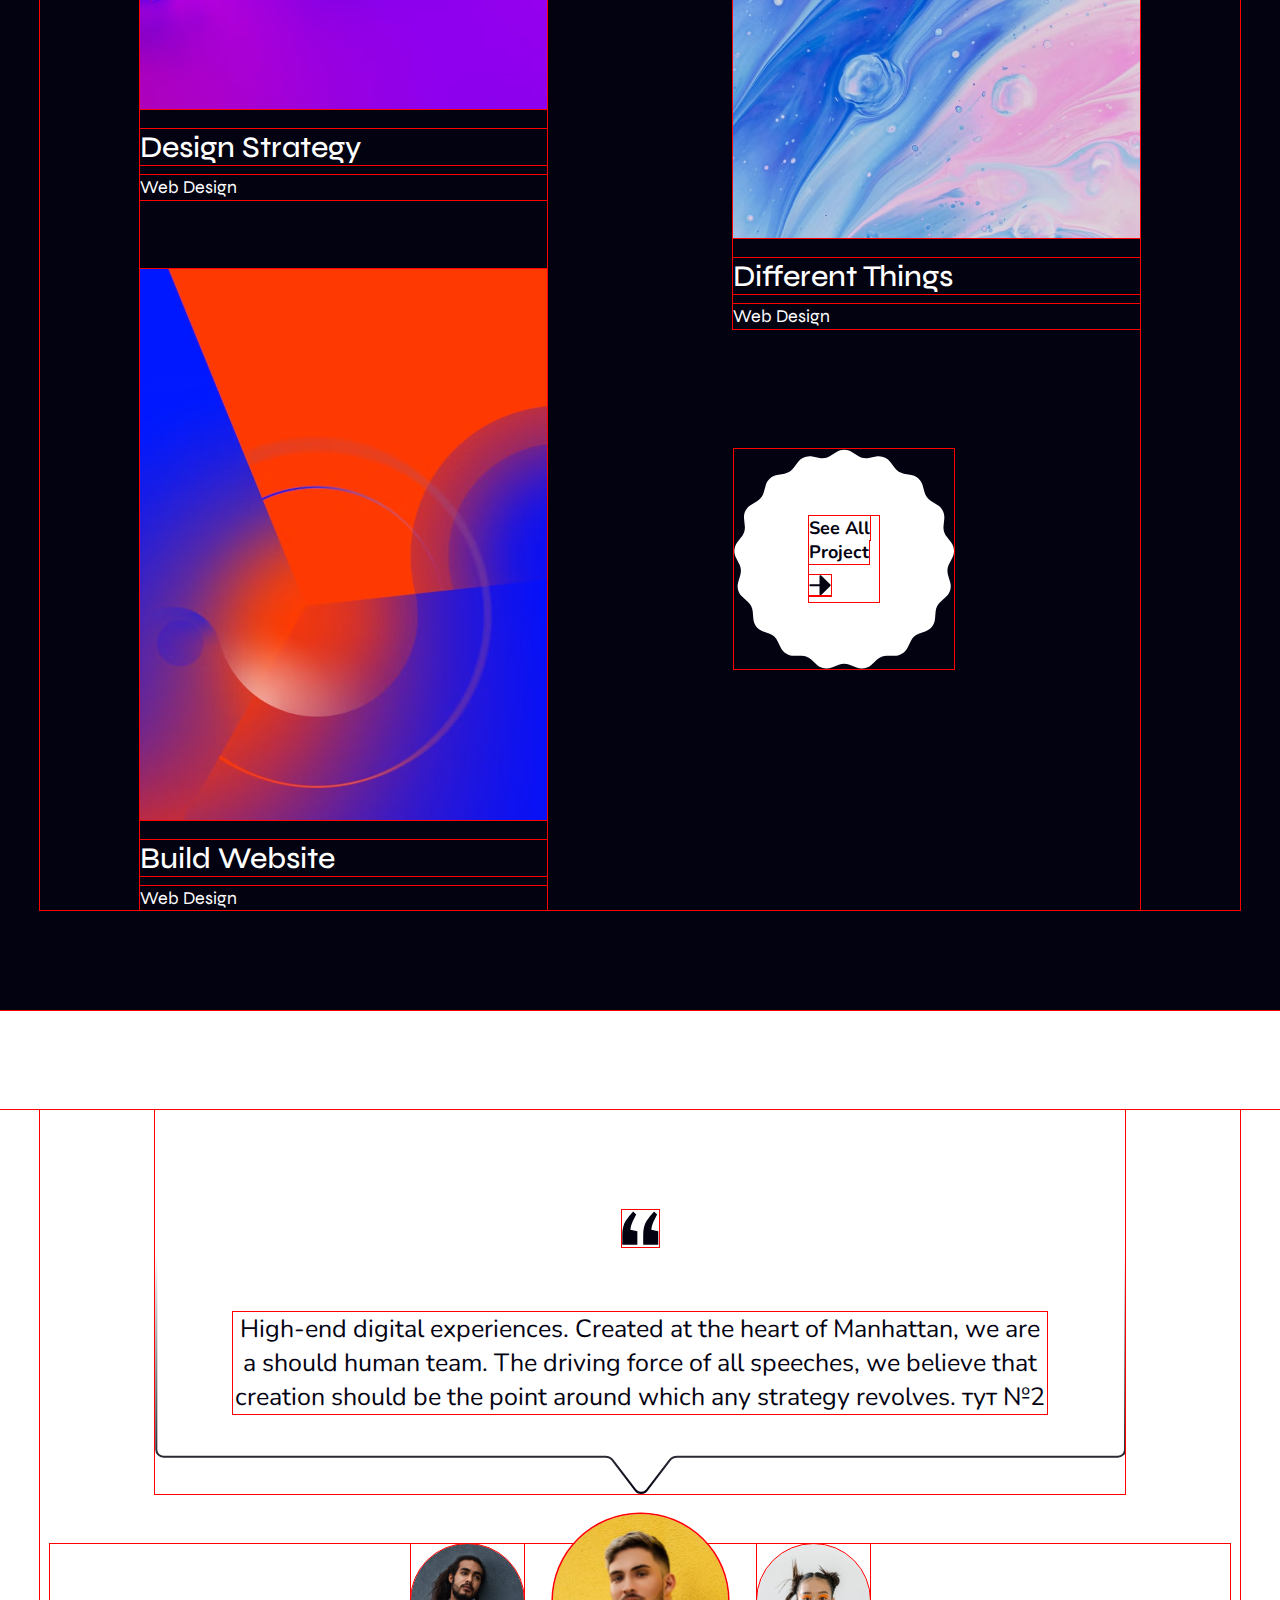
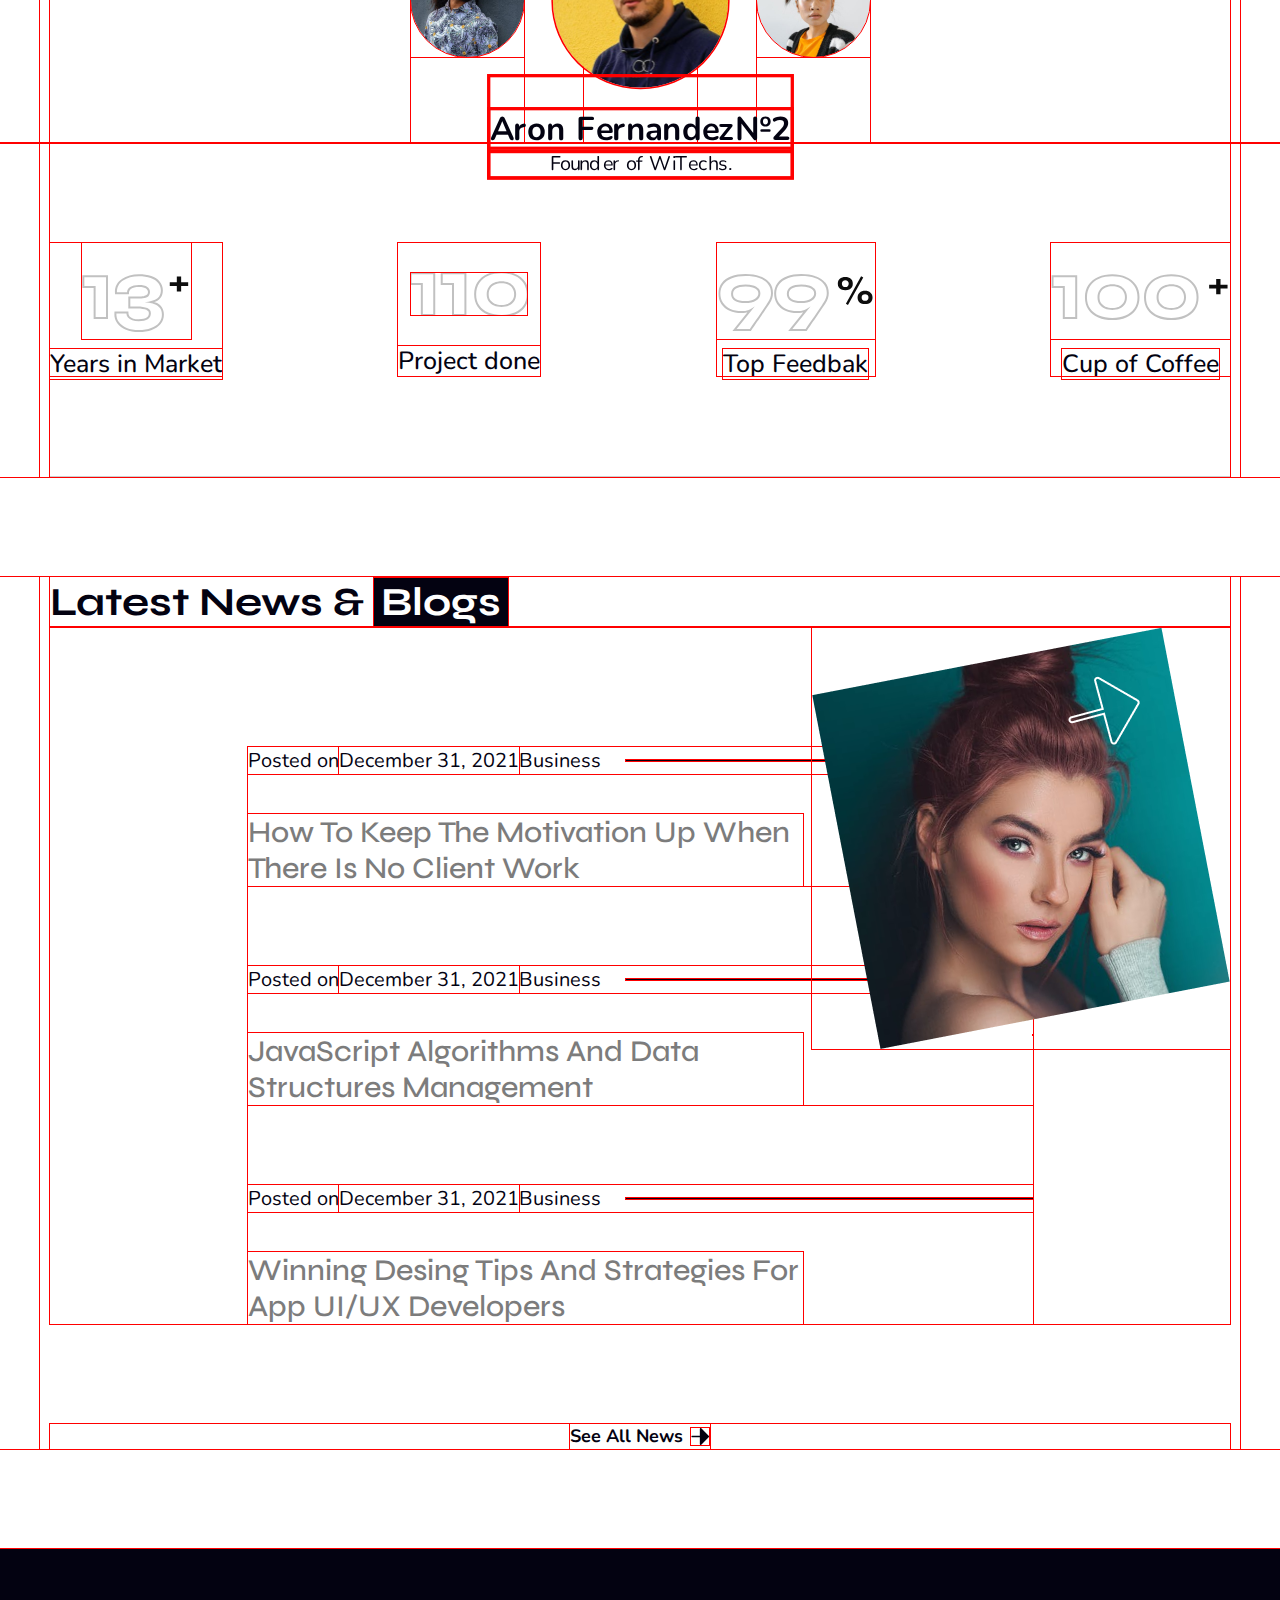
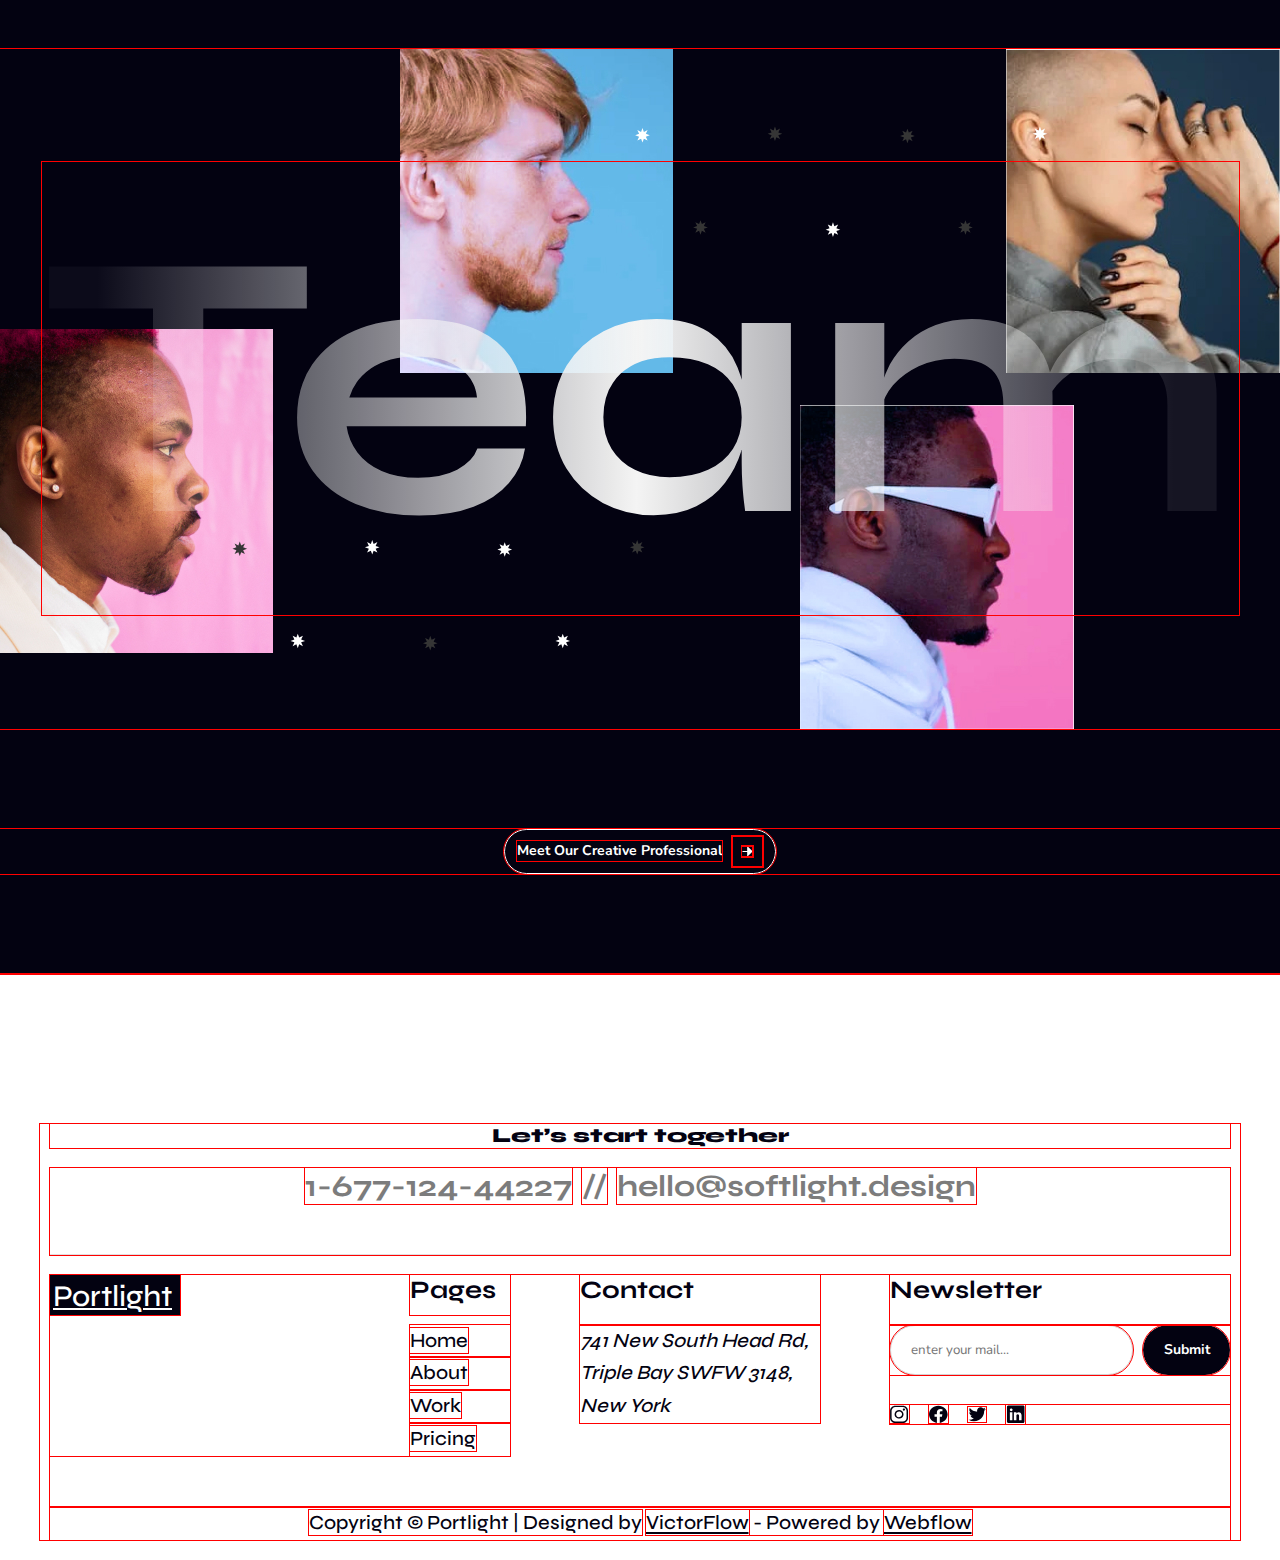
==== commit f9d2734e: "0.1." ====
--- a/index.html
+++ b/index.html
@@ -103,35 +103,37 @@
       </header>
       <main class="main">
         <section class="main-top">
-          <div class="main-top__top">
-            <h1 class="main-top__title">
-              Take it t<span class="main-top__title__star"
-                ><img src="img/svg/main-top__star-text.svg" alt="star text"
-              /></span>
-              <br />the Creative
-              <span class="main-top__title__space"
-                ><img
-                  src="img/jpg/main-top__text__space.jpg"
-                  alt="space gradient"
-              /></span>
-              level
-            </h1>
-            <p class="main-top__text">
-              High-end
-              <a href="#" class="main-top__text__link">digital experiences</a>.
-              Created at the heart of Manhattan, we are a human-sized team.
-            </p>
-            <a class="main-top__link link-default--large">
-              <span class="text-link">Say Hello</span>
-              <span class="bg__link-box">
-                <svg width="30" height="30" class="bg__link__img__star">
-                  <use xlink:href="#main-top__star__white"></use>
-                </svg>
-                <svg width="11" height="11" class="bg__link__img__dir">
-                  <use xlink:href="#dir__black"></use>
-                </svg>
-              </span>
-            </a>
+          <div class="container">
+            <div class="main-top__top">
+              <h1 class="main-top__title">
+                Take it t<span class="main-top__title__star"
+                  ><img src="img/svg/main-top__star-text.svg" alt="star text"
+                /></span>
+                <br />the Creative
+                <span class="main-top__title__space"
+                  ><img
+                    src="img/jpg/main-top__text__space.jpg"
+                    alt="space gradient"
+                /></span>
+                level
+              </h1>
+              <p class="main-top__text">
+                High-end
+                <a href="#" class="main-top__text__link">digital experiences</a
+                >. Created at the heart of Manhattan, we are a human-sized team.
+              </p>
+              <a class="main-top__link link-default--large">
+                <span class="text-link">Say Hello</span>
+                <span class="bg__link-box">
+                  <svg width="30" height="30" class="bg__link__img__star">
+                    <use xlink:href="#main-top__star__white"></use>
+                  </svg>
+                  <svg width="11" height="11" class="bg__link__img__dir">
+                    <use xlink:href="#dir__black"></use>
+                  </svg>
+                </span>
+              </a>
+            </div>
           </div>
           <!-- #region option -->
           <input
@@ -332,7 +334,9 @@
           <div class="container">
             <div class="about_inner">
               <div class="about__left">
-                <h2 class="about__title">What <span>we do</span></h2>
+                <h2 class="about__title black__title">
+                  What <span>we do</span>
+                </h2>
               </div>
               <div class="about__right">
                 <p>
@@ -934,10 +938,13 @@
               </ul>
             </div>
           </div>
-          <p class="footer__copyright">
-            Copyright © Portlight | Designed by
-            <a class="footer__copyright" href="#">VictorFlow</a> - Powered by
-            <a class="footer__copyright" href="#">Webflow</a>
+          <p class="footer__copyright__text footer__copyright">
+            <span>Copyright © Portlight | Designed by</span>
+            <span>
+              <a class="footer__copyright" href="#">VictorFlow</a>
+              - Powered by
+              <a class="footer__copyright" href="#">Webflow</a>
+            </span>
           </p>
         </div>
       </footer>
--- a/style/index-style/style.css
+++ b/style/index-style/style.css
@@ -16,9 +16,15 @@
   align-items: center;
   animation: btn__star__rotate 6s linear infinite;
 }
+.main-top__title__star img {
+  max-width: 5rem;
+}
 .main-top__title__space {
   display: inline-flex;
   align-items: center;
+}
+.main-top__title__space img {
+  max-width: 17.7rem;
 }
 .main-top__text {
   font-size: var(--font-size-text25);
@@ -455,6 +461,8 @@
   justify-content: space-between;
 }
 .about__title {
+  text-align: left;
+  color: var(--color-black);
   font-family: "Syne", sans-serif;
   font-size: var(--font-size-section-title);
   font-weight: 700;
@@ -613,6 +621,7 @@
   max-width: 1000px;
   flex-wrap: wrap;
   gap: 70px 0;
+  margin: 0 auto;
 }
 .project__item {
   display: flex;
@@ -828,6 +837,7 @@
   justify-content: space-between;
   border-bottom: 1px solid #cecece;
   padding: 100px 0;
+  gap: 20px;
 }
 .experience__item {
   display: flex;
@@ -1031,4 +1041,340 @@
     scale: 0.9;
   }
 }
+@media (max-width: 1210px) {
+  .main-top__bottom {
+    display: none;
+  }
+
+  .partner__inner {
+    gap: 30px;
+    flex-wrap: wrap;
+  }
+  .unlock__inner {
+    gap: 15px;
+  }
+  .unlock__item__img {
+    width: clamp(200px, 30vw, 380px);
+  }
+  .comment__box {
+    background-size: clamp(200px, 83.3vw, 985px);
+    width: auto;
+    max-width: 985px;
+    padding-top: 20px;
+    justify-content: start;
+    height: 33vw;
+  }
+  .comment__img {
+    margin-top: 4vw;
+  }
+  .comment__slider {
+    gap: 30px;
+  }
+  .comment__item__list {
+    margin-top: 10px;
+  }
+  .comment__item__list__name {
+    font-size: 0.7rem;
+  }
+  .comment__desc {
+    bottom: 10vw;
+  }
+  .comment__item__desc {
+    font-size: 0.5rem;
+  }
+  .comment__slider__img {
+    width: 70px;
+  }
+  .comment__checkbox1:checked ~ .comment__slider {
+    transform: translateX(100px);
+  }
+  .comment__checkbox2:checked ~ .comment__slider {
+    transform: translateX(0);
+  }
+  .comment__checkbox3:checked ~ .comment__slider {
+    transform: translateX(-100px);
+  }
+  .blog__inner {
+    padding-top: 50px;
+  }
+  .blog-right img {
+    max-width: 300px;
+  }
+  .blog-left {
+    gap: 40px;
+  }
+  .blog-left__item {
+    gap: 20px;
+  }
+  .blog-left__text {
+    font-size: 1.8rem;
+  }
+  .blog-left__title {
+    font-size: 2.2rem;
+    max-width: 400px;
+  }
+  .blog-left__text-line {
+    max-width: 300px;
+  }
+  .team__top {
+    background: url(../../img/svg/bg_team.svg) center center no-repeat,
+      url(../../img/jpg/team1.jpg) left 32vw no-repeat,
+      url(../../img/jpg/team2.jpg) 32vw top no-repeat,
+      url(../../img/jpg/team3.jpg) 62vw bottom no-repeat,
+      url(../../img/jpg/team4.jpg) right top no-repeat;
+    background-size: clamp(50px, 22vw, 270px), clamp(50px, 22vw, 270px),
+      clamp(50px, 22vw, 270px), clamp(50px, 22vw, 270px);
+    max-height: 62vw;
+  }
+  .team__title {
+    font-size: clamp(1.8rem, 31vw, 37.8rem);
+  }
+}
+@media (max-width: 992px) {
+  .partner__inner {
+    max-width: 750px;
+    justify-content: center;
+    margin: 0 auto;
+  }
+  .comment__desc {
+    font-size: 2rem;
+    bottom: 50px;
+  }
+  .comment__box {
+    max-width: 600px;
+    background-size: 600px;
+    height: auto;
+    padding: 0;
+  }
+  .blog-right img {
+    max-width: 200px;
+  }
+  .build__text {
+    font-size: 8rem;
+  }
+  @keyframes build__box-text {
+    0% {
+      transform: translateX(2500px);
+    }
+    100% {
+      transform: translateX(-2500px);
+    }
+  }
+}
+@media (max-width: 850px) {
+  .project__item__img {
+    max-width: 400px;
+  }
+  .project__inner {
+    gap: 30px;
+    flex-direction: column;
+    flex-wrap: nowrap;
+    align-items: center;
+  }
+  .project__item:nth-child(2) {
+    margin-top: 0px;
+  }
+  .project__item:nth-child(3) {
+    margin-top: 0px;
+  }
+  .project__item:nth-child(5) {
+    margin-top: 0px;
+  }
+  .project__link {
+    top: 70px;
+    right: -50px;
+  }
+  .project__link img {
+    max-width: 100px;
+  }
+}
+@media (max-width: 800px) {
+  .main-top__title {
+    font-size: 7rem;
+  }
+  .main-top__rotate {
+    transform: scale(0.7);
+  }
+  .about_inner {
+    gap: 30px;
+    max-width: 650px;
+    margin: 0 auto;
+  }
+  .about__right p {
+    font-size: 1.5rem;
+    max-width: 350px;
+  }
+  .experience__inner {
+    flex-wrap: wrap;
+    justify-content: center;
+    gap: 10px 6vw;
+    max-width: 500px;
+    margin: 0 auto;
+  }
+  .comment__desc {
+    font-size: 1.4rem;
+    bottom: 40px;
+    max-width: 400px;
+  }
+  .comment__box {
+    max-width: 400px;
+    background-size: 400px;
+    height: auto;
+    padding: 0;
+  }
+  .comment__img {
+    max-width: 16px;
+    margin-top: 2vw;
+  }
+}
+@media (max-width: 725px) {
+  .unlock__inner {
+    flex-direction: column;
+  }
+  .unlock__item__img {
+    width: 80%;
+  }
+  .build__text {
+    font-size: 6rem;
+  }
+  @keyframes build__box-text {
+    0% {
+      transform: translateX(1200px);
+    }
+    100% {
+      transform: translateX(-1200px);
+    }
+  }
+  .blog-left__title {
+    font-size: 1.6rem;
+    max-width: 300px;
+  }
+  .blog-left__text {
+    font-size: 1.3rem;
+  }
+  .blog-left__text-line {
+    max-width: 160px;
+  }
+  .blog-right img {
+    max-width: 140px;
+  }
+  .blog__link-box {
+    margin: 40px 0;
+  }
+}
+@media (max-width: 500px) {
+  .main-top__title {
+    font-size: 4rem;
+  }
+  .main-top__link {
+    max-width: 80px;
+  }
+  .main-top__title__space img {
+    max-width: 100px;
+  }
+  .main-top__title__star img {
+    max-width: 30px;
+  }
+  .main-top__text {
+    font-size: 2rem;
+  }
+  .about__link {
+    max-width: 150px;
+  }
+  .partner__title {
+    font-size: 1.8rem;
+  }
+  .unlock__item__title {
+    font-size: 2.5rem;
+  }
+  .unlock__item__text {
+    font-size: 1.6rem;
+  }
+  .project__item__img {
+    max-width: 250px;
+  }
+  .project__item__title {
+    font-size: 2.3rem;
+  }
+  .project__item__desc {
+    font-size: 1.4rem;
+  }
+  .project__link img {
+    max-width: 70px;
+  }
+  .project__link {
+    right: -20px;
+  }
+  .build__text {
+    font-size: 4.5rem;
+  }
+  @keyframes build__box-text {
+    0% {
+      transform: translateX(900px);
+    }
+    100% {
+      transform: translateX(-900px);
+    }
+  }
+  .blog-left__title {
+    font-size: 1.3rem;
+    max-width: 220px;
+  }
+  .blog-left__text {
+    font-size: 1rem;
+  }
+  .blog-left__text-line {
+    max-width: 100px;
+  }
+  .blog-right img {
+    max-width: 120px;
+  }
+  .blog__link {
+    font-size: 1.3rem;
+  }
+  .blog__link svg {
+    height: 10px;
+  }
+  .experience__text {
+    font-size: 1.8rem;
+  }
+  .experience__inner {
+    max-width: 300px;
+  }
+  .experience__img {
+    width: 90px;
+  }
+  .experience__item {
+    height: auto;
+    gap: 10px;
+  }
+}
+@media (max-width: 425px) {
+  .comment__desc {
+    font-size: 0.9rem;
+    bottom: 20px;
+    max-width: 400px;
+  }
+  .comment__box {
+    max-width: 250px;
+    background-size: 250px;
+    height: auto;
+    padding: 0;
+  }
+  .comment__img {
+    max-width: 16px;
+    margin-top: 2vw;
+  }
+  .build__text {
+    font-size: 3.5rem;
+  }
+  @keyframes build__box-text {
+    0% {
+      transform: translateX(800px);
+    }
+    100% {
+      transform: translateX(-8 00px);
+    }
+  }
+}
 /* #endregion media */
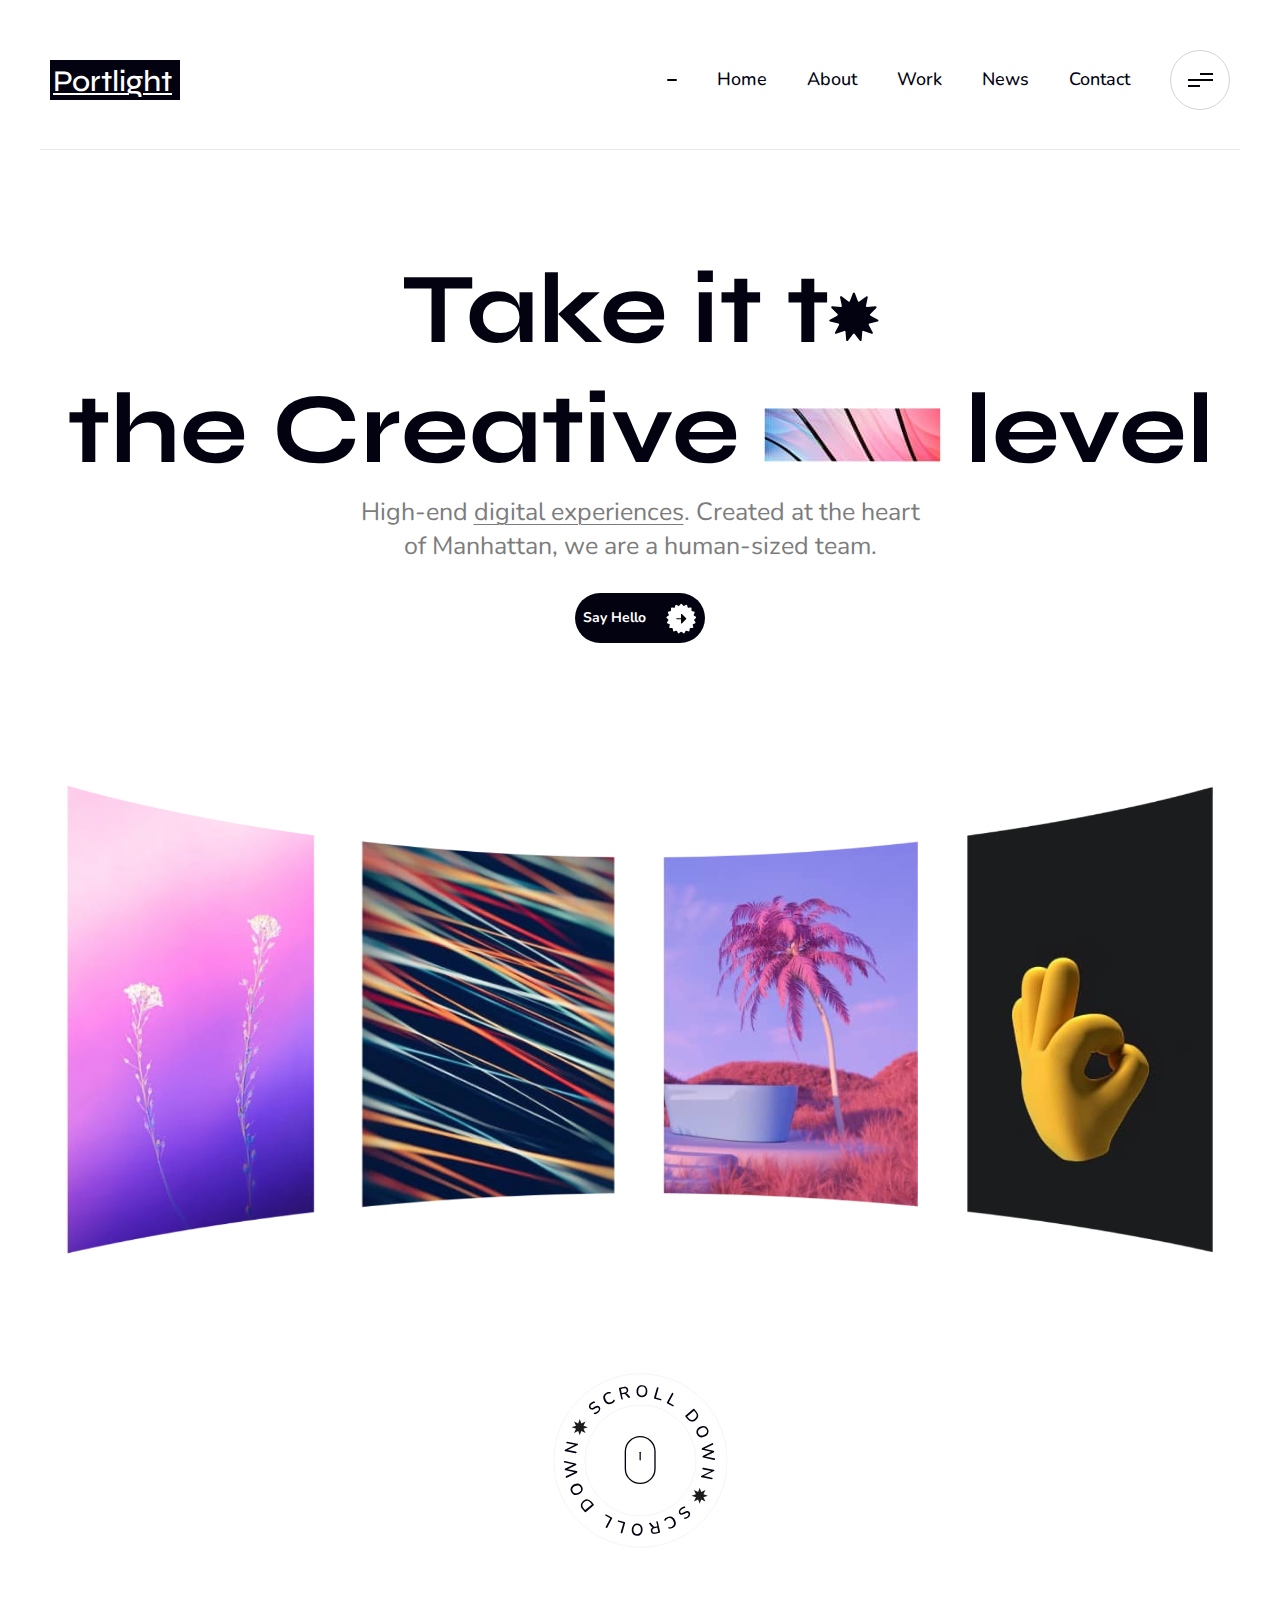
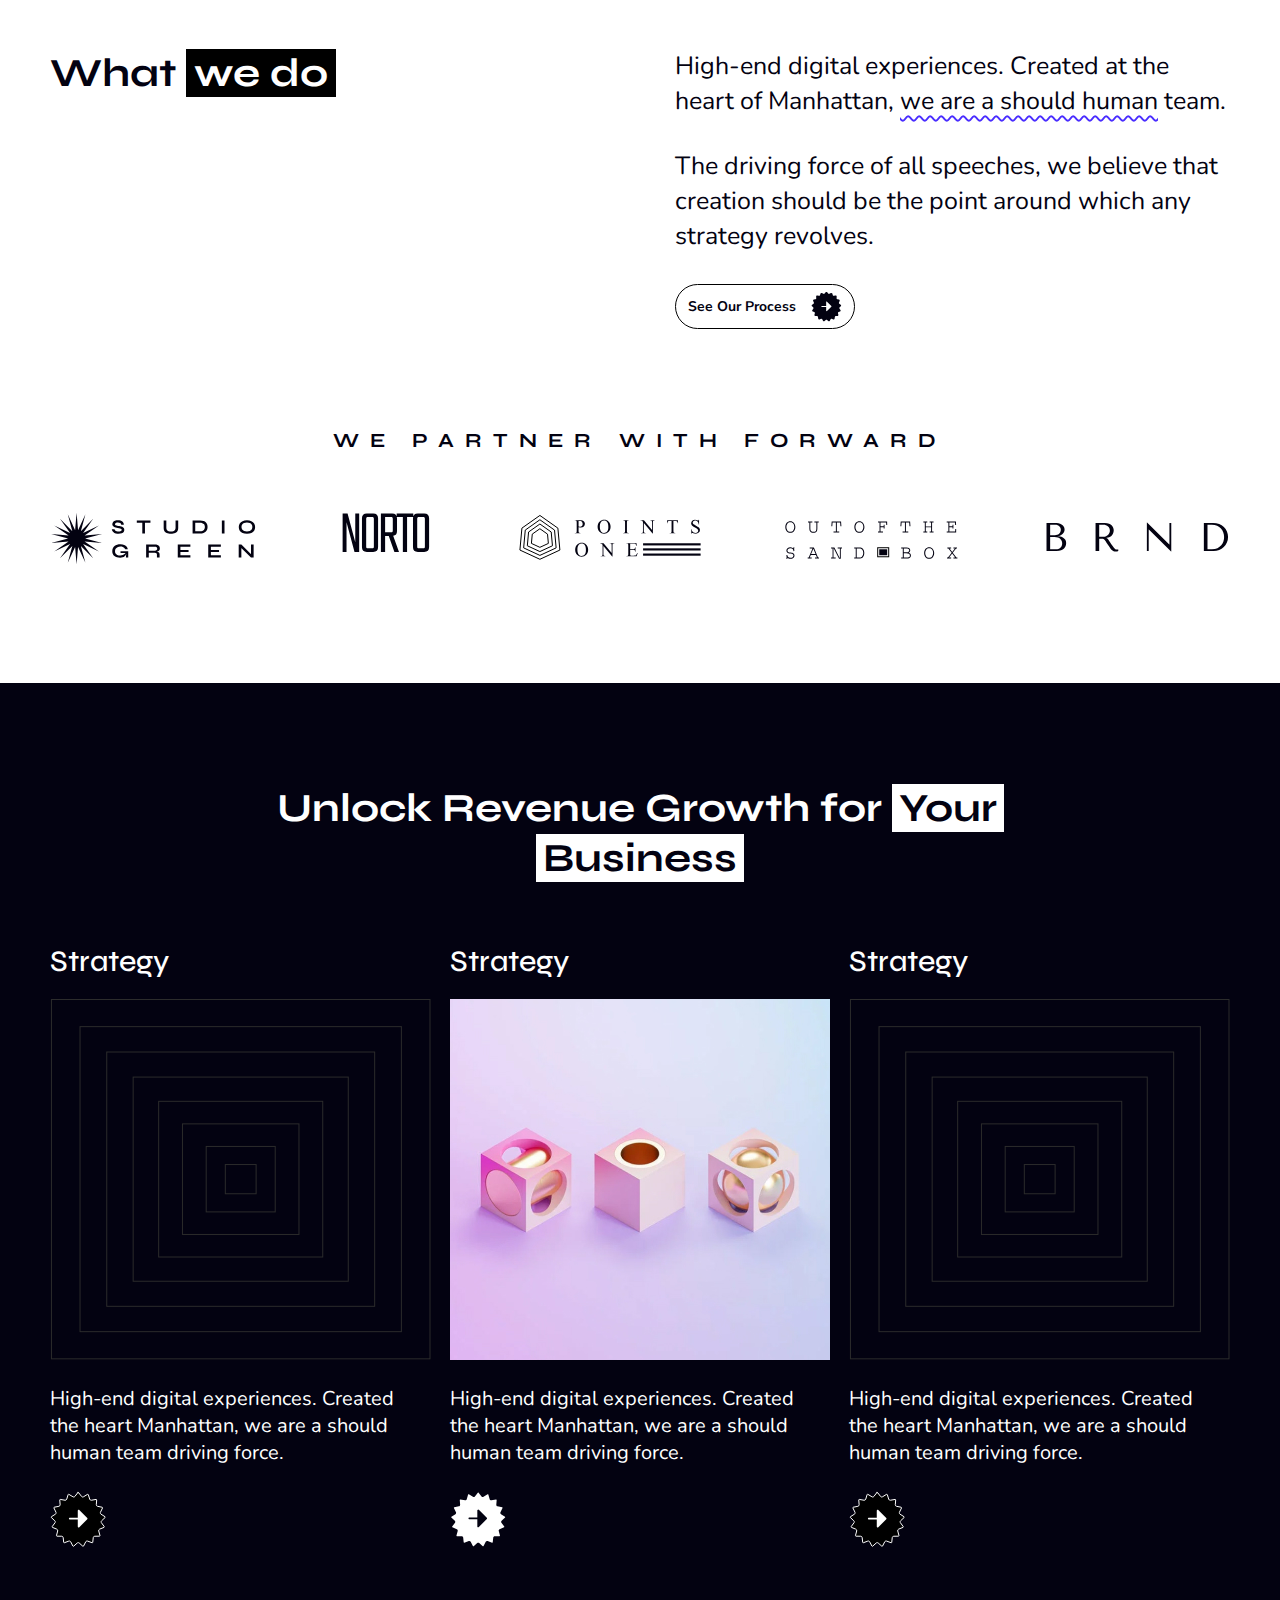
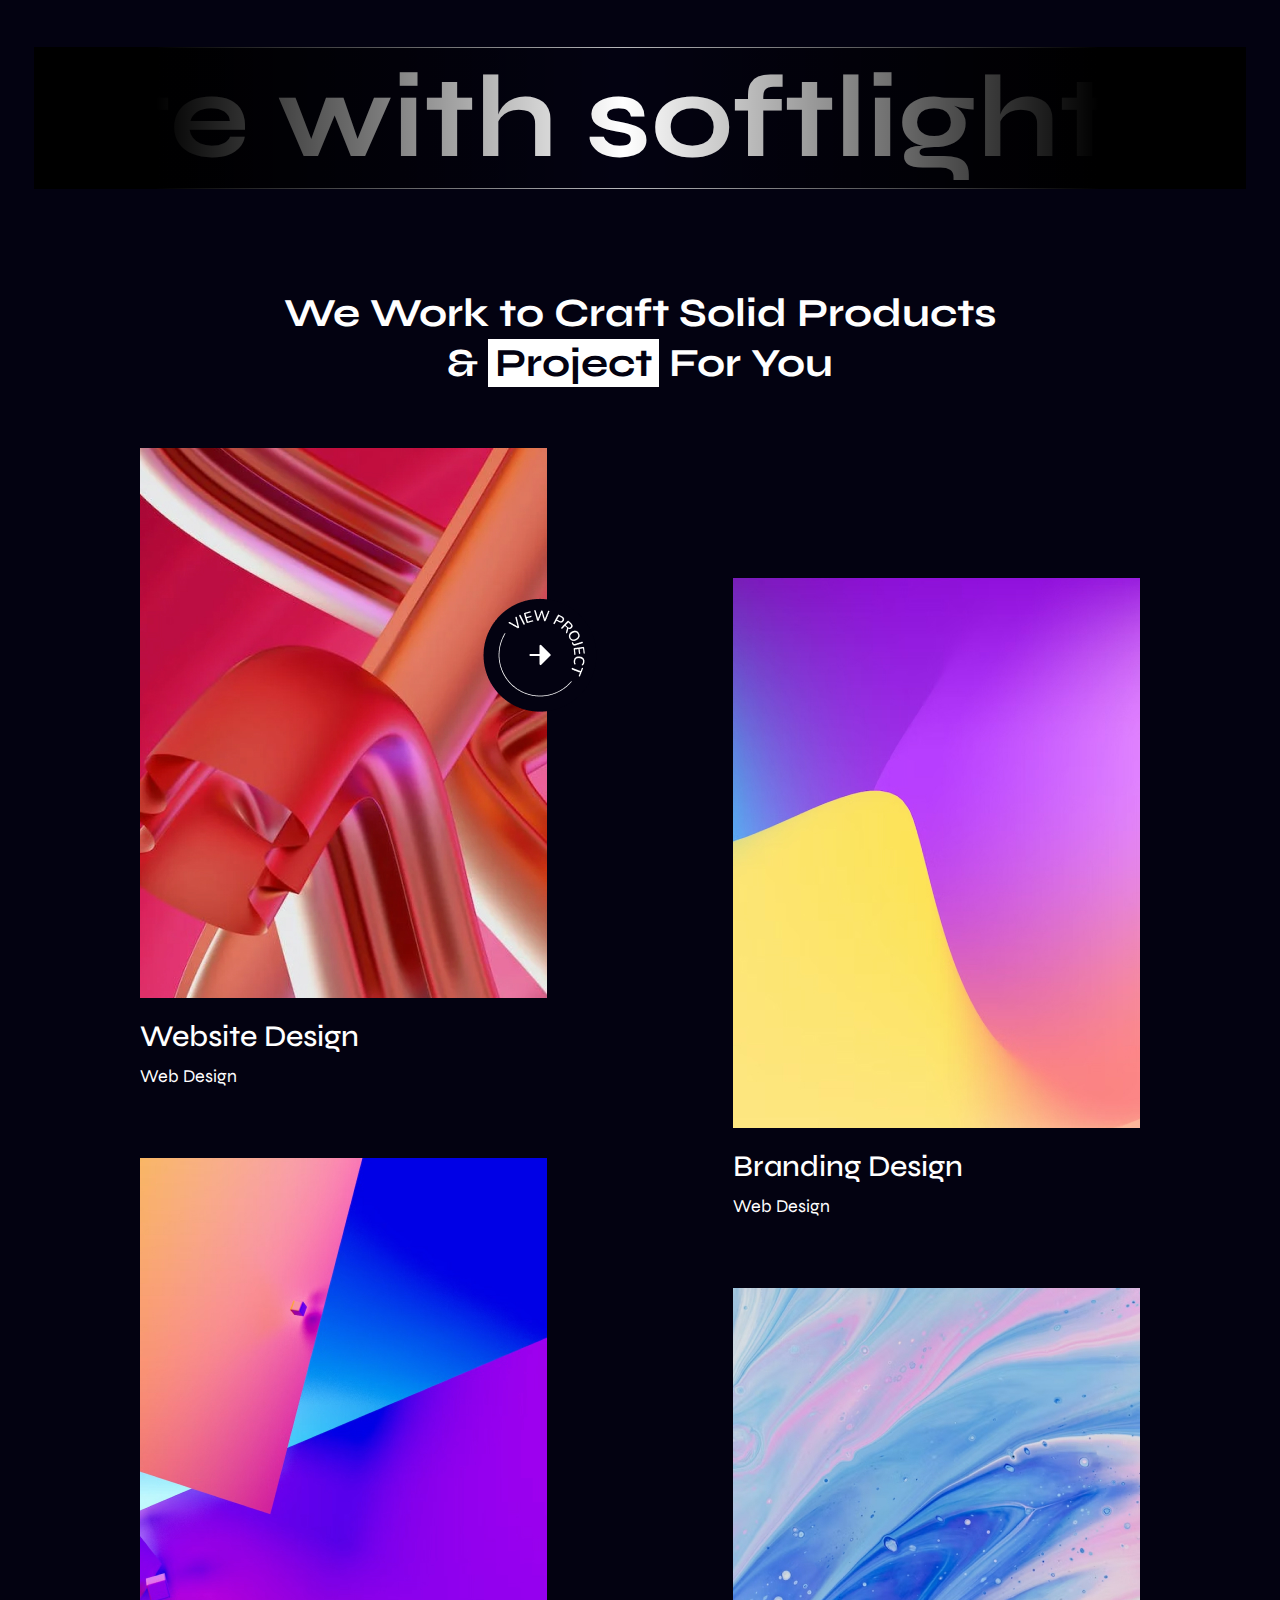
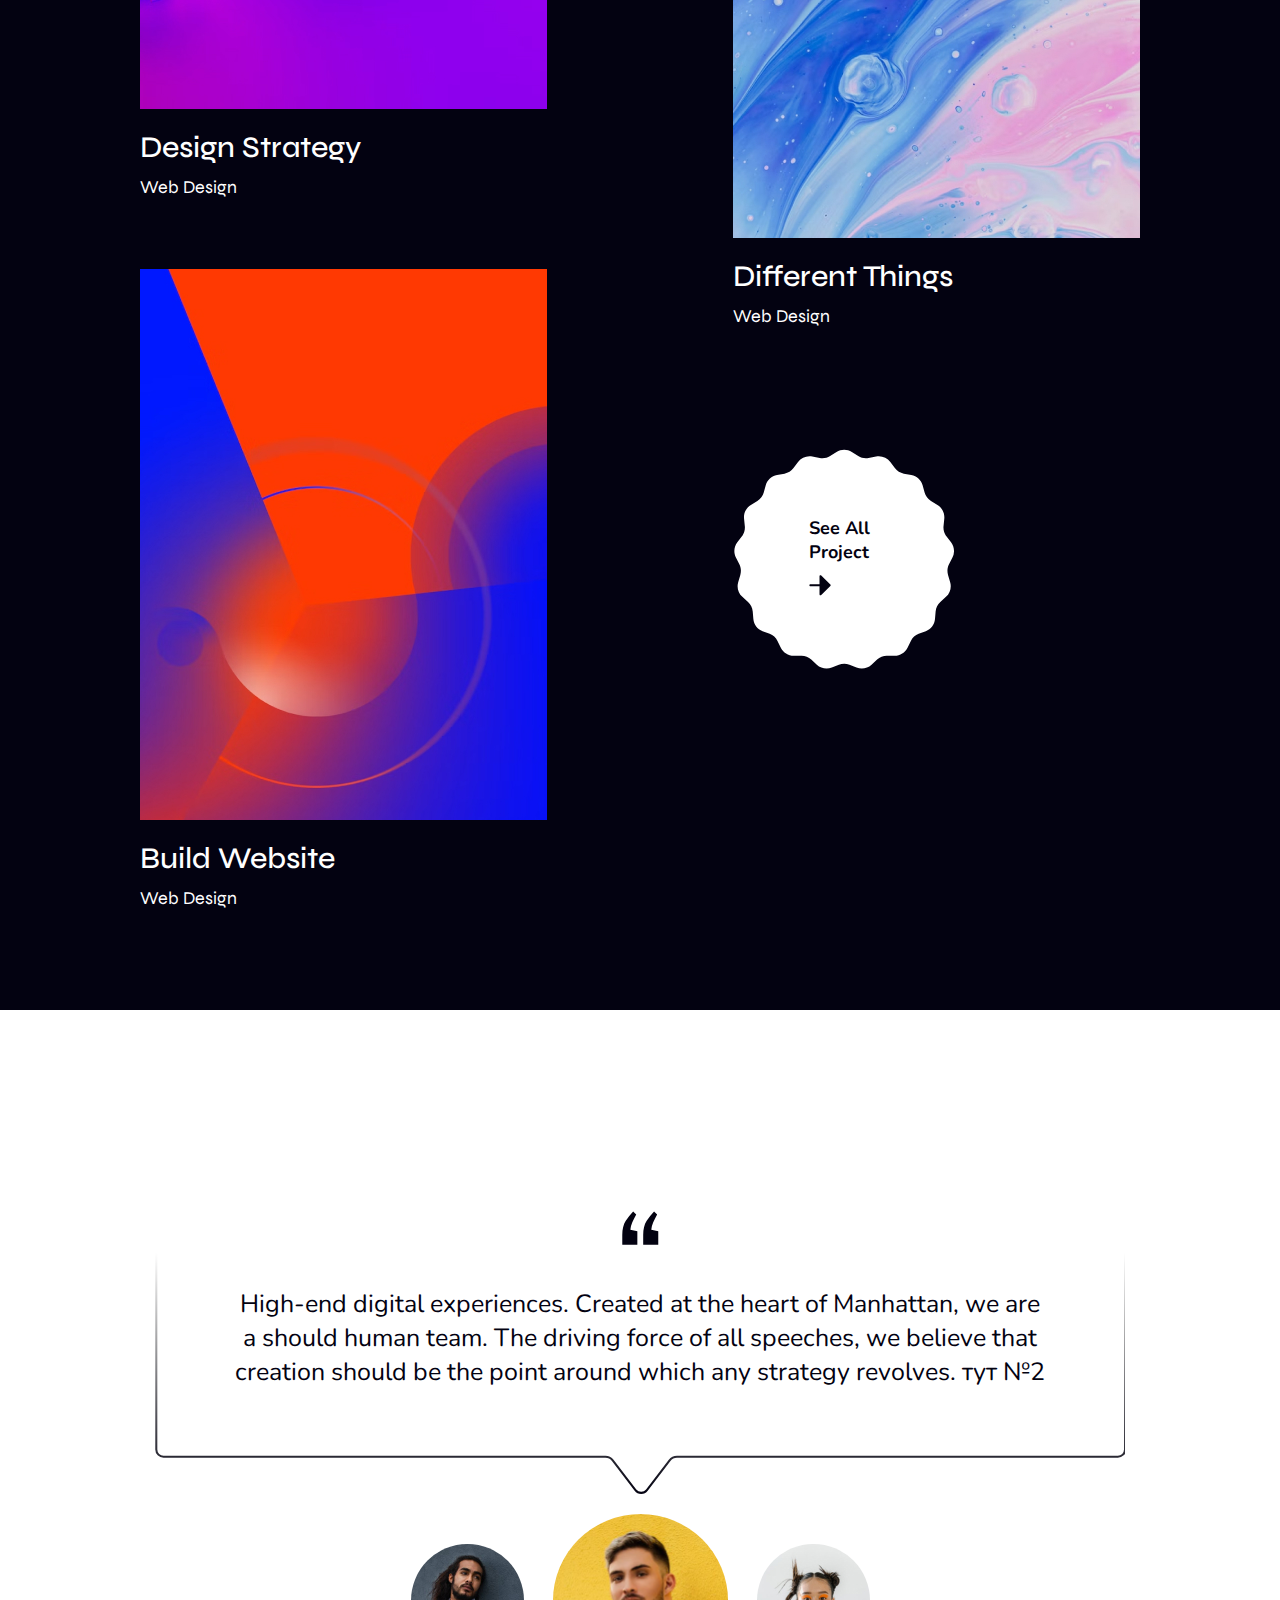
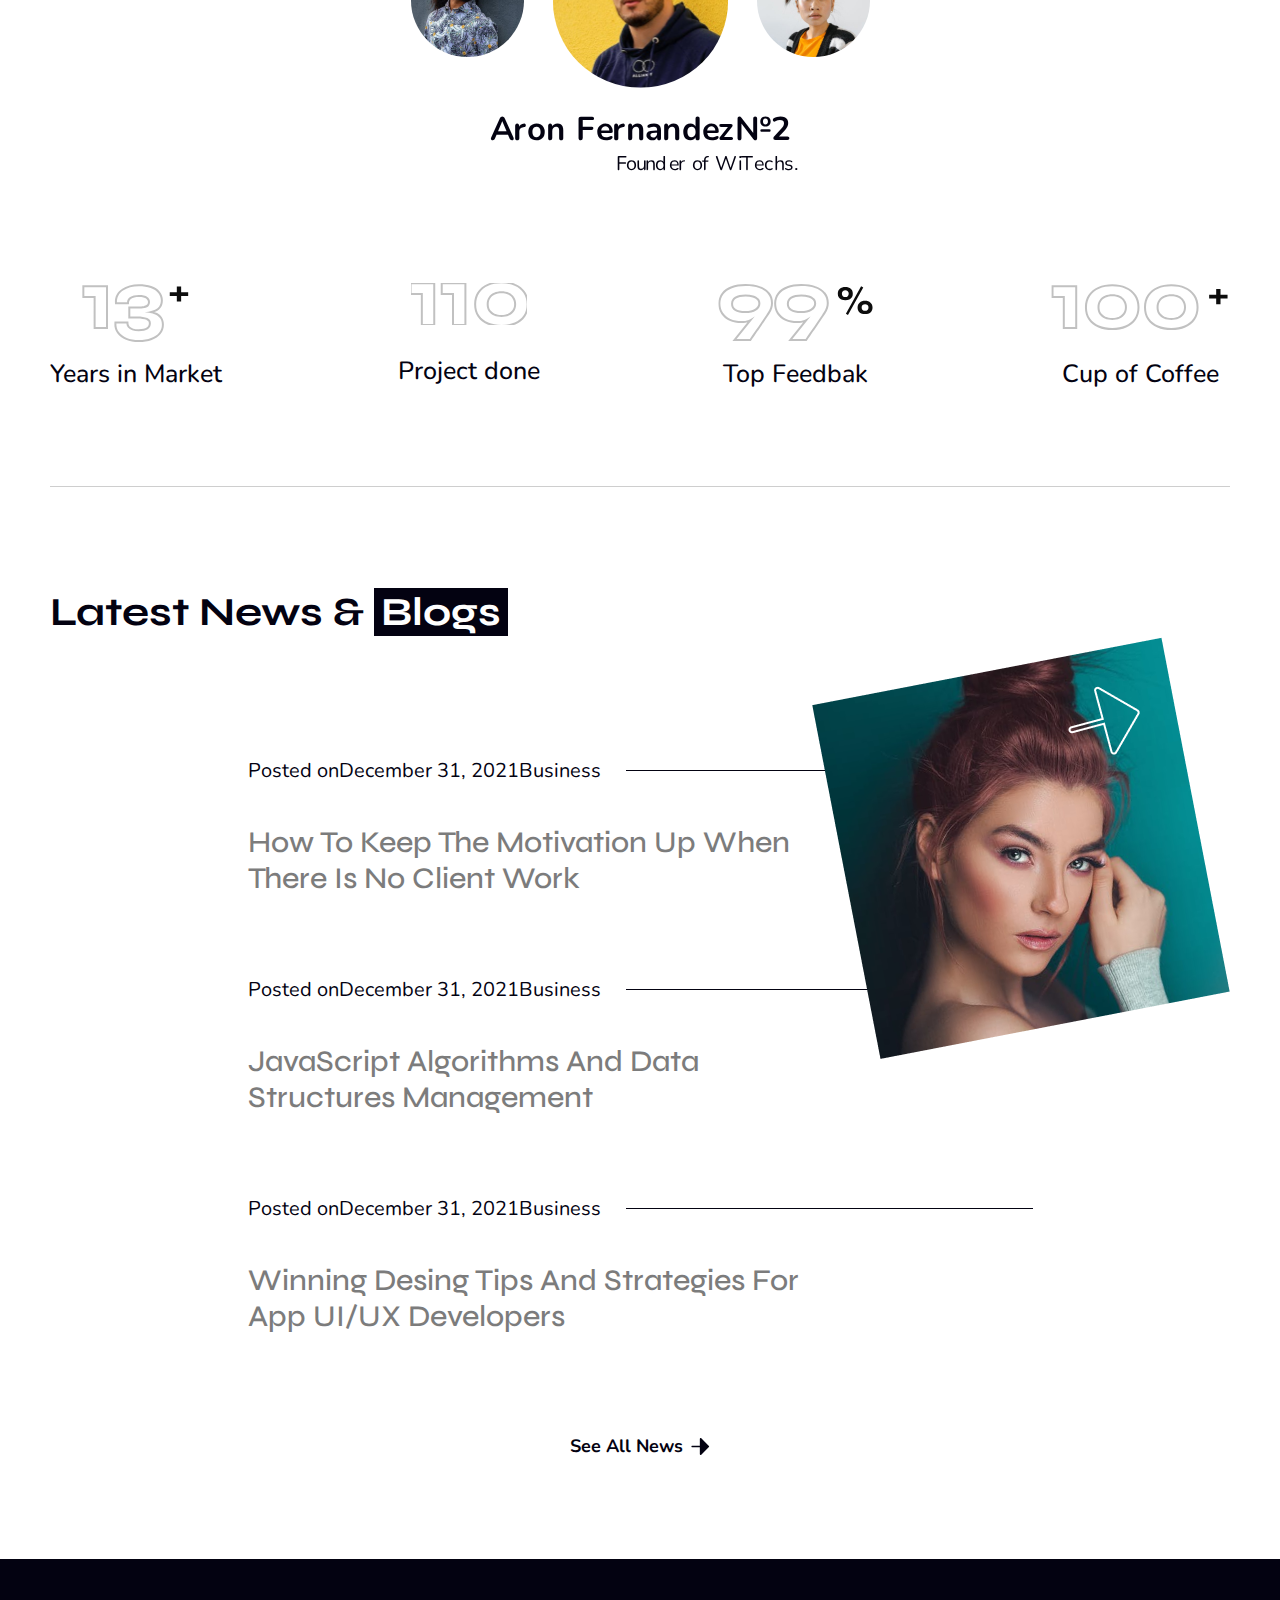
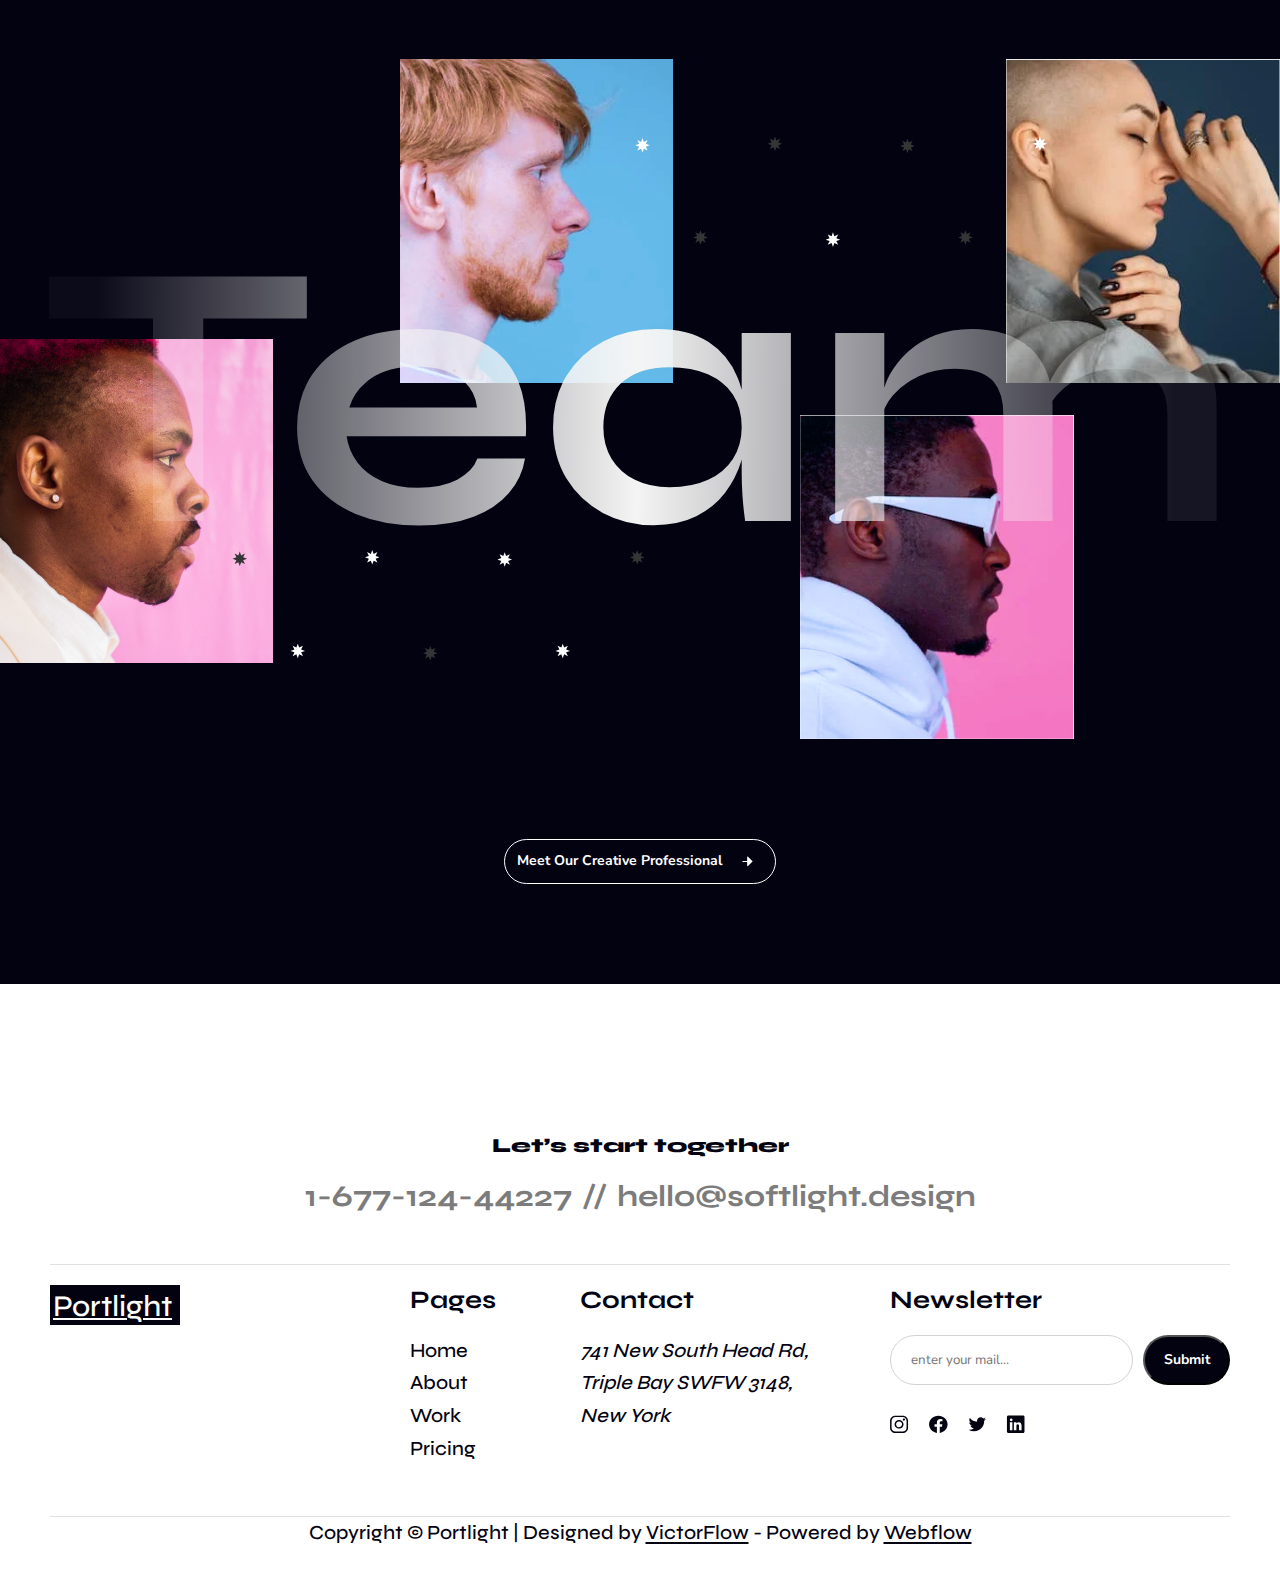
==== commit 91050550: "0.1.7" ====
--- a/index.html
+++ b/index.html
@@ -76,10 +76,12 @@
                 <a href="#" class="header__list__link"></a>
               </li>
               <li class="header__list__item">
-                <a href="#" class="header__list__link">Home</a>
+                <a href="index.html" class="header__list__link">Home</a>
               </li>
               <li class="header__list__item">
-                <a href="#" class="header__list__link">About</a>
+                <a href="pages/About/about.html" class="header__list__link"
+                  >About</a
+                >
               </li>
               <li class="header__list__item">
                 <a href="#" class="header__list__link">Work</a>
@@ -865,14 +867,16 @@
           </address>
           <div class="footer__inner">
             <nav class="footer__nav">
-              <a href="#" class="logo footer__logo">Portlight</a>
+              <a href="index.html" class="logo footer__logo">Portlight</a>
               <h4 class="footer__nav__title">Pages</h4>
               <ul class="footer__list">
                 <li class="footer__list__item">
-                  <a href="#" class="footer__list__link"> Home </a>
+                  <a href="index.html" class="footer__list__link"> Home </a>
                 </li>
                 <li class="footer__list__item">
-                  <a href="#" class="footer__list__link"> About </a>
+                  <a href="pages/About/about.html" class="footer__list__link">
+                    About
+                  </a>
                 </li>
                 <li class="footer__list__item">
                   <a href="#" class="footer__list__link"> Work </a>
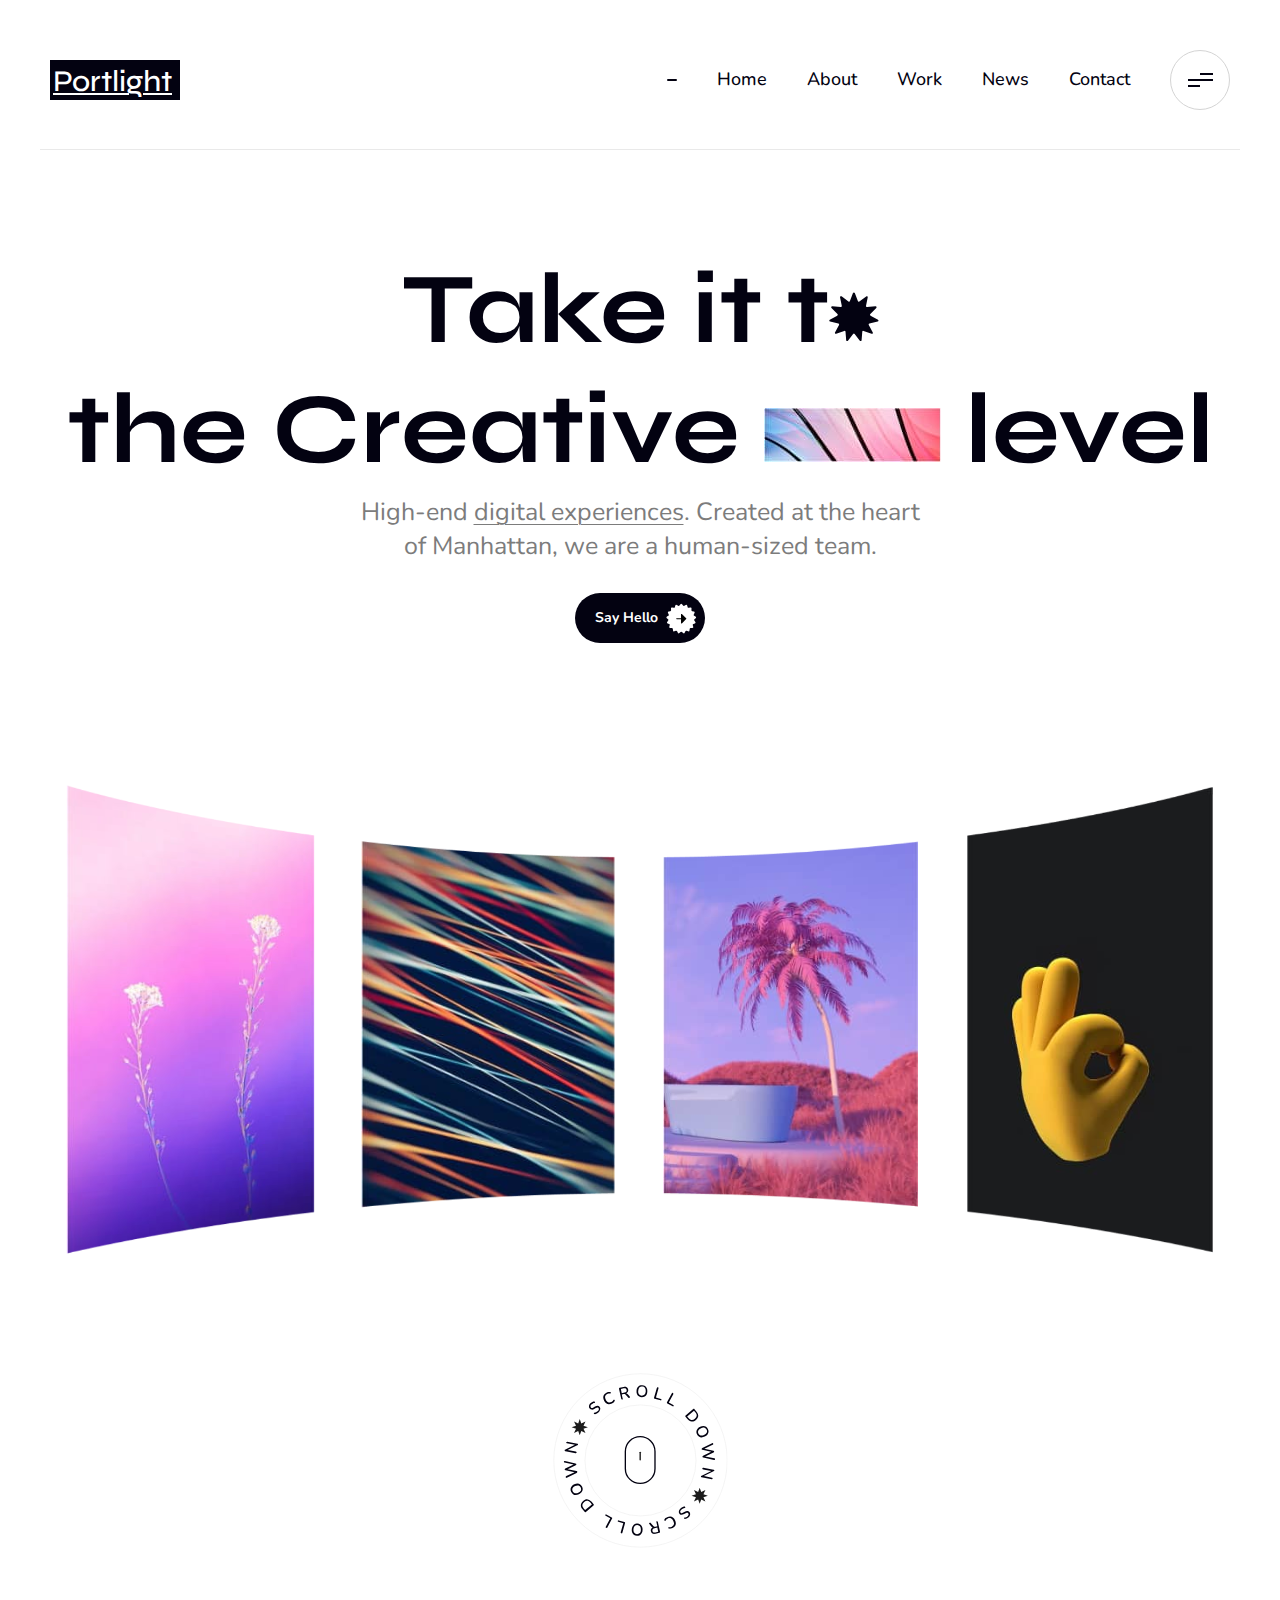
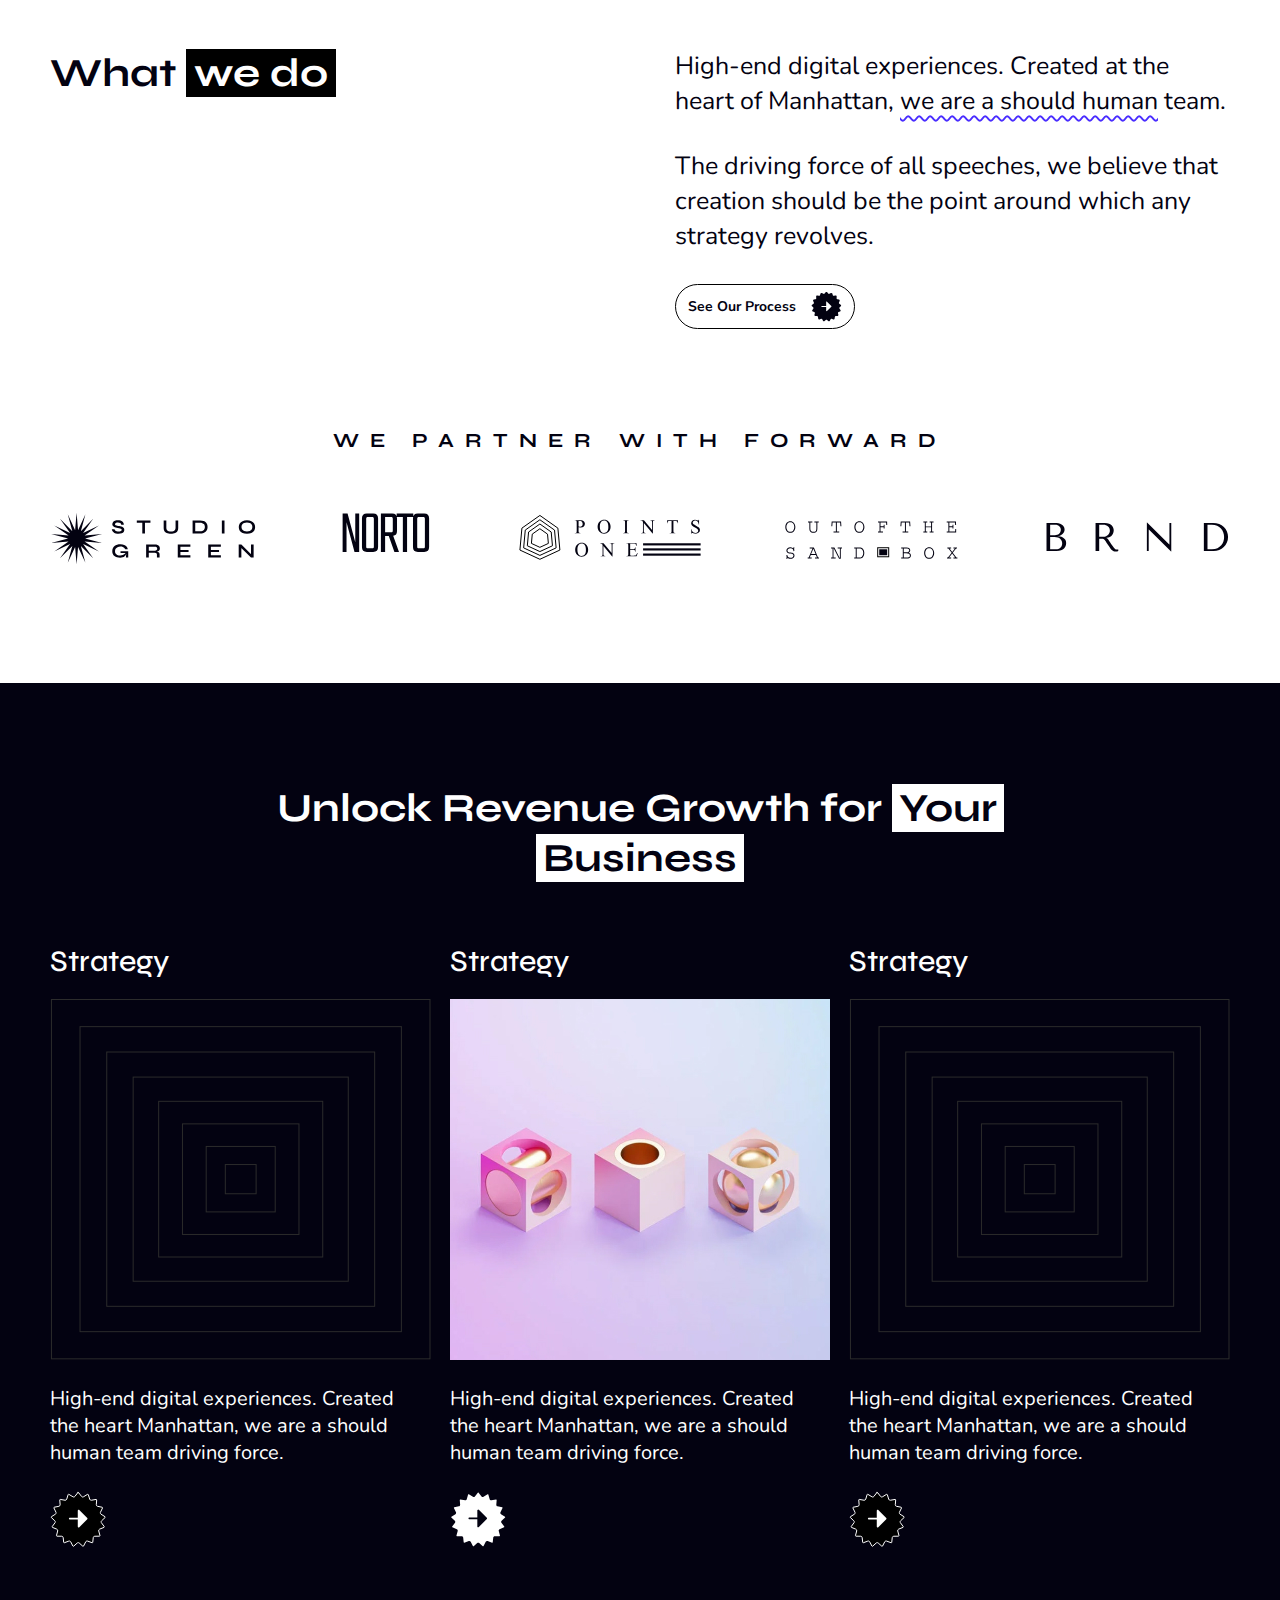
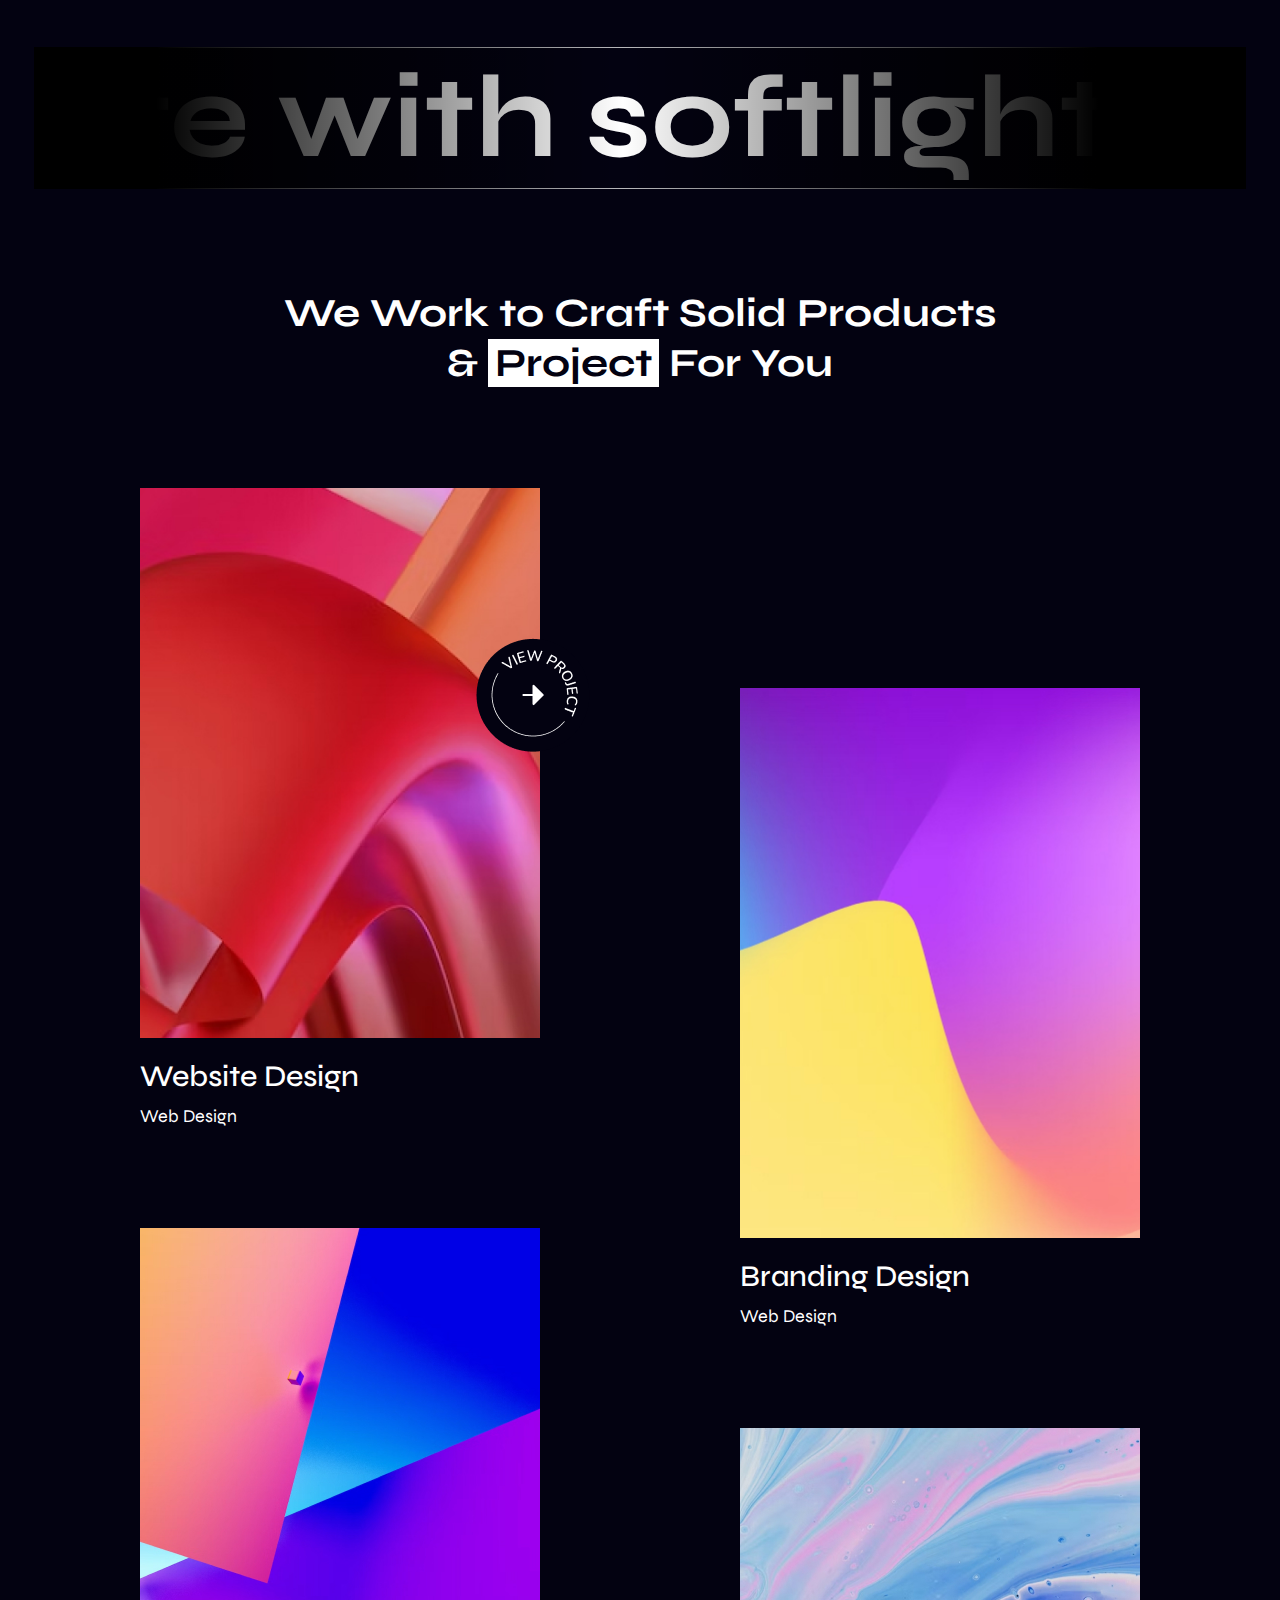
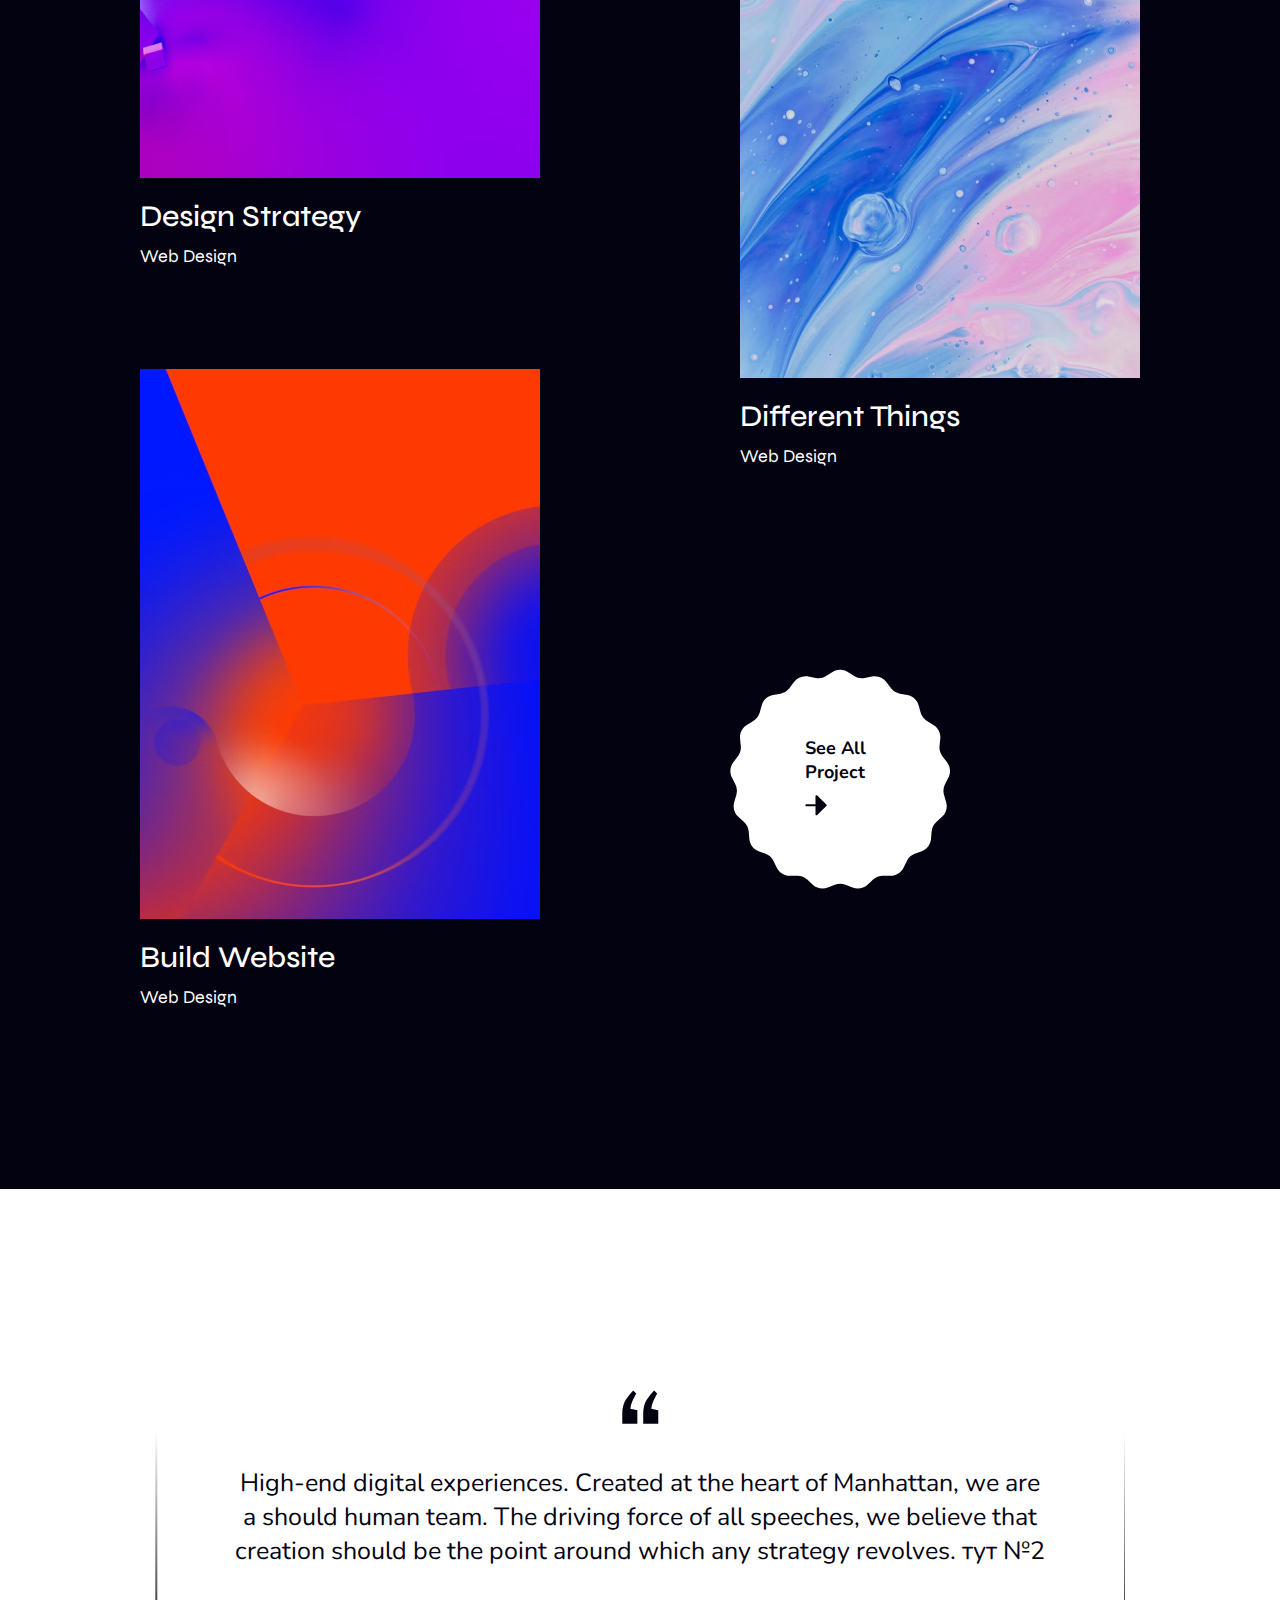
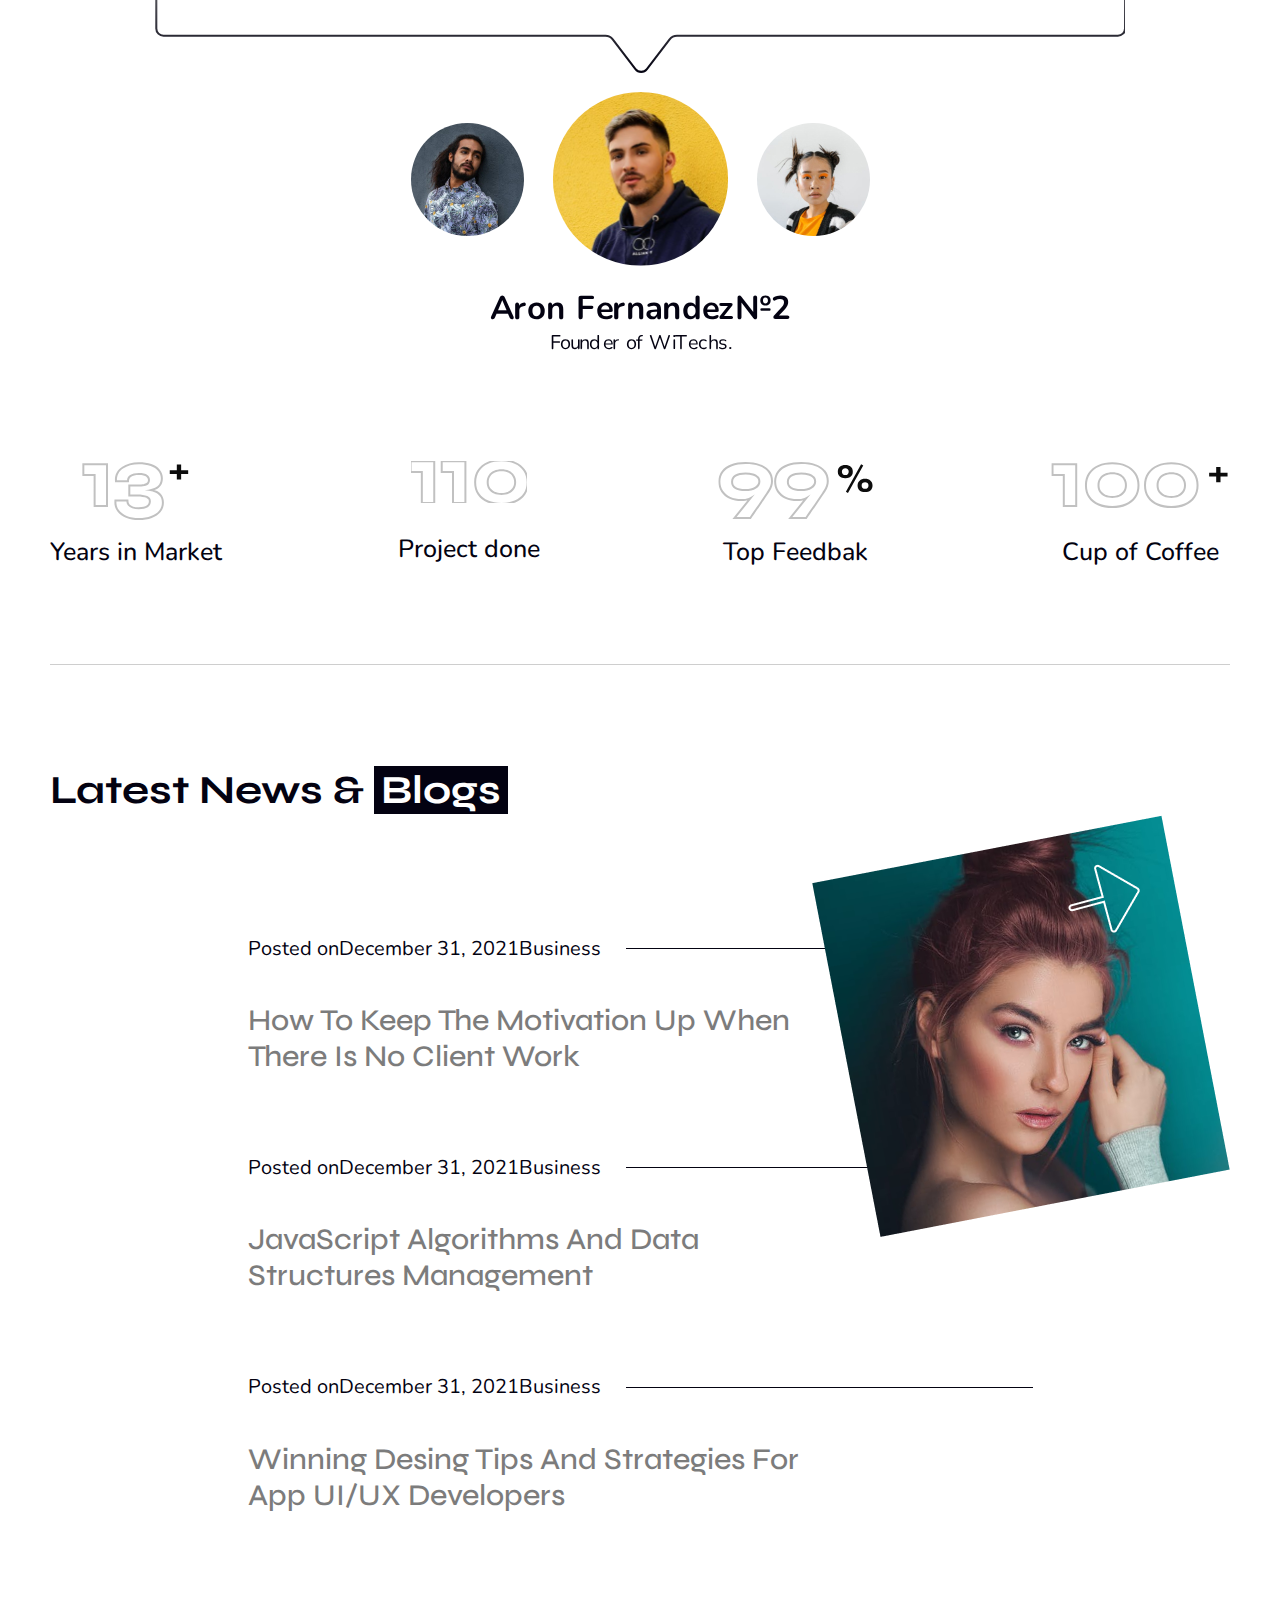
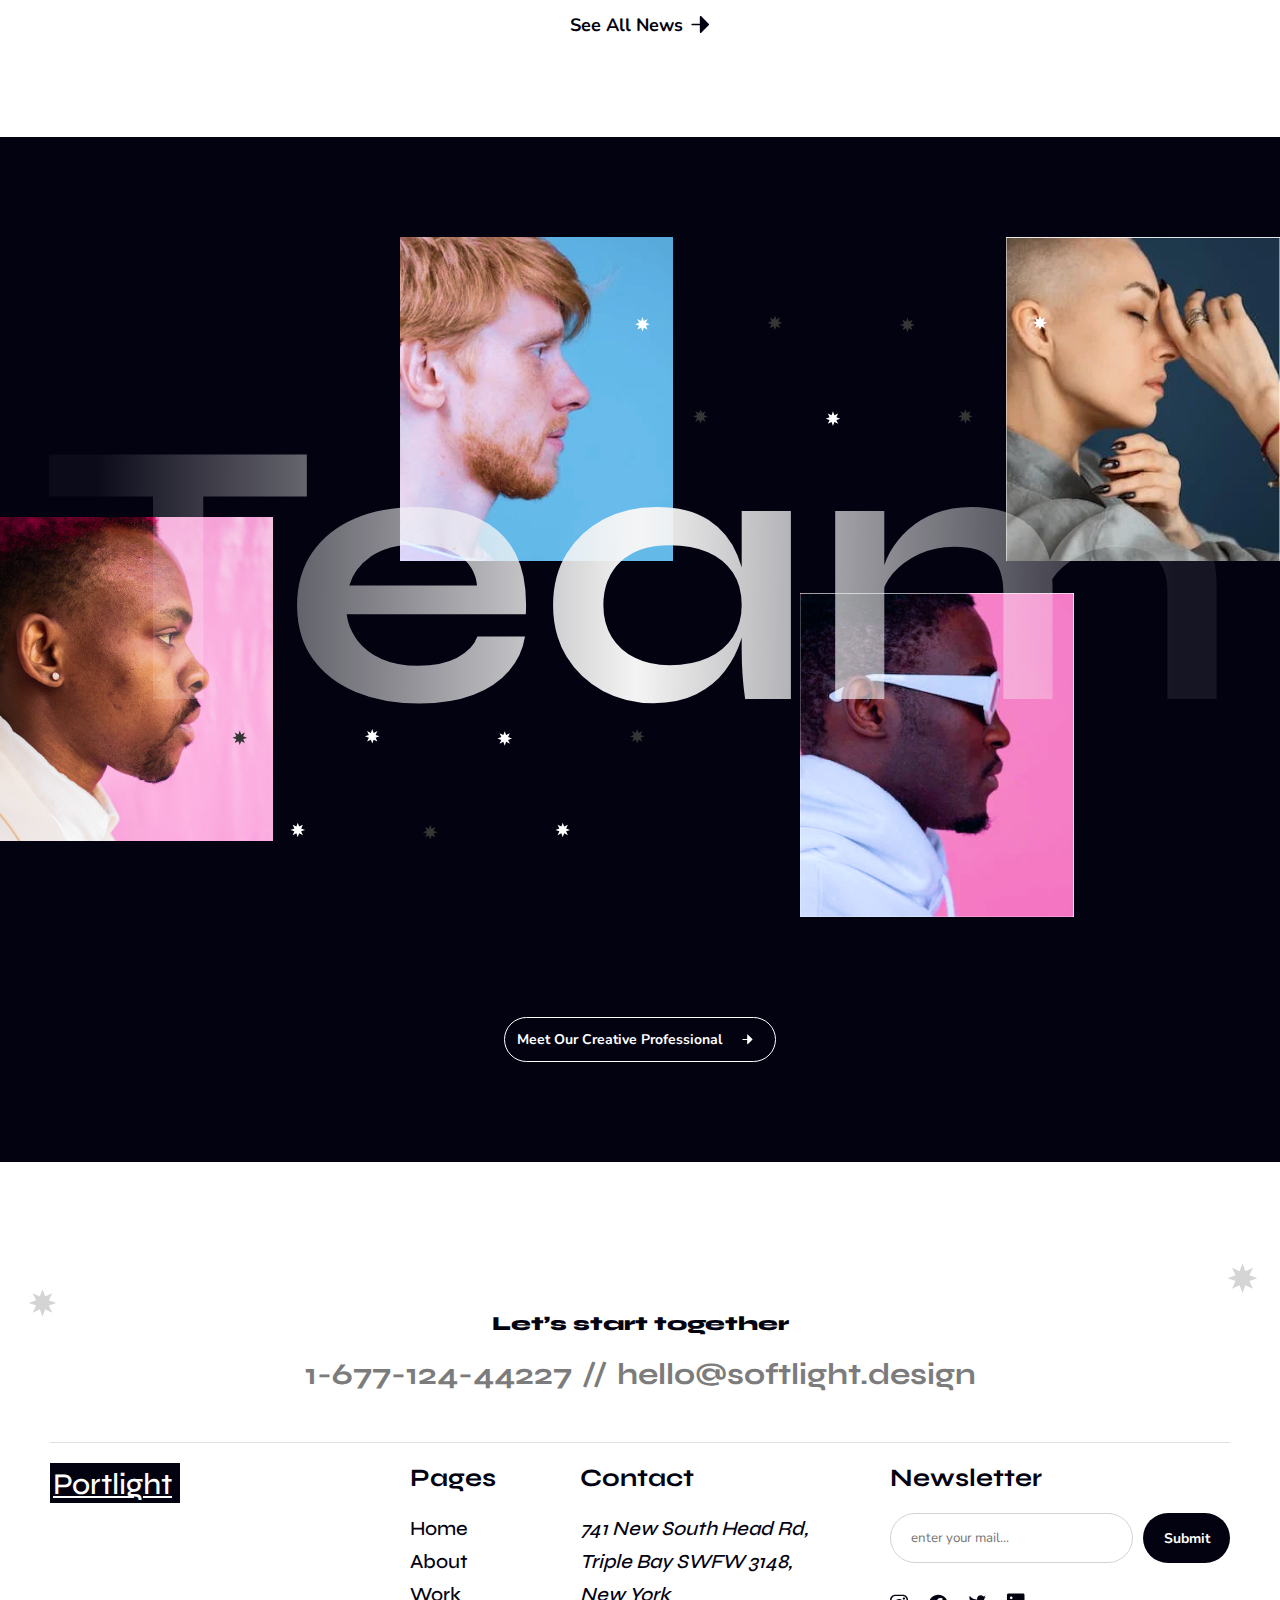
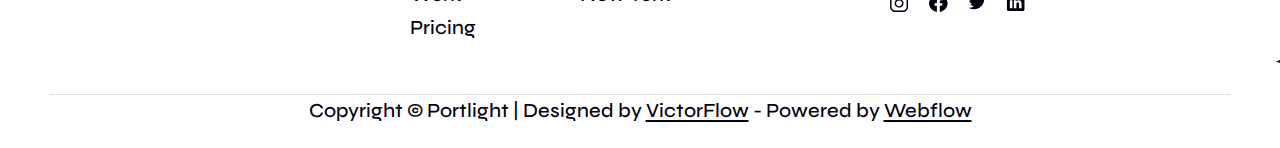
==== commit 2f917932: "0.2.0" ====
--- a/index.html
+++ b/index.html
@@ -84,7 +84,9 @@
                 >
               </li>
               <li class="header__list__item">
-                <a href="#" class="header__list__link">Work</a>
+                <a href="pages/Work/work.html" class="header__list__link"
+                  >Work</a
+                >
               </li>
               <li class="header__list__item">
                 <a href="#" class="header__list__link">News</a>
@@ -536,55 +538,65 @@
               We Work to Craft Solid Products & <span>Project</span> For You
             </h2>
             <div class="project__inner">
-              <article class="project__item">
+              <a href="pages/Work/page/work1/work1.html" class="project__item">
                 <h3 class="project__item__title">Website Design</h3>
-                <img
-                  src="img/jpg/project1.jpg"
-                  alt="img"
-                  class="project__item__img"
-                />
+                <div class="project__item__box-img">
+                  <img
+                    src="img/jpg/project1.jpg"
+                    alt="img"
+                    class="project__item__img"
+                  />
+                </div>
                 <p class="project__item__desc">Web Design</p>
-                <a class="project__link" href="#">
+                <div class="project__link" href="#">
                   <img src="img/png/project__btn.png" alt="link in Work" />
-                </a>
-              </article>
-              <article class="project__item">
+                </div>
+              </a>
+              <a href="pages/Work/page/work1/work1.html" class="project__item">
                 <h3 class="project__item__title">Branding Design</h3>
-                <img
-                  src="img/jpg/project2.jpg"
-                  alt="img"
-                  class="project__item__img"
-                />
+                <div class="project__item__box-img">
+                  <img
+                    src="img/jpg/project2.jpg"
+                    alt="img"
+                    class="project__item__img"
+                  />
+                </div>
                 <p class="project__item__desc">Web Design</p>
-              </article>
-              <article class="project__item">
+              </a>
+              <a href="pages/Work/page/work1/work1.html" class="project__item">
                 <h3 class="project__item__title">Design Strategy</h3>
-                <img
-                  src="img/jpg/project3.jpg"
-                  alt="img"
-                  class="project__item__img"
-                />
+                <div class="project__item__box-img">
+                  <img
+                    src="img/jpg/project3.jpg"
+                    alt="img"
+                    class="project__item__img"
+                  />
+                </div>
                 <p class="project__item__desc">Web Design</p>
-              </article>
-              <article class="project__item">
+              </a>
+              <a href="pages/Work/page/work1/work1.html" class="project__item">
                 <h3 class="project__item__title">Different Things</h3>
-                <img
-                  src="img/jpg/project4.jpg"
-                  alt="img"
-                  class="project__item__img"
-                />
+                <div class="project__item__box-img">
+                  <img
+                    src="img/jpg/project4.jpg"
+                    alt="img"
+                    class="project__item__img"
+                  />
+                </div>
                 <p class="project__item__desc">Web Design</p>
-              </article>
-              <article class="project__item">
+              </a>
+              <a href="pages/Work/page/work1/work1.html" class="project__item">
                 <h3 class="project__item__title">Build Website</h3>
-                <img
-                  src="img/jpg/project5.jpg"
-                  alt="img"
-                  class="project__item__img"
-                />
+                <div class="project__item__box-img">
+                  <img
+                    src="img/jpg/project5.jpg"
+                    alt="img"
+                    class="project__item__img"
+                  />
+                </div>
                 <p class="project__item__desc">Web Design</p>
-              </article>
-              <a href="#" class="project__item__link">
+              </a>
+              <a href="pages/Work/work.html" class="project__item__link">
                 <span class="project__link__text">
                   <span>See All Project</span>
                   <svg
@@ -879,7 +891,9 @@
                   </a>
                 </li>
                 <li class="footer__list__item">
-                  <a href="#" class="footer__list__link"> Work </a>
+                  <a href="pages/Work/work.html" class="footer__list__link">
+                    Work
+                  </a>
                 </li>
                 <li class="footer__list__item">
                   <a href="#" class="footer__list__link"> Pricing </a>
--- a/style/index-style/style.css
+++ b/style/index-style/style.css
@@ -40,7 +40,8 @@
 }
 .main-top__link {
   margin: 30px auto;
-  max-width: 126px;
+  width: 126px;
+  padding-left: 20px;
 }
 /* #endregion main-top title */
 /* #region  main-top__bottom*/
@@ -620,23 +621,19 @@
   justify-content: space-between;
   max-width: 1000px;
   flex-wrap: wrap;
-  gap: 70px 0;
-  margin: 0 auto;
+  margin: 200px auto 0 auto;
 }
 .project__item {
   display: flex;
   flex-direction: column;
   position: relative;
-  max-width: 640px;
-}
-.project__item:nth-child(2) {
-  margin-top: 130px;
-}
-.project__item:nth-child(3) {
-  margin-top: -130px;
-}
-.project__item:nth-child(5) {
-  margin-top: -130px;
+}
+.project__item:nth-child(n) {
+  margin-top: -100px;
+}
+
+.project__item:nth-child(2n) {
+  margin-top: 100px;
 }
 .project__item__title {
   margin: 20px 0 10px 0;
@@ -645,6 +642,13 @@
   font-weight: 500;
   line-height: 120%; /* 36px/30 */
 }
+.project__item__box-img {
+  width: 400px;
+  height: 550px;
+  overflow: hidden;
+  display: flex;
+  justify-content: center;
+}
 .project__item__img {
   order: 1;
 }
@@ -663,7 +667,7 @@
   left: auto;
 }
 .project__item__link {
-  margin: 50px auto;
+  margin: 200px auto;
   width: 220px;
   height: 220px;
   position: relative;
@@ -775,6 +779,7 @@
   /* font-size: var(--font-size-text18); */
   font-weight: 400;
   line-height: 136.388889%; /* 24.55px/18 */
+  margin: 0;
 }
 .comment__checkbox {
   width: 30px;
@@ -829,8 +834,6 @@
 
 /* #endregion comment */
 /* #region experiense */
-.experience {
-}
 .experience__inner {
   display: flex;
   align-items: center;
@@ -1064,9 +1067,6 @@
     justify-content: start;
     height: 33vw;
   }
-  .comment__img {
-    margin-top: 4vw;
-  }
   .comment__slider {
     gap: 30px;
   }
@@ -1224,7 +1224,7 @@
   }
   .comment__img {
     max-width: 16px;
-    margin-top: 2vw;
+    margin-top: -4vw;
   }
 }
 @media (max-width: 725px) {
@@ -1266,9 +1266,6 @@
   .main-top__title {
     font-size: 4rem;
   }
-  .main-top__link {
-    max-width: 80px;
-  }
   .main-top__title__space img {
     max-width: 100px;
   }
@@ -1277,9 +1274,6 @@
   }
   .main-top__text {
     font-size: 2rem;
-  }
-  .about__link {
-    max-width: 150px;
   }
   .partner__title {
     font-size: 1.8rem;
@@ -1317,8 +1311,8 @@
     }
   }
   .blog-left__title {
-    font-size: 1.3rem;
-    max-width: 220px;
+    font-size: 1.5rem;
+    max-width: 180px;
   }
   .blog-left__text {
     font-size: 1rem;
@@ -1340,6 +1334,7 @@
   }
   .experience__inner {
     max-width: 300px;
+    padding: 50px 0;
   }
   .experience__img {
     width: 90px;
@@ -1363,7 +1358,7 @@
   }
   .comment__img {
     max-width: 16px;
-    margin-top: 2vw;
+    margin-top: -8vw;
   }
   .build__text {
     font-size: 3.5rem;
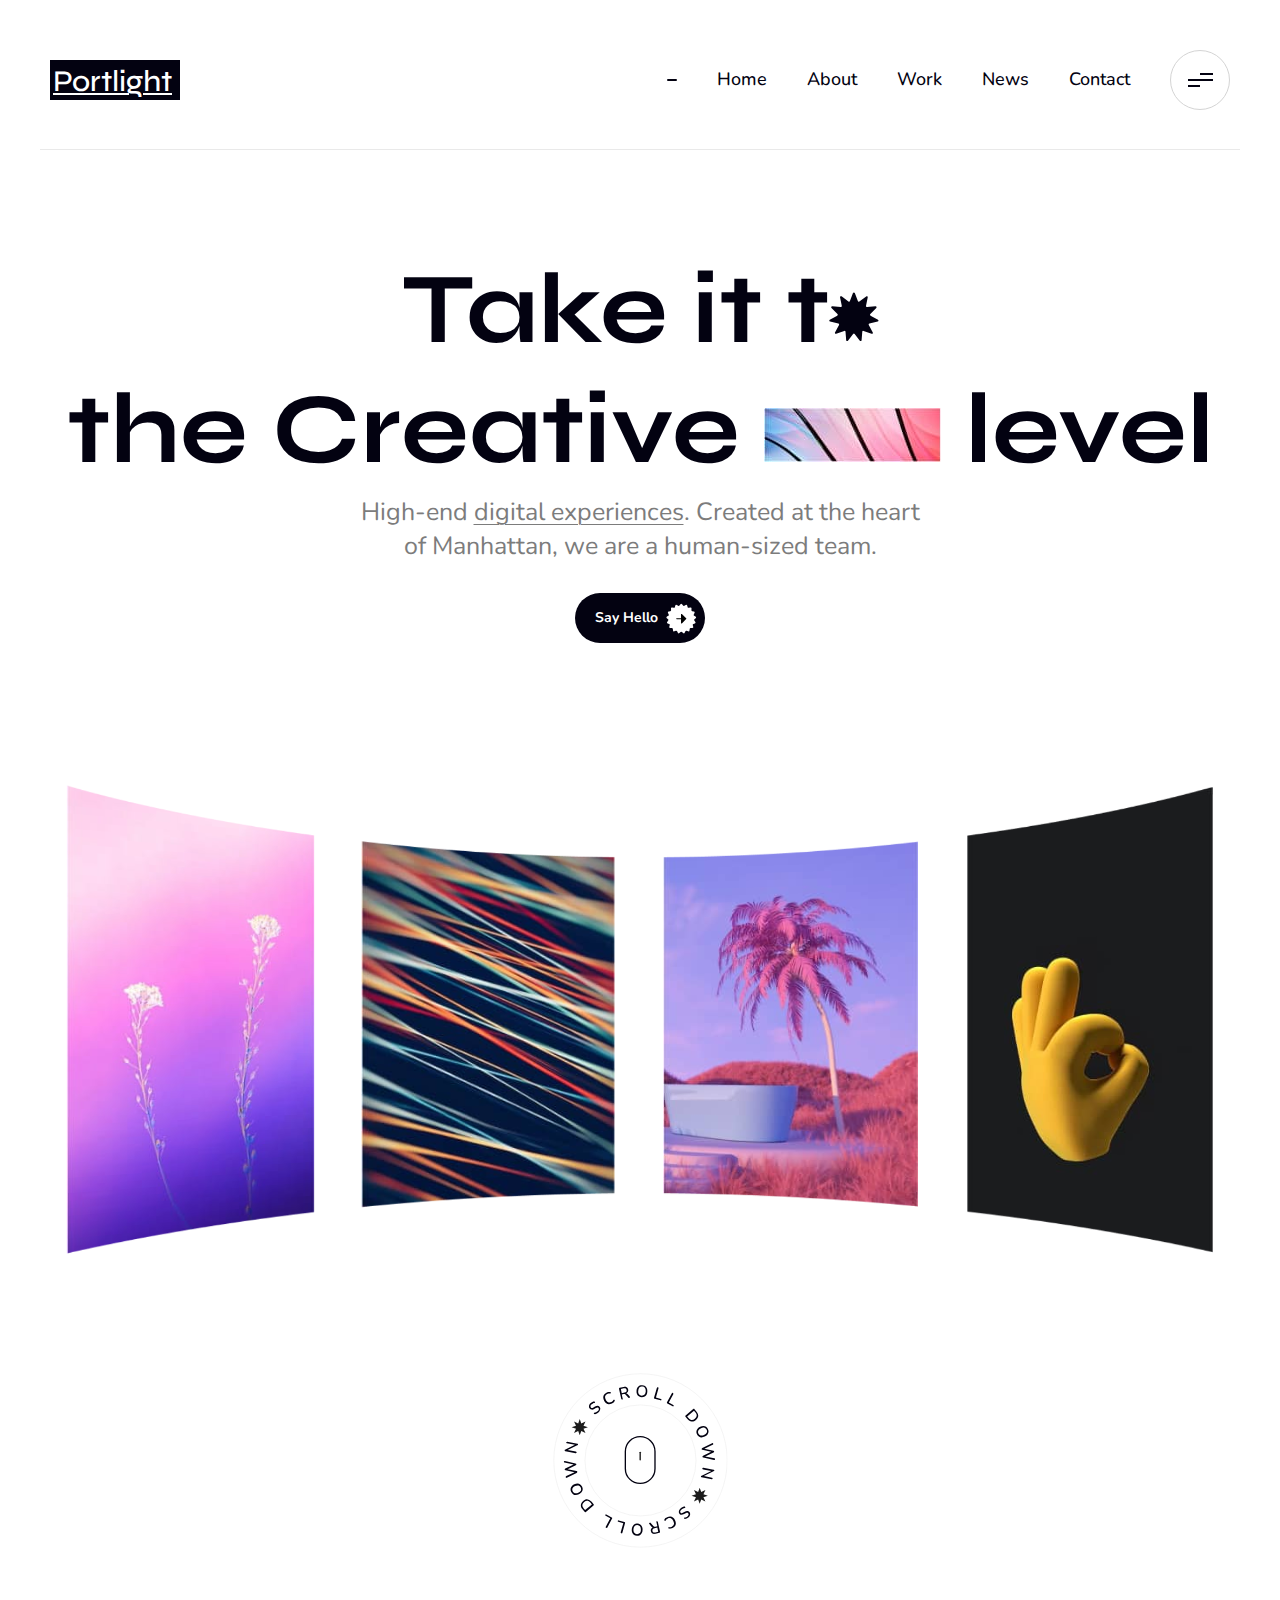
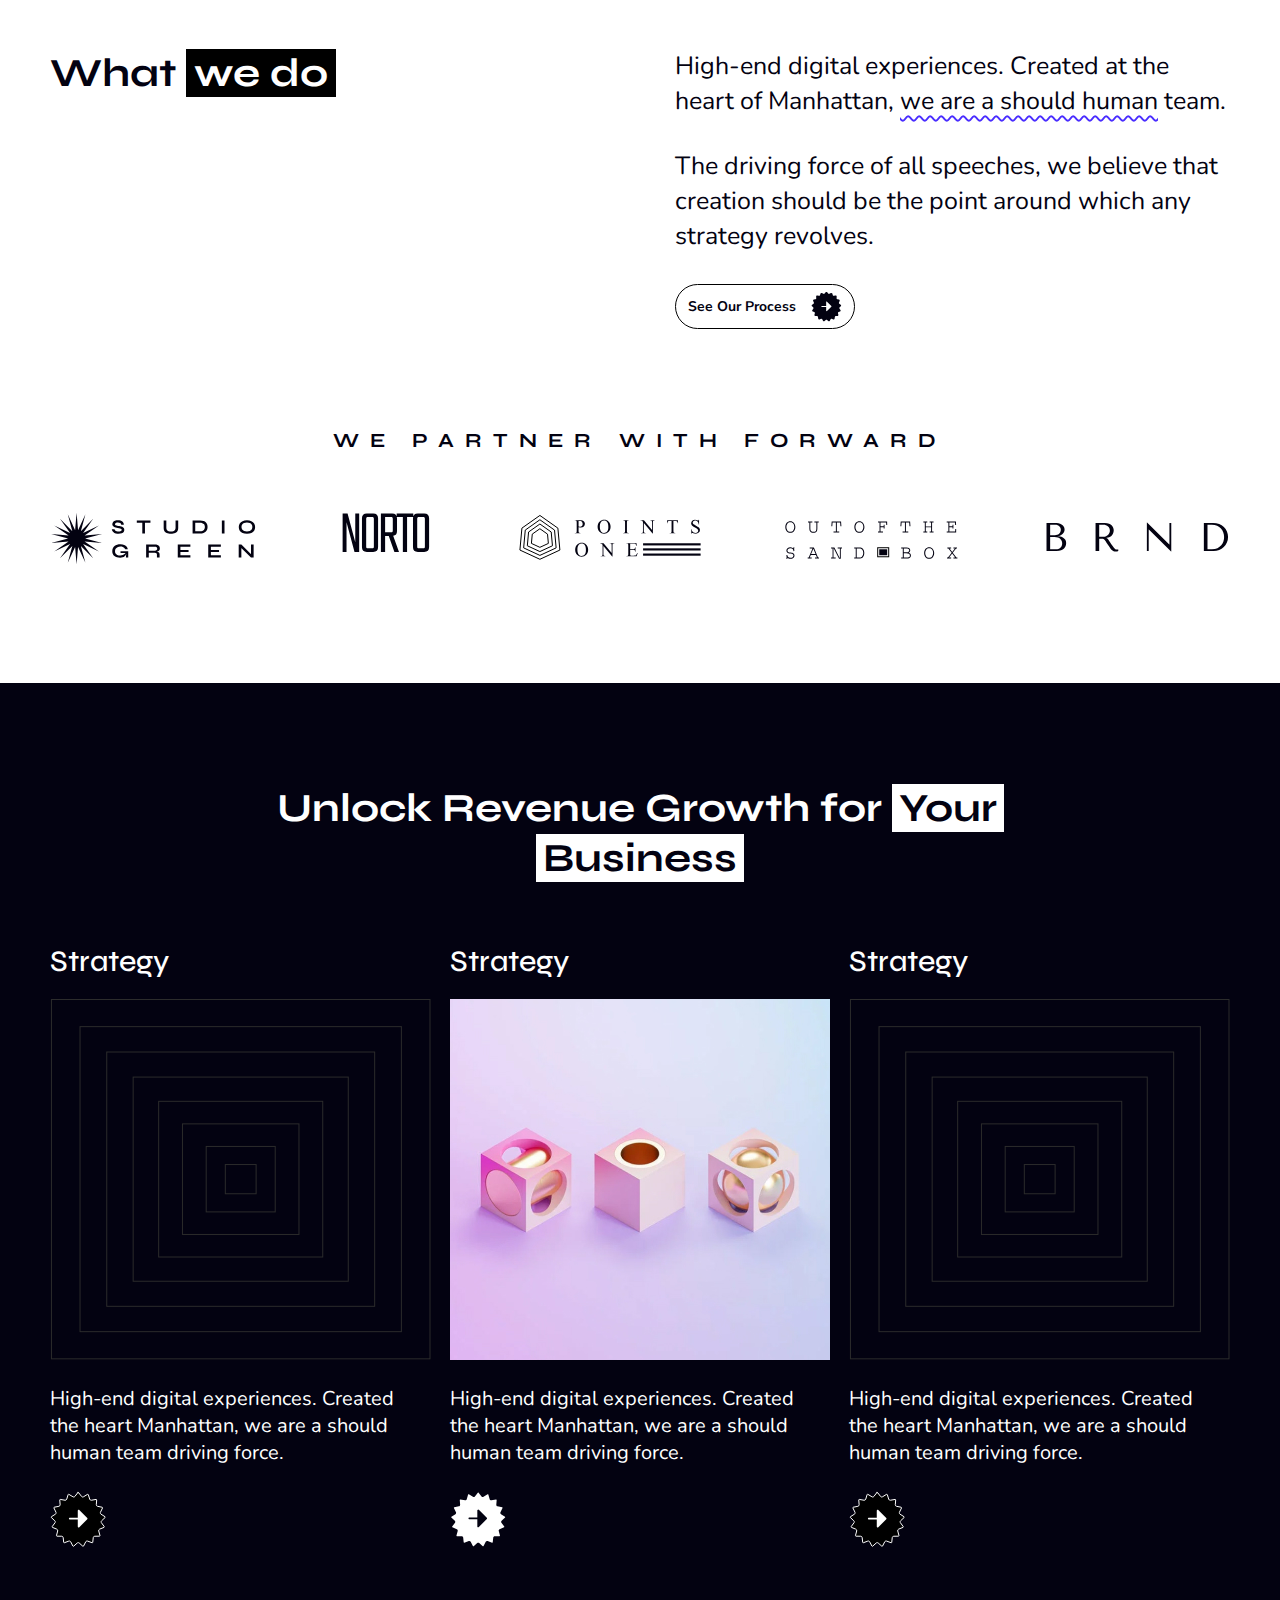
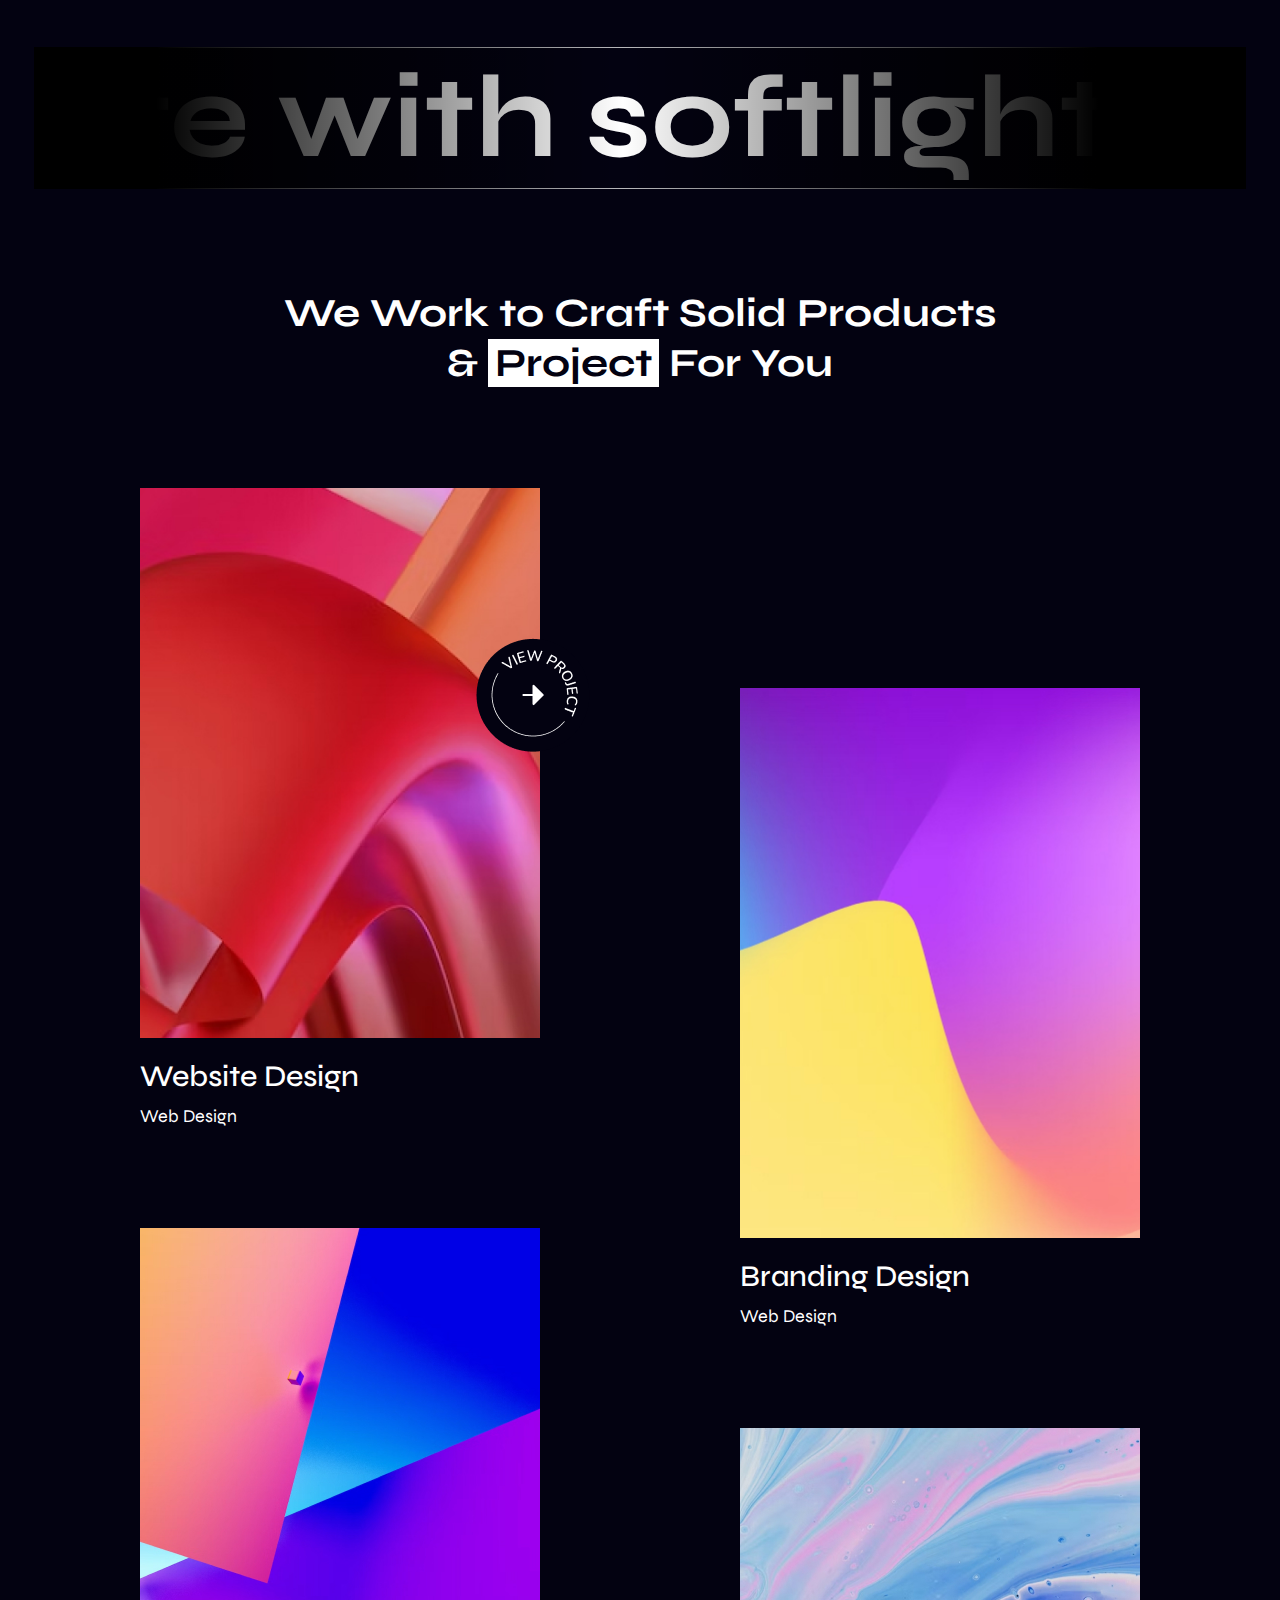
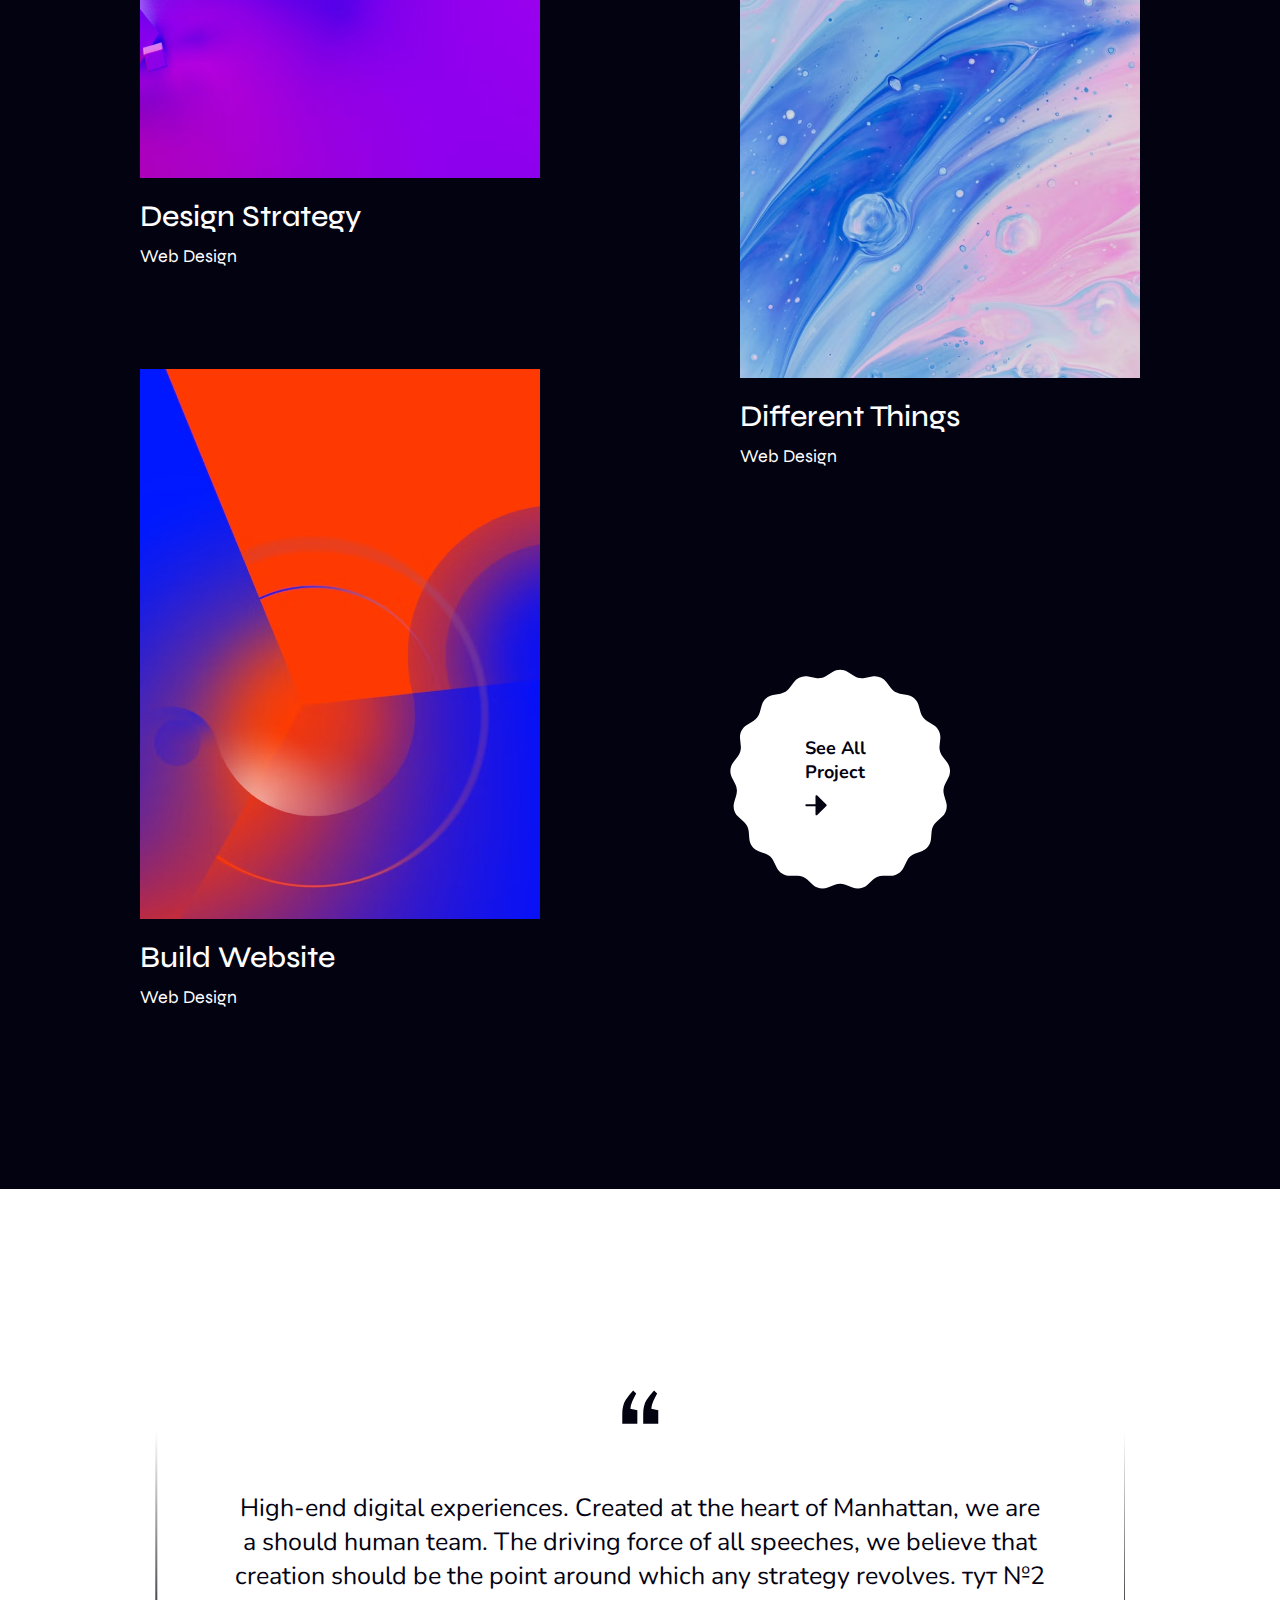
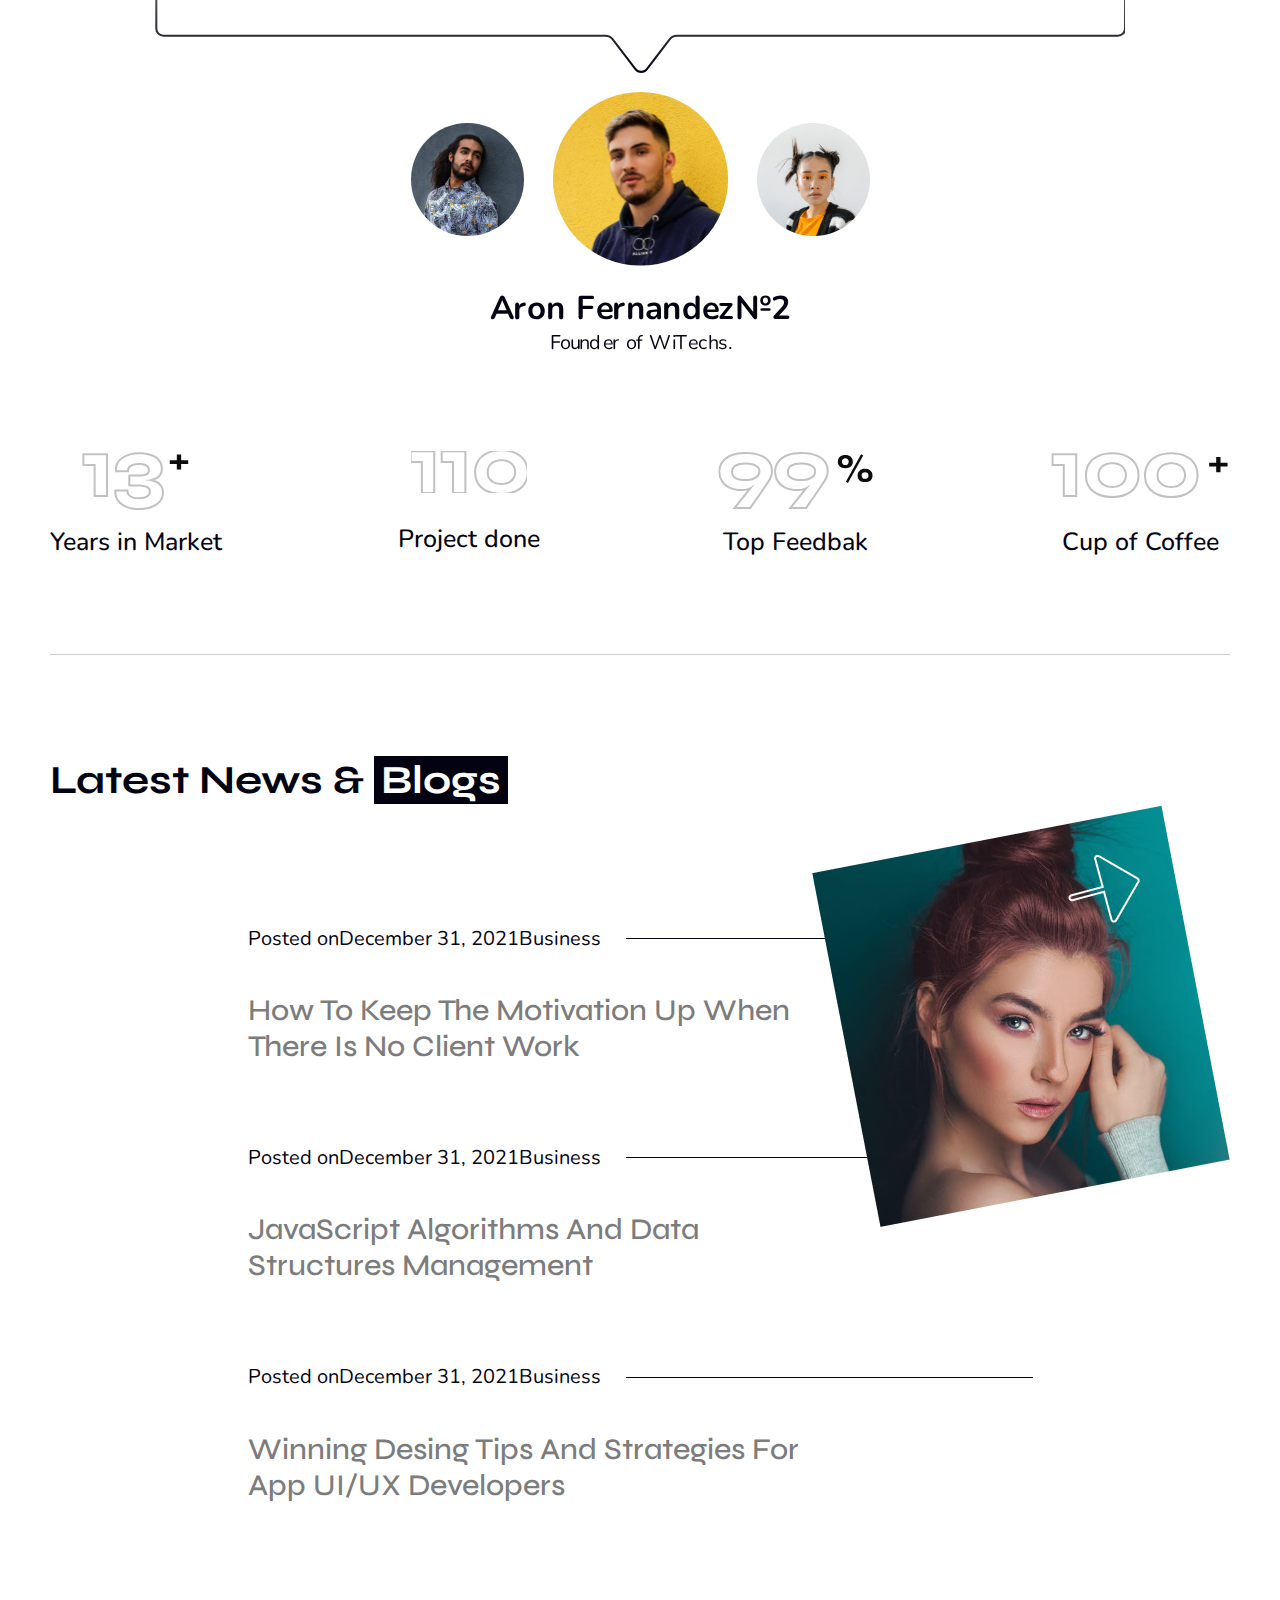
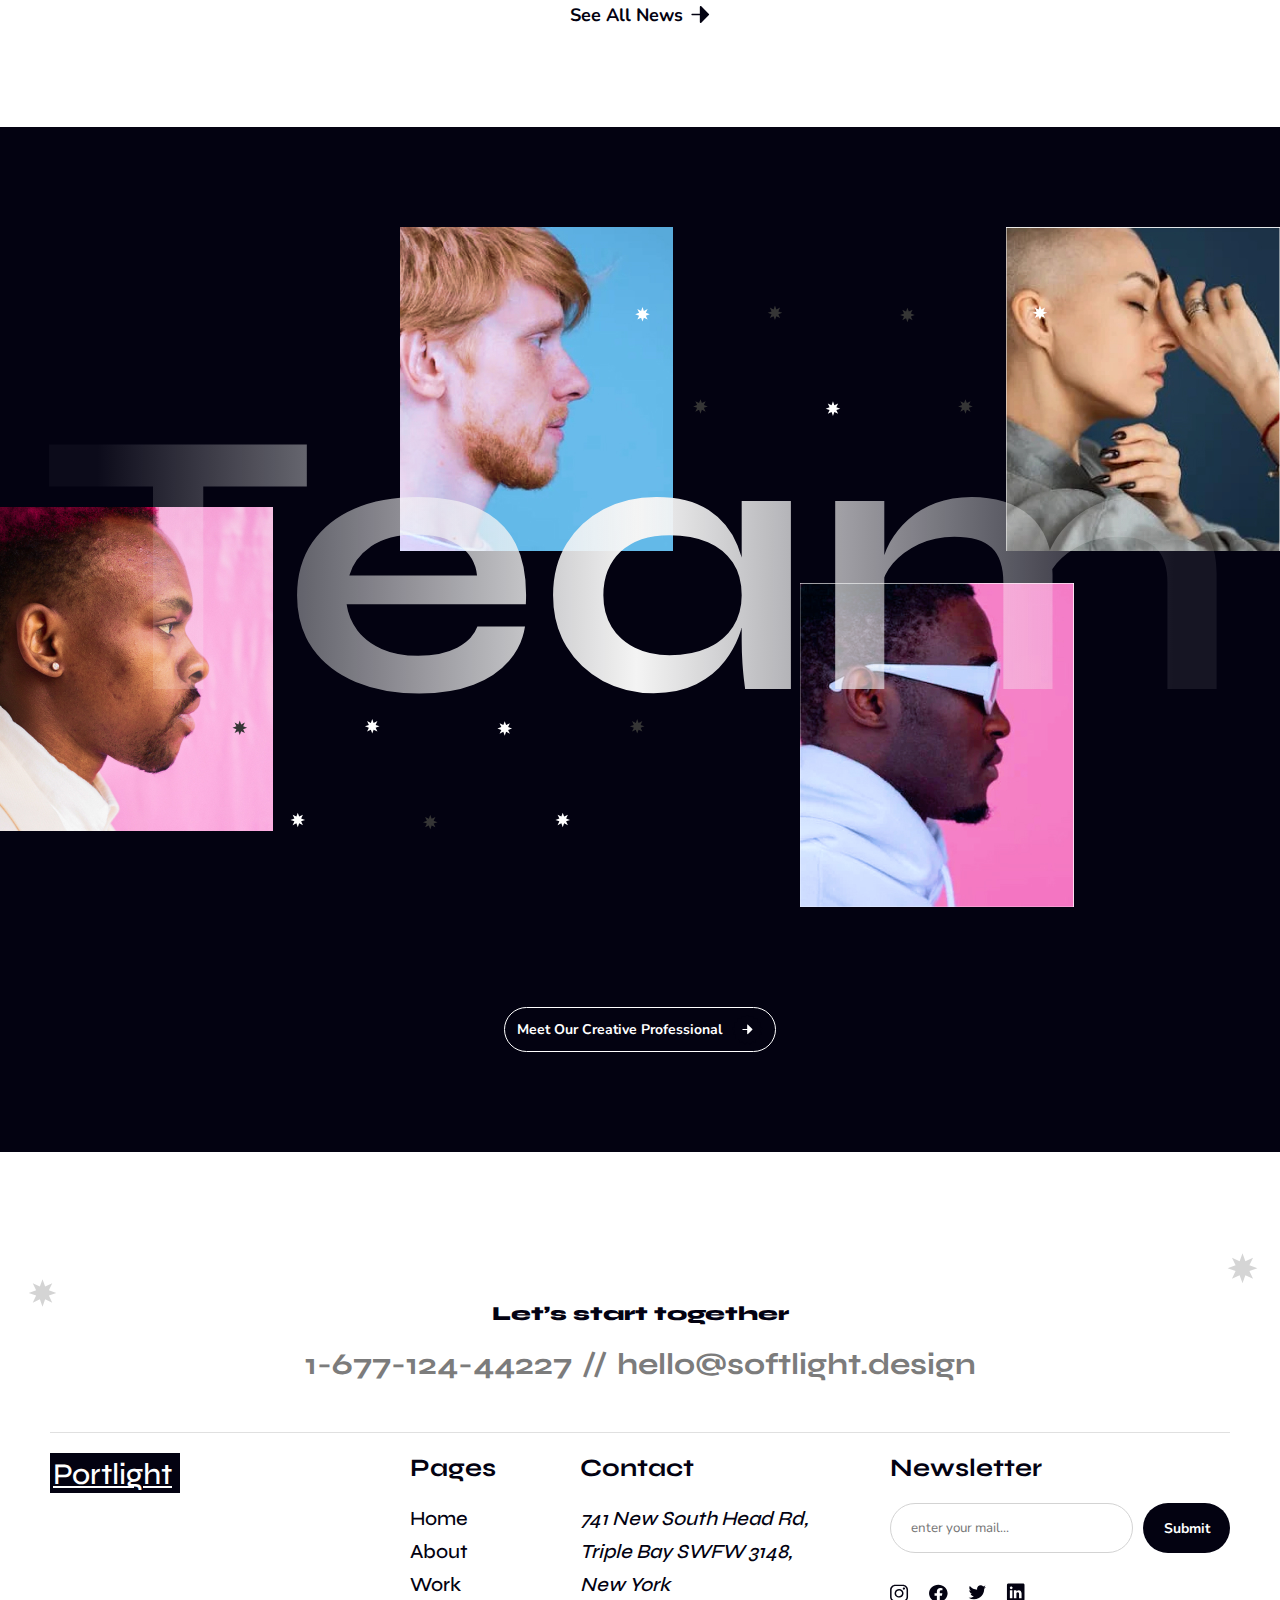
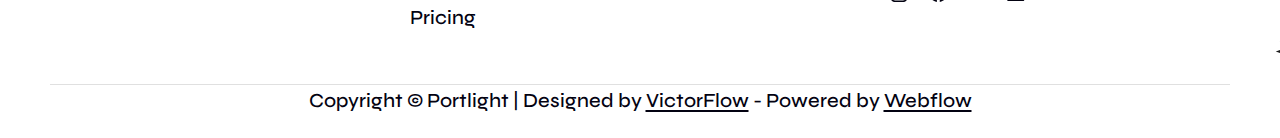
==== commit 520e93e5: "0.2.2" ====
--- a/index.html
+++ b/index.html
@@ -776,7 +776,10 @@
               <ul class="blog-left">
                 <li class="blog-left__item">
                   <h4 class="blog-left__title">
-                    How To Keep The Motivation Up When There Is No Client Work
+                    <a href="pages/Blog/blog.html"
+                      >How To Keep The Motivation Up When There Is No Client
+                      Work</a
+                    >
                   </h4>
                   <p class="blog-left__text">
                     Posted on
@@ -789,7 +792,9 @@
                 </li>
                 <li class="blog-left__item">
                   <h4 class="blog-left__title">
-                    JavaScript Algorithms And Data Structures Management
+                    <a href="pages/Blog/blog.html"
+                      >JavaScript Algorithms And Data Structures Management</a
+                    >
                   </h4>
                   <p class="blog-left__text">
                     Posted on
@@ -802,7 +807,10 @@
                 </li>
                 <li class="blog-left__item">
                   <h4 class="blog-left__title">
-                    Winning Desing Tips And Strategies For App UI/UX Developers
+                    <a href="pages/Blog/blog.html"
+                      >Winning Desing Tips And Strategies For App UI/UX
+                      Developers</a
+                    >
                   </h4>
                   <p class="blog-left__text">
                     Posted on
@@ -824,7 +832,7 @@
               <div class="blog-tight"></div>
             </div>
             <div class="blog__link-box">
-              <a href="#" class="blog__link"
+              <a href="pages/Blog/blog.html" class="blog__link"
                 >See All News
                 <span>
                   <svg
